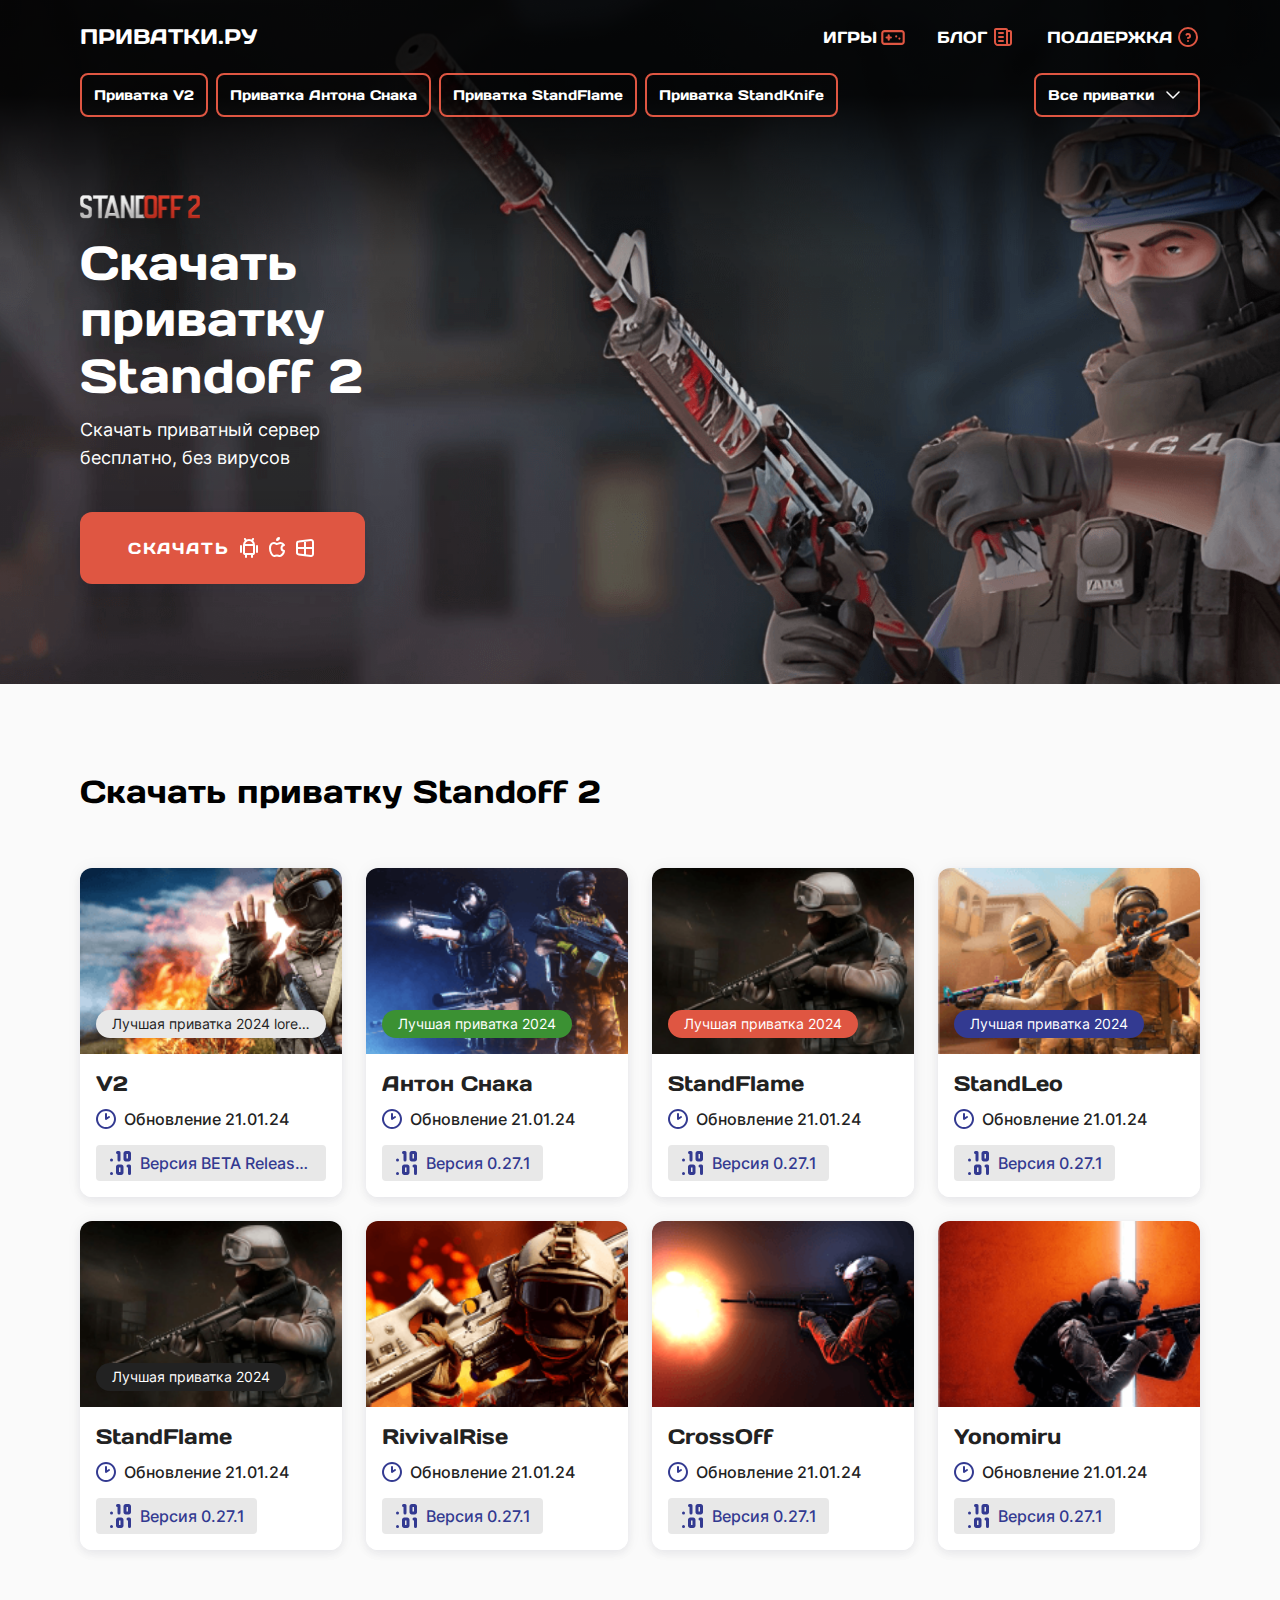
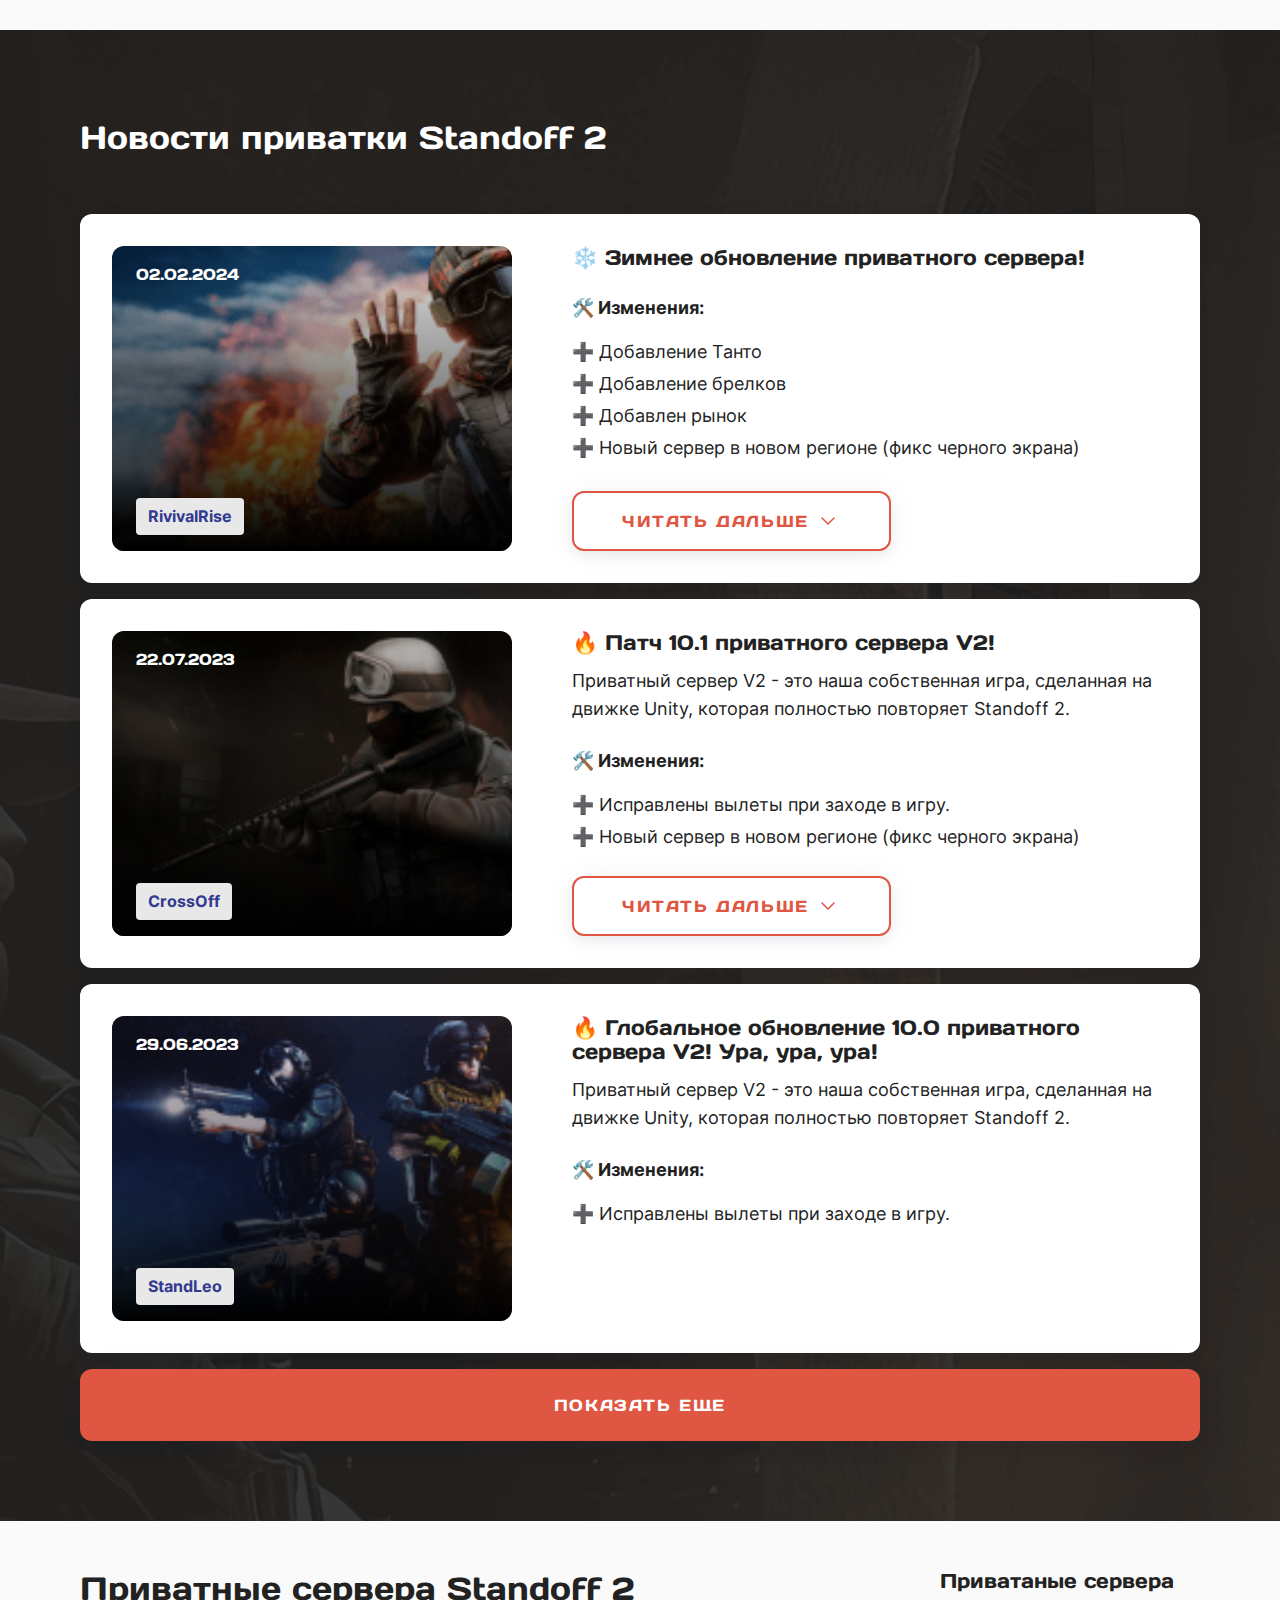
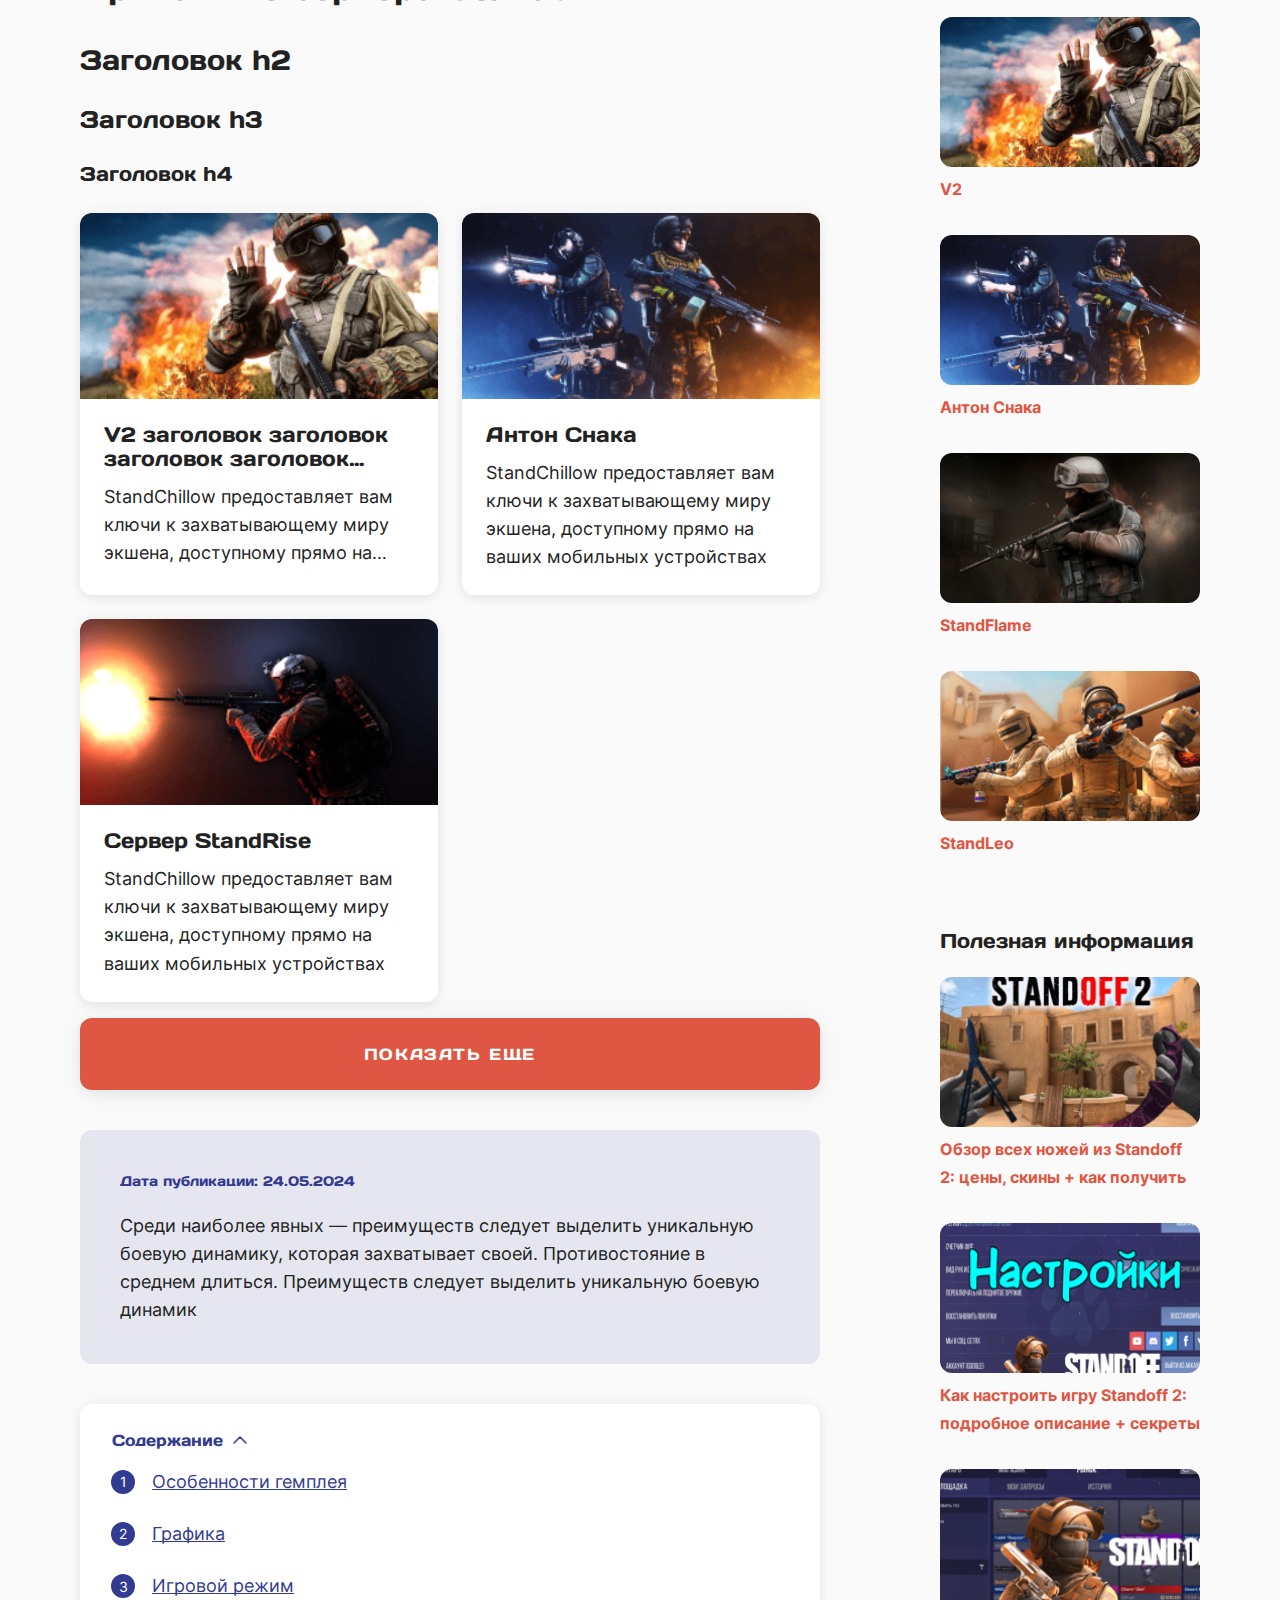
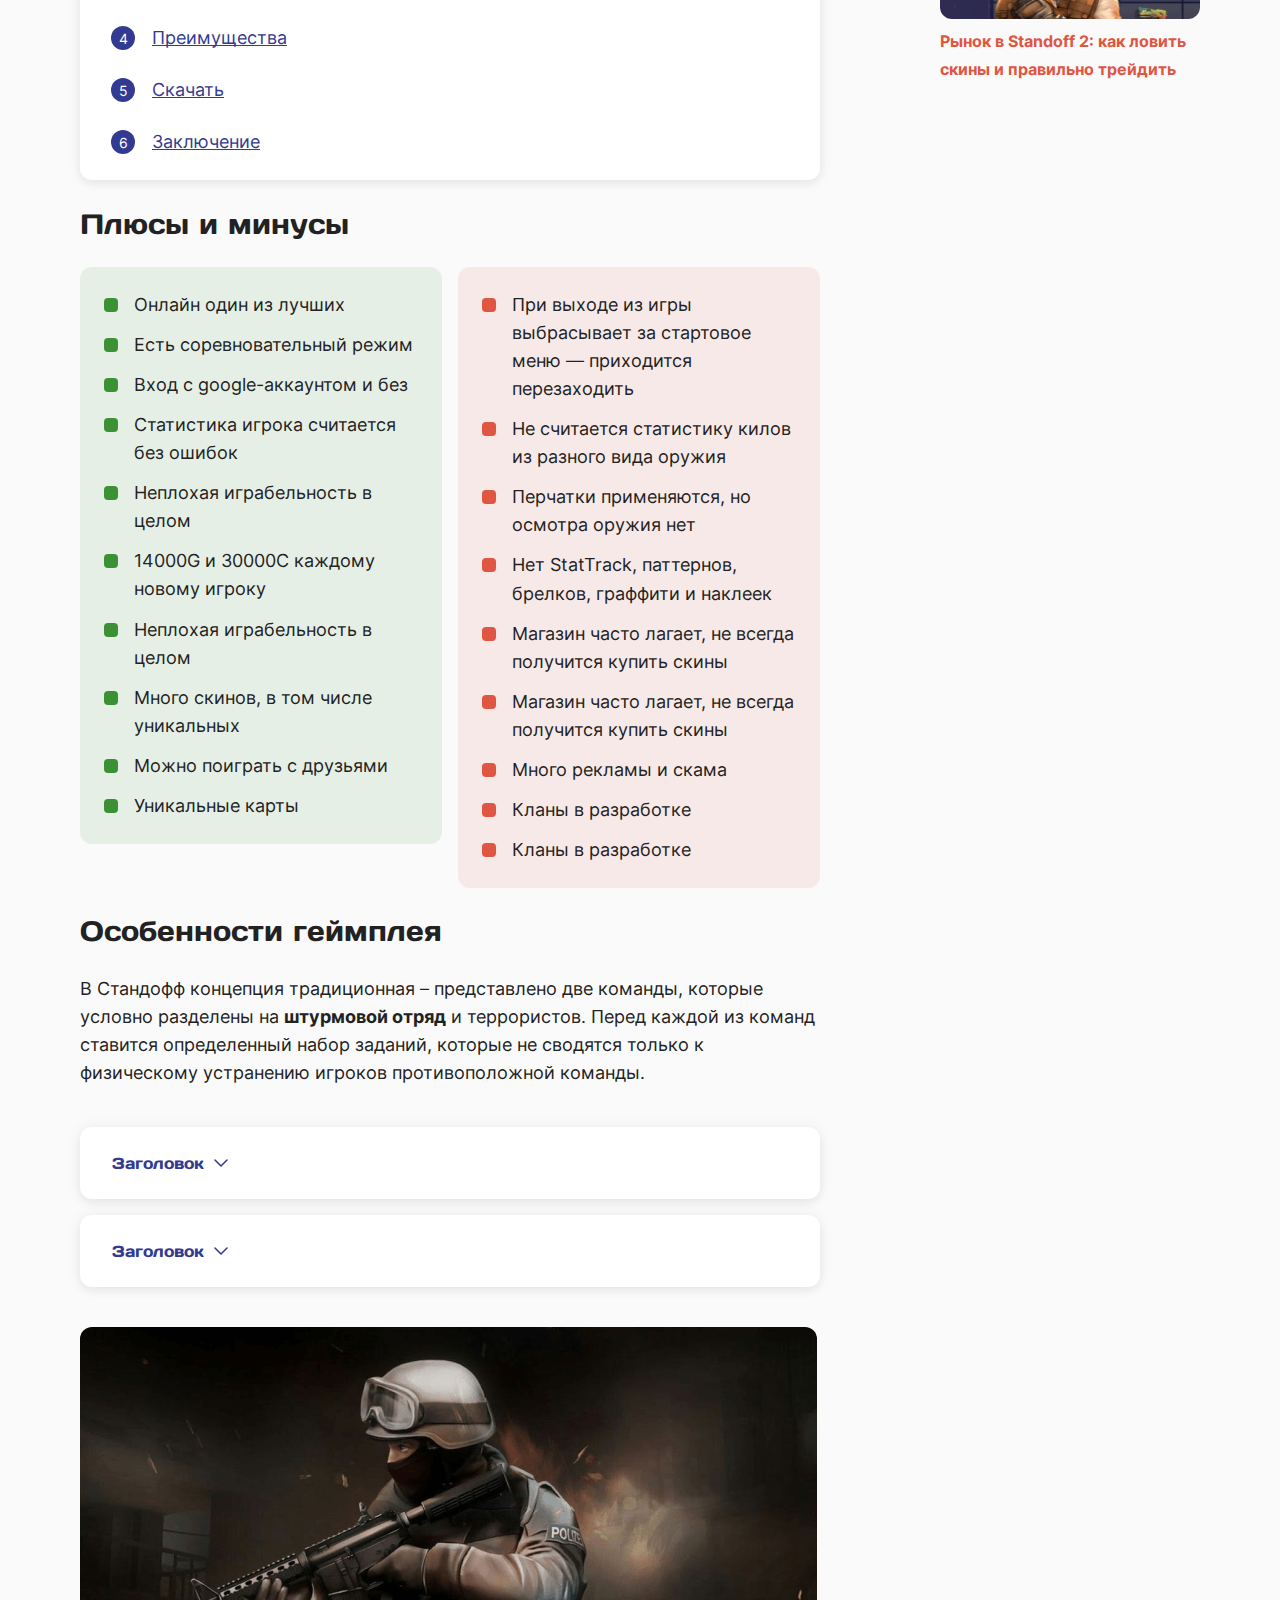
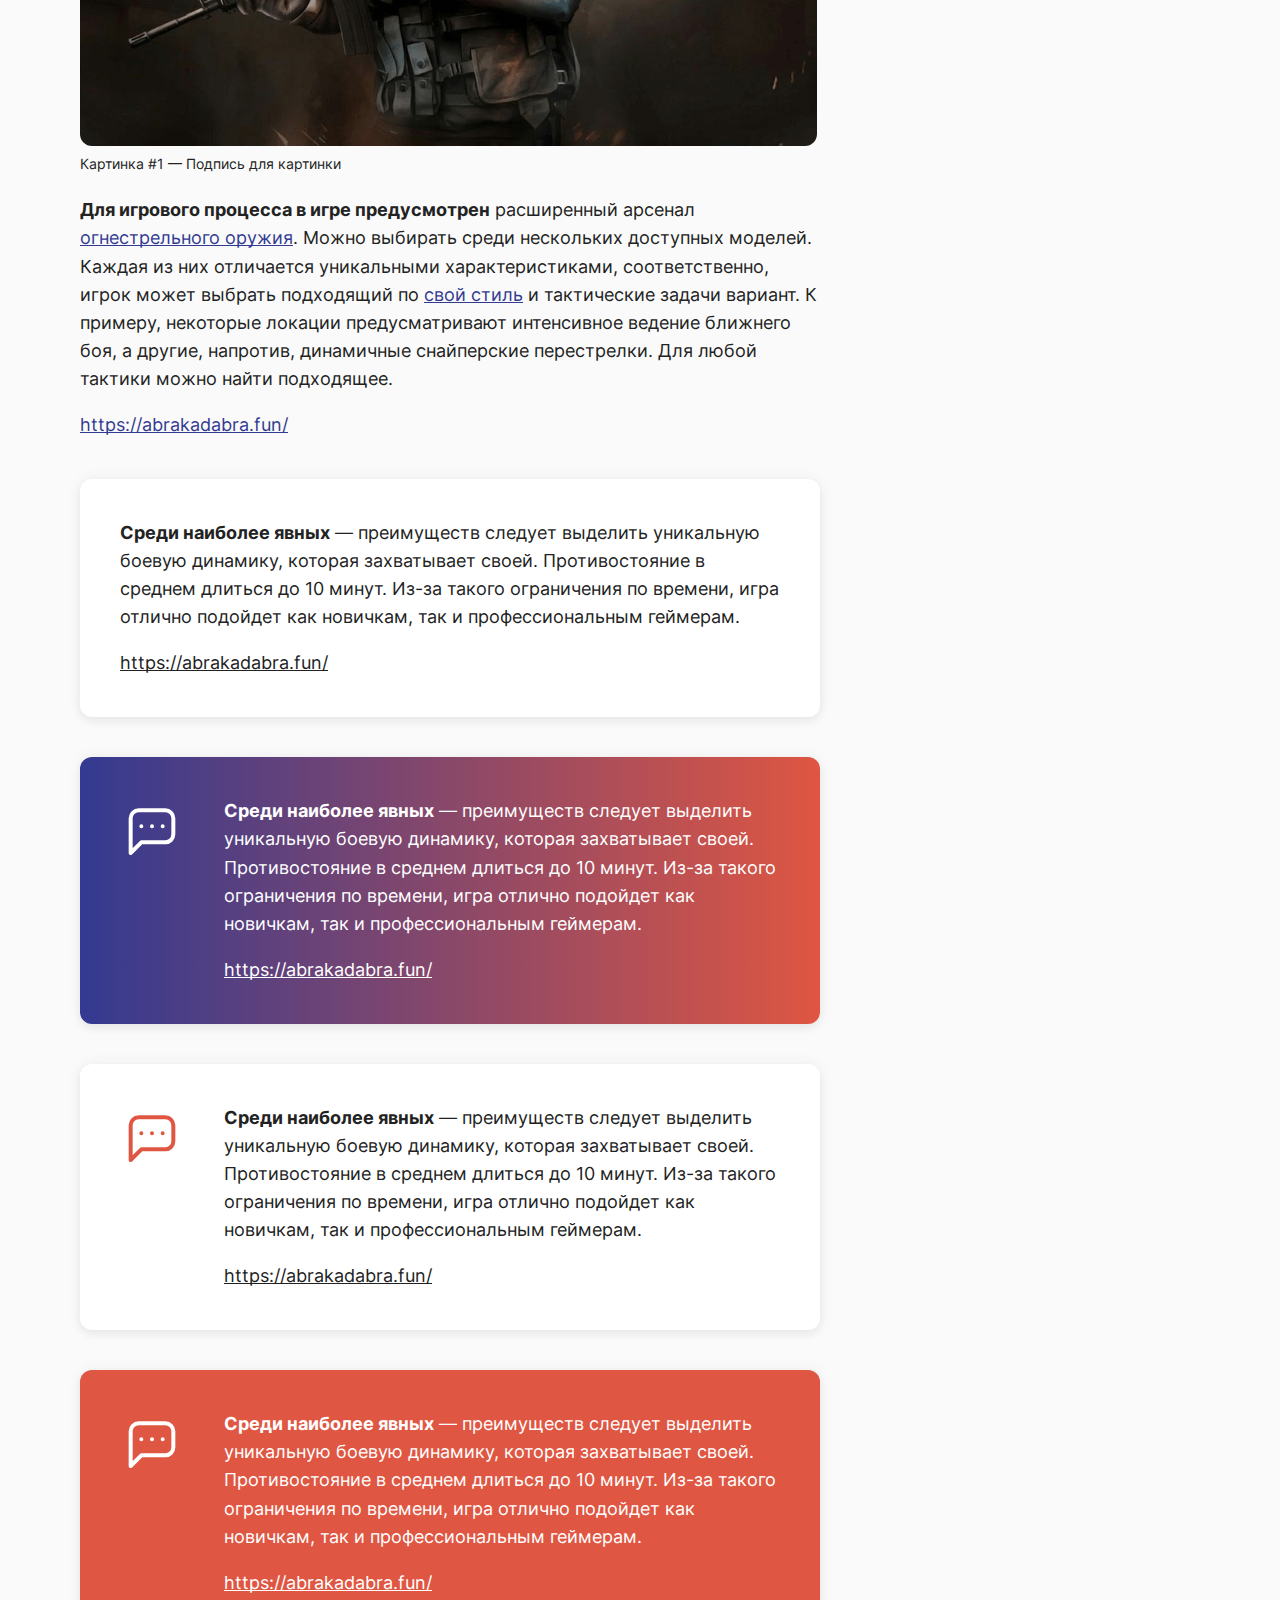
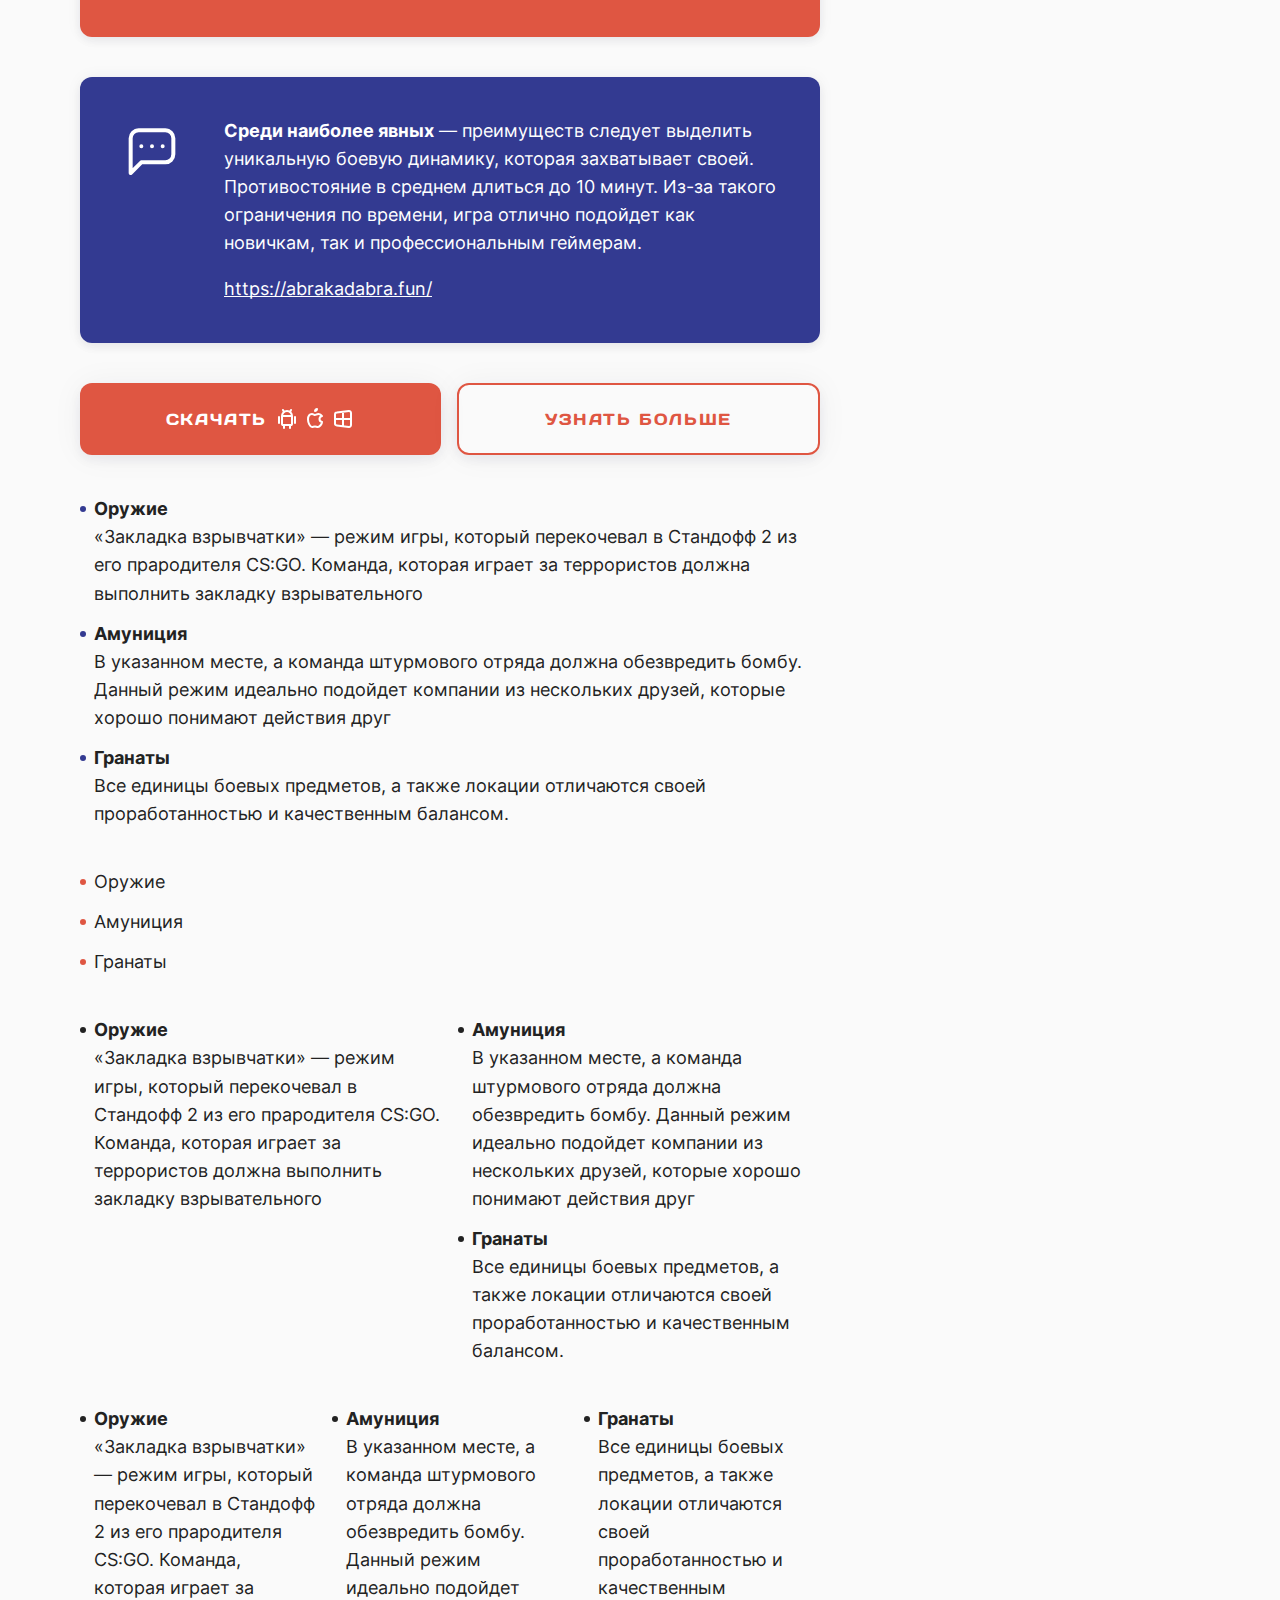
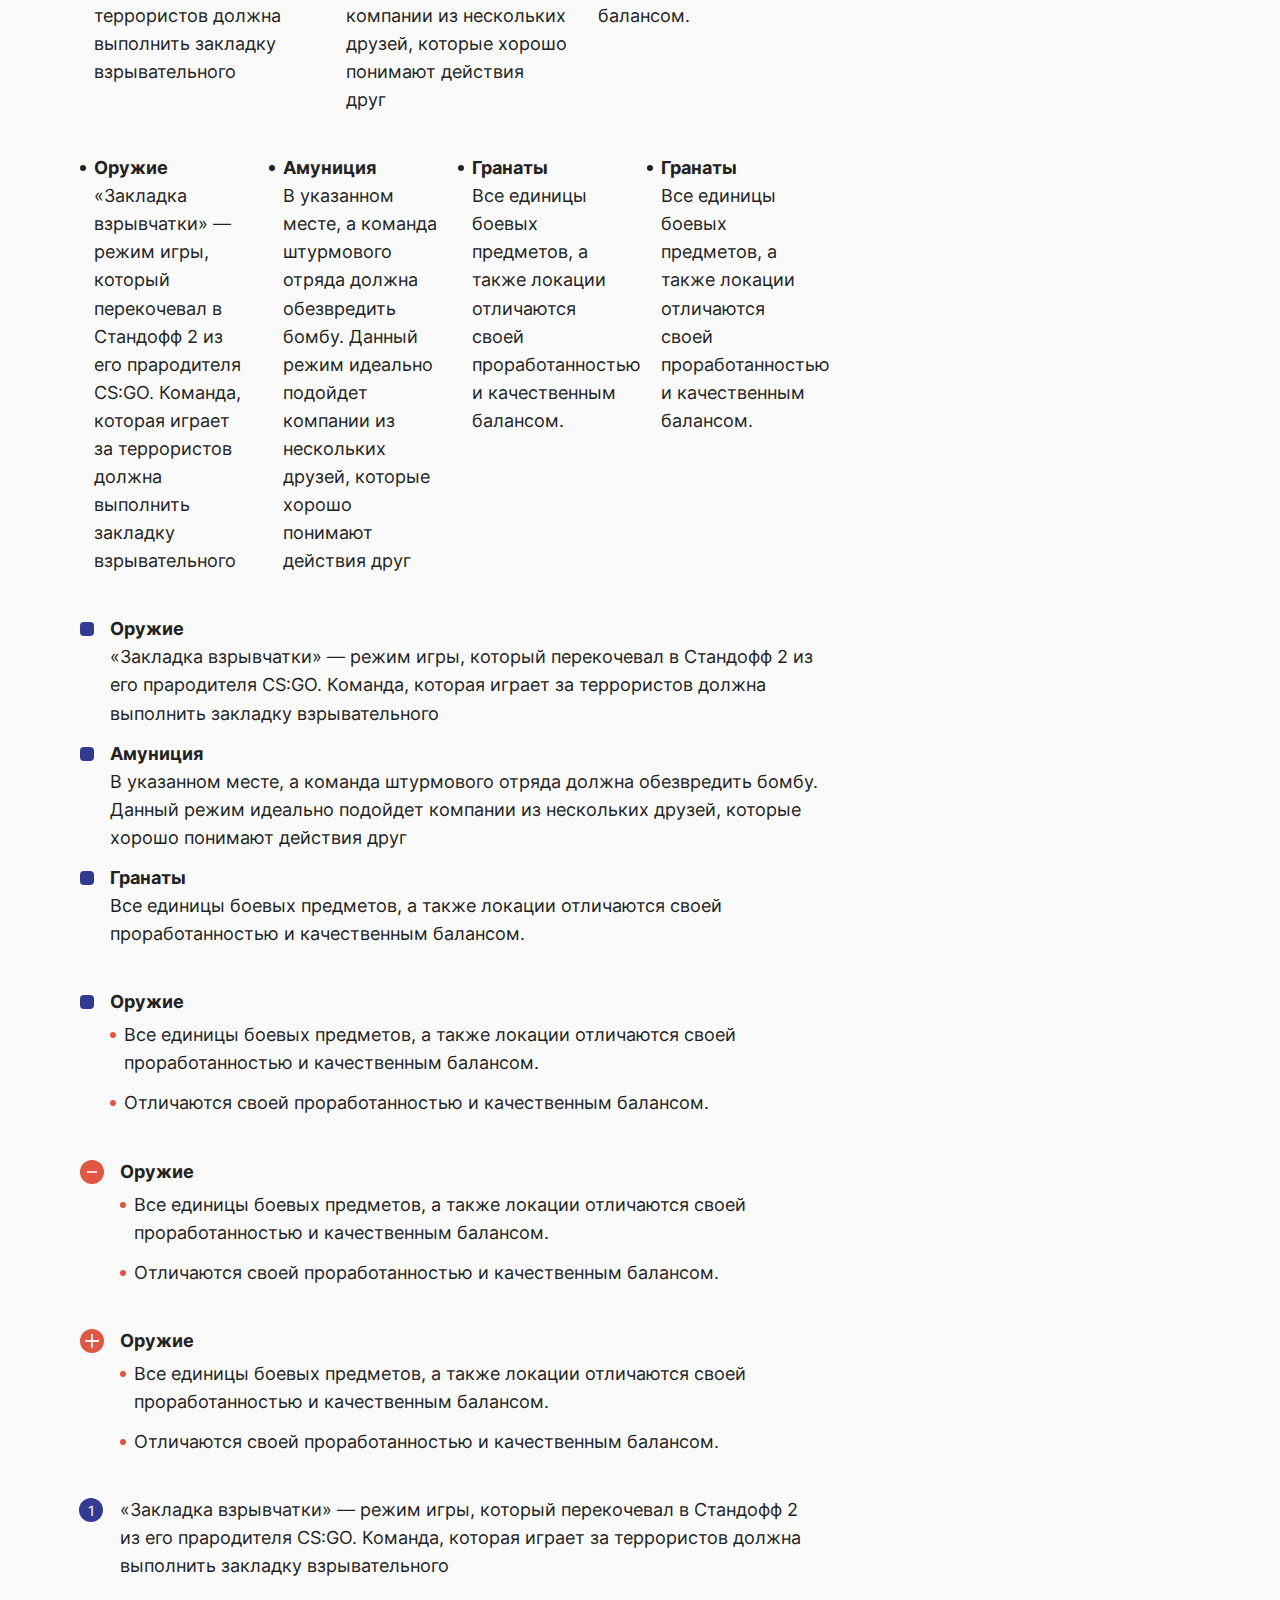
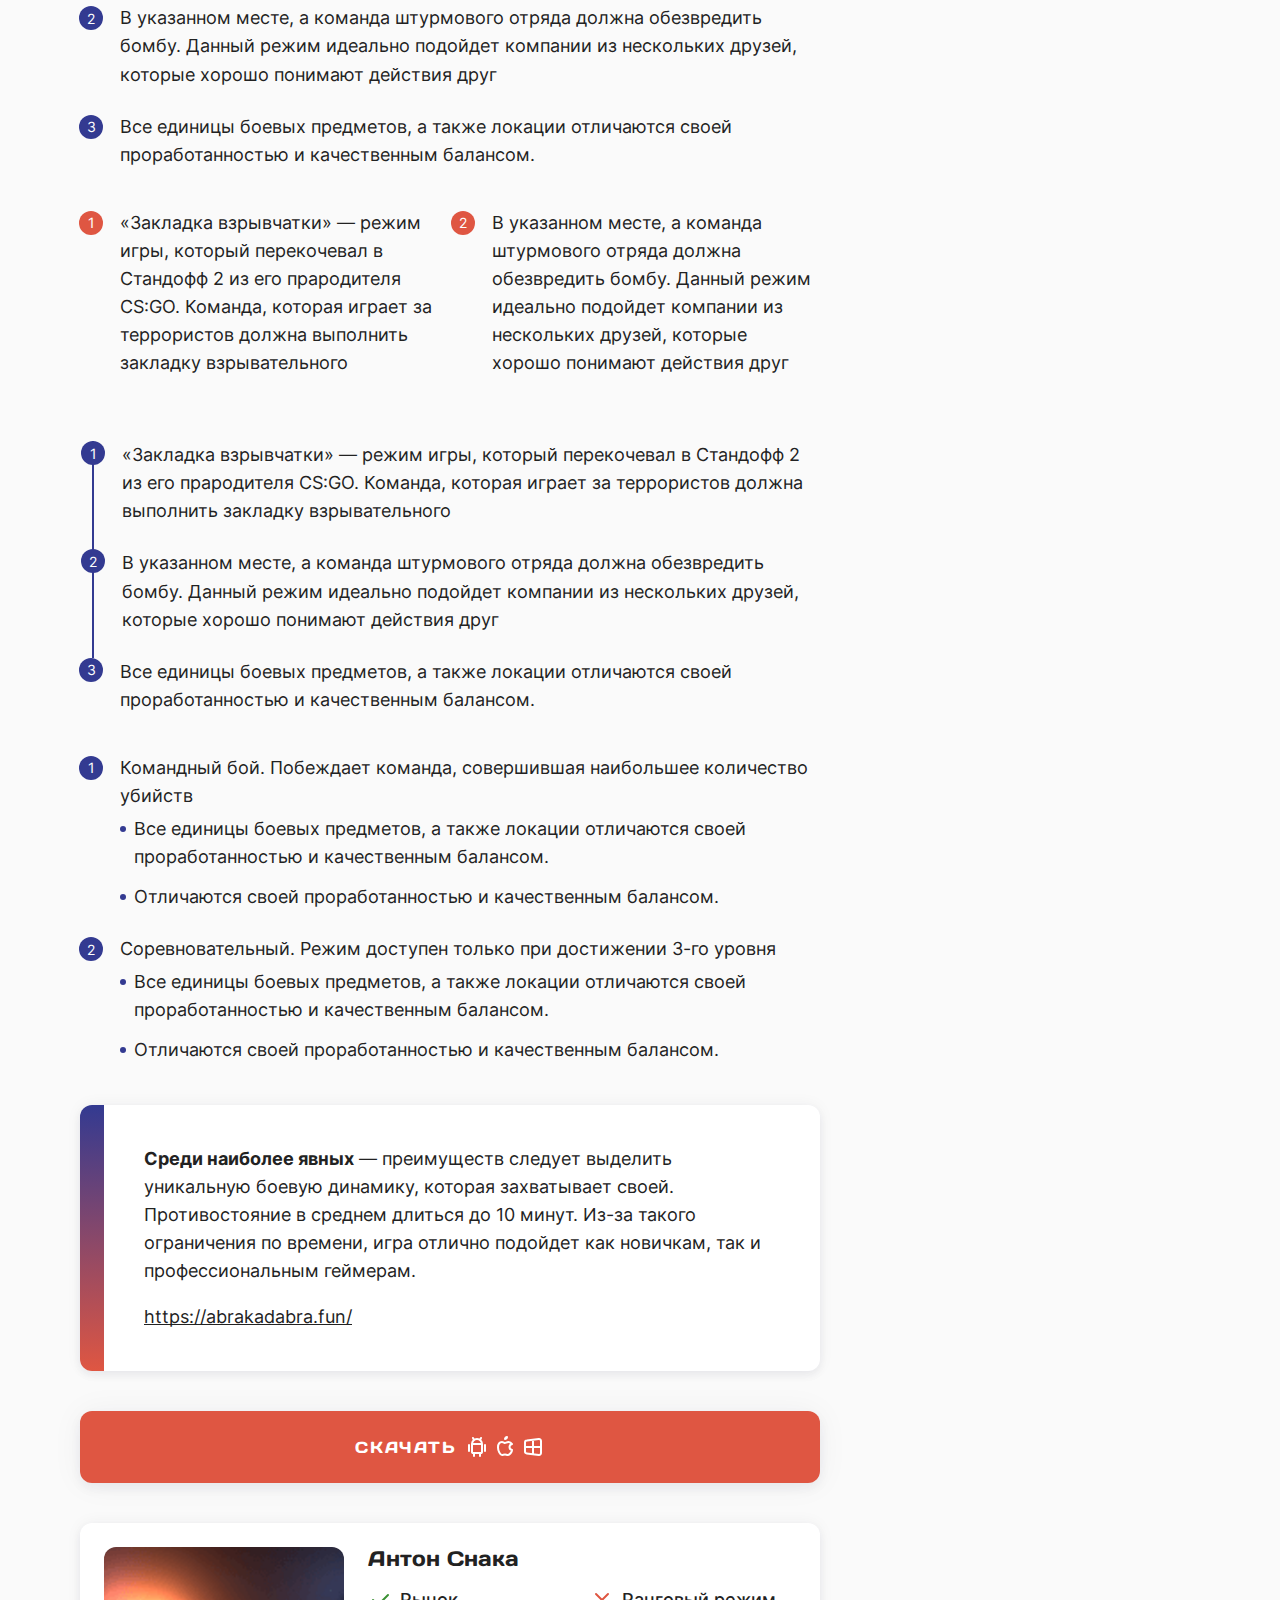
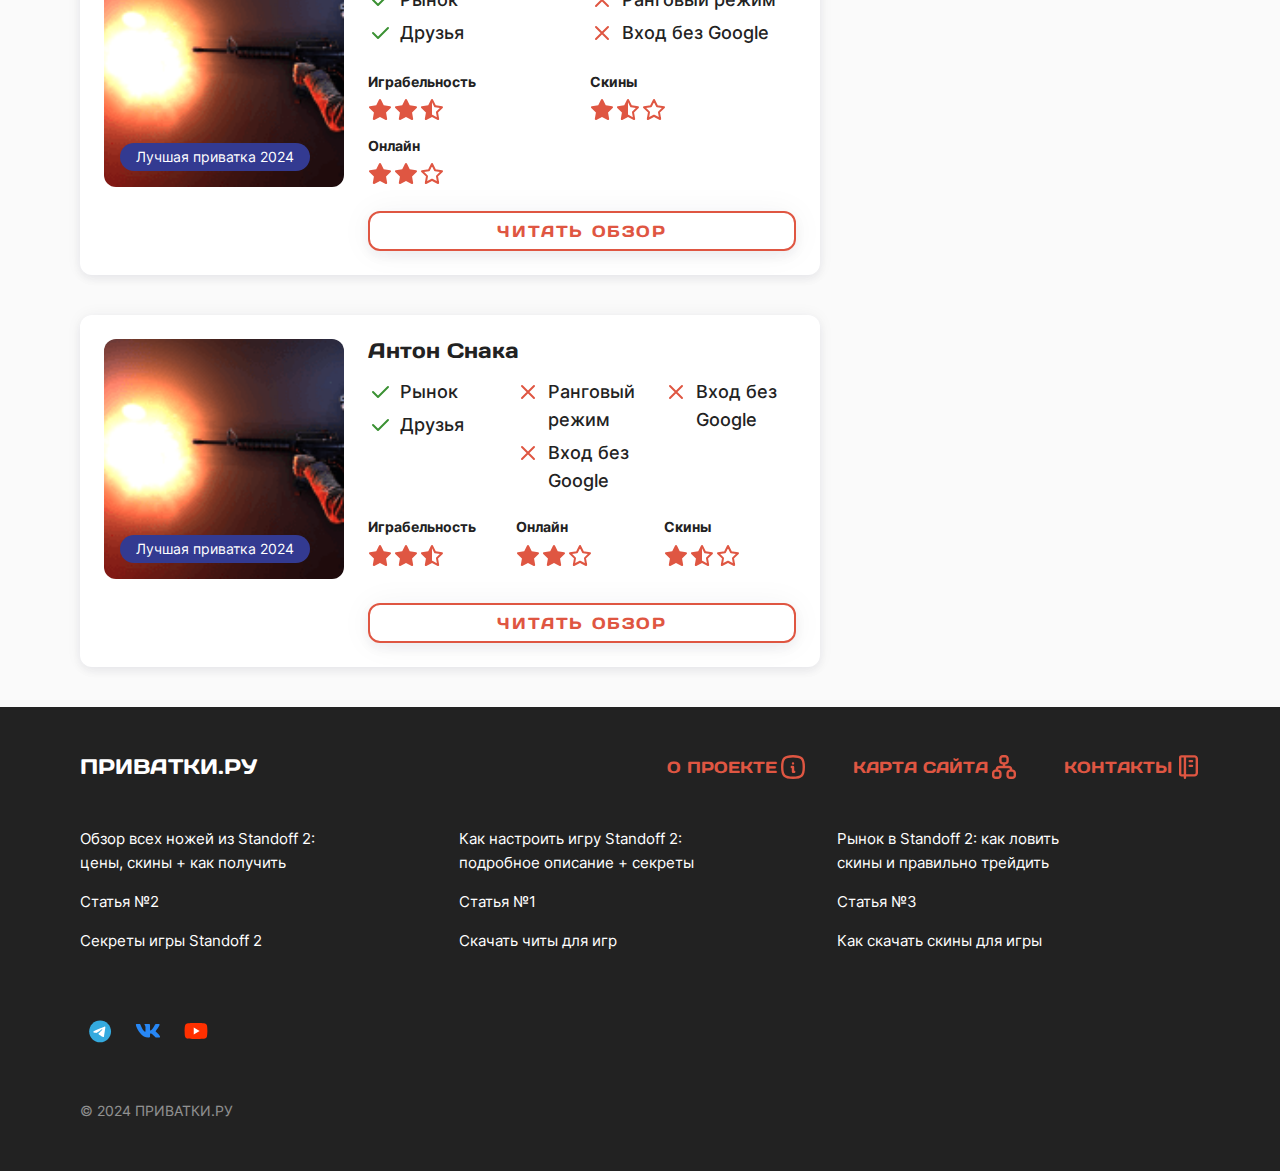
==== index.html @ 07a784c6 "fixed & private-review-cards" ====
<!DOCTYPE html>
<html lang="en">

<head>
  <meta charset="UTF-8">
  <meta name="viewport" content="width=device-width, initial-scale=1.0">
  <title>ПРИВАТКИ.РУ</title>

  <link rel="stylesheet" href="./styles/styles.css">
</head>

<body>
  <header class="header header_absolute">
    <div class="menu__row">
      <a class="logo" href="/">ПРИВАТКИ.РУ</a>
      <ul class="menu__links">
        <li class="menu__link menu-link-icon icon-games"><a href="/">Игры</a></li>
        <li class="menu__link menu-link-icon icon-blog"><a href="/">Блог</a></li>
        <li class="menu__link menu-link-icon icon-help"><a href="/">Поддержка</a></li>
      </ul>
      <div class="burger__icon"></div>
    </div>
    <div class="menu__row">
      <ul class="menu__links-privates">
        <li class="menu__link-private"><a href="/">Приватка V2</a></li>
        <li class="menu__link-private"><a href="/">Приватка Антона Снака</a></li>
        <li class="menu__link-private"><a href="/">Приватка StandFlame</a></li>
        <li class="menu__link-private"><a href="/">Приватка StandKnife</a></li>
      </ul>
      <div class="overlay overlay_private"></div>
      <div class="menu__dropdown-private-button menu__link-private">
        Все приватки
        <div class="menu__dropdown-private">
          <a class="menu__dropdown-item" href="/">
            <img class="menu__dropdown-image" src="./img/v2.png" alt="v2">
            <span>V2</span>
          </a>
          <a class="menu__dropdown-item" href="/">
            <img class="menu__dropdown-image" src="./img/Антон Снака.png" alt="Антон Снака">
            <span>Антон Снака</span>
          </a>
          <a class="menu__dropdown-item" href="/">
            <img class="menu__dropdown-image" src="./img/StandFlame.png" alt="StandFlame">
            <span>StandFlame</span>
          </a>
          <a class="menu__dropdown-item" href="/">
            <img class="menu__dropdown-image" src="./img/StandLeo.png" alt="StandLeo">
            <span>StandLeo</span>
          </a>
          <a class="menu__dropdown-item" href="/">
            <img class="menu__dropdown-image" src="./img/StandFlame-2.png" alt="StandFlame">
            <span>StandFlame</span>
          </a>
          <a class="menu__dropdown-item" href="/">
            <img class="menu__dropdown-image" src="./img/RivivalRise.png" alt="RivivalRise">
            <span>RivivalRise</span>
          </a>
          <a class="menu__dropdown-item" href="/">
            <img class="menu__dropdown-image" src="./img/CrossOff.png" alt="CrossOff">
            <span>CrossOff</span>
          </a>
          <a class="menu__dropdown-item" href="/">
            <img class="menu__dropdown-image" src="./img/Yonomiru.png" alt="Yonomiru">
            <span>Yonomiru</span>
          </a>
        </div>
      </div>
    </div>
  </header>
  <main>
    <section class="stb" id="stb">
      <div class="stb__container">
        <img class="stb__game-icon" src="./img/game-icon.png" alt="Standoff">
        <h1>Скачать приватку Standoff 2</h1>
        <div class="stb__text">
          <span>Скачать приватный сервер бесплатно, без вирусов</span>
        </div>
        <a class="red-button download-button stb__button" href="#">Скачать <span class="os-icons"></span></a>
      </div>
    </section>
    <section class="privates-cards" id="privates-cards">
      <div class="privates-cards__container">
        <div class="title-container">
          <h2>Скачать приватку Standoff 2</h2>
        </div>
        <div class="privates-cards__content-container">
          <a class="private-card" href="/">
            <div class="private-card__image-container">
              <div class="private-card__badge">Лучшая приватка 2024 lorem ispum</div>
              <img class="private-card__image" src="./img/v2.png" alt="v2">
            </div>
            <div class="private-card__text-container">
              <div class="private-card__name">
                <span>V2</span>
              </div>
              <div class="private-card__time-container">
                <div class="private-card__time"></div>
                <div class="private-card__time-text">
                  <span>Обновление 21.01.24</span>
                </div>
              </div>
              <div class="private-card__version-container">
                <div class="private-card__version"></div>
                <div class="private-card__version-text">
                  <span>Версия BETA Release 0.15.0</span>
                </div>
              </div>
            </div>
          </a>
          <a class="private-card" href="/">
            <div class="private-card__image-container">
              <div class="private-card__badge green">Лучшая приватка 2024</div>
              <img class="private-card__image" src="./img/Антон Снака.png" alt="Антон Снака">
            </div>
            <div class="private-card__text-container">
              <div class="private-card__name">
                <span>Антон Снака</span>
              </div>
              <div class="private-card__time-container">
                <div class="private-card__time"></div>
                <div class="private-card__time-text">
                  <span>Обновление 21.01.24</span>
                </div>
              </div>
              <div class="private-card__version-container">
                <div class="private-card__version"></div>
                <div class="private-card__version-text">
                  <span>Версия 0.27.1</span>
                </div>
              </div>
            </div>
          </a>
          <a class="private-card" href="/">
            <div class="private-card__image-container">
              <div class="private-card__badge red">Лучшая приватка 2024</div>
              <img class="private-card__image" src="./img/StandFlame.png" alt="StandFlame">
            </div>
            <div class="private-card__text-container">
              <div class="private-card__name">
                <span>StandFlame</span>
              </div>
              <div class="private-card__time-container">
                <div class="private-card__time"></div>
                <div class="private-card__time-text">
                  <span>Обновление 21.01.24</span>
                </div>
              </div>
              <div class="private-card__version-container">
                <div class="private-card__version"></div>
                <div class="private-card__version-text">
                  <span>Версия 0.27.1</span>
                </div>
              </div>
            </div>
          </a>
          <a class="private-card" href="/">
            <div class="private-card__image-container">
              <div class="private-card__badge purple">Лучшая приватка 2024</div>
              <img class="private-card__image" src="./img/StandLeo.png" alt="StandLeo">
            </div>
            <div class="private-card__text-container">
              <div class="private-card__name">
                <span>StandLeo</span>
              </div>
              <div class="private-card__time-container">
                <div class="private-card__time"></div>
                <div class="private-card__time-text">
                  <span>Обновление 21.01.24</span>
                </div>
              </div>
              <div class="private-card__version-container">
                <div class="private-card__version"></div>
                <div class="private-card__version-text">
                  <span>Версия 0.27.1</span>
                </div>
              </div>
            </div>
          </a>
          <a class="private-card" href="/">
            <div class="private-card__image-container">
              <div class="private-card__badge black">Лучшая приватка 2024</div>
              <img class="private-card__image" src="./img/StandFlame.png" alt="StandFlame">
            </div>
            <div class="private-card__text-container">
              <div class="private-card__name">
                <span>StandFlame</span>
              </div>
              <div class="private-card__time-container">
                <div class="private-card__time"></div>
                <div class="private-card__time-text">
                  <span>Обновление 21.01.24</span>
                </div>
              </div>
              <div class="private-card__version-container">
                <div class="private-card__version"></div>
                <div class="private-card__version-text">
                  <span>Версия 0.27.1</span>
                </div>
              </div>
            </div>
          </a>
          <a class="private-card" href="/">
            <div class="private-card__image-container">
              <img class="private-card__image" src="./img/RivivalRise.png" alt="RivivalRise">
            </div>
            <div class="private-card__text-container">
              <div class="private-card__name">
                <span>RivivalRise</span>
              </div>
              <div class="private-card__time-container">
                <div class="private-card__time"></div>
                <div class="private-card__time-text">
                  <span>Обновление 21.01.24</span>
                </div>
              </div>
              <div class="private-card__version-container">
                <div class="private-card__version"></div>
                <div class="private-card__version-text">
                  <span>Версия 0.27.1</span>
                </div>
              </div>
            </div>
          </a>
          <a class="private-card" href="/">
            <div class="private-card__image-container">
              <img class="private-card__image" src="./img/CrossOff.png" alt="CrossOff">
            </div>
            <div class="private-card__text-container">
              <div class="private-card__name">
                <span>CrossOff</span>
              </div>
              <div class="private-card__time-container">
                <div class="private-card__time"></div>
                <div class="private-card__time-text">
                  <span>Обновление 21.01.24</span>
                </div>
              </div>
              <div class="private-card__version-container">
                <div class="private-card__version"></div>
                <div class="private-card__version-text">
                  <span>Версия 0.27.1</span>
                </div>
              </div>
            </div>
          </a>
          <a class="private-card" href="/">
            <div class="private-card__image-container">
              <img class="private-card__image" src="./img/Yonomiru.png" alt="Yonomiru">
            </div>
            <div class="private-card__text-container">
              <div class="private-card__name">
                <span>Yonomiru</span>
              </div>
              <div class="private-card__time-container">
                <div class="private-card__time"></div>
                <div class="private-card__time-text">
                  <span>Обновление 21.01.24</span>
                </div>
              </div>
              <div class="private-card__version-container">
                <div class="private-card__version"></div>
                <div class="private-card__version-text">
                  <span>Версия 0.27.1</span>
                </div>
              </div>
            </div>
          </a>
        </div>
      </div>
    </section>
    <section class="news-cards" id="news-cards">
      <div class="news-cards__container">
        <div class="title-container title-container_white">
          <h2>Новости приватки Standoff 2</h2>
        </div>
        <div class="news-cards__content-container">
          <div class="news-card">
            <div class="news-card__image-container">
              <div class="news-card__date">
                <span>02.02.2024</span>
              </div>
              <div class="news-card__name">RivivalRise</div>
              <img class="news-card__image" src="./img/v2.png" alt="RivivalRise">
            </div>
            <div class="news-card__text-container more-content-container">
              <div class="more-content">
                <h4>❄️ Зимнее обновление приватного сервера!</h4>
                <div class="news-card__list-container">
                  <div class="news-card__list-text">
                    <span>🛠️ Изменения:</span>
                  </div>
                  <ul class="news-card__list">
                    <li>➕ Добавление Танто</li>
                    <li>➕ Добавление брелков</li>
                    <li>➕ Добавлен рынок</li>
                    <li>➕ Новый сервер в новом регионе (фикс черного экрана)</li>
                    <!-- После more-content-crop контент скрывается  -->
                    <div class="more-content-crop"></div>
                    <li>➕ Новый сервер в новом регионе (фикс черного экрана)</li>
                    <li>➕ Добавление Танто</li>
                  </ul>
                </div>
              </div>
              <button class="red-contour-button news-card__button more-content-button" href="#">Читать дальше</button>
            </div>
          </div>
          <div class="news-card">
            <div class="news-card__image-container">
              <div class="news-card__date">
                <span>22.07.2023</span>
              </div>
              <div class="news-card__name">CrossOff</div>
              <img class="news-card__image" src="./img/StandFlame.png" alt="CrossOff">
            </div>
            <div class="news-card__text-container more-content-container">
              <div class="more-content">
                <h4>🔥 Патч 10.1 приватного сервера V2!</h4>
                <p>Приватный сервер V2 - это наша собственная игра, сделанная на движке Unity, которая полностью
                  повторяет
                  Standoff 2.</p>
                <div class="news-card__list-container">
                  <div class="news-card__list-text">
                    <span>🛠️ Изменения:</span>
                  </div>
                  <ul class="news-card__list">
                    <li>➕ Исправлены вылеты при заходе в игру.</li>
                    <li>➕ Новый сервер в новом регионе (фикс черного экрана)</li>
                  </ul>
                </div>
                <!-- После more-content-crop контент скрывается  -->
                <div class="more-content-crop"></div>
                <p>Приватный сервер V2 - это наша собственная игра, сделанная на движке Unity, которая полностью
                  повторяет
                  Standoff 2.</p>
              </div>
              <button class="red-contour-button news-card__button more-content-button" href="#">Читать дальше</button>
            </div>
          </div>
          <div class="news-card">
            <div class="news-card__image-container">
              <div class="news-card__date">
                <span>29.06.2023</span>
              </div>
              <div class="news-card__name">StandLeo</div>
              <img class="news-card__image" src="./img/Антон Снака.png" alt="StandLeo">
            </div>
            <div class="news-card__text-container more-content-container">
              <div class="more-content">
                <h4>🔥 Глобальное обновление 10.0 приватного сервера V2! Ура, ура, ура!</h4>
                <p>Приватный сервер V2 - это наша собственная игра, сделанная на движке Unity, которая полностью
                  повторяет
                  Standoff 2.</p>
                <div class="news-card__list-container">
                  <div class="news-card__list-text">
                    <span>🛠️ Изменения:</span>
                  </div>
                  <ul class="news-card__list">
                    <li>➕ Исправлены вылеты при заходе в игру.</li>
                  </ul>
                </div>
              </div>
            </div>
          </div>
          <a class="red-button news-cards__button" href="#">Показать еще</a>
        </div>
      </div>
    </section>
    <section class="blog">
      <div class="blog__container">
        <div class="blog__content-container">
          <h1>Приватные сервера Standoff 2</h1>
          <h2>Заголовок h2</h2>
          <h3>Заголовок h3</h3>
          <h4>Заголовок h4</h4>
          <div class="private-servers">
            <div class="private-servers__content-container">
              <a class="private-servers__card" href="/">
                <div class="private-servers__card-image-container">
                  <img class="private-servers__card-image" src="./img/v2.png" alt="v2">
                </div>
                <div class="private-servers__card-text-container">
                  <!-- data-rows="", чтобы обрезался текст -->
                  <div class="private-servers__card-name" data-rows="2">
                    V2 заголовок заголовок заголовок заголовок заголовок
                  </div>
                  <p data-rows="3">StandChillow предоставляет вам ключи к захватывающему миру
                    экшена, доступному прямо на ваших
                    мобильных устройствах</p>
                </div>
              </a>
              <a class="private-servers__card" href="/">
                <div class="private-servers__card-image-container">
                  <img class="private-servers__card-image" src="./img/Антон Снака.png" alt="Антон Снака">
                </div>
                <div class="private-servers__card-text-container">
                  <div class="private-servers__card-name">
                    Антон Снака
                  </div>
                  <p>StandChillow предоставляет вам ключи к захватывающему миру экшена, доступному прямо на ваших
                    мобильных устройствах</p>
                </div>
              </a>
              <a class="private-servers__card" href="/">
                <div class="private-servers__card-image-container">
                  <img class="private-servers__card-image" src="./img/CrossOff.png" alt="Cервер StandRise">
                </div>
                <div class="private-servers__card-text-container">
                  <div class="private-servers__card-name">
                    Cервер StandRise
                  </div>
                  <p>StandChillow предоставляет вам ключи к захватывающему миру экшена, доступному прямо на ваших
                    мобильных устройствах</p>
                </div>
              </a>
            </div>
            <a class="red-button private-servers__button" href="#">Показать еще</a>
          </div>
          <div class="card blue blog__mt-top">
            <div class="card__date">
              <span>Дата публикации: 24.05.2024</span>
            </div>
            <p>Среди наиболее явных — преимуществ следует выделить уникальную боевую динамику, которая захватывает
              своей. Противостояние в среднем длиться. Преимуществ следует выделить уникальную боевую динамик</p>
          </div>
          <div class="accordion-item accordion-item_active blog__mt-top">
            <div class="accordion-head">
              <div class="accordion-head-text">
                <span>Содержание</span>
              </div>
            </div>
            <div class="accordion-body">
              <div class="accordion-body-container">
                <ol class="purple">
                  <li><a href="#">Особенности гемплея</a></li>
                  <li><a href="#">Графика</a></li>
                  <li><a href="#">Игровой режим</a></li>
                  <li><a href="#">Преимущества</a></li>
                  <li><a href="#">Скачать</a></li>
                  <li><a href="#">Заключение</a></li>
                </ol>
              </div>
            </div>
          </div>
          <div class="comparison">
            <h2>Плюсы и минусы</h2>
            <div class="comparison__cards-container">
              <div class="comparison__card comparison__card_green protect-margin">
                <ul class="square green">
                  <li>Онлайн один из лучших</li>
                  <li>Есть соревновательный режим</li>
                  <li>Вход с google-аккаунтом и без</li>
                  <li>Статистика игрока считается без ошибок</li>
                  <li>Неплохая играбельность в целом</li>
                  <li>14000G и 30000С каждому новому игроку</li>
                  <li>Неплохая играбельность в целом</li>
                  <li>Много скинов, в том числе уникальных</li>
                  <li>Можно поиграть с друзьями</li>
                  <li>Уникальные карты</li>
                </ul>
              </div>
              <div class="comparison__card comparison__card_red protect-margin">
                <ul class="square red">
                  <li>При выходе из игры выбрасывает за стартовое меню — приходится перезаходить</li>
                  <li>Не считается статистику килов из разного вида оружия</li>
                  <li>Перчатки применяются, но осмотра оружия нет</li>
                  <li>Нет StatTrack, паттернов, брелков, граффити и наклеек</li>
                  <li>Магазин часто лагает, не всегда получится купить скины</li>
                  <li>Магазин часто лагает, не всегда получится купить скины</li>
                  <li>Много рекламы и скама</li>
                  <li>Кланы в разработке</li>
                  <li>Кланы в разработке</li>
                </ul>
              </div>
            </div>
          </div>
          <h2>Особенности геймплея</h2>
          <p>В Стандофф концепция традиционная – представлено две команды, которые условно разделены на
            <strong>штурмовой
              отряд</strong> и террористов. Перед каждой из команд ставится определенный набор заданий, которые не
            сводятся
            только к физическому устранению игроков противоположной команды.
          </p>
          <div class="accordion-item blog__mt-top">
            <div class="accordion-head">
              <div class="accordion-head-text">
                <span>Заголовок</span>
              </div>
            </div>
            <div class="accordion-body">
              <div class="accordion-body-container protect-margin">
                <p>В Стандофф концепция традиционная – представлено две команды, которые условно разделены на
                  <strong>штурмовой
                    отряд</strong> и террористов. Перед каждой из команд ставится определенный набор заданий, которые
                  не
                  сводятся
                  только к физическому устранению игроков противоположной команды.
                </p>
              </div>
            </div>
          </div>
          <div class="accordion-item">
            <div class="accordion-head">
              <div class="accordion-head-text">
                <span>Заголовок</span>
              </div>
            </div>
            <div class="accordion-body">
              <div class="accordion-body-container protect-margin">
                <p>В Стандофф концепция традиционная – представлено две команды, которые условно разделены на
                  <strong>штурмовой
                    отряд</strong> и террористов. Перед каждой из команд ставится определенный набор заданий, которые
                  не
                  сводятся
                  только к физическому устранению игроков противоположной команды.
                </p>
              </div>
            </div>
          </div>
          <figure>
            <img src="./img/blog-img.png" alt="">
            <figcaption>Картинка #1 — Подпись для картинки</figcaption>
          </figure>
          <p>
            <strong>Для игрового процесса в игре предусмотрен</strong> расширенный арсенал <a
              href="https://privatki.ru/privatki-s-rynkom/">огнестрельного оружия</a>.
            Можно выбирать среди
            нескольких доступных моделей. Каждая из них отличается уникальными характеристиками, соответственно, игрок
            может выбрать подходящий по <a href="https://privatki.ru/privatki-s-rynkom/">свой стиль</a> и тактические
            задачи вариант. К примеру, некоторые локации
            предусматривают интенсивное ведение ближнего боя, а другие, напротив, динамичные снайперские перестрелки.
            Для любой тактики можно найти подходящее.
          </p>
          <p>
            <a href="https://abrakadabra.fun/" target="_blank" rel="noreferrer">https://abrakadabra.fun/</a>
          </p>
          <blockquote class="blog__mt-top">
            <p>
              <strong>Среди наиболее явных</strong> — преимуществ следует выделить уникальную боевую динамику,
              которая
              захватывает
              своей. Противостояние в среднем длиться до 10 минут. Из-за такого ограничения по времени, игра отлично
              подойдет как новичкам, так и профессиональным геймерам.
            </p>
            <p>
              <a href="https://abrakadabra.fun/" target="_blank" rel="noreferrer">https://abrakadabra.fun/</a>
            </p>
          </blockquote>
          <blockquote class="gradient icon blog__mt-top">
            <p>
              <strong>Среди наиболее явных</strong> — преимуществ следует выделить уникальную боевую динамику,
              которая
              захватывает
              своей. Противостояние в среднем длиться до 10 минут. Из-за такого ограничения по времени, игра отлично
              подойдет как новичкам, так и профессиональным геймерам.
            </p>
            <p>
              <a href="https://abrakadabra.fun/" target="_blank" rel="noreferrer">https://abrakadabra.fun/</a>
            </p>
          </blockquote>
          <blockquote class="white icon blog__mt-top">
            <p>
              <strong>Среди наиболее явных</strong> — преимуществ следует выделить уникальную боевую динамику,
              которая
              захватывает
              своей. Противостояние в среднем длиться до 10 минут. Из-за такого ограничения по времени, игра отлично
              подойдет как новичкам, так и профессиональным геймерам.
            </p>
            <p>
              <a href="https://abrakadabra.fun/" target="_blank" rel="noreferrer">https://abrakadabra.fun/</a>
            </p>
          </blockquote>
          <blockquote class="red icon blog__mt-top">
            <p>
              <strong>Среди наиболее явных</strong> — преимуществ следует выделить уникальную боевую динамику,
              которая
              захватывает
              своей. Противостояние в среднем длиться до 10 минут. Из-за такого ограничения по времени, игра отлично
              подойдет как новичкам, так и профессиональным геймерам.
            </p>
            <p>
              <a href="https://abrakadabra.fun/" target="_blank" rel="noreferrer">https://abrakadabra.fun/</a>
            </p>
          </blockquote>
          <blockquote class="purple icon blog__mt-top">
            <p>
              <strong>Среди наиболее явных</strong> — преимуществ следует выделить уникальную боевую динамику,
              которая
              захватывает
              своей. Противостояние в среднем длиться до 10 минут. Из-за такого ограничения по времени, игра отлично
              подойдет как новичкам, так и профессиональным геймерам.
            </p>
            <p>
              <a href="https://abrakadabra.fun/" target="_blank" rel="noreferrer">https://abrakadabra.fun/</a>
            </p>
          </blockquote>
          <div class="buttons-container blog__mt-top">
            <a class="red-button download-button" href="#">Скачать <span class="os-icons"></span></a>
            <a class="red-contour-button" href="#">Узнать больше</a>
          </div>
          <!-- В две строки -->
          <ul class="purple">
            <li>
              <div><strong>Оружие</strong></div>
              «Закладка взрывчатки» — режим игры, который перекочевал в Стандофф 2 из его прародителя CS:GO. Команда,
              которая играет за террористов должна выполнить закладку взрывательного
            </li>
            <li>
              <div><strong>Амуниция</strong></div>
              В указанном месте, а команда штурмового отряда должна обезвредить бомбу. Данный режим идеально подойдет
              компании из нескольких друзей, которые хорошо понимают действия друг
            </li>
            <li>
              <div><strong>Гранаты</strong></div>
              Все единицы боевых предметов, а также локации отличаются своей проработанностью и качественным
              балансом.
            </li>
          </ul>
          <ul class="red">
            <li>
              Оружие
            </li>
            <li>
              Амуниция
            </li>
            <li>
              Гранаты
            </li>
          </ul>
          <!-- 2 колонки с дефолтным цветом -->
          <ul class="list-two-columns">
            <li>
              <div><strong>Оружие</strong></div>
              «Закладка взрывчатки» — режим игры, который перекочевал в Стандофф 2 из его прародителя CS:GO. Команда,
              которая играет за террористов должна выполнить закладку взрывательного
            </li>
            <li>
              <div><strong>Амуниция</strong></div>
              В указанном месте, а команда штурмового отряда должна обезвредить бомбу. Данный режим идеально подойдет
              компании из нескольких друзей, которые хорошо понимают действия друг
            </li>
            <li>
              <div><strong>Гранаты</strong></div>
              Все единицы боевых предметов, а также локации отличаются своей проработанностью и качественным
              балансом.
            </li>
          </ul>
          <!-- 3 колонки с дефолтным цветом -->
          <ul class="list-three-columns">
            <li>
              <div><strong>Оружие</strong></div>
              «Закладка взрывчатки» — режим игры, который перекочевал в Стандофф 2 из его прародителя CS:GO. Команда,
              которая играет за террористов должна выполнить закладку взрывательного
            </li>
            <li>
              <div><strong>Амуниция</strong></div>
              В указанном месте, а команда штурмового отряда должна обезвредить бомбу. Данный режим идеально подойдет
              компании из нескольких друзей, которые хорошо понимают действия друг
            </li>
            <li>
              <div><strong>Гранаты</strong></div>
              Все единицы боевых предметов, а также локации отличаются своей проработанностью и качественным
              балансом.
            </li>
          </ul>
          <!-- 4 колонки с дефолтным цветом -->
          <ul class="list-four-columns">
            <li>
              <div><strong>Оружие</strong></div>
              «Закладка взрывчатки» — режим игры, который перекочевал в Стандофф 2 из его прародителя CS:GO. Команда,
              которая играет за террористов должна выполнить закладку взрывательного
            </li>
            <li>
              <div><strong>Амуниция</strong></div>
              В указанном месте, а команда штурмового отряда должна обезвредить бомбу. Данный режим идеально подойдет
              компании из нескольких друзей, которые хорошо понимают действия друг
            </li>
            <li>
              <div><strong>Гранаты</strong></div>
              Все единицы боевых предметов, а также локации отличаются своей проработанностью и качественным
              балансом.
            </li>
            <li>
              <div><strong>Гранаты</strong></div>
              Все единицы боевых предметов, а также локации отличаются своей проработанностью и качественным
              балансом.
            </li>
          </ul>
          <ul class="square purple">
            <li>
              <div><strong>Оружие</strong></div>
              «Закладка взрывчатки» — режим игры, который перекочевал в Стандофф 2 из его прародителя CS:GO. Команда,
              которая играет за террористов должна выполнить закладку взрывательного
            </li>
            <li>
              <div><strong>Амуниция</strong></div>
              В указанном месте, а команда штурмового отряда должна обезвредить бомбу. Данный режим идеально подойдет
              компании из нескольких друзей, которые хорошо понимают действия друг
            </li>
            <li>
              <div><strong>Гранаты</strong></div>
              Все единицы боевых предметов, а также локации отличаются своей проработанностью и качественным
              балансом.
            </li>
          </ul>
          <!-- Список в списке -->
          <ul class="square list-in-list purple">
            <li>
              <div><strong>Оружие</strong></div>
              <ul class="red">
                <li>Все единицы боевых предметов, а также локации отличаются своей проработанностью и качественным
                  балансом.</li>
                <li>Отличаются своей проработанностью и качественным балансом.</li>
              </ul>
            </li>
          </ul>
          <!-- Список в списке минусы -->
          <ul class="minus list-in-list red">
            <li>
              <div><strong>Оружие</strong></div>
              <ul class="red">
                <li>Все единицы боевых предметов, а также локации отличаются своей проработанностью и качественным
                  балансом.</li>
                <li>Отличаются своей проработанностью и качественным балансом.</li>
              </ul>
            </li>
          </ul>
          <!-- Список в списке плюсы -->
          <ul class="plus list-in-list red">
            <li>
              <div><strong>Оружие</strong></div>
              <ul class="red">
                <li>Все единицы боевых предметов, а также локации отличаются своей проработанностью и качественным
                  балансом.</li>
                <li>Отличаются своей проработанностью и качественным балансом.</li>
              </ul>
            </li>
          </ul>
          <!-- Номерной -->
          <ol class="purple">
            <li>
              «Закладка взрывчатки» — режим игры, который перекочевал в Стандофф 2 из его прародителя CS:GO. Команда,
              которая играет за террористов должна выполнить закладку взрывательного
            </li>
            <li>
              В указанном месте, а команда штурмового отряда должна обезвредить бомбу. Данный режим идеально подойдет
              компании из нескольких друзей, которые хорошо понимают действия друг
            </li>
            <li>
              Все единицы боевых предметов, а также локации отличаются своей проработанностью и качественным
              балансом.
            </li>
          </ol>
          <!-- Номерной две колонки -->
          <ol class="red list-two-columns">
            <li>
              «Закладка взрывчатки» — режим игры, который перекочевал в Стандофф 2 из его прародителя CS:GO. Команда,
              которая играет за террористов должна выполнить закладку взрывательного
            </li>
            <li>
              В указанном месте, а команда штурмового отряда должна обезвредить бомбу. Данный режим идеально подойдет
              компании из нескольких друзей, которые хорошо понимают действия друг
            </li>
          </ol>
          <!-- Линия -->
          <ol class="purple list-line">
            <li>
              «Закладка взрывчатки» — режим игры, который перекочевал в Стандофф 2 из его прародителя CS:GO. Команда,
              которая играет за террористов должна выполнить закладку взрывательного
            </li>
            <li>
              В указанном месте, а команда штурмового отряда должна обезвредить бомбу. Данный режим идеально подойдет
              компании из нескольких друзей, которые хорошо понимают действия друг
            </li>
            <li>
              Все единицы боевых предметов, а также локации отличаются своей проработанностью и качественным
              балансом.
            </li>
          </ol>
          <ol class="purple">
            <li> Командный бой. Побеждает команда, совершившая наибольшее количество убийств
              <ul class="purple">
                <li>Все единицы боевых предметов, а также локации отличаются своей проработанностью и качественным
                  балансом.</li>
                <li>Отличаются своей проработанностью и качественным балансом.</li>
              </ul>
            </li>
            <li>
              Соревновательный. Режим доступен только при достижении 3-го уровня
              <ul class="purple">
                <li>Все единицы боевых предметов, а также локации отличаются своей проработанностью и качественным
                  балансом.</li>
                <li>Отличаются своей проработанностью и качественным балансом.</li>
              </ul>
            </li>
          </ol>
          <blockquote class="line line-gradient white blog__mt-top">
            <p>
              <strong>Среди наиболее явных</strong> — преимуществ следует выделить уникальную боевую динамику,
              которая
              захватывает
              своей. Противостояние в среднем длиться до 10 минут. Из-за такого ограничения по времени, игра отлично
              подойдет как новичкам, так и профессиональным геймерам.
            </p>
            <p>
              <a href="https://abrakadabra.fun/" target="_blank" rel="noreferrer">https://abrakadabra.fun/</a>
            </p>
          </blockquote>
          <a class="red-button download-button blog__mt-top" href="#">Скачать <span class="os-icons"></span></a>
          <div class="private-review__card blog__mt-top">
            <div class="private-review__card-image-container">
              <div class="private-card__badge purple">Лучшая приватка 2024</div>
              <img class="private-review__card-image" src="./img/CrossOff.png" alt="">
            </div>
            <div class="private-review__card-text-container">
              <div class="private-review__card-name">
                Антон Снака
              </div>
              <ul class="private-review__card-options list-two-columns">
                <li class="private-review__icon check">Рынок</li>
                <li class="private-review__icon check">Друзья</li>
                <li class="private-review__icon cross">Ранговый режим</li>
                <li class="private-review__icon cross">Вход без Google</li>
              </ul>
              <div class="private-review__card-rating list-two-columns">
                <div>
                  <div class="private-review__card-rating-name">Играбельность</div>
                  <div class="private-review__card-stars two-with-half"></div>
                </div>
                <div>
                  <div class="private-review__card-rating-name">Онлайн</div>
                  <div class="private-review__card-stars two"></div>
                </div>
                <div>
                  <div class="private-review__card-rating-name">Скины</div>
                  <div class="private-review__card-stars one-with-half"></div>
                </div>
              </div>
              <a class="red-contour-button" href="">Читать обзор</a>
            </div>
          </div>
          <div class="private-review__card blog__mt-top">
            <div class="private-review__card-image-container">
              <div class="private-card__badge purple">Лучшая приватка 2024</div>
              <img class="private-review__card-image" src="./img/CrossOff.png" alt="">
            </div>
            <div class="private-review__card-text-container">
              <div class="private-review__card-name">
                Антон Снака
              </div>
              <ul class="private-review__card-options list-three-columns">
                <li class="private-review__icon check">Рынок</li>
                <li class="private-review__icon check">Друзья</li>
                <li class="private-review__icon cross">Ранговый режим</li>
                <li class="private-review__icon cross">Вход без Google</li>
                <li class="private-review__icon cross">Вход без Google</li>
              </ul>
              <div class="private-review__card-rating list-three-columns">
                <div>
                  <div class="private-review__card-rating-name">Играбельность</div>
                  <div class="private-review__card-stars two-with-half"></div>
                </div>
                <div>
                  <div class="private-review__card-rating-name">Онлайн</div>
                  <div class="private-review__card-stars two"></div>
                </div>
                <div>
                  <div class="private-review__card-rating-name">Скины</div>
                  <div class="private-review__card-stars one-with-half"></div>
                </div>
              </div>
              <a class="red-contour-button" href="">Читать обзор</a>
            </div>
          </div>
          <!--
          <div class="private-review__card blog__mt-top">
            <div class="private-review__card-image-container">
              <div class="private-card__badge purple">Лучшая приватка 2024</div>
              <img class="private-review__card-image" src="./img/CrossOff.png" alt="">
            </div>
            <div class="private-review__card-text-container">
              <div class="private-review__card-name">
                Антон Снака
              </div>
              <ul class="private-review__card-options list-four-columns">
                <li class="private-review__icon check">Рынок</li>
                <li class="private-review__icon check">Друзья</li>
                <li class="private-review__icon cross">Ранговый режим</li>
                <li class="private-review__icon cross">Вход без Google</li>
              </ul>
              <div class="private-review__card-rating list-four-columns">
                <div>
                  <div class="private-review__card-rating-name">Играбельность</div>
                  <div class="private-review__card-stars two-with-half"></div>
                </div>
                <div>
                  <div class="private-review__card-rating-name">Онлайн</div>
                  <div class="private-review__card-stars two"></div>
                </div>
                <div>
                  <div class="private-review__card-rating-name">Скины</div>
                  <div class="private-review__card-stars one-with-half"></div>
                </div>
              </div>
              <a class="red-contour-button" href="">Читать обзор</a>
            </div>
          </div>
          -->
          <!-- Предел для сайдбара -->
          <div class="sidebar-footer"></div>
        </div>
        <div class="sidebar">
          <div class="sidebar__inner">
            <div class="sidebar__links-list sidebar-item">
              <h4>Приватаные сервера</h4>
              <a class="sidebar__link" href="/">
                <div class="sidebar__link-image-container">
                  <img class="sidebar__link-image" src="./img/v2.png" alt="V2">
                </div>
                <div class="sidebar__link-text">
                  <span>V2</span>
                </div>
              </a>
              <a class="sidebar__link" href="/">
                <div class="sidebar__link-image-container">
                  <img class="sidebar__link-image" src="./img/Антон Снака.png" alt="Антон Снака">
                </div>
                <div class="sidebar__link-text">
                  <span>Антон Снака</span>
                </div>
              </a>
              <a class="sidebar__link" href="/">
                <div class="sidebar__link-image-container">
                  <img class="sidebar__link-image" src="./img/StandFlame.png" alt="StandFlame">
                </div>
                <div class="sidebar__link-text">
                  <span>StandFlame</span>
                </div>
              </a>
              <a class="sidebar__link" href="/">
                <div class="sidebar__link-image-container">
                  <img class="sidebar__link-image" src="./img/StandLeo.png" alt="StandLeo">
                </div>
                <div class="sidebar__link-text">
                  <span>StandLeo</span>
                </div>
              </a>
            </div>
            <div class="sidebar__links-list sidebar-item">
              <h4>Полезная информация</h4>
              <a class="sidebar__link" href="/">
                <div class="sidebar__link-image-container">
                  <img class="sidebar__link-image" src="./img/knifes.png" alt="V2">
                </div>
                <div class="sidebar__link-text">
                  <span>Обзор всех ножей из Standoff 2: цены, скины + как получить</span>
                </div>
              </a>
              <a class="sidebar__link" href="/">
                <div class="sidebar__link-image-container">
                  <img class="sidebar__link-image" src="./img/options.png"
                    alt="Как настроить игру Standoff 2: подробное описание + секреты">
                </div>
                <div class="sidebar__link-text">
                  <span>Как настроить игру Standoff 2: подробное описание + секреты</span>
                </div>
              </a>
              <a class="sidebar__link" href="/">
                <div class="sidebar__link-image-container">
                  <img class="sidebar__link-image" src="./img/skins.png"
                    alt="Рынок в Standoff 2: как ловить скины и правильно трейдить">
                </div>
                <div class="sidebar__link-text">
                  <span>Рынок в Standoff 2: как ловить скины и правильно трейдить</span>
                </div>
              </a>
            </div>
          </div>
        </div>
      </div>
    </section>
  </main>
  <footer class="footer">
    <div class="footer__container">
      <div class="footer__row">
        <a class="logo" href="/">ПРИВАТКИ.РУ</a>
        <ul class="footer__links">
          <li class="footer__link menu-link-icon icon-about"><a href="/">О проекте</a></li>
          <li class="footer__link menu-link-icon icon-map"><a href="/">Карта сайта</a></li>
          <li class="footer__link menu-link-icon icon-contact"><a href="/">Контакты</a></li>
        </ul>
      </div>
      <div class="footer__row footer__row_links">
        <ul class="footer__list">
          <li class="footer__list-link">
            <a href="/">Обзор всех ножей из Standoff 2: цены, скины + как получить</a>
          </li>
          <li class="footer__list-link">
            <a href="/">Статья №2</a>
          </li>
          <li class="footer__list-link">
            <a href="/">Секреты игры Standoff 2</a>
          </li>
          <li class="footer__list-link">
            <a href="/">Как настроить игру Standoff 2: подробное описание + секреты</a>
          </li>
          <li class="footer__list-link">
            <a href="/">Статья №1</a>
          </li>
          <li class="footer__list-link">
            <a href="/">Скачать читы для игр</a>
          </li>
          <li class="footer__list-link">
            <a href="/">Рынок в Standoff 2: как ловить скины и правильно трейдить</a>
          </li>
          <li class="footer__list-link">
            <a href="/">Статья №3</a>
          </li>
          <li class="footer__list-link">
            <a href="/">Как скачать скины для игры </a>
          </li>
        </ul>
      </div>
      <div class="footer__social-container">
        <a class="footer__social" href="/" target="_blank" rel="nofollow noreferrer">
          <img class="footer__social-image" src="./img/tg.svg" alt="Телеграм">
        </a>
        <a class="footer__social" href="/" target="_blank" rel="nofollow noreferrer">
          <img class="footer__social-image" src="./img/vk.svg" alt="ВКонтакте">
        </a>
        <a class="footer__social" href="/" target="_blank" rel="nofollow noreferrer">
          <img class="footer__social-image" src="./img/yt.svg" alt="YouTube">
        </a>
      </div>
      <div class="footer__copyright">
        <span>© 2024 ПРИВАТКИ.РУ</span>
      </div>
    </div>
  </footer>

  <div class="burger">
    <div class="burger__row">
      <a class="logo" href="/">ПРИВАТКИ.РУ</a>
      <div class="burger__close"></div>
    </div>
    <ul class="menu__links">
      <li class="menu__link menu-link-icon icon-games"><a href="/">Игры</a></li>
      <li class="menu__link menu-link-icon icon-blog"><a href="/">Блог</a></li>
      <li class="menu__link menu-link-icon icon-help"><a href="/">Поддержка</a></li>
    </ul>
    <ul class="menu__links-privates">
      <li class="menu__link-private"><a href="/">Приватка V2</a></li>
      <li class="menu__link-private"><a href="/">Приватка Антона Снака</a></li>
      <li class="menu__link-private"><a href="/">Приватка StandFlame</a></li>
      <li class="menu__link-private"><a href="/">Приватка StandKnife</a></li>
    </ul>
  </div>

  <div class="mobile-menu">
    <div class="mobile-menu-button">
      <div class="burger-icon">
        <span></span>
      </div>
    </div>
  </div>
  <div class="swipe-menu">
    <div class="swipe-menu__scroll-item">
      <div class="swipe-menu__scroll-dot"></div>
    </div>
    <div class="swipe-menu__container">
      <!--
      <ul class="menu__links">
        <li class="menu__link"><a href="/">Игры <img class="menu__link-image" src="./img/games.svg" alt="Игры"></a></li>
        <li class="menu__link"><a class="menu__link" href="/">Блог <img class="menu__link-image" src="./img/blog.svg"
              alt="Блог"></a></li>
        <li class="menu__link"><a class="menu__link" href="/">Поддержка <img class="menu__link-image"
              src="./img/help.svg" alt="Поддержка"></a></li>
      </ul>
      <ul class="menu__links-privates">
        <li class="menu__link-private"><a href="/">Приватка V2</a></li>
        <li class="menu__link-private"><a href="/">Приватка Антона Снака</a></li>
        <li class="menu__link-private"><a href="/">Приватка StandFlame</a></li>
        <li class="menu__link-private"><a href="/">Приватка StandKnife</a></li>
      </ul>
      -->
    </div>
  </div>

  <div class="overlay overlay_swipe-menu"></div>



  <script src="./js/dropdown.js"></script>
  <script src="./js/burger.js"></script>
  <script src="./js/sidebar.js"></script>
  <script src="./js/accordions.js"></script>
  <script src="./js/lightbox.js"></script>
  <script src="./js/scroll.js"></script>
  <script src="./js/cropped-text.js"></script>
  <script src="./js/more-content.js"></script>
  <script src="./js/swipe-menu.js"></script>
</body>

</html>
---- styles/styles.css ----
/* imports */

@import url(./fonts.css);
@import url(./normalize.css);

@import url(./ui.css);
@import url(./header.css);
@import url(./main-page.css);
@import url(./blog.css);
@import url(./footer.css);
@import url(./swipe-menu.css);

@import url(./gallery.css);
@import url(./icons.css);

body {
  background-color: var(--background-fa);
  --container-width: 1120px;
  --blog-paddings: 40px 0;
  --colors-white: #fff;
  --colors-black: #222;
  --colors-purple: #333a91;
  --colors-red: #df5642;
  --colors-red-active: #9a1d1e;
  --colors-line: #e8e8e8;
  --background-fa: #fafafa;
  --colors-green: #3b9133;
}
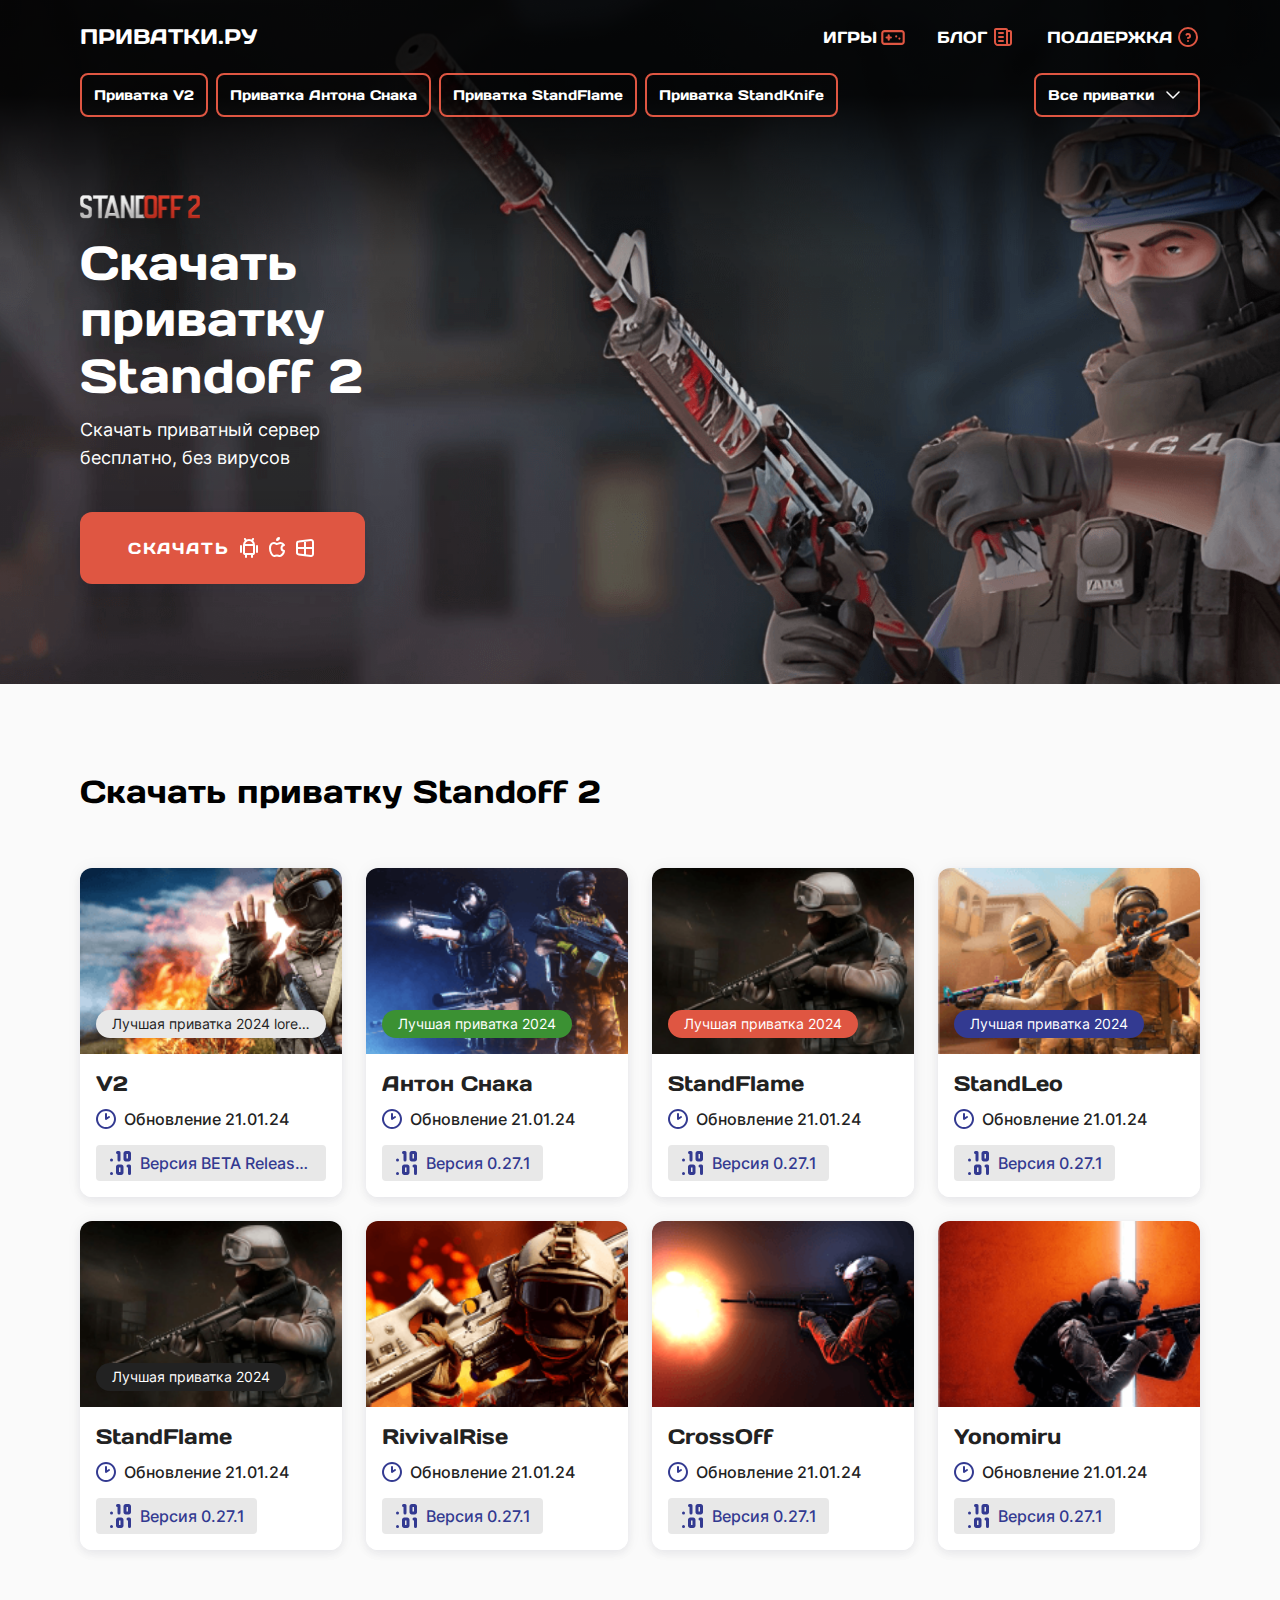
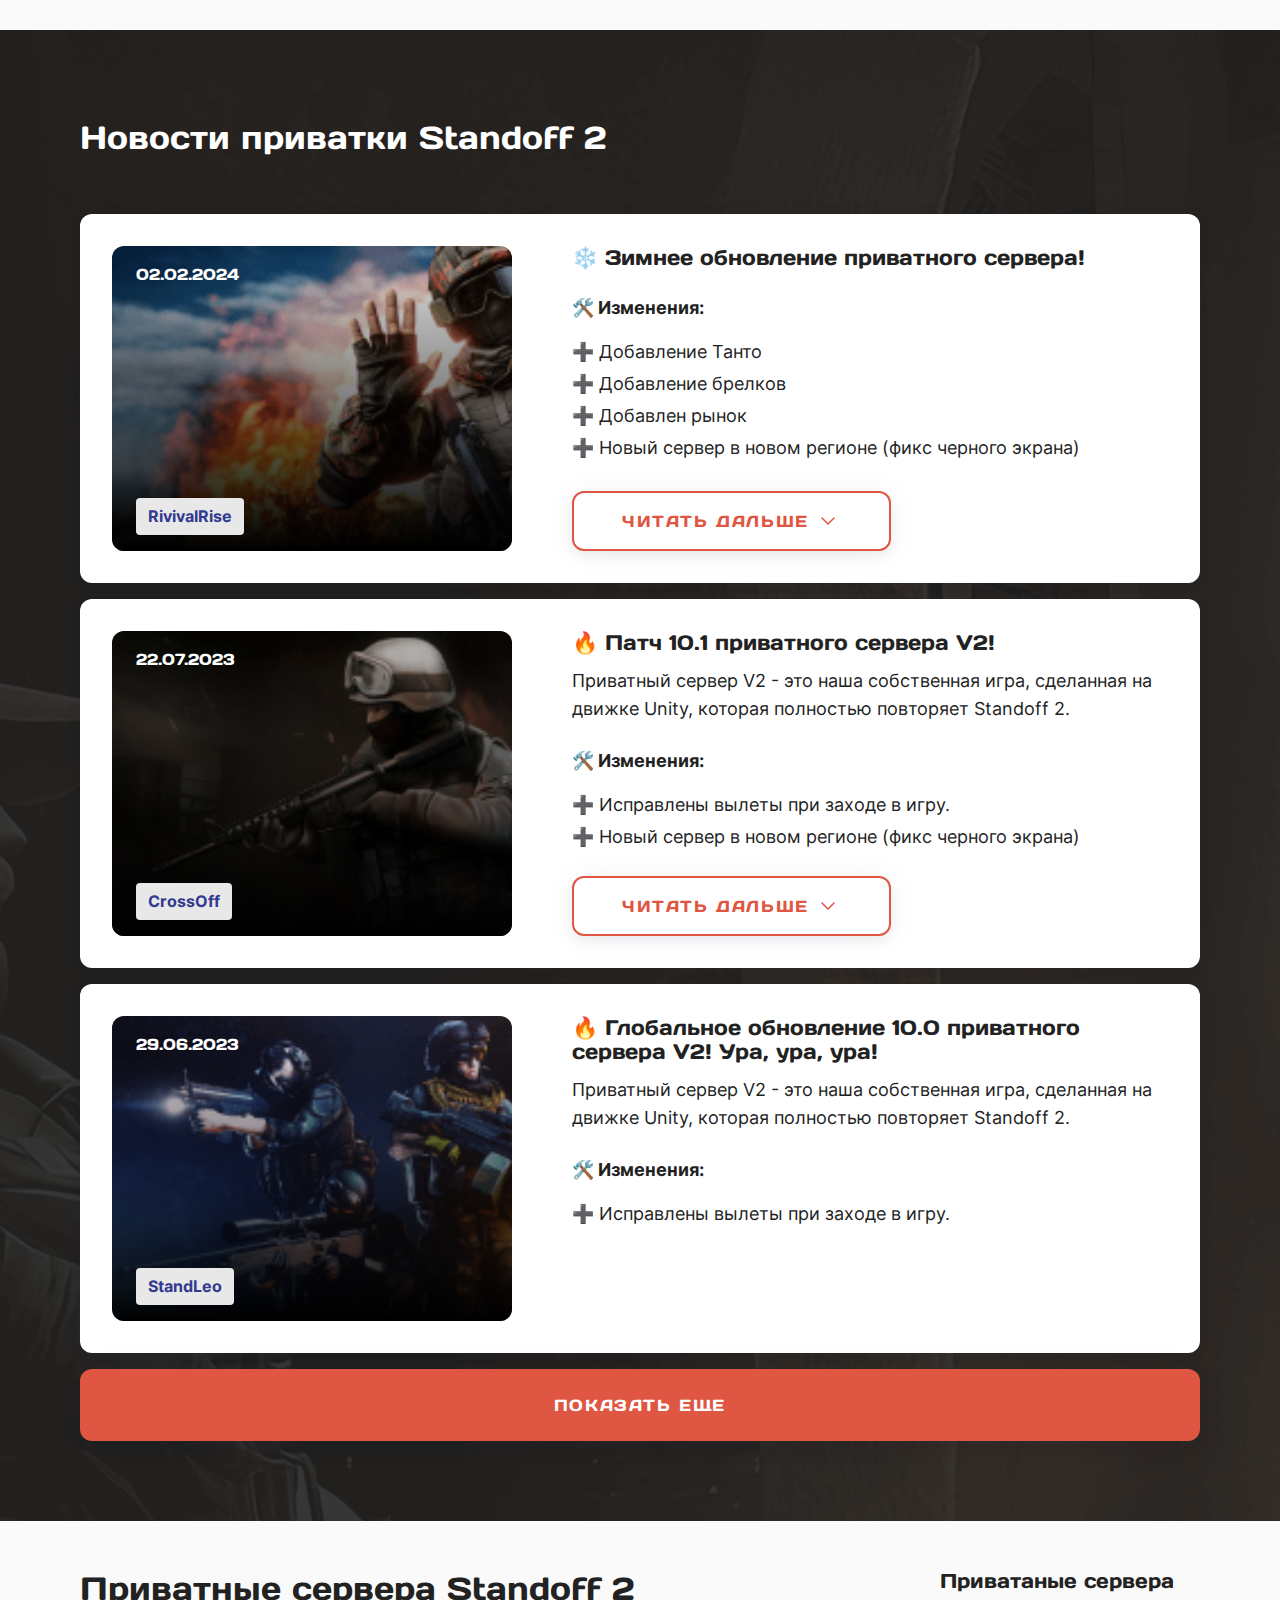
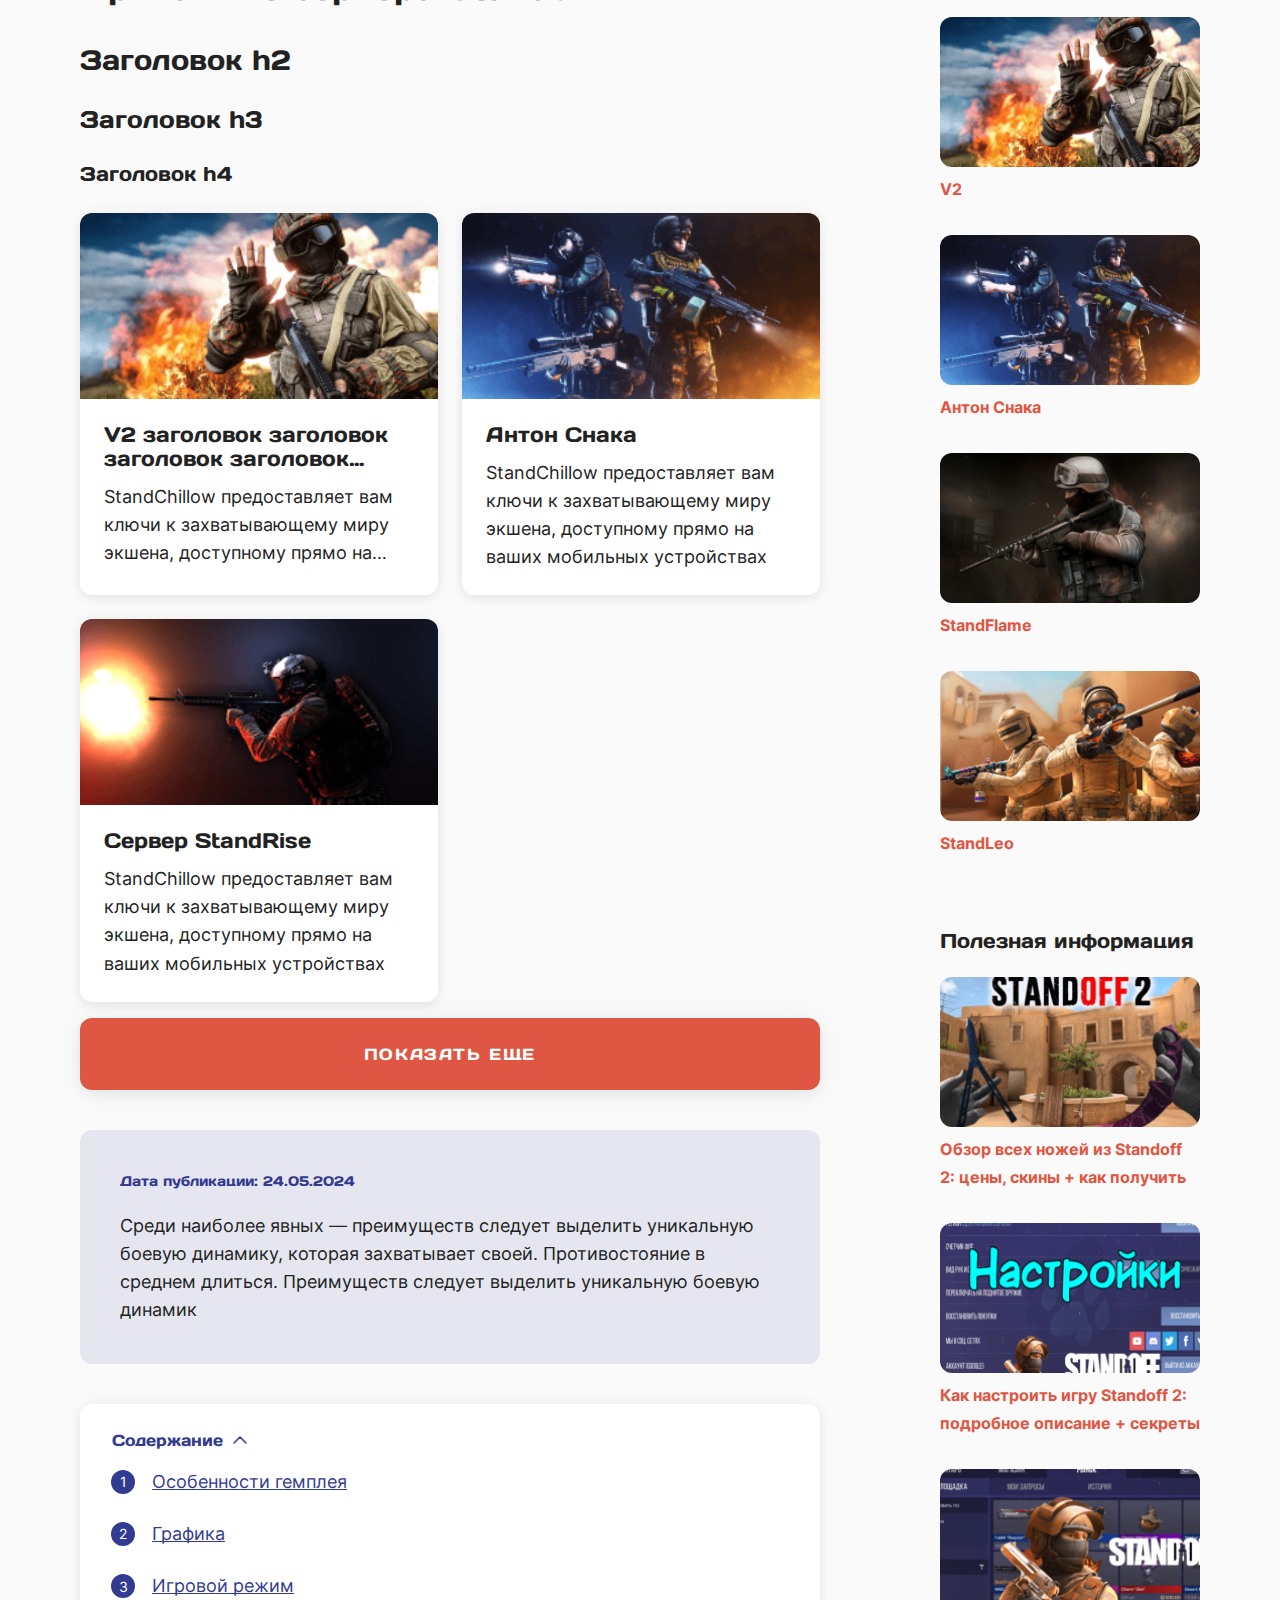
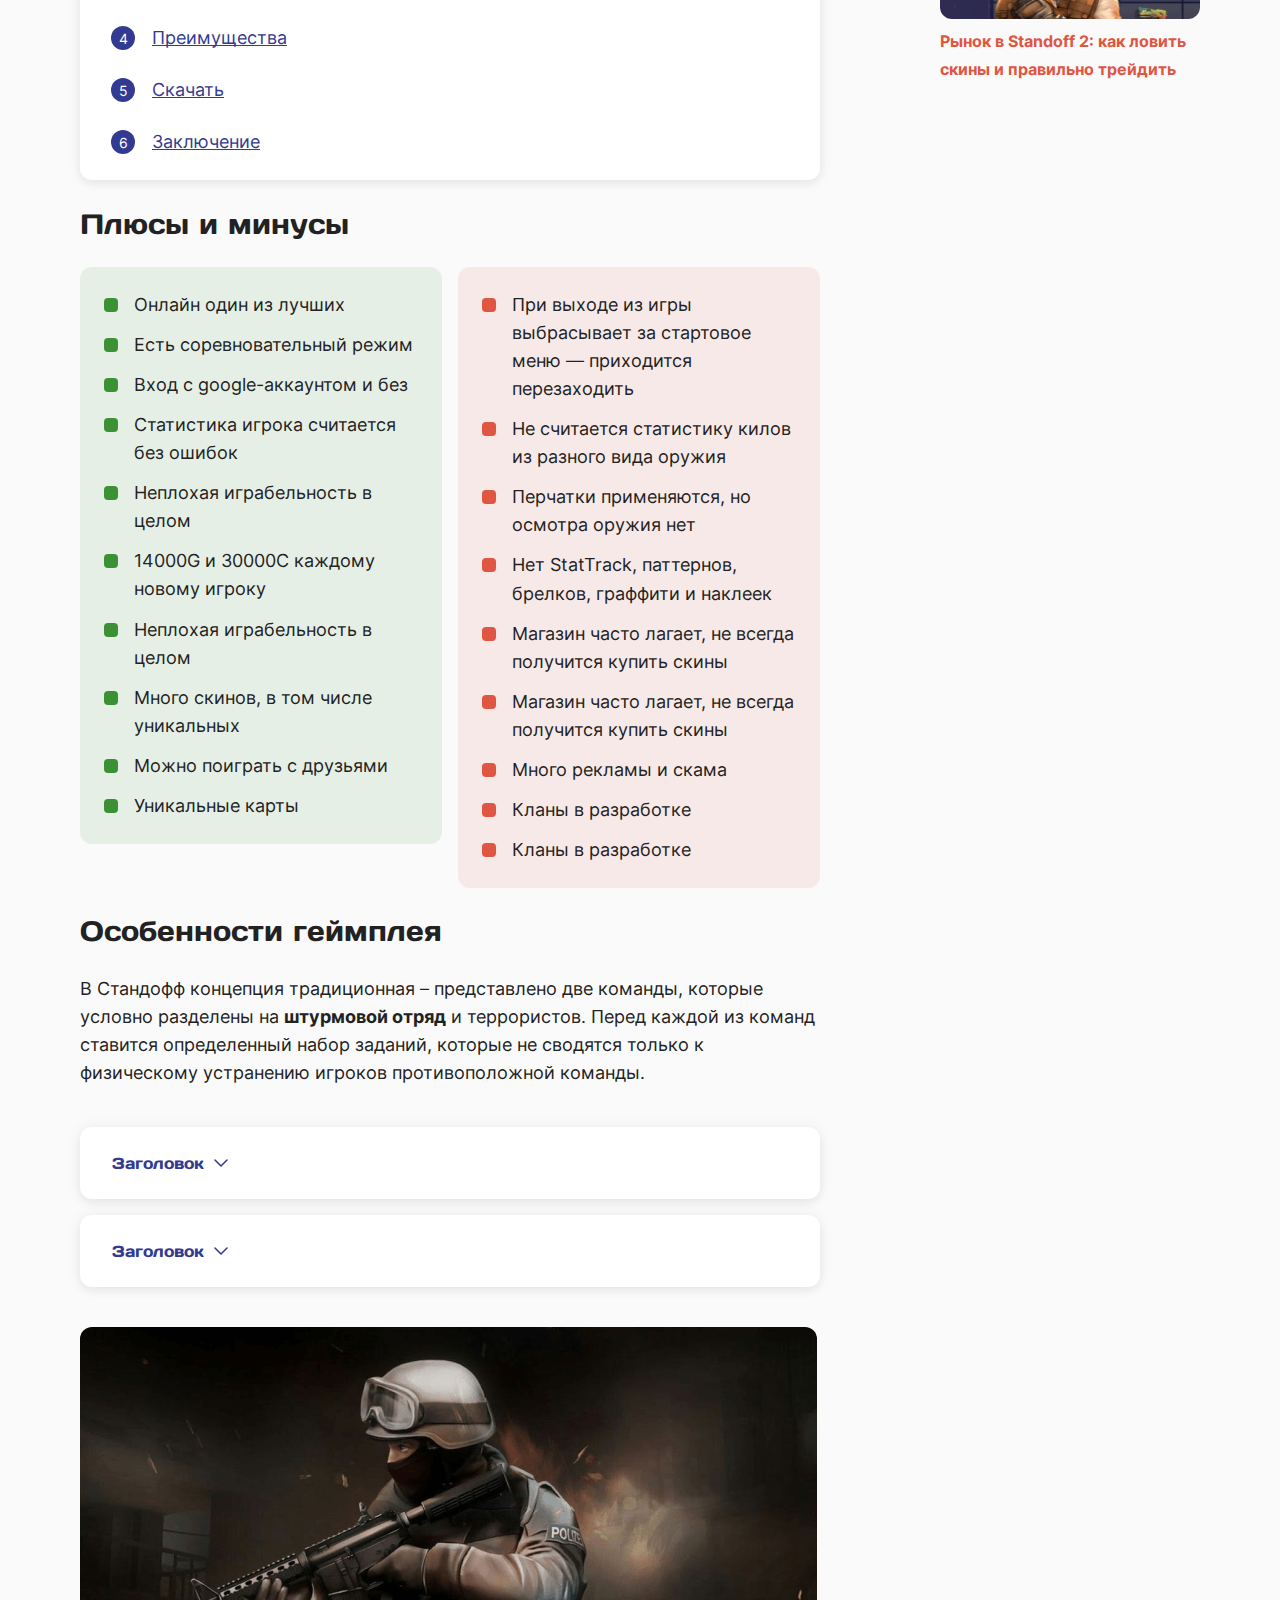
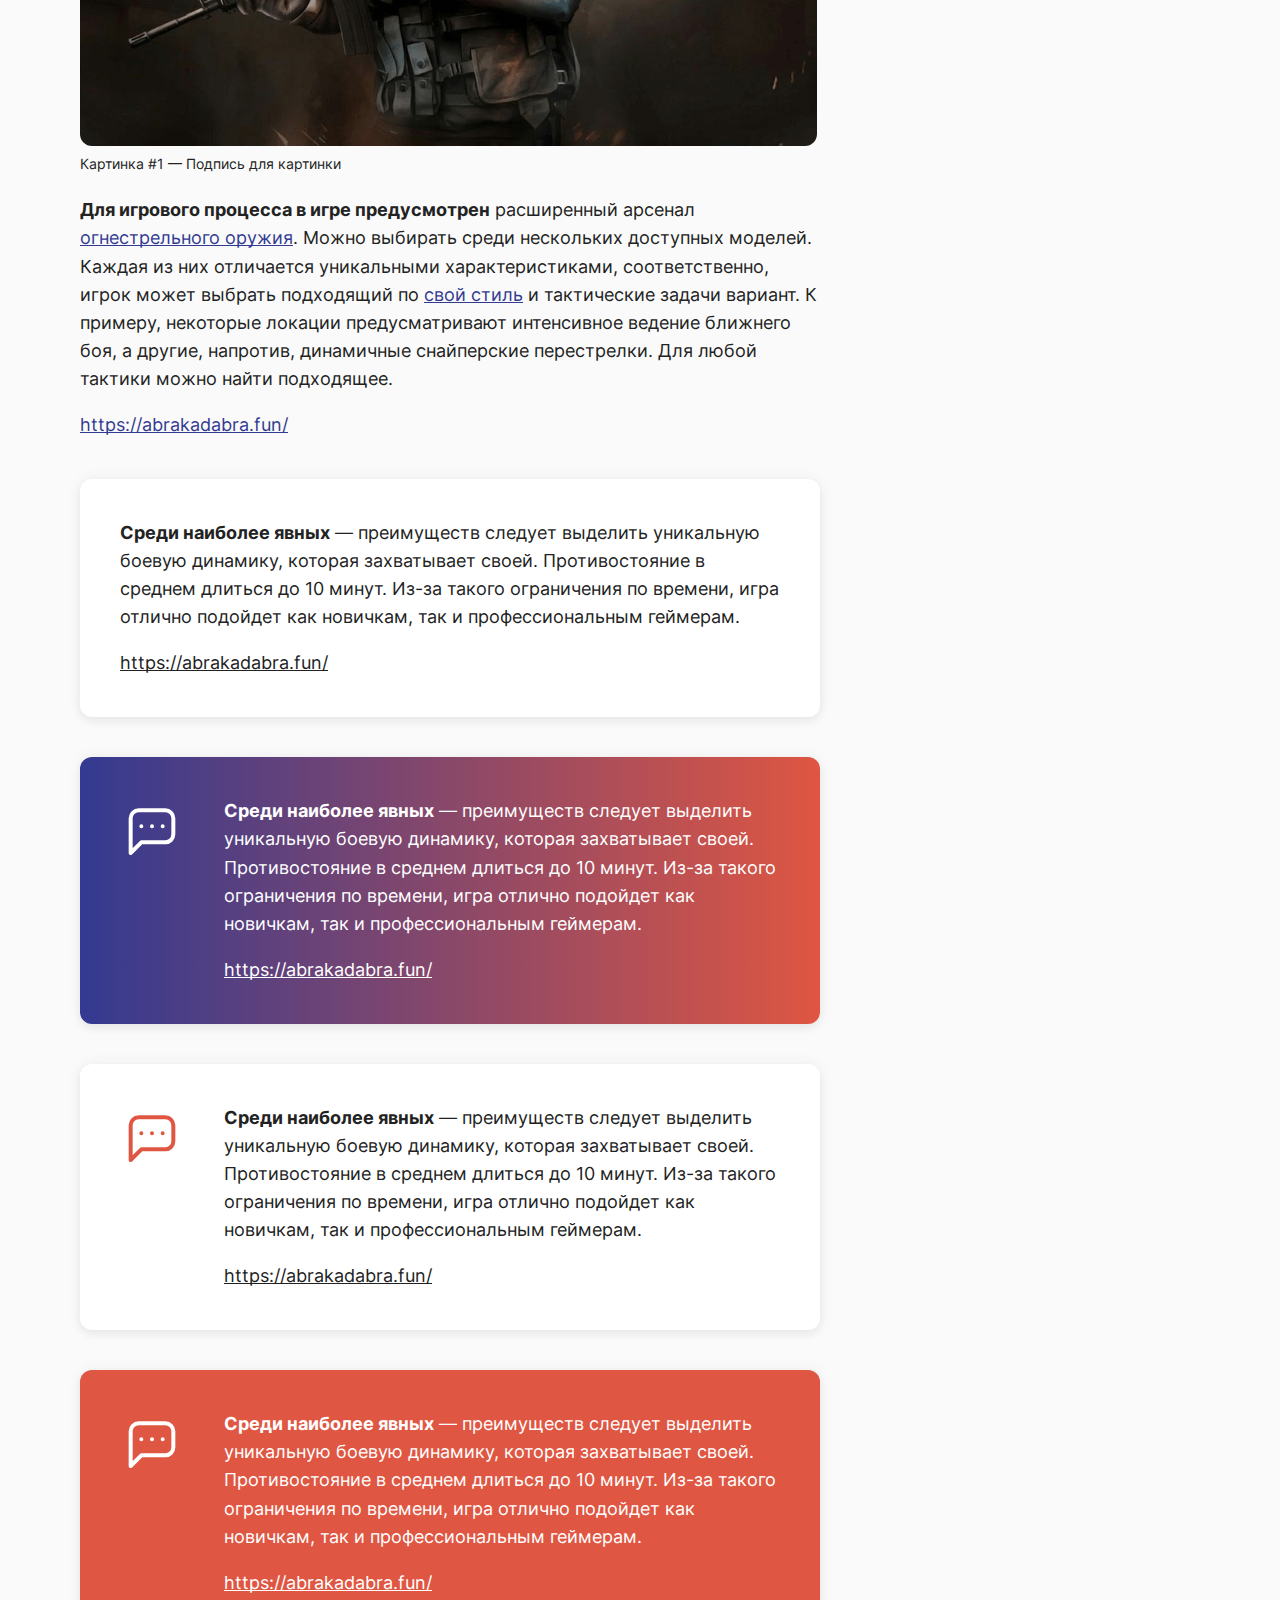
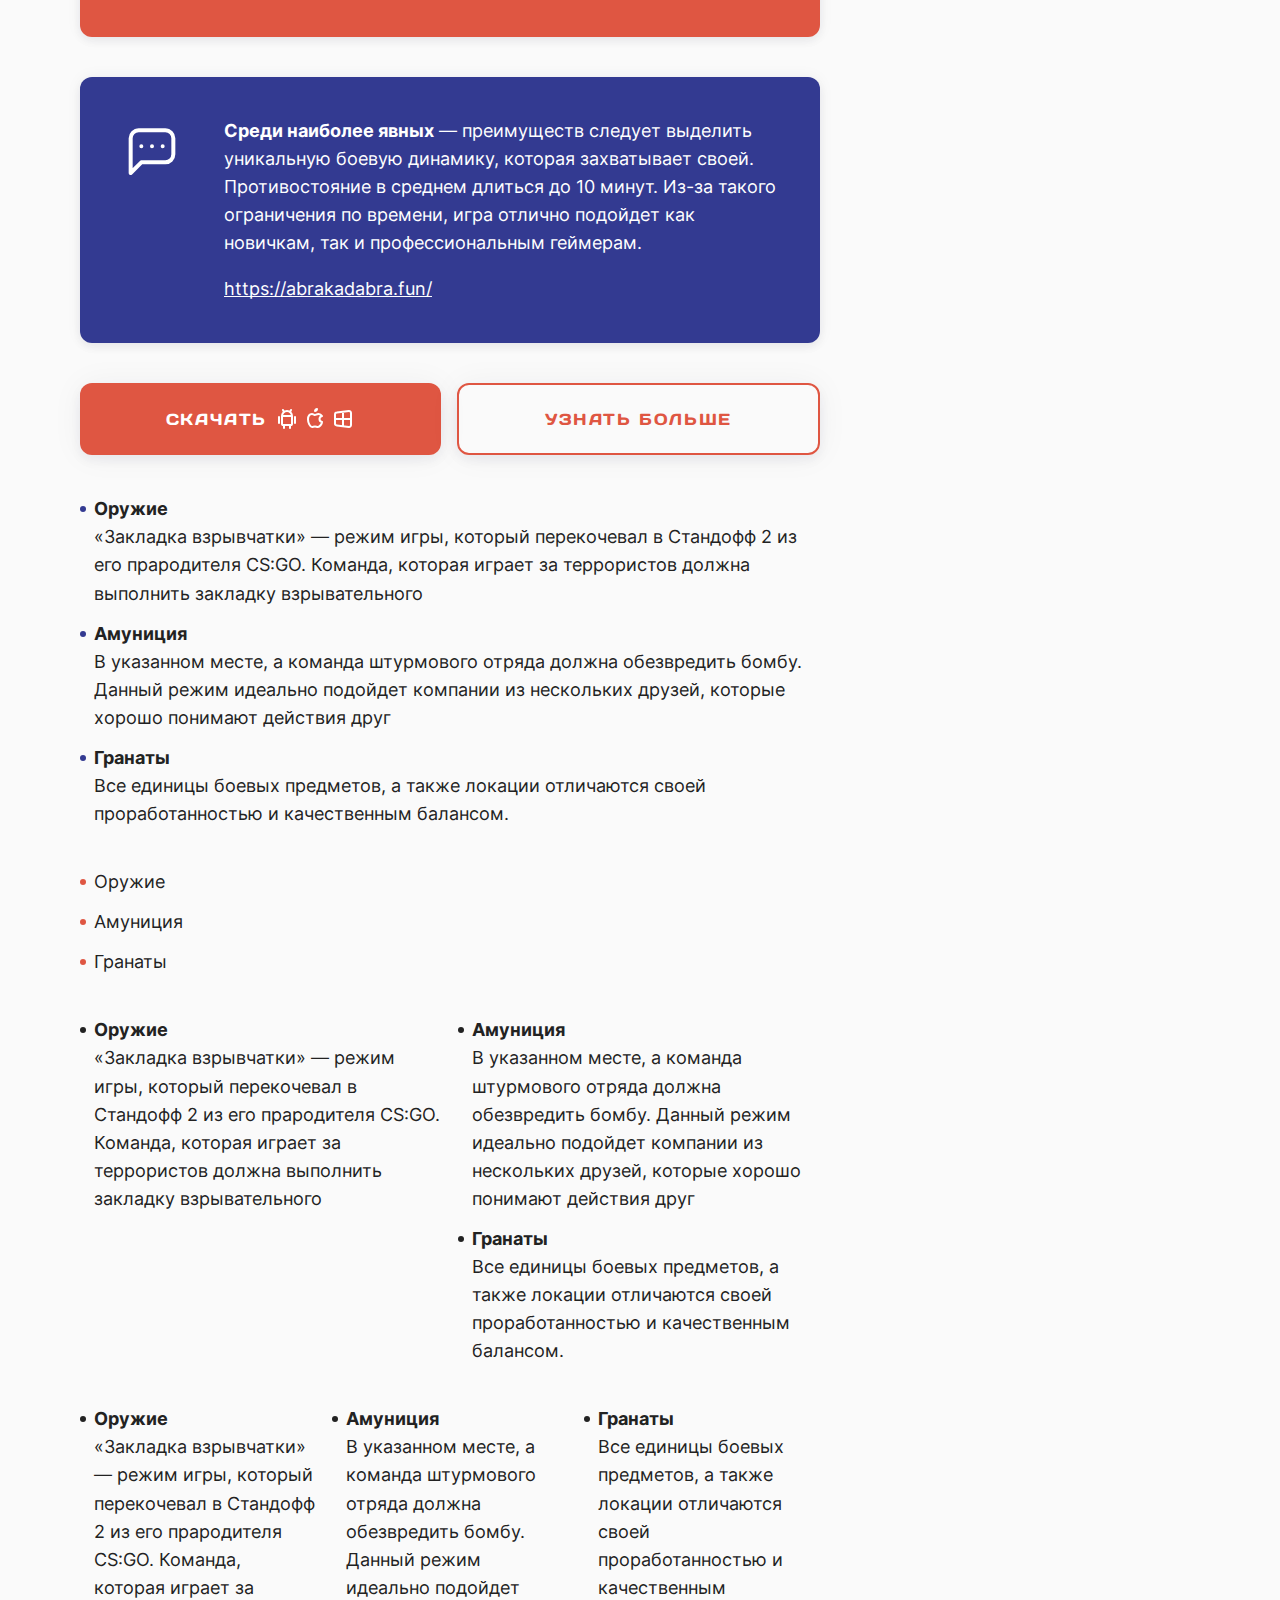
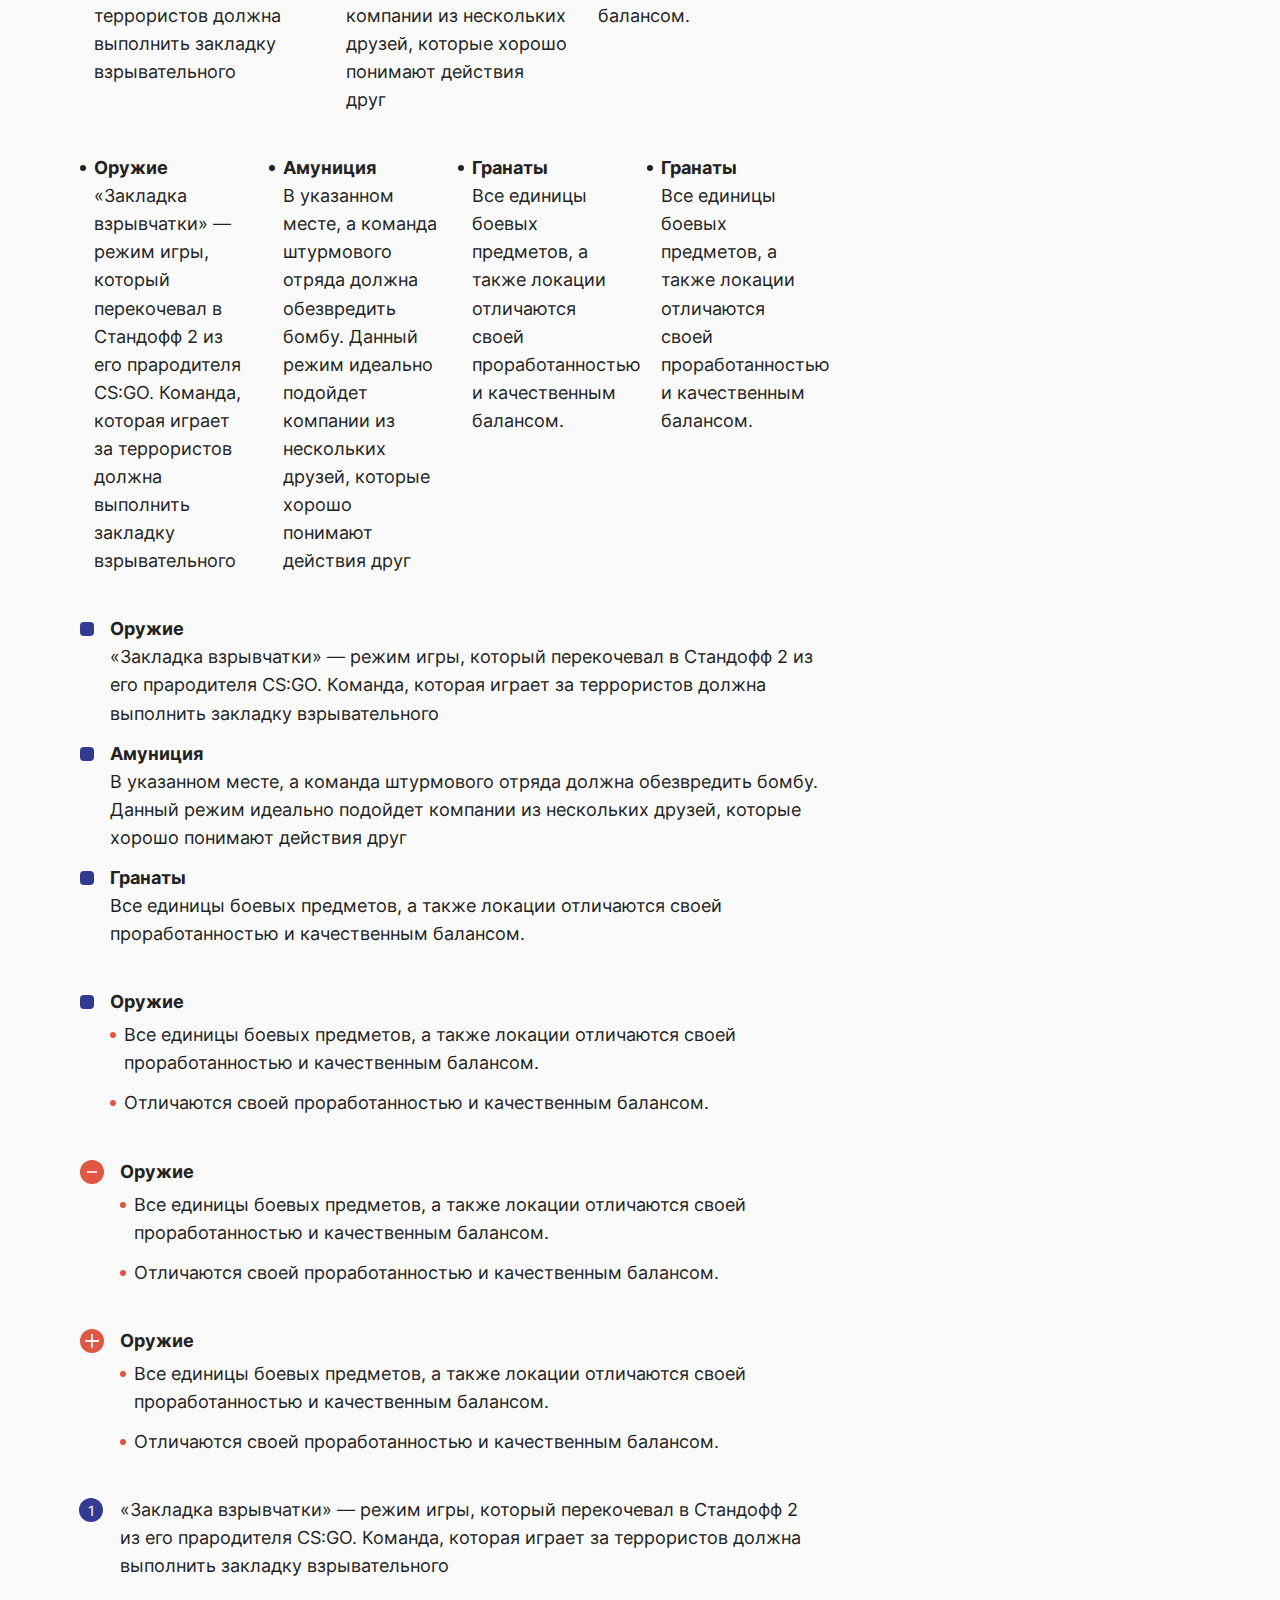
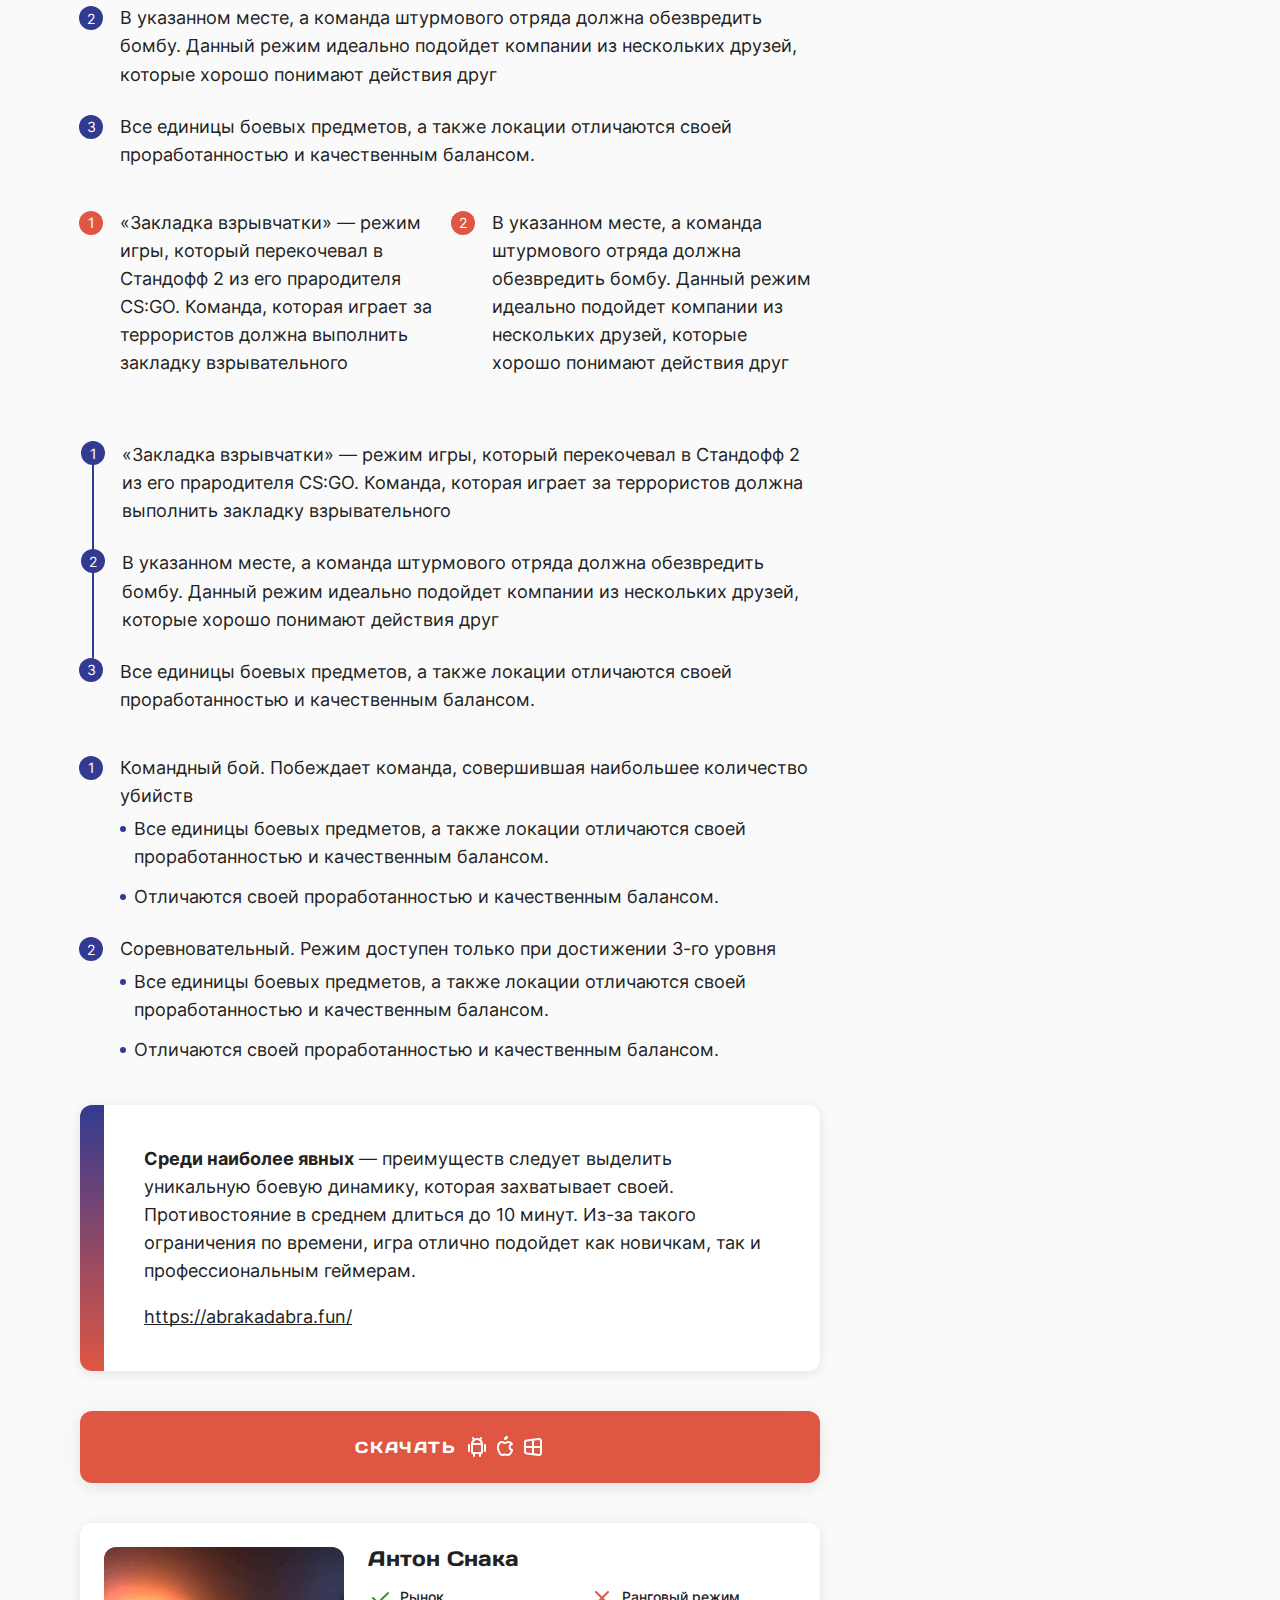
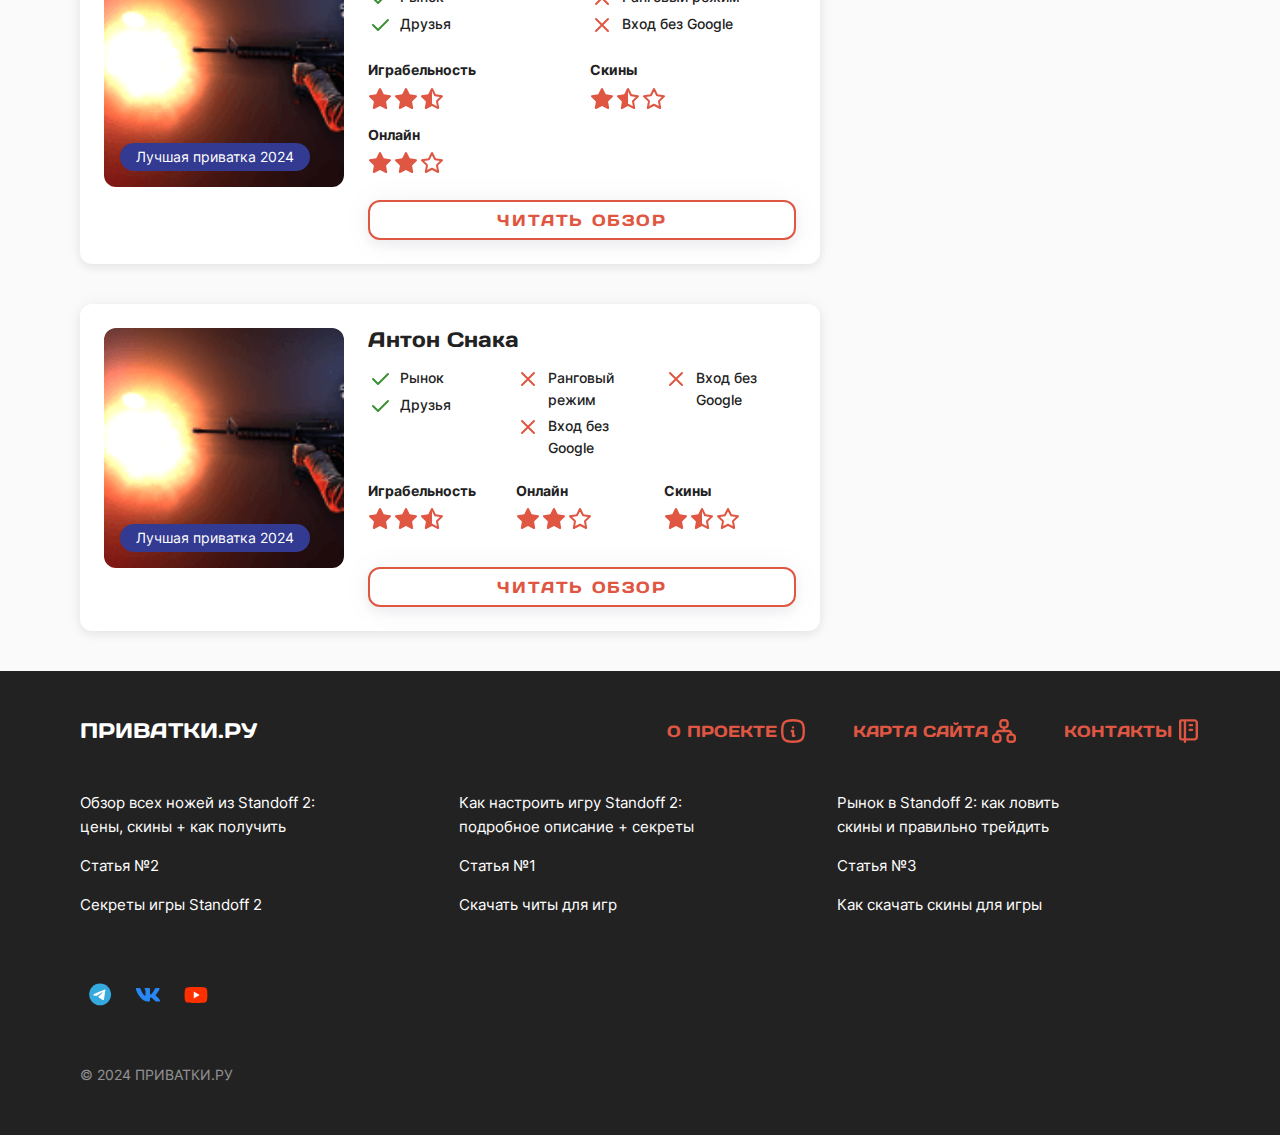
==== commit 89bdb216: "mobile menu" ====
--- a/index.html
+++ b/index.html
@@ -1056,32 +1056,105 @@
   </div>
 
   <div class="mobile-menu">
-    <div class="mobile-menu-button">
+    <a class="mobile-menu-button icon-download mobile-menu-item" href="/">Скачать</a>
+    <div class="mobile-menu-main-button mobile-menu-item" data-menu="#mob-menu-1">
       <div class="burger-icon">
         <span></span>
       </div>
     </div>
+    <div class="mobile-menu-button icon-box mobile-menu-item" data-menu="#mob-menu-2">Скины</div>
   </div>
   <div class="swipe-menu">
     <div class="swipe-menu__scroll-item">
       <div class="swipe-menu__scroll-dot"></div>
     </div>
     <div class="swipe-menu__container">
-      <!--
-      <ul class="menu__links">
-        <li class="menu__link"><a href="/">Игры <img class="menu__link-image" src="./img/games.svg" alt="Игры"></a></li>
-        <li class="menu__link"><a class="menu__link" href="/">Блог <img class="menu__link-image" src="./img/blog.svg"
-              alt="Блог"></a></li>
-        <li class="menu__link"><a class="menu__link" href="/">Поддержка <img class="menu__link-image"
-              src="./img/help.svg" alt="Поддержка"></a></li>
-      </ul>
-      <ul class="menu__links-privates">
-        <li class="menu__link-private"><a href="/">Приватка V2</a></li>
-        <li class="menu__link-private"><a href="/">Приватка Антона Снака</a></li>
-        <li class="menu__link-private"><a href="/">Приватка StandFlame</a></li>
-        <li class="menu__link-private"><a href="/">Приватка StandKnife</a></li>
-      </ul>
-      -->
+      <div class="swipe-menu__section-container active" id="mob-menu-1">
+        <div class="menu__dropdown-private">
+          <a class="menu__dropdown-item" href="/">
+            <img class="menu__dropdown-image" src="./img/v2.png" alt="v2">
+            <span>V2</span>
+          </a>
+          <a class="menu__dropdown-item" href="/">
+            <img class="menu__dropdown-image" src="./img/Антон Снака.png" alt="Антон Снака">
+            <span>Антон Снака</span>
+          </a>
+          <a class="menu__dropdown-item" href="/">
+            <img class="menu__dropdown-image" src="./img/StandFlame.png" alt="StandFlame">
+            <span>StandFlame</span>
+          </a>
+          <a class="menu__dropdown-item" href="/">
+            <img class="menu__dropdown-image" src="./img/StandLeo.png" alt="StandLeo">
+            <span>StandLeo</span>
+          </a>
+          <a class="menu__dropdown-item" href="/">
+            <img class="menu__dropdown-image" src="./img/StandFlame-2.png" alt="StandFlame">
+            <span>StandFlame</span>
+          </a>
+          <a class="menu__dropdown-item" href="/">
+            <img class="menu__dropdown-image" src="./img/RivivalRise.png" alt="RivivalRise">
+            <span>RivivalRise</span>
+          </a>
+          <a class="menu__dropdown-item" href="/">
+            <img class="menu__dropdown-image" src="./img/CrossOff.png" alt="CrossOff">
+            <span>CrossOff</span>
+          </a>
+          <a class="menu__dropdown-item" href="/">
+            <img class="menu__dropdown-image" src="./img/Yonomiru.png" alt="Yonomiru">
+            <span>Yonomiru</span>
+          </a>
+        </div>
+      </div>
+      <div class="swipe-menu__section-container active" id="mob-menu-2">
+        <div class="accordion-item">
+          <div class="accordion-head">
+            <div class="accordion-head-text">
+              <span>Приватки с ножом</span>
+            </div>
+          </div>
+          <div class="accordion-body">
+            <div class="accordion-body-container">
+              <ul class="swipe-menu__links">
+                <li class="swipe-menu__link"><a href="/">Приватки с ножом танго</a></li>
+                <li class="swipe-menu__link"> <a href="/">Приватки с фенгом</a></li>
+                <li class="swipe-menu__link"><a href="/">Приватки со всеми ножами</a></li>
+              </ul>
+            </div>
+          </div>
+        </div>
+        <div class="accordion-item">
+          <div class="accordion-head">
+            <div class="accordion-head-text">
+              <span>Приватки с ножом</span>
+            </div>
+          </div>
+          <div class="accordion-body">
+            <div class="accordion-body-container">
+              <ul class="swipe-menu__links">
+                <li class="swipe-menu__link"><a href="/">Приватки с ножом танго</a></li>
+                <li class="swipe-menu__link"> <a href="/">Приватки с фенгом</a></li>
+                <li class="swipe-menu__link"><a href="/">Приватки со всеми ножами</a></li>
+              </ul>
+            </div>
+          </div>
+        </div>
+        <div class="accordion-item">
+          <div class="accordion-head">
+            <div class="accordion-head-text">
+              <span>Приватки с ножом</span>
+            </div>
+          </div>
+          <div class="accordion-body">
+            <div class="accordion-body-container">
+              <ul class="swipe-menu__links">
+                <li class="swipe-menu__link"><a href="/">Приватки с ножом танго</a></li>
+                <li class="swipe-menu__link"> <a href="/">Приватки с фенгом</a></li>
+                <li class="swipe-menu__link"><a href="/">Приватки со всеми ножами</a></li>
+              </ul>
+            </div>
+          </div>
+        </div>
+      </div>
     </div>
   </div>
 
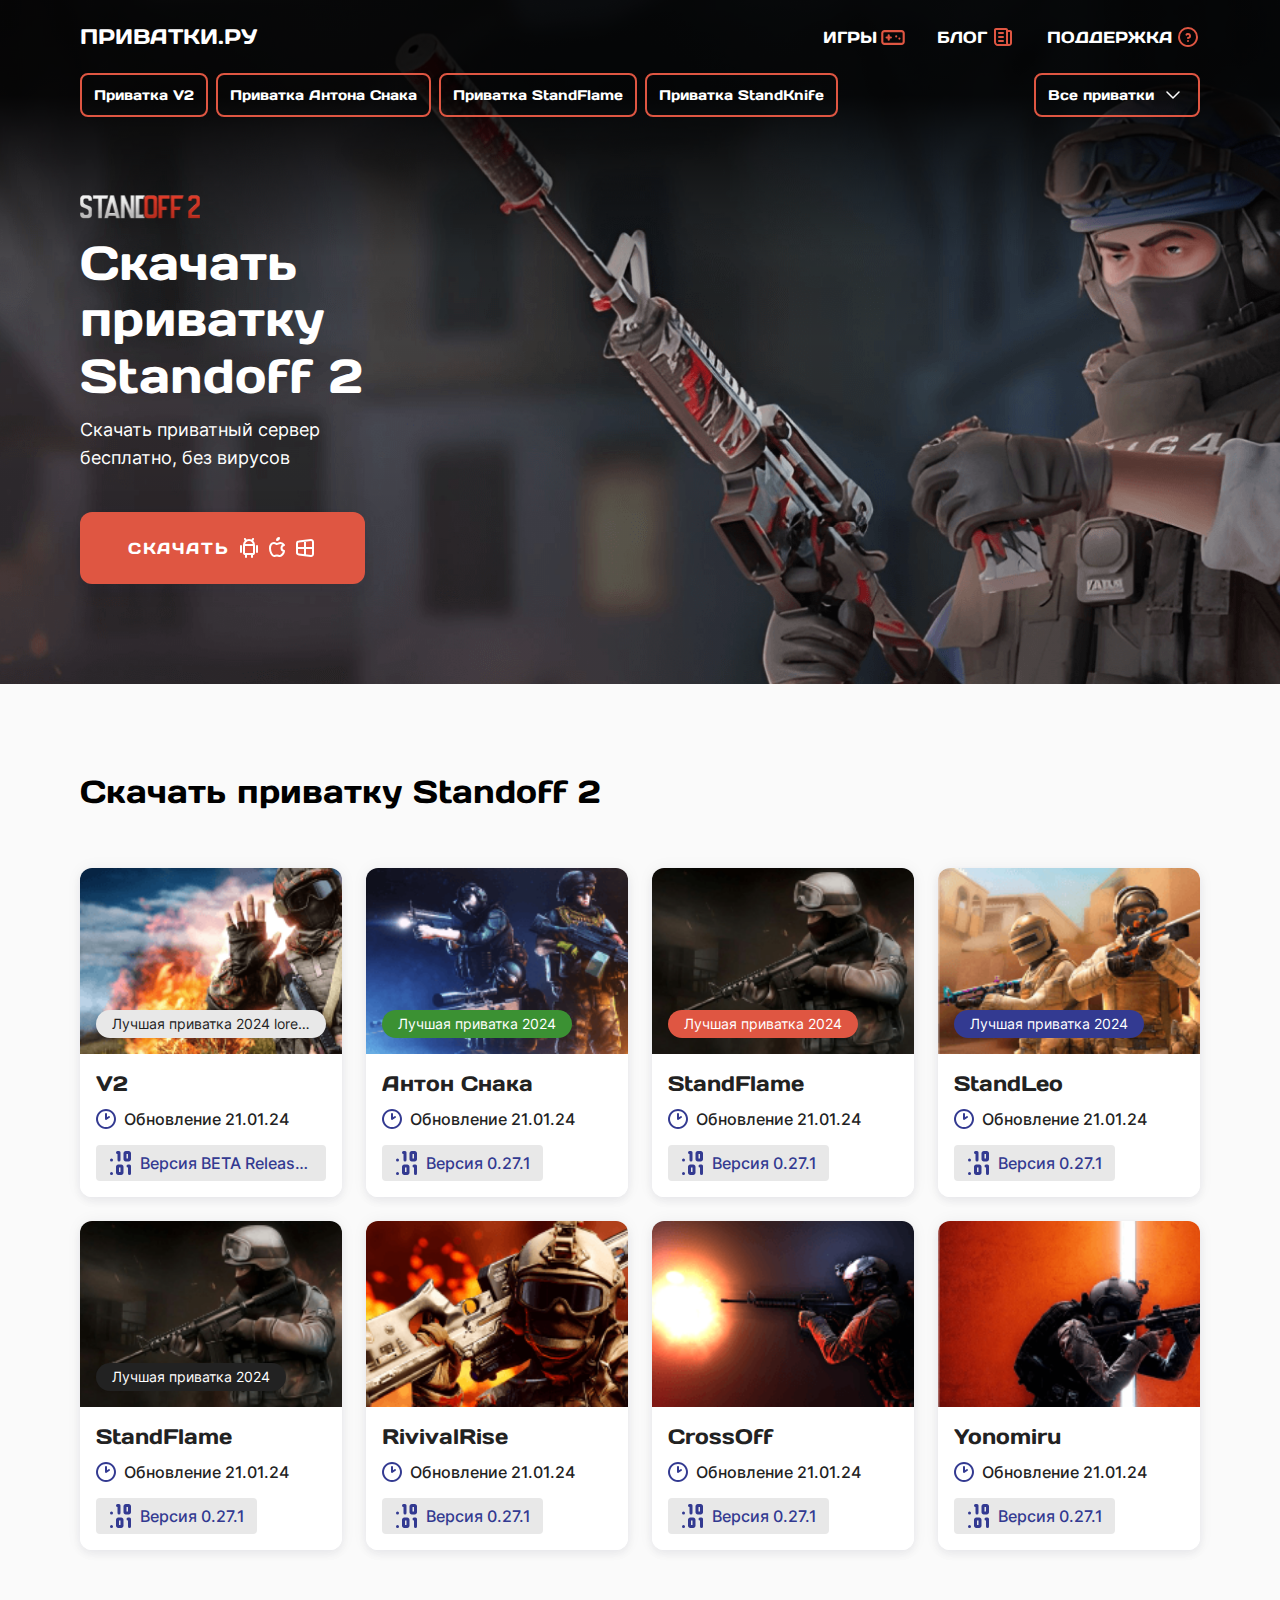
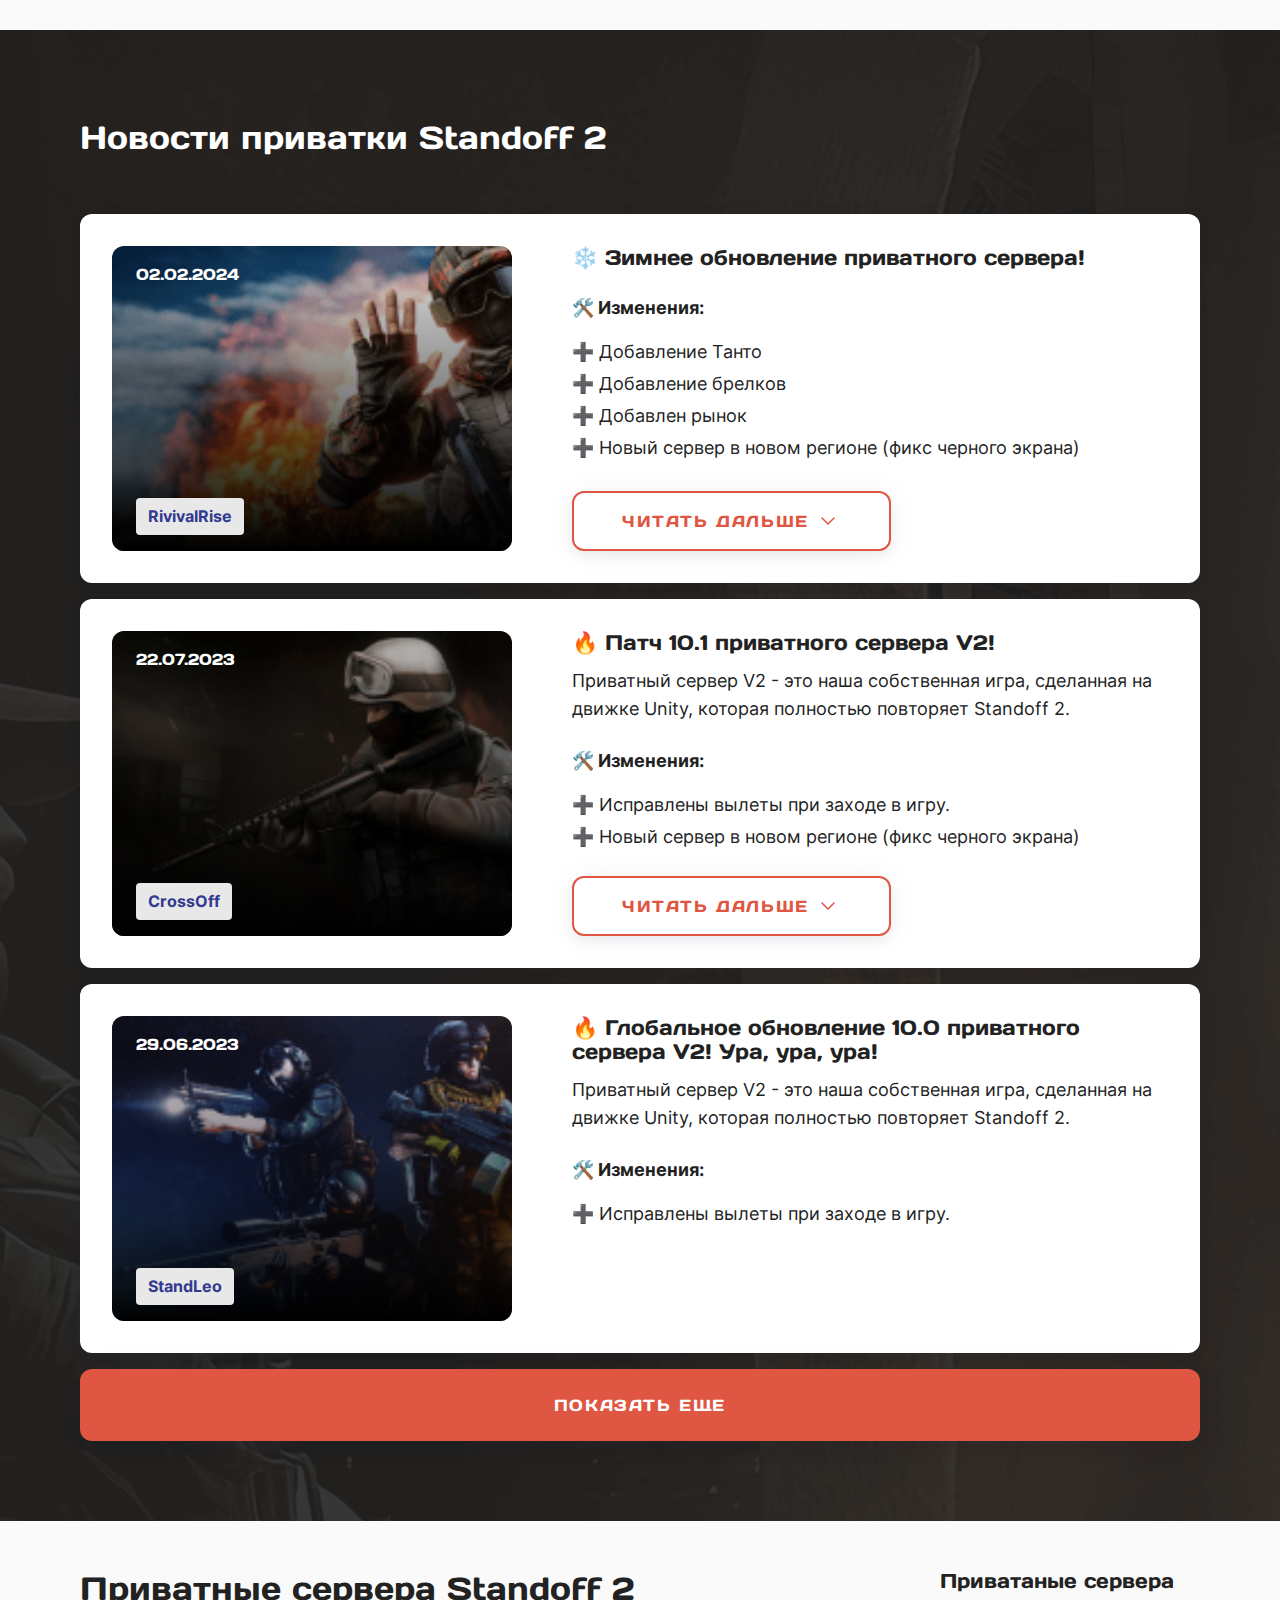
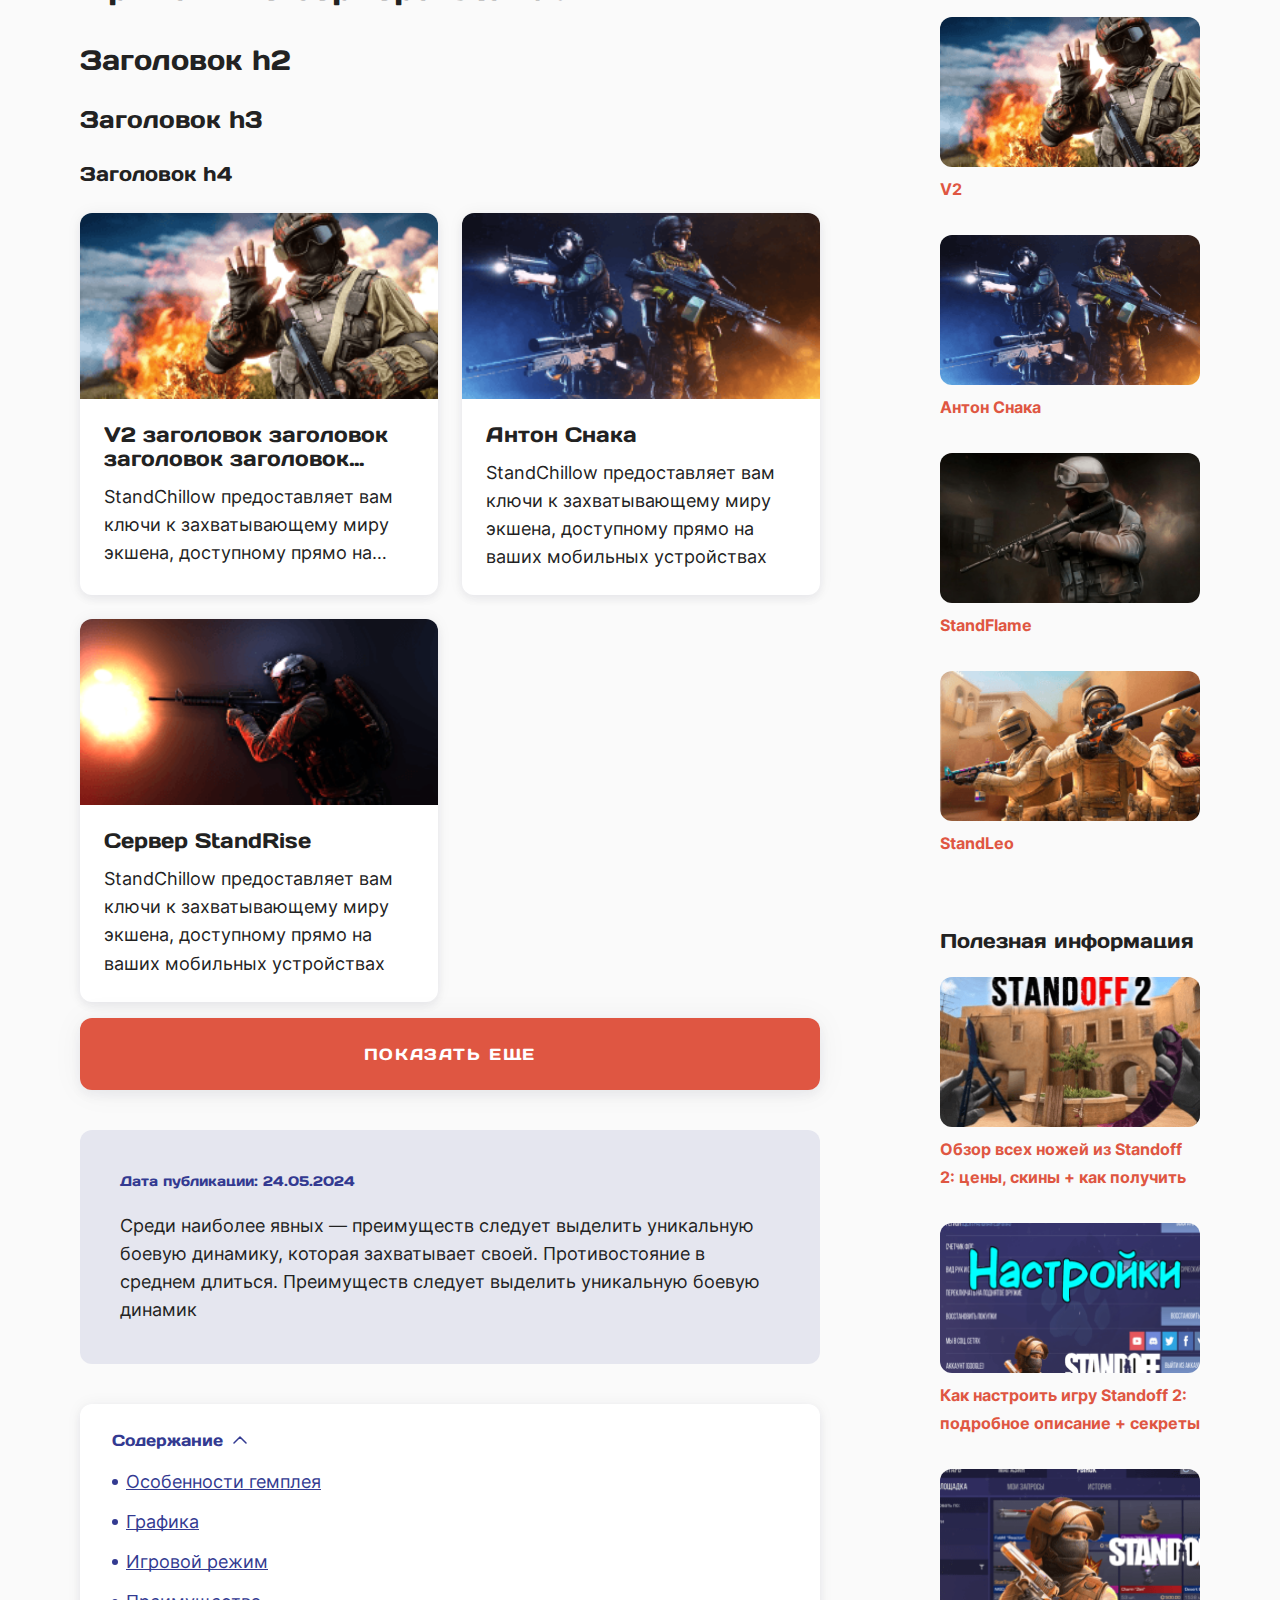
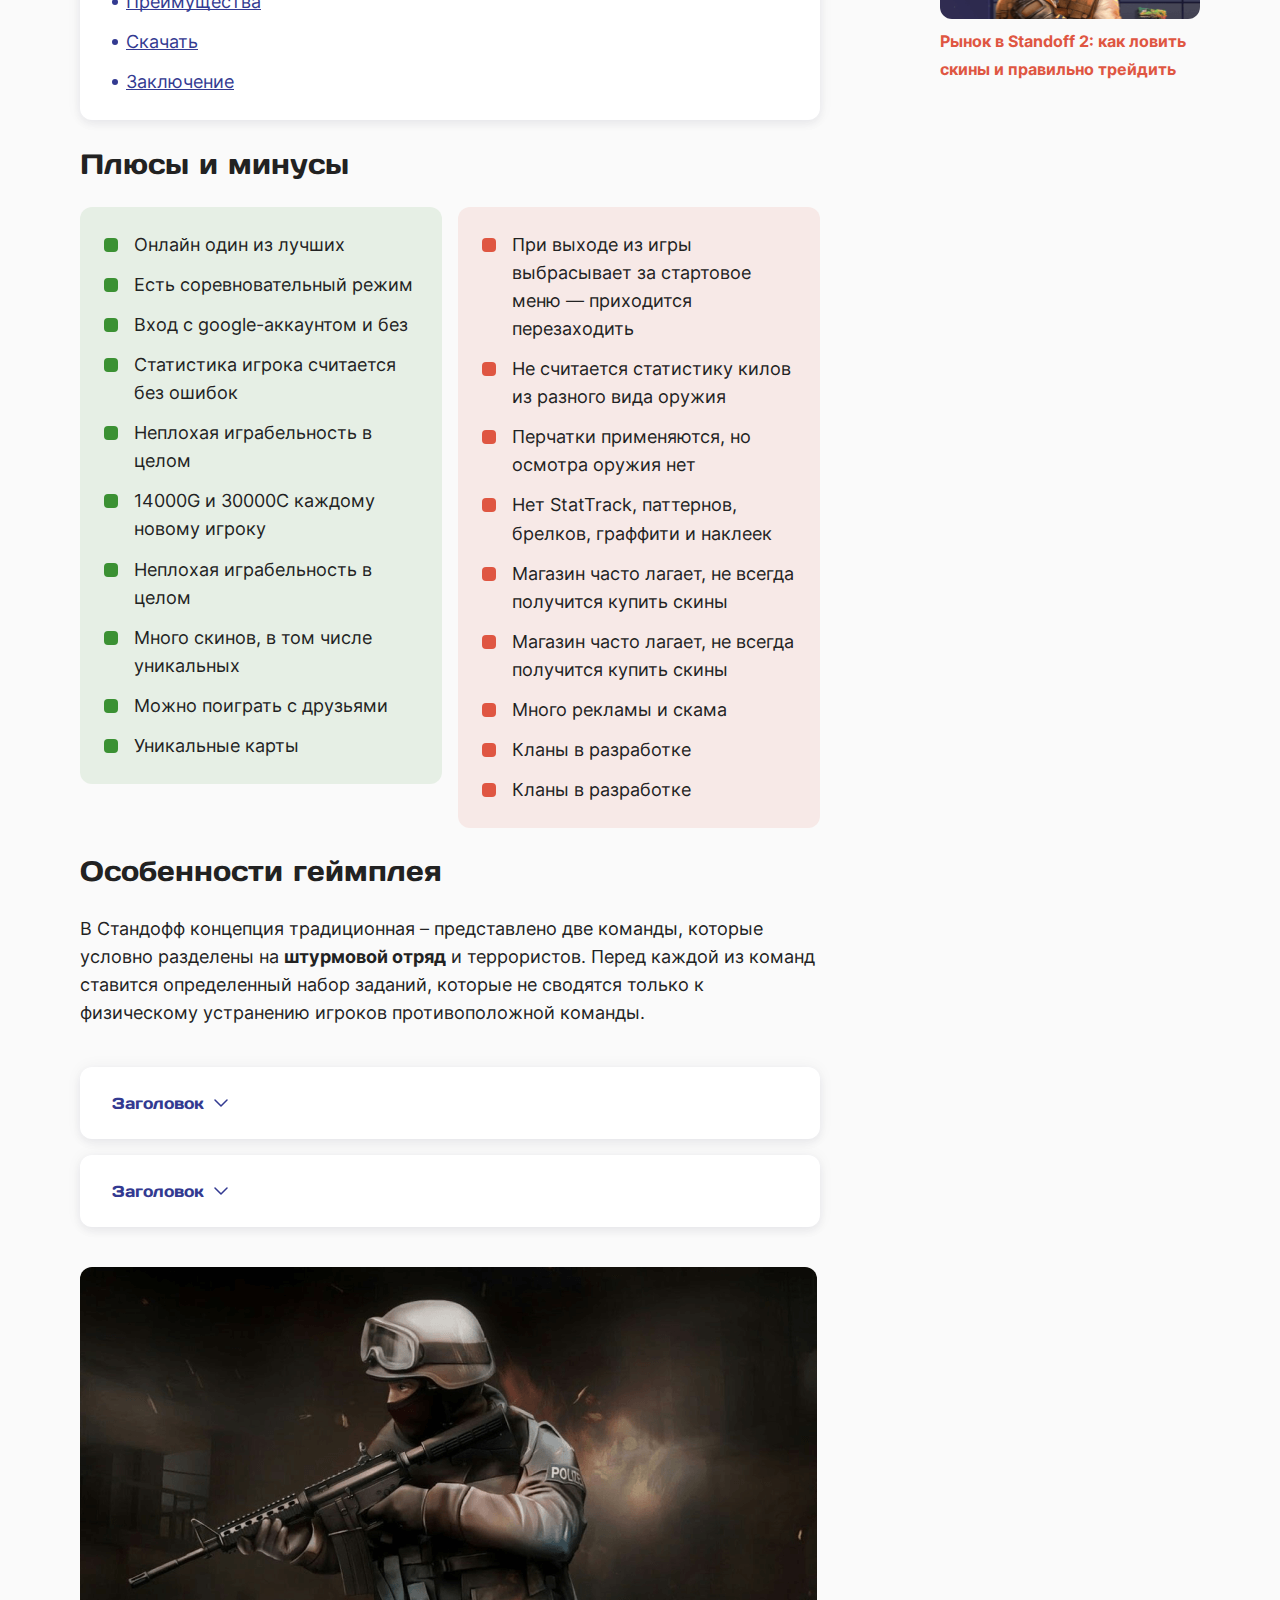
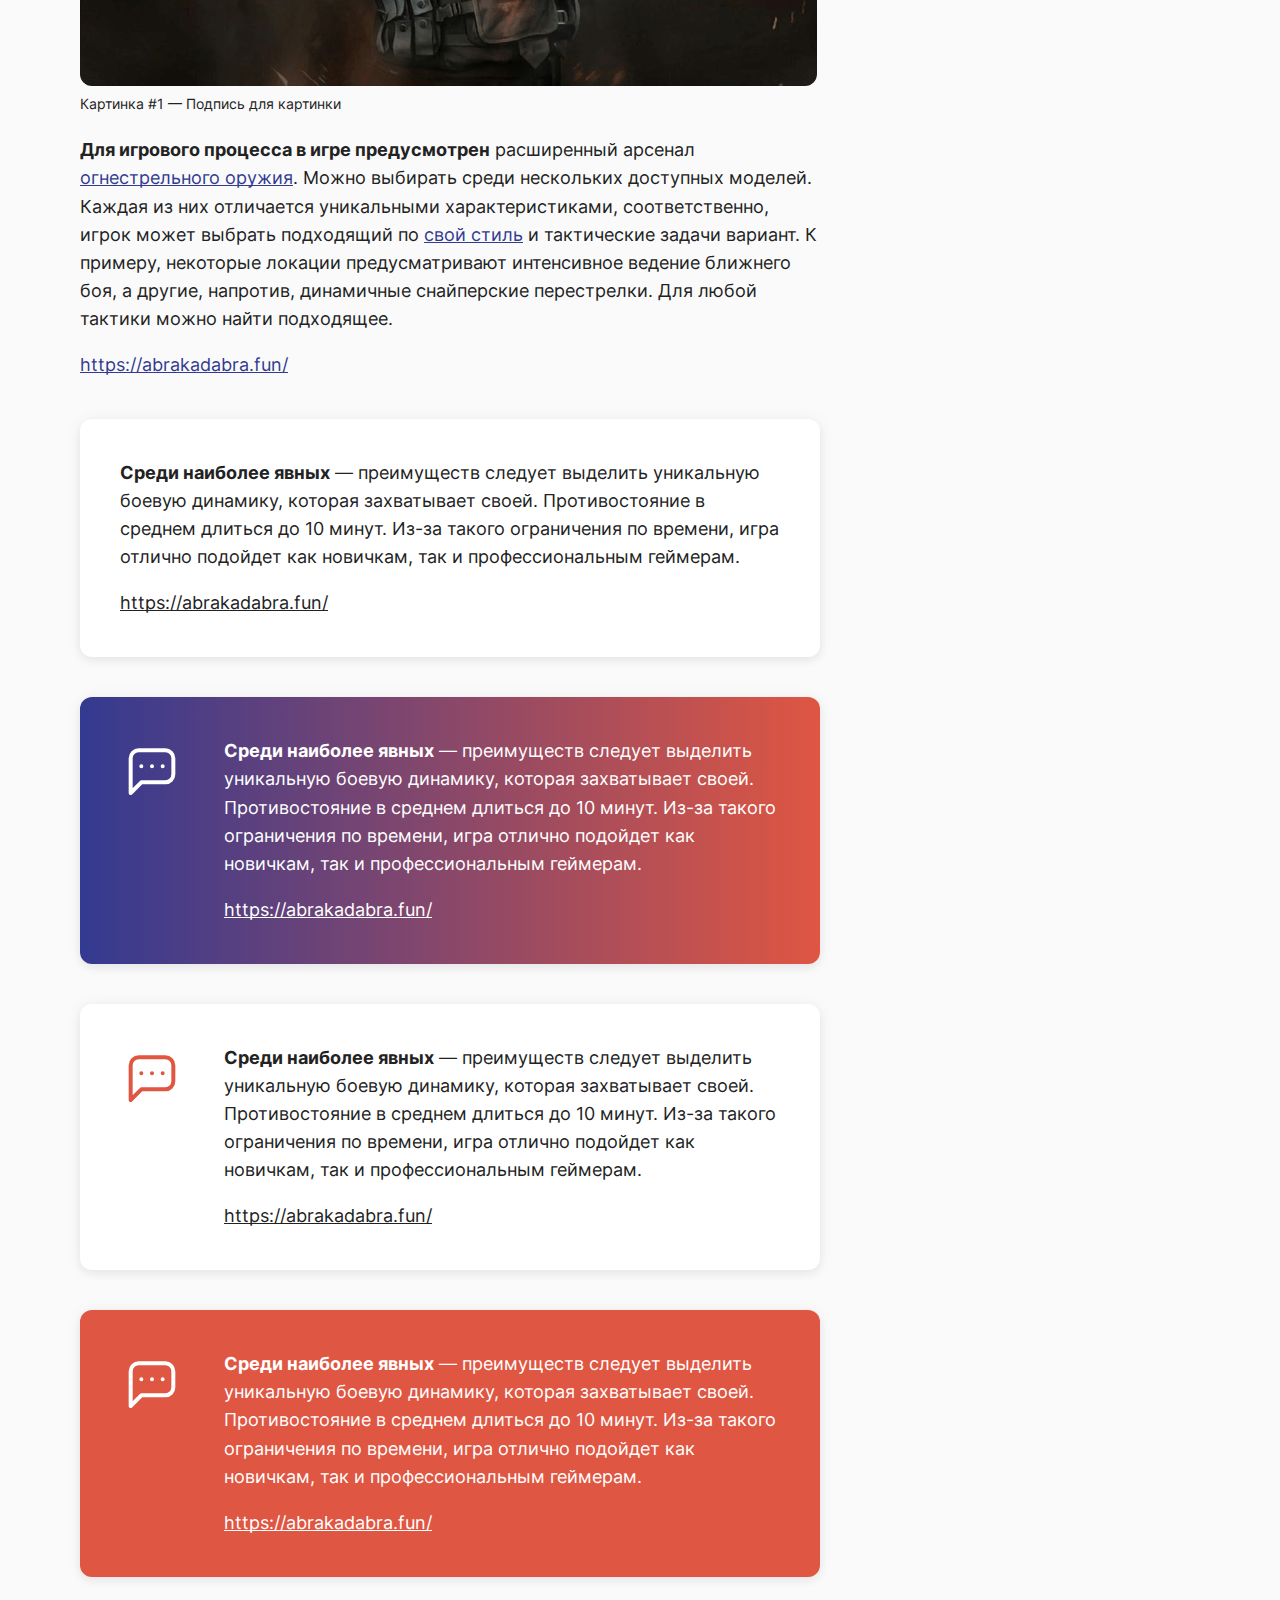
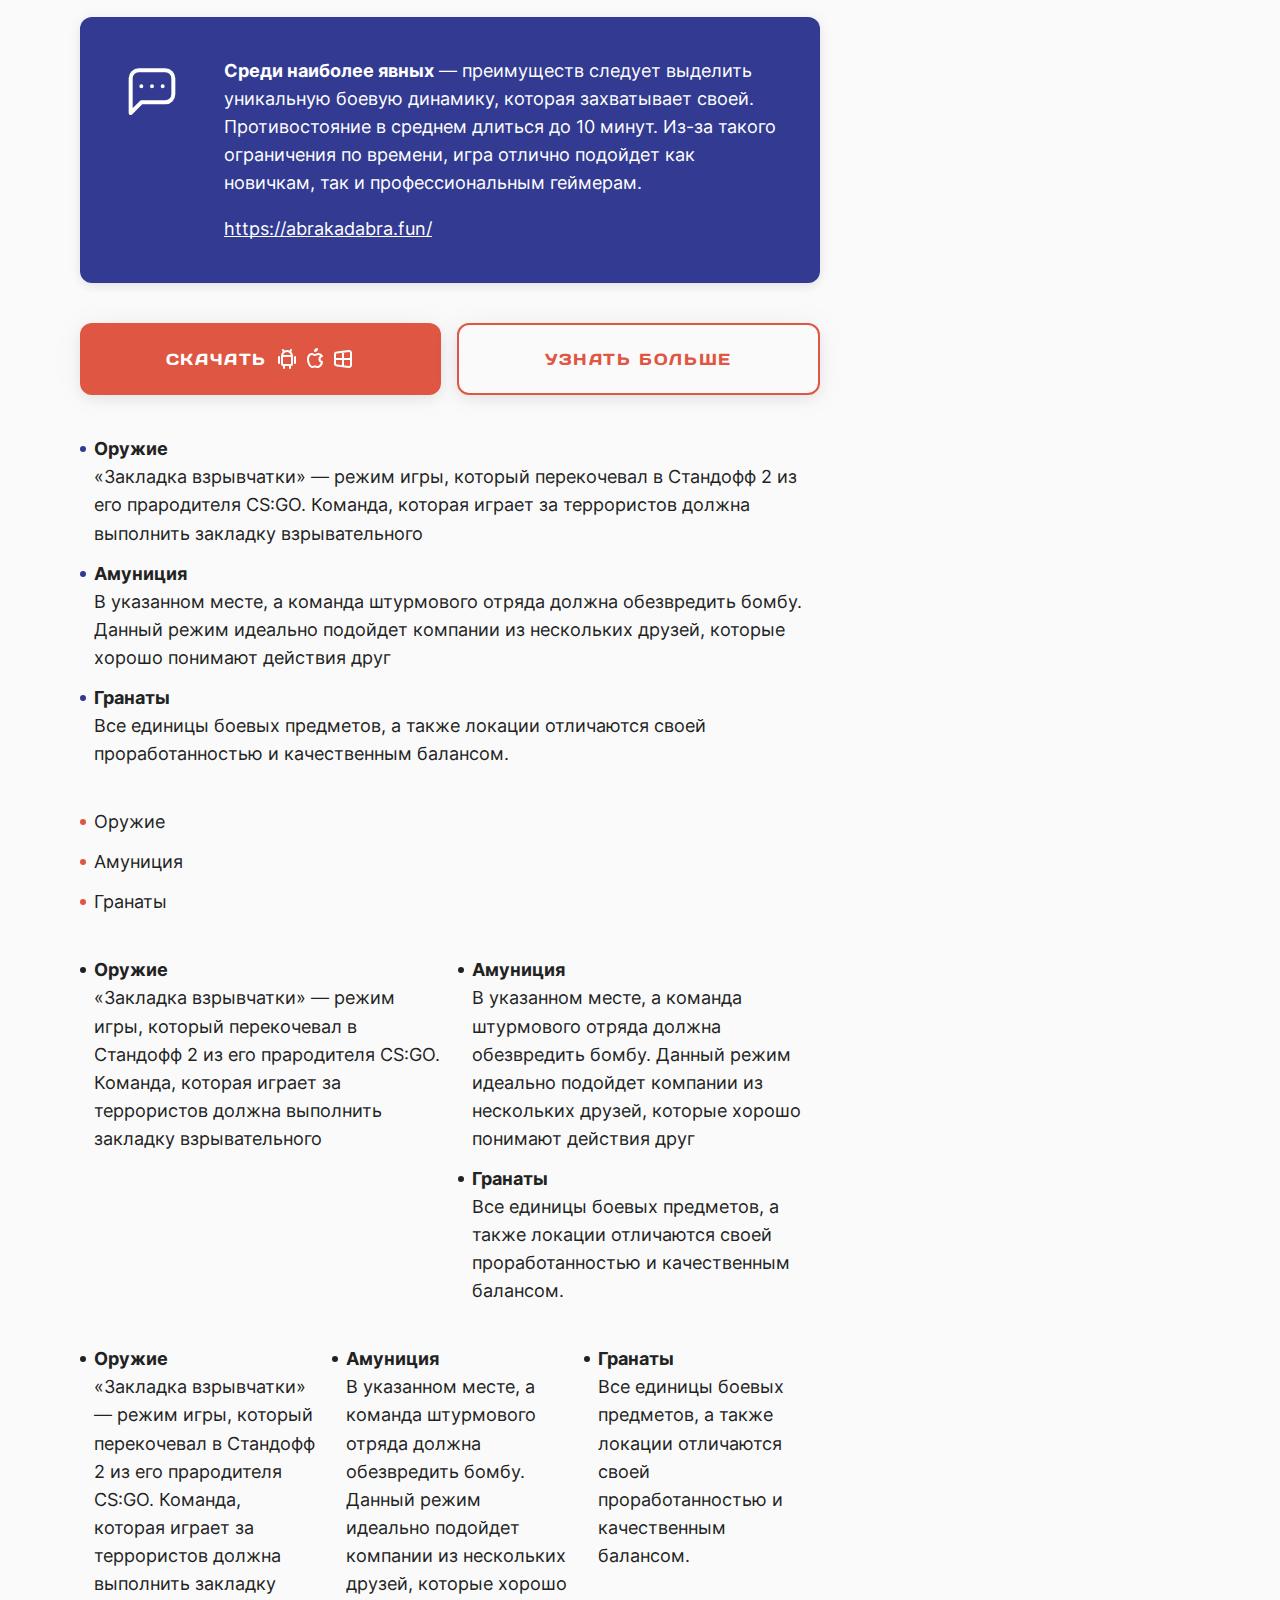
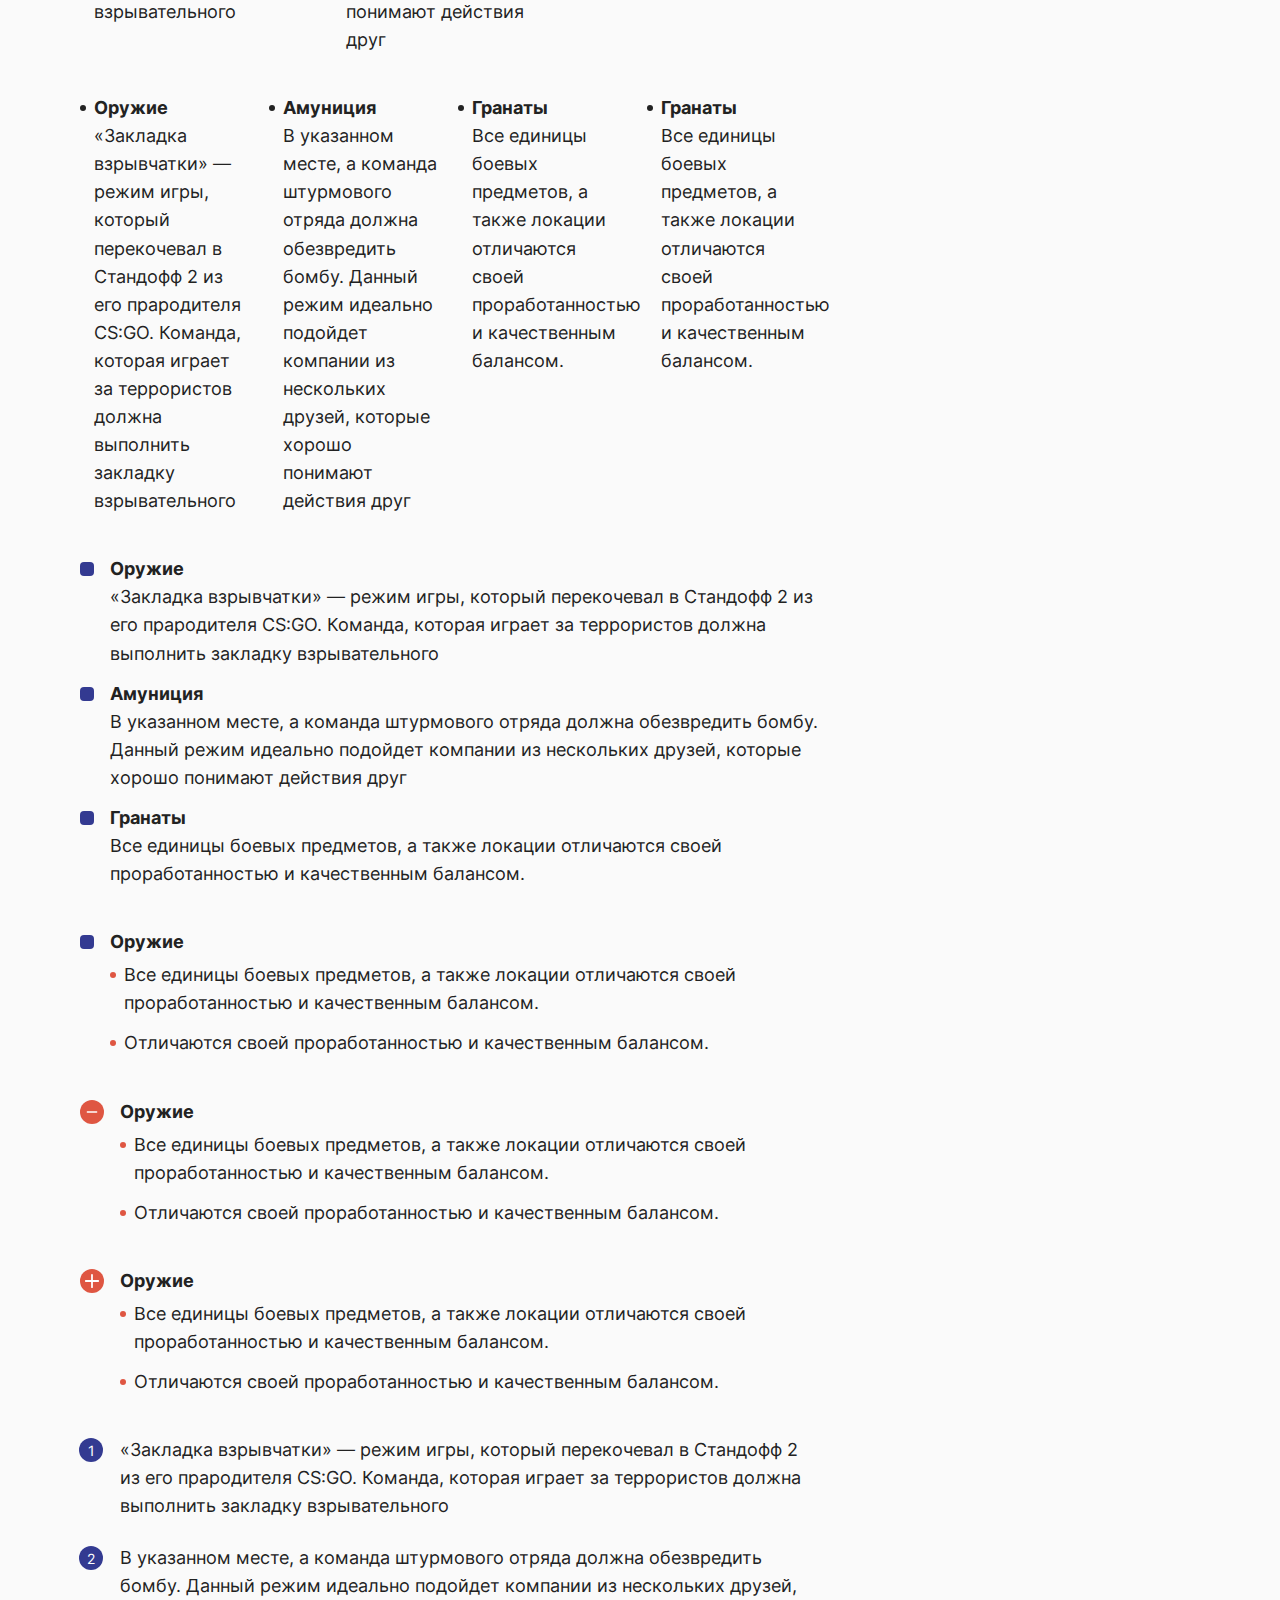
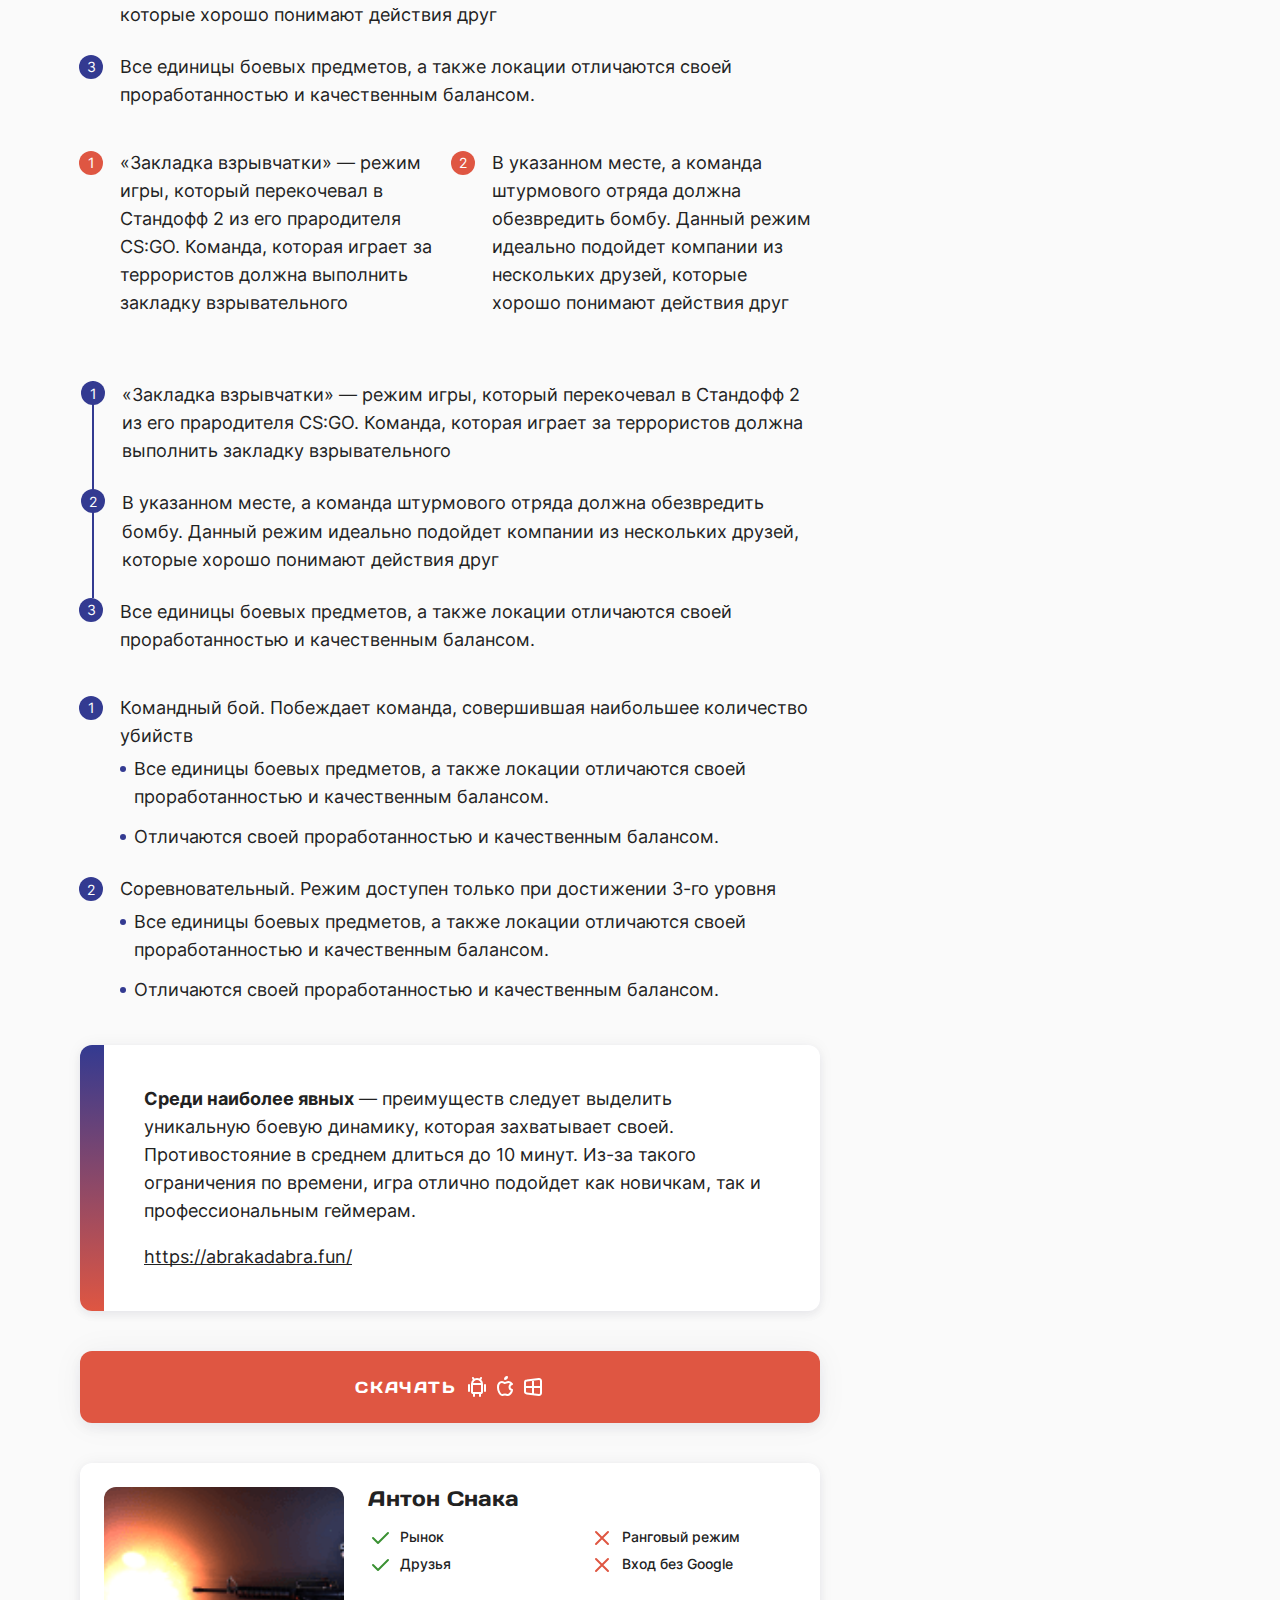
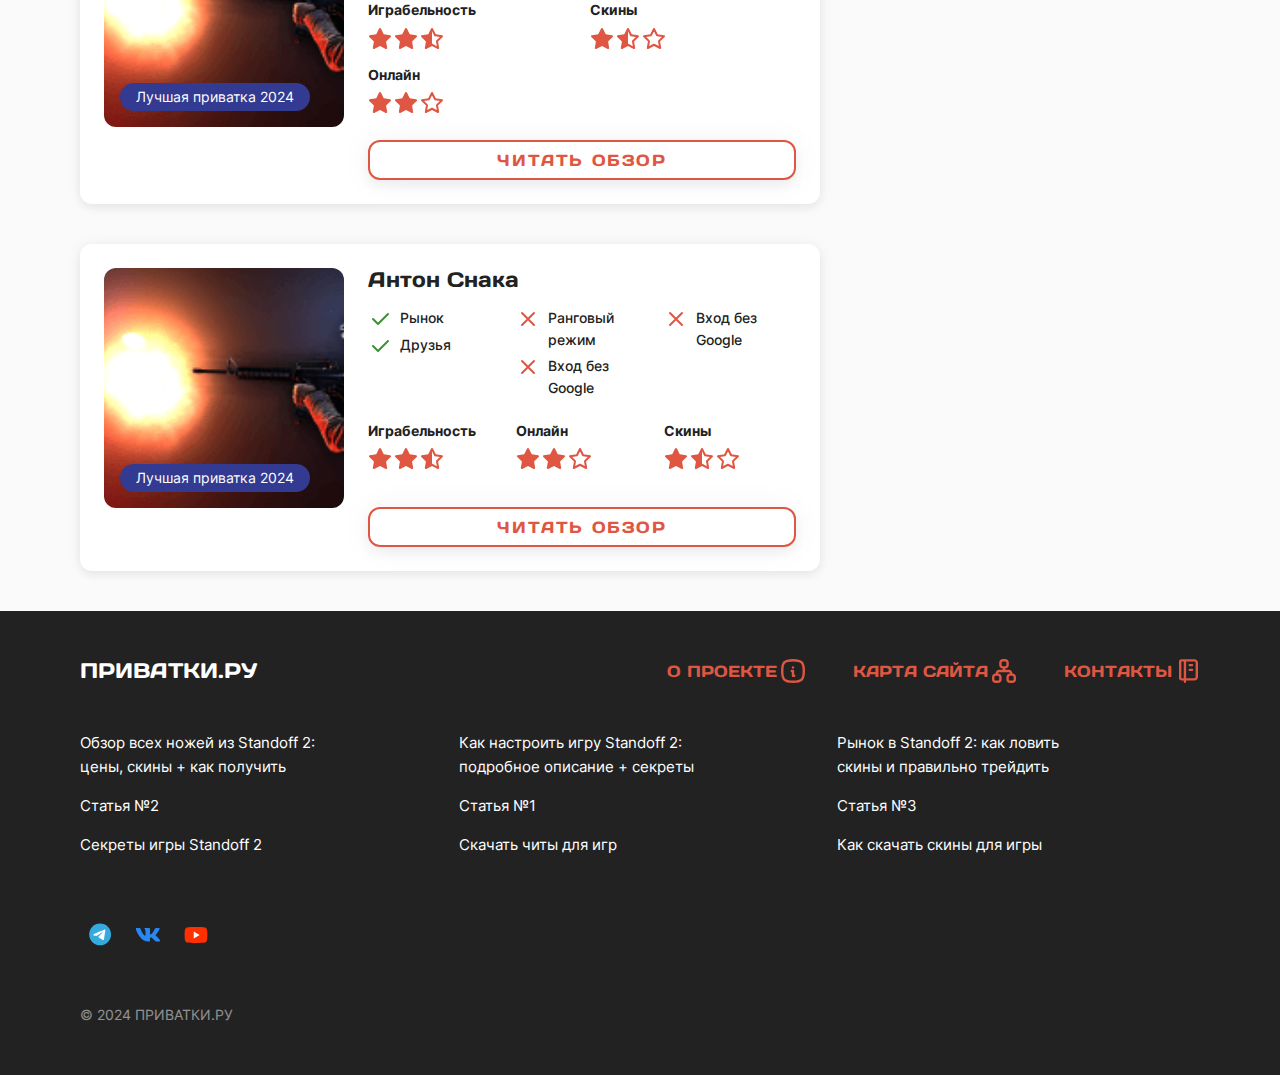
==== commit 81cd5ef4: "content-accordion fixes" ====
--- a/index.html
+++ b/index.html
@@ -430,14 +430,14 @@
             </div>
             <div class="accordion-body">
               <div class="accordion-body-container">
-                <ol class="purple">
+                <ul class="purple">
                   <li><a href="#">Особенности гемплея</a></li>
                   <li><a href="#">Графика</a></li>
                   <li><a href="#">Игровой режим</a></li>
                   <li><a href="#">Преимущества</a></li>
                   <li><a href="#">Скачать</a></li>
                   <li><a href="#">Заключение</a></li>
-                </ol>
+                </ul>
               </div>
             </div>
           </div>
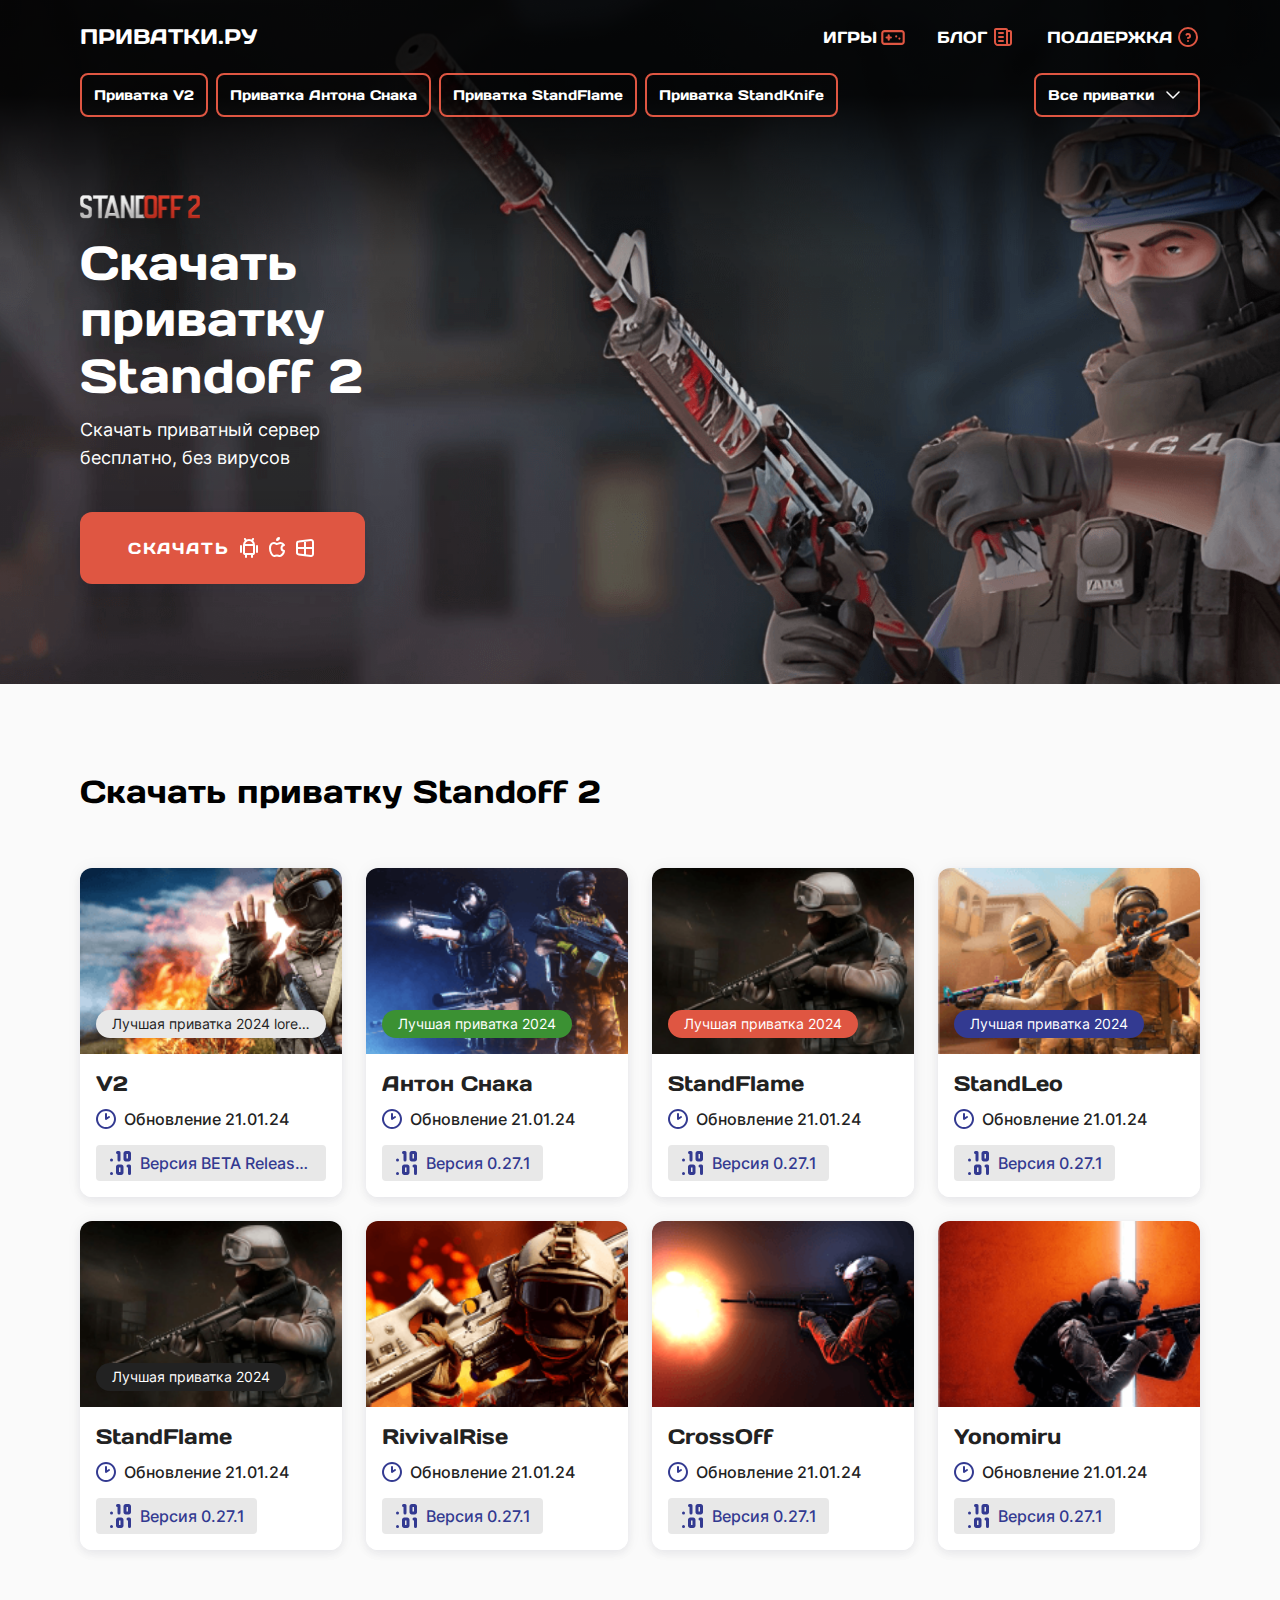
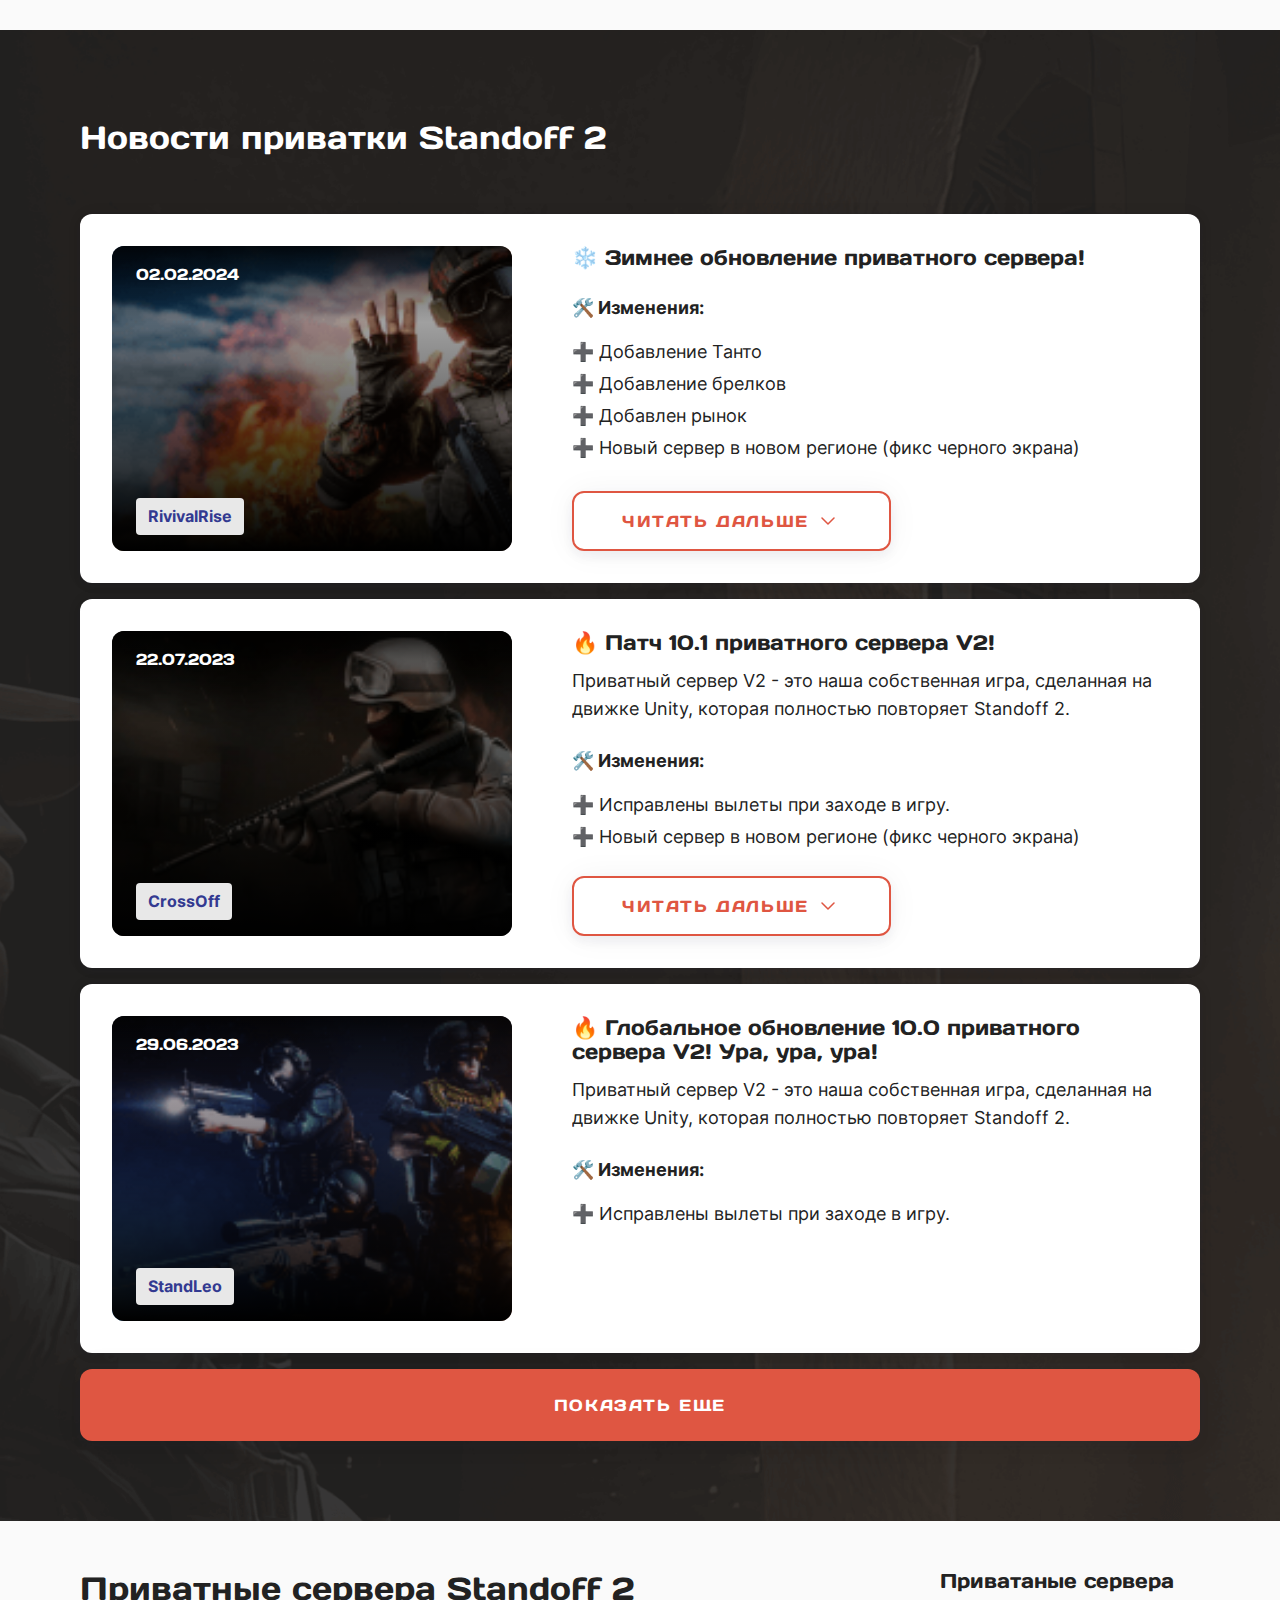
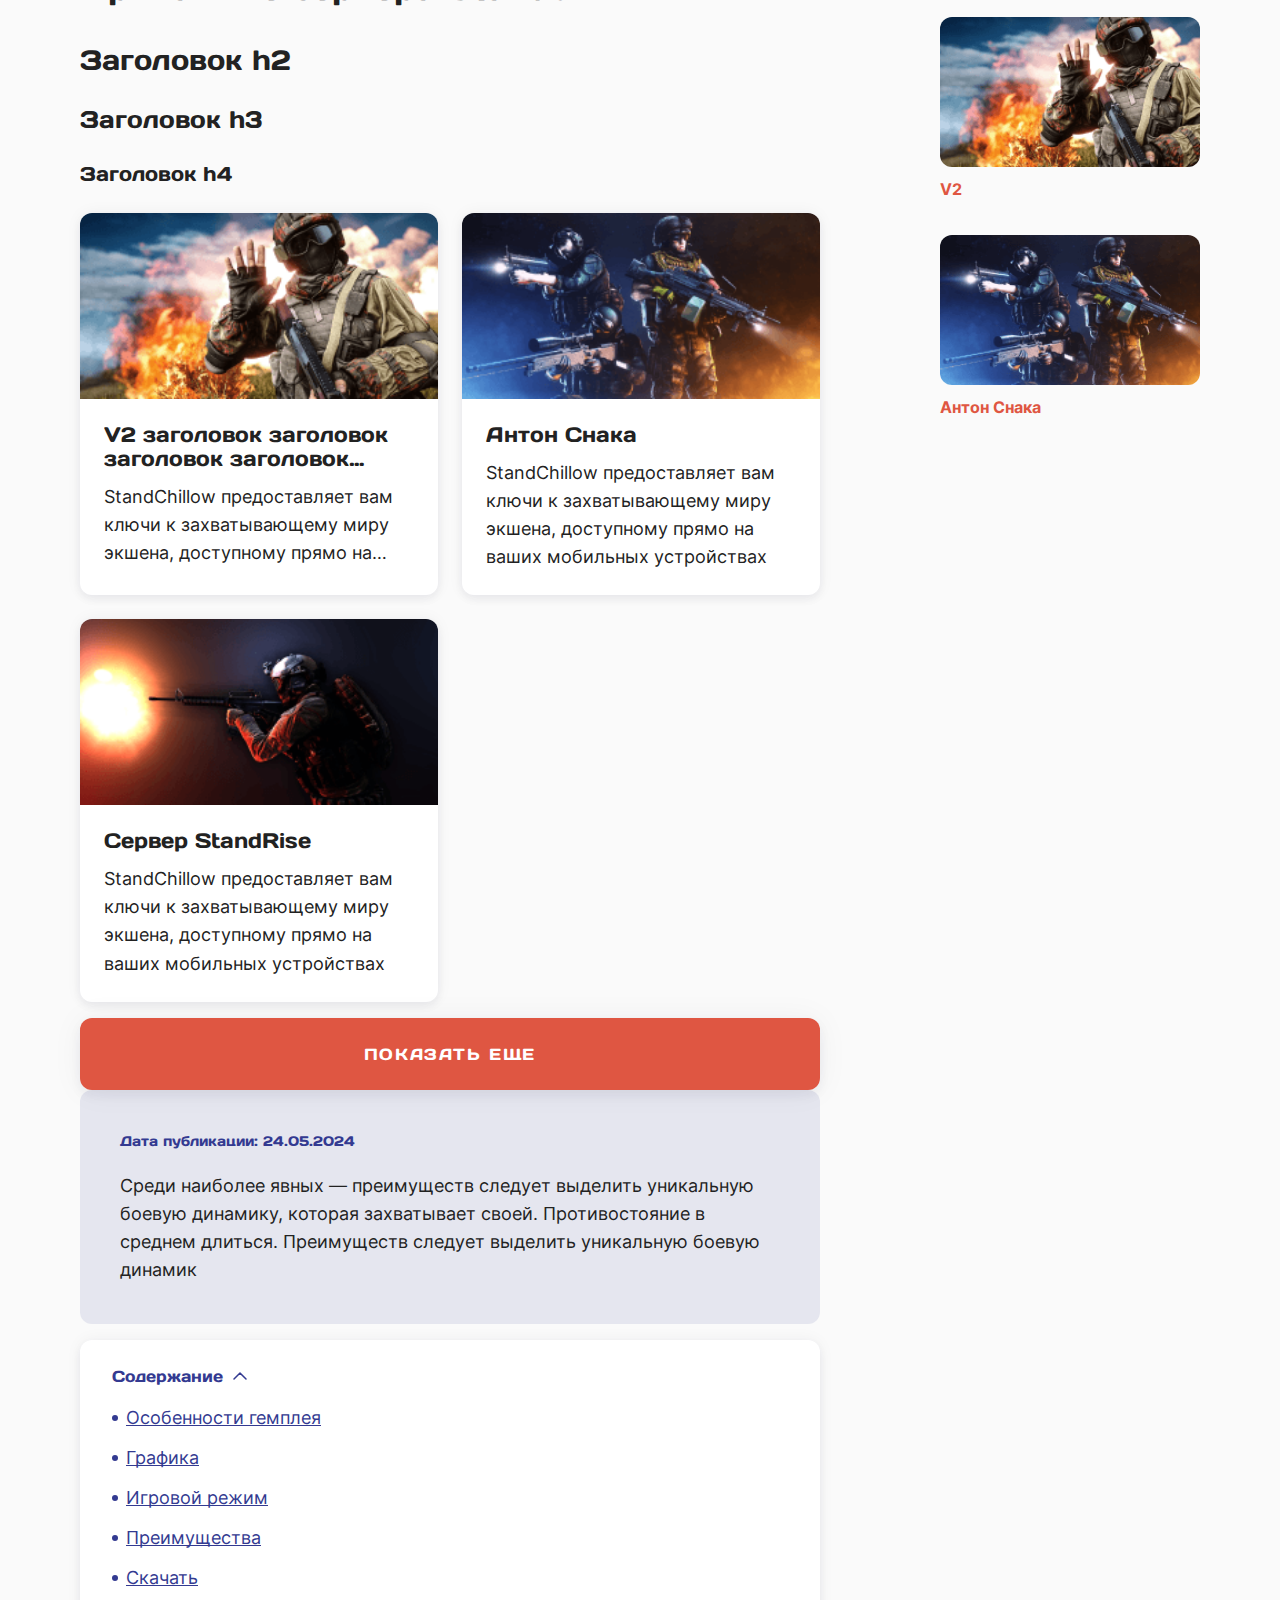
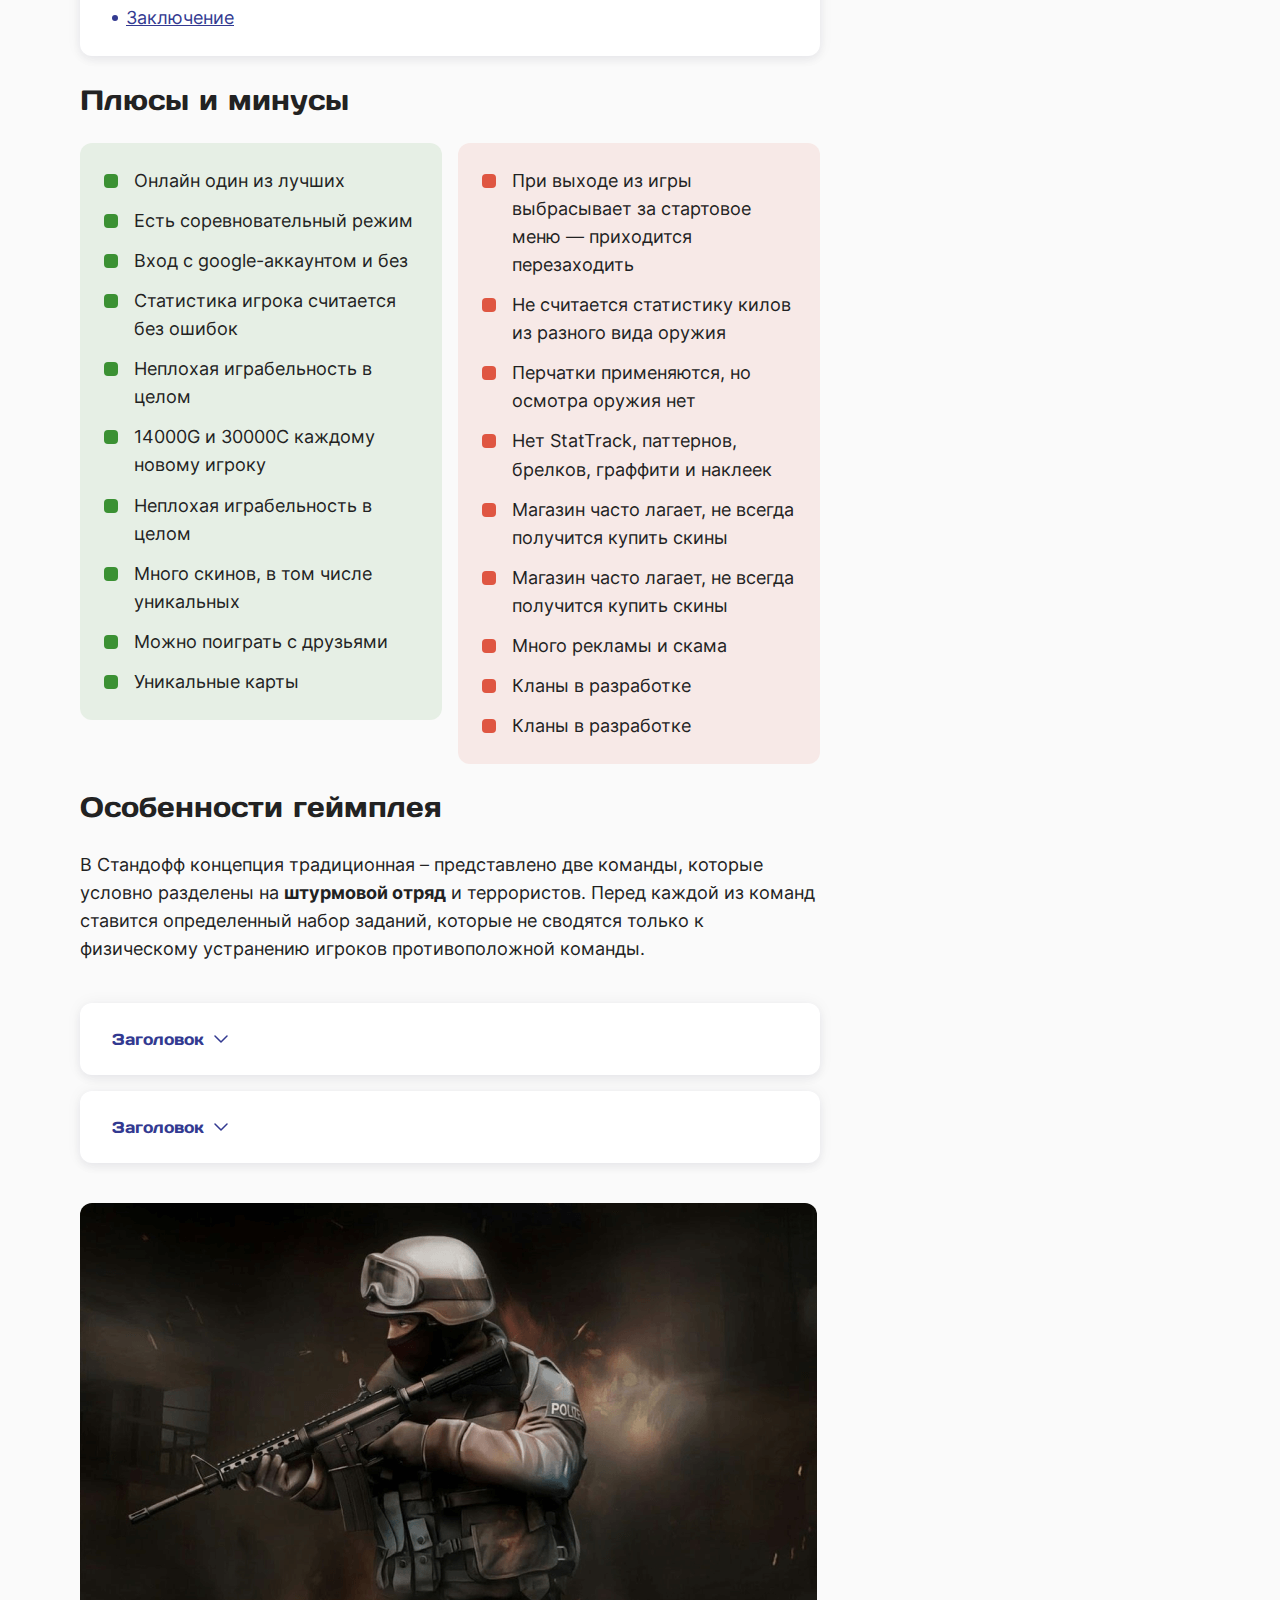
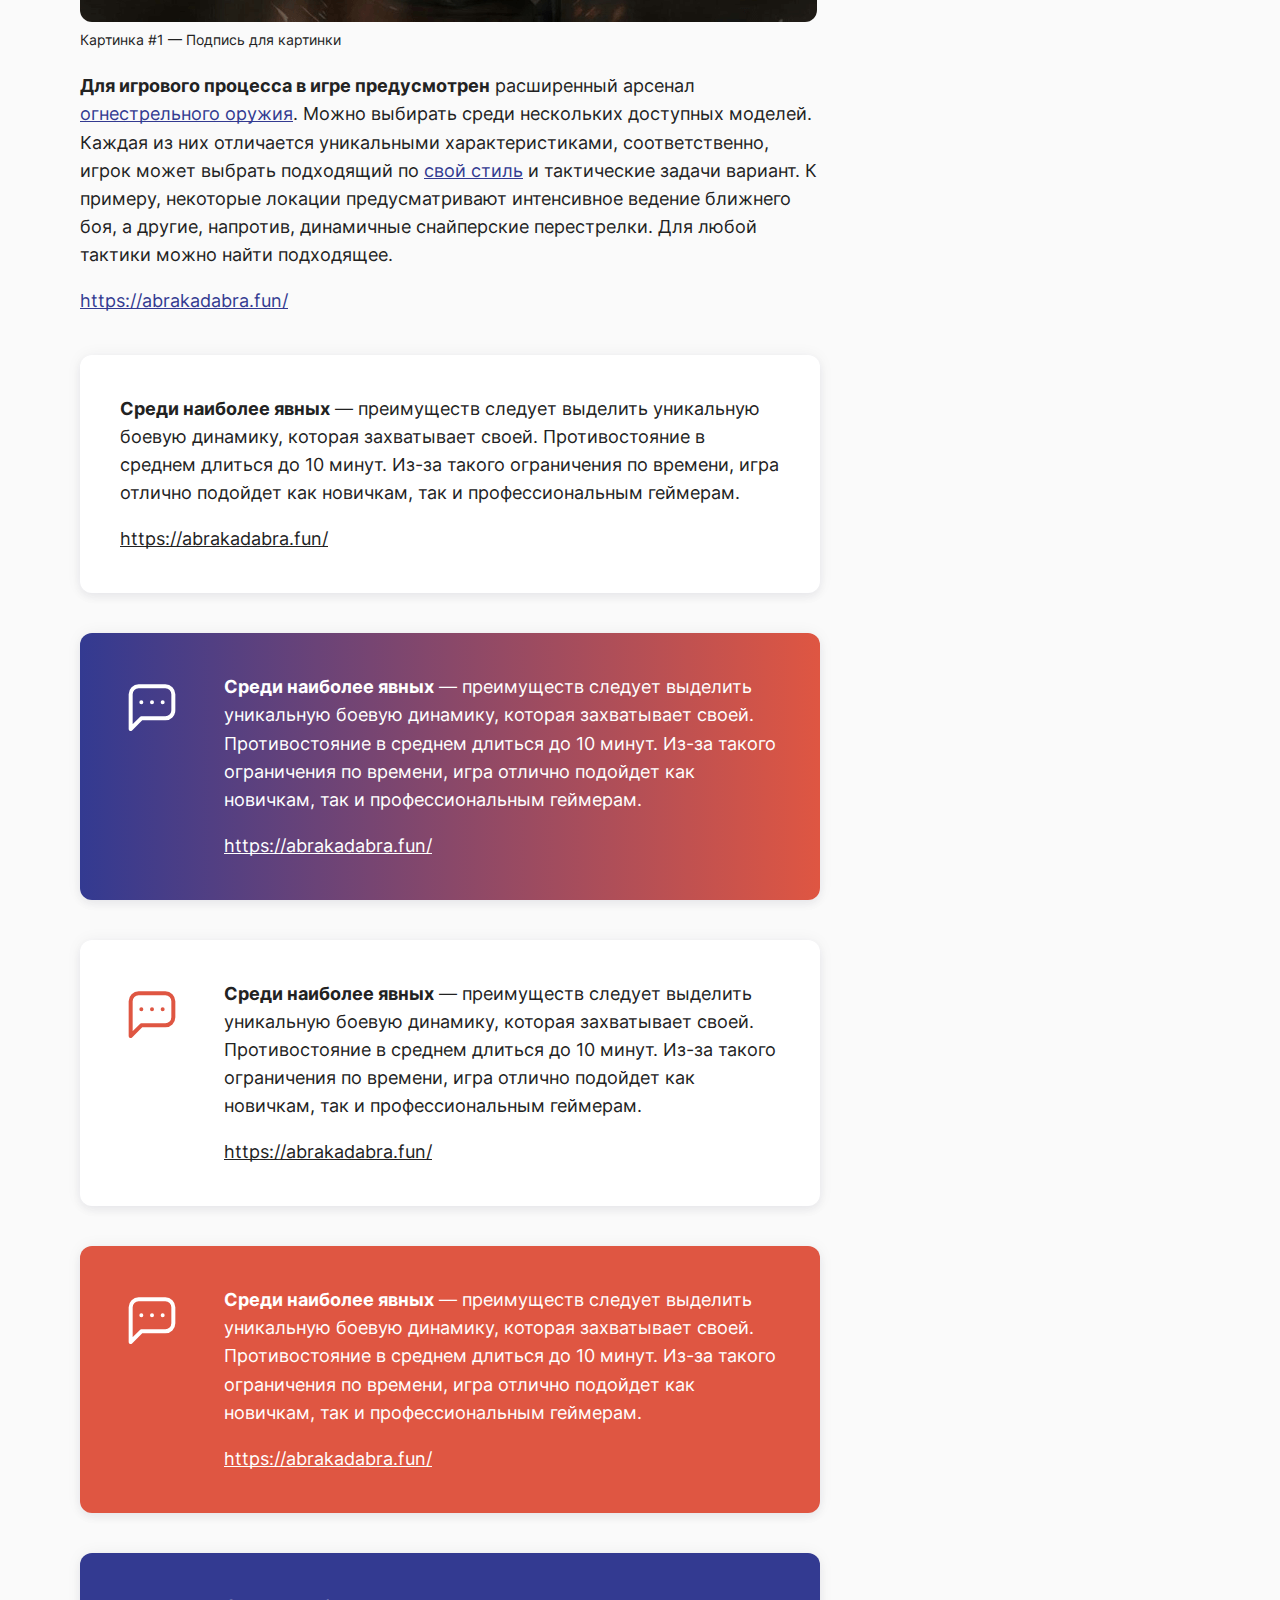
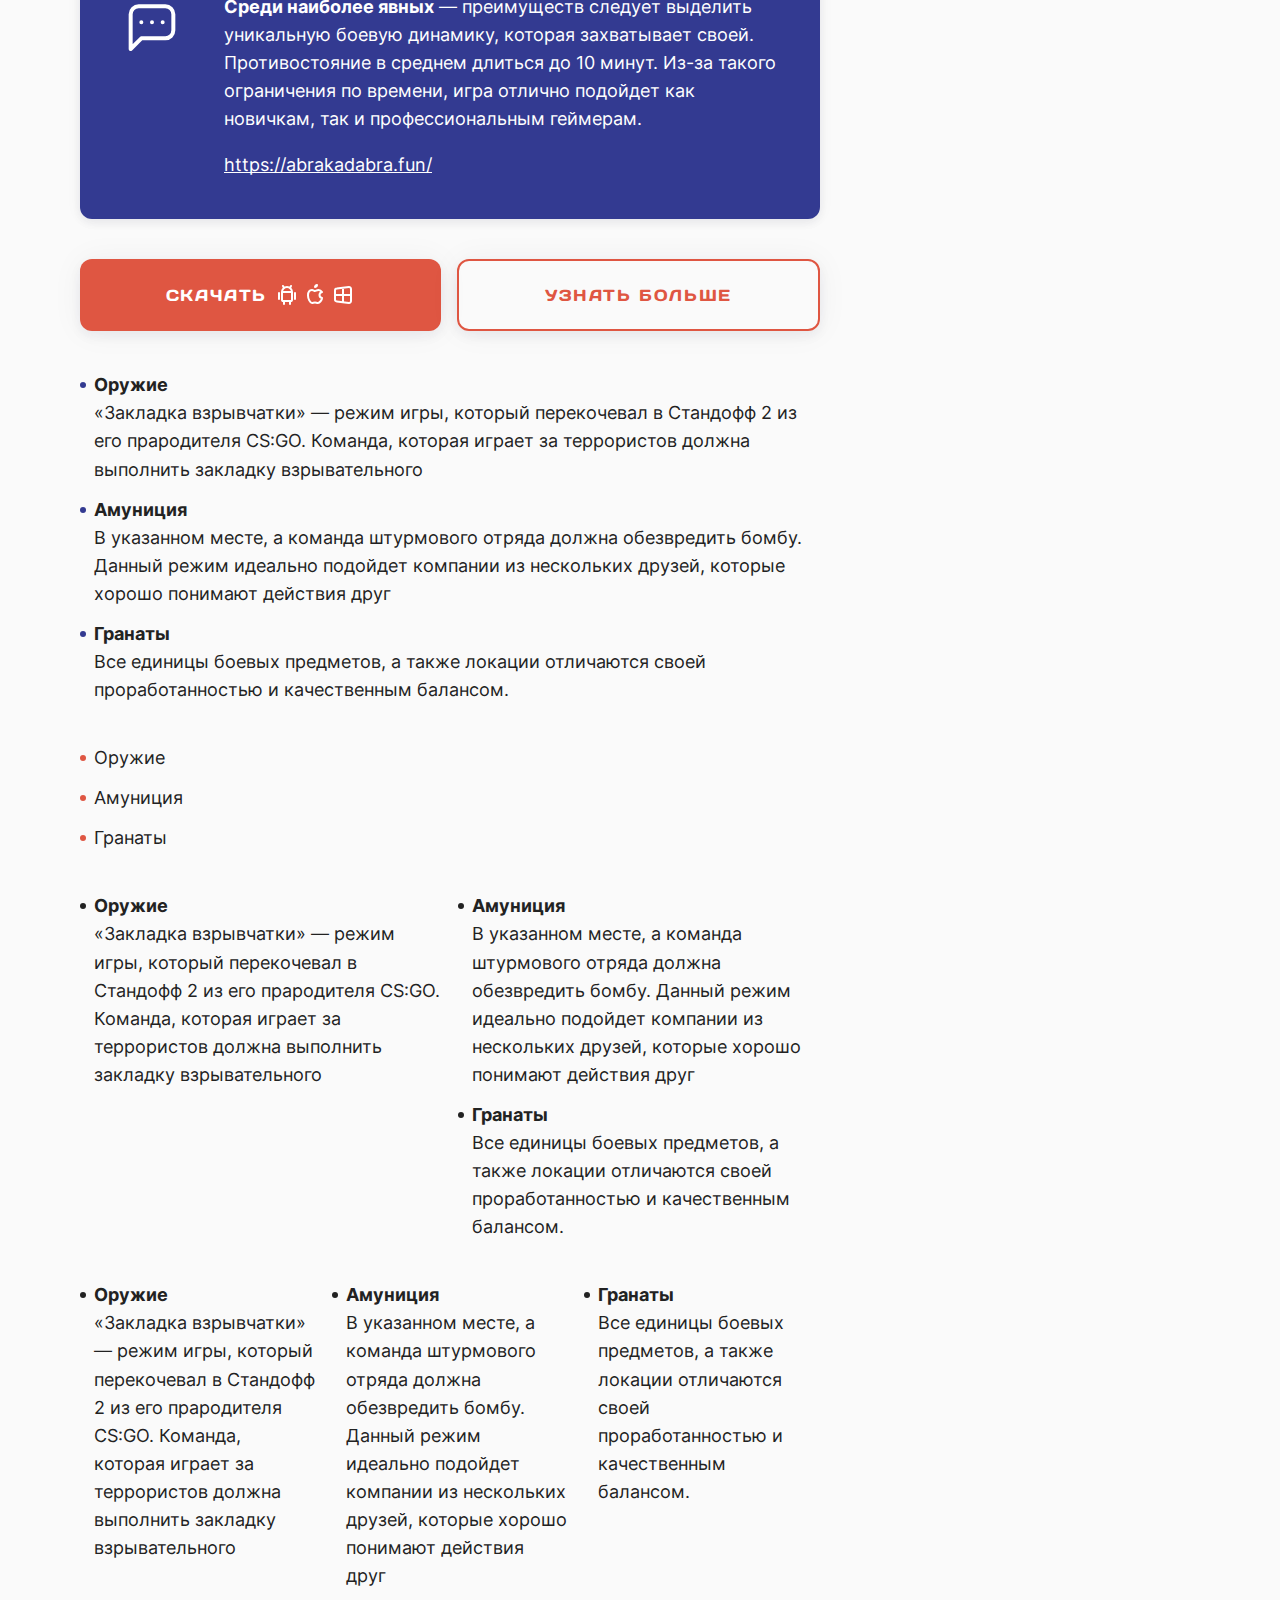
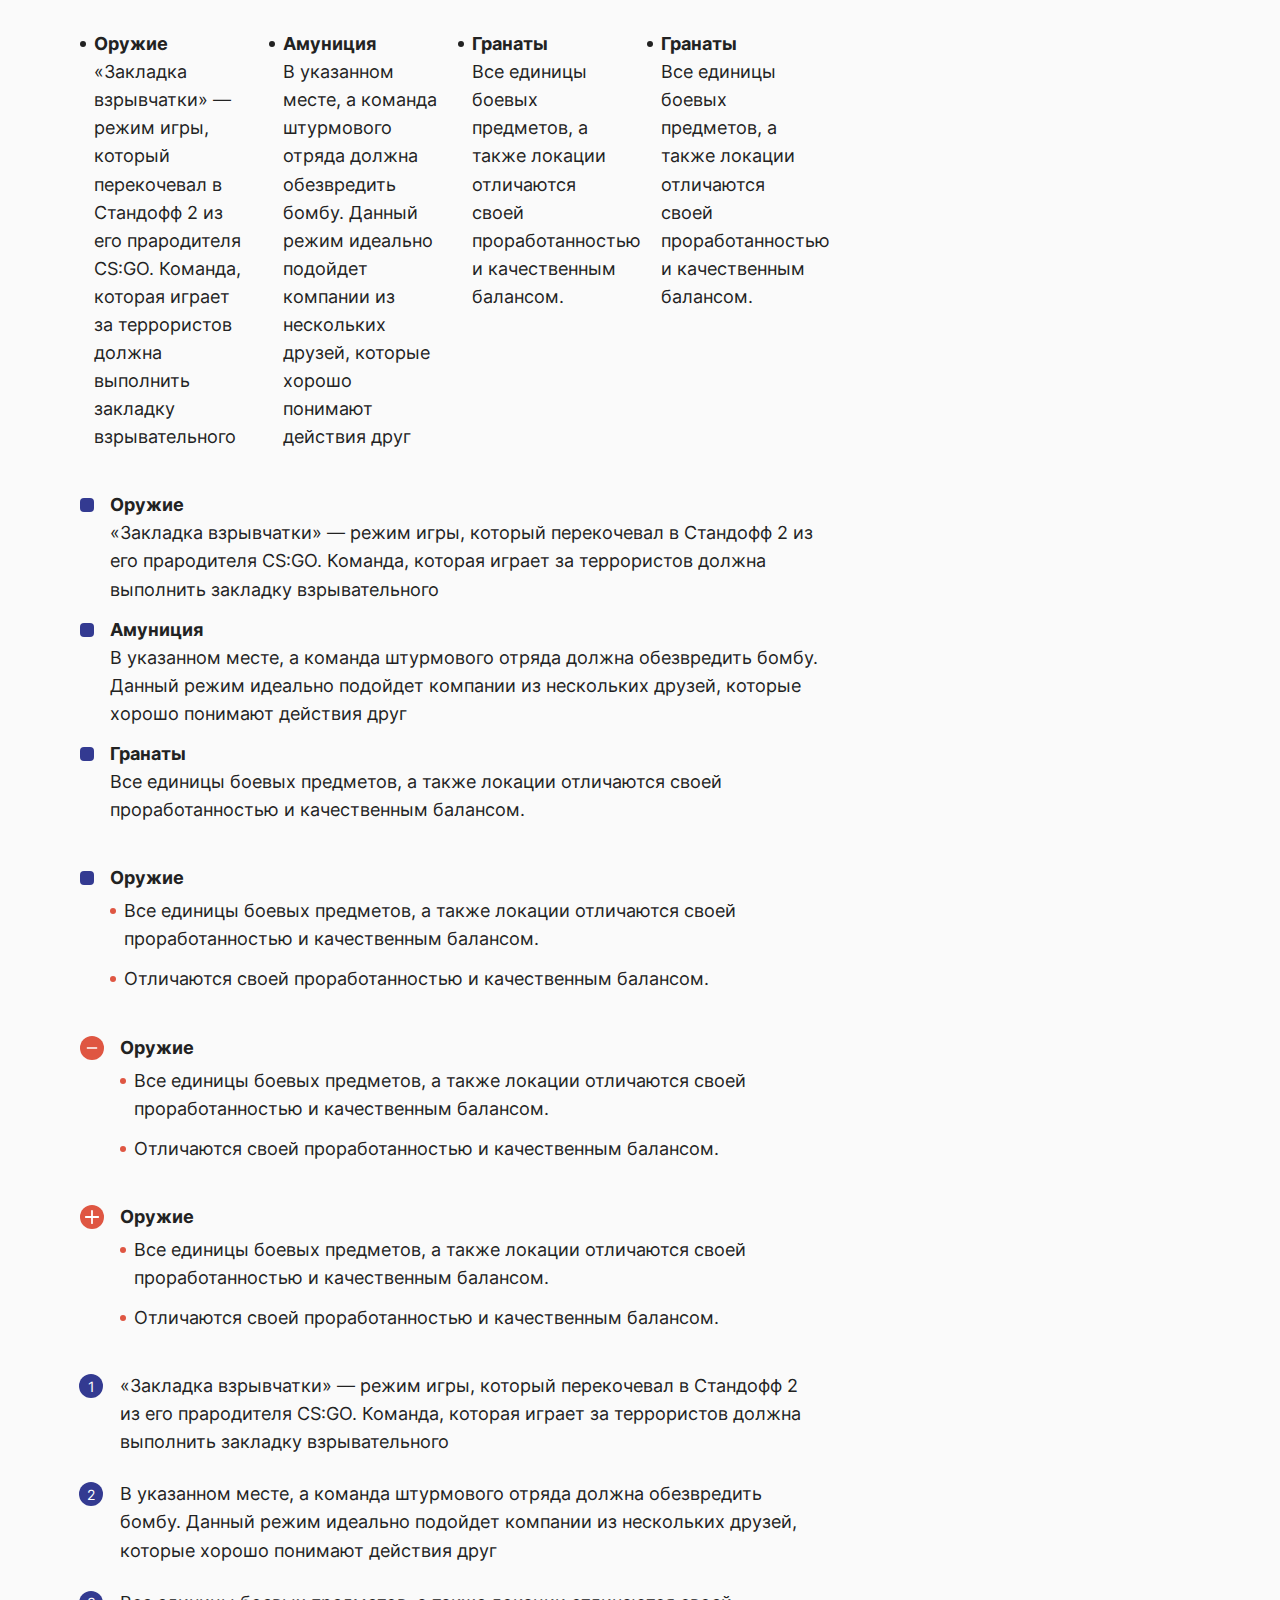
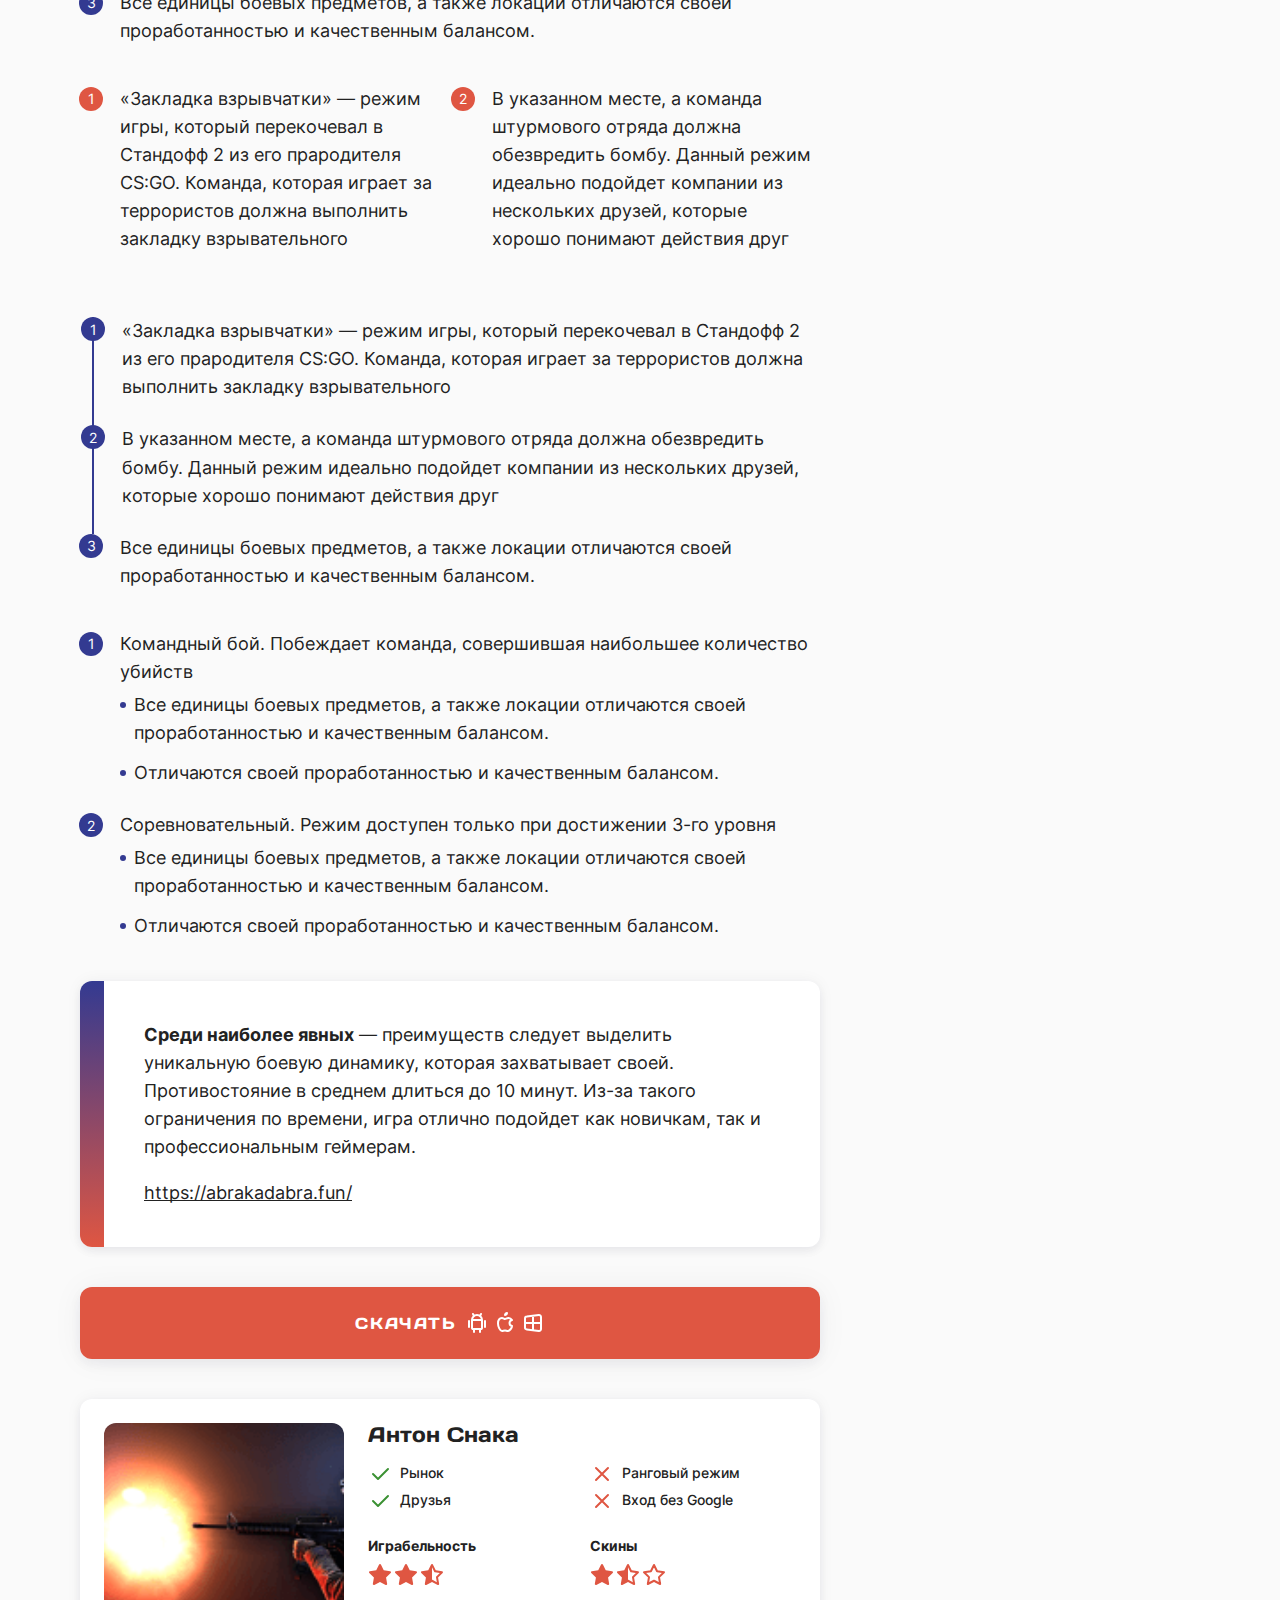
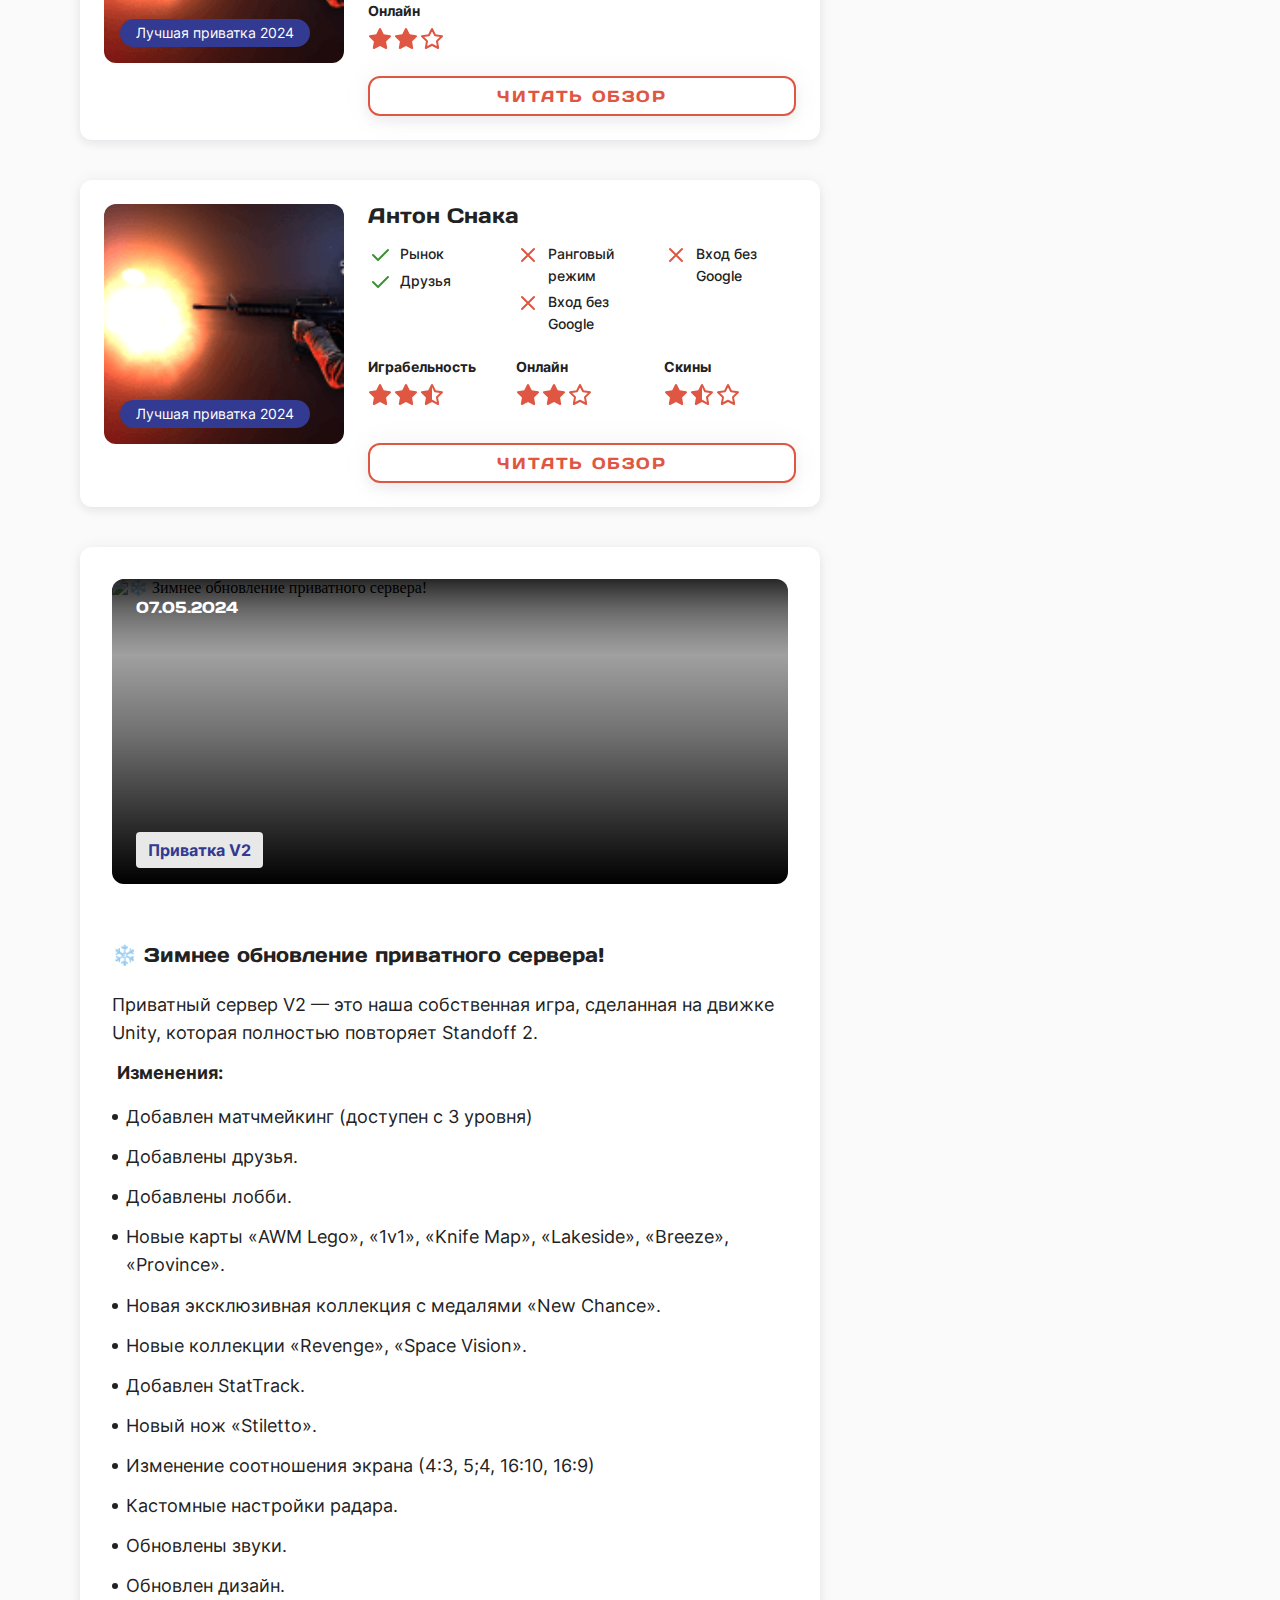
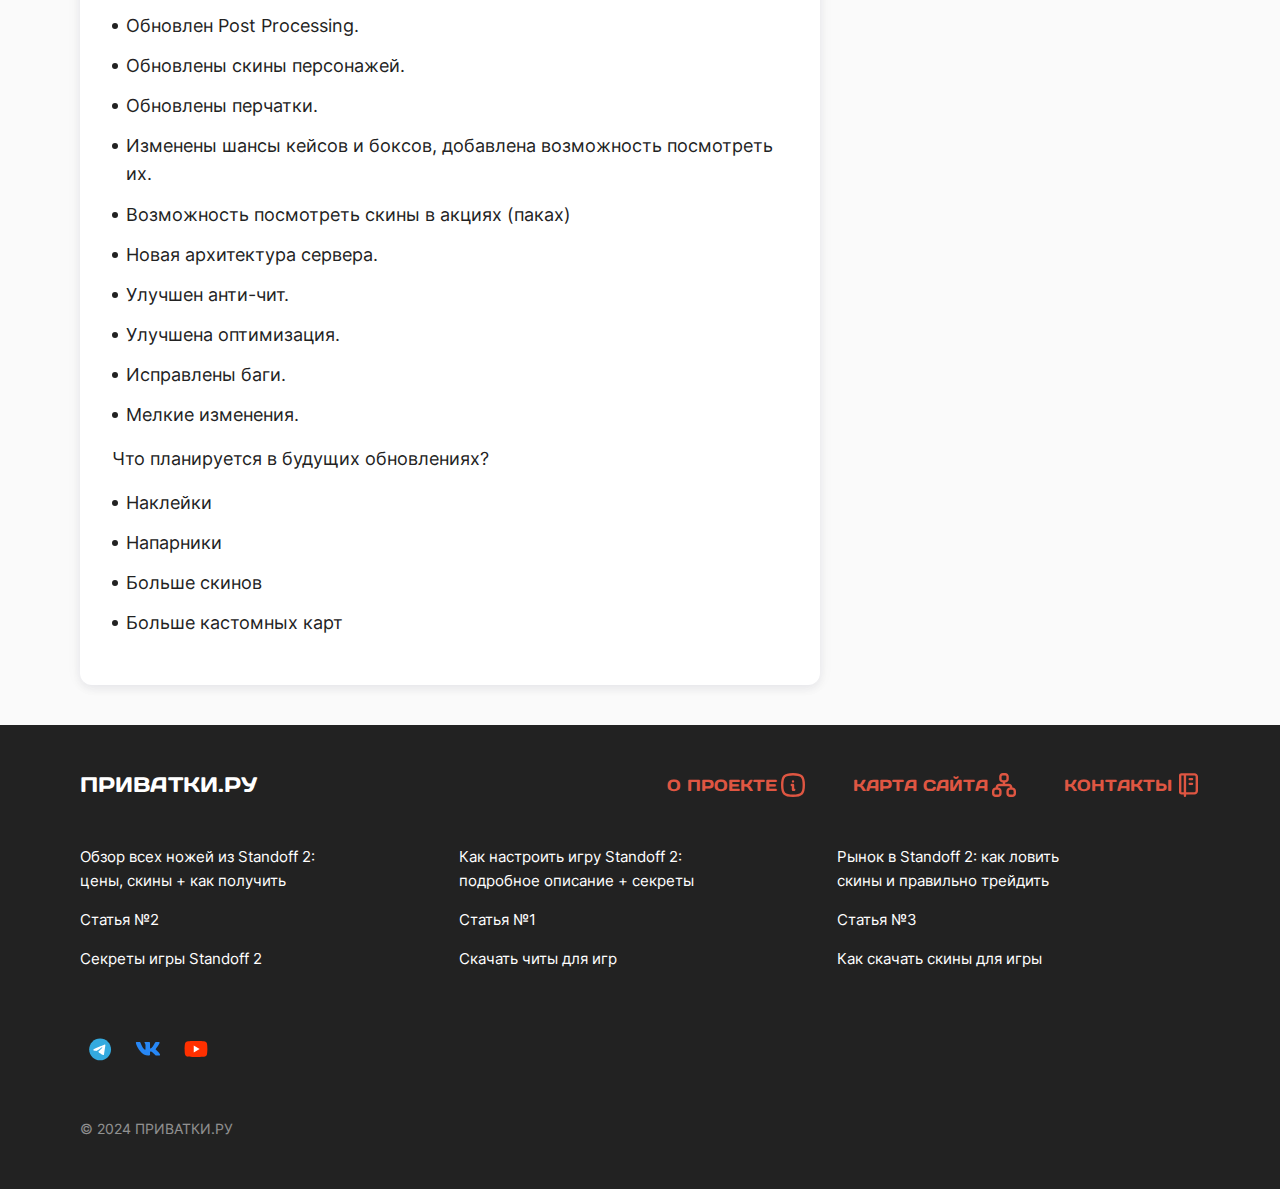
==== commit d98c9683: "blog fixes" ====
--- a/index.html
+++ b/index.html
@@ -415,14 +415,14 @@
             </div>
             <a class="red-button private-servers__button" href="#">Показать еще</a>
           </div>
-          <div class="card blue blog__mt-top">
+          <div class="card blue">
             <div class="card__date">
               <span>Дата публикации: 24.05.2024</span>
             </div>
             <p>Среди наиболее явных — преимуществ следует выделить уникальную боевую динамику, которая захватывает
               своей. Противостояние в среднем длиться. Преимуществ следует выделить уникальную боевую динамик</p>
           </div>
-          <div class="accordion-item accordion-item_active blog__mt-top">
+          <div class="accordion-item accordion-item_active">
             <div class="accordion-head">
               <div class="accordion-head-text">
                 <span>Содержание</span>
@@ -533,7 +533,7 @@
           <p>
             <a href="https://abrakadabra.fun/" target="_blank" rel="noreferrer">https://abrakadabra.fun/</a>
           </p>
-          <blockquote class="blog__mt-top">
+          <blockquote>
             <p>
               <strong>Среди наиболее явных</strong> — преимуществ следует выделить уникальную боевую динамику,
               которая
@@ -545,7 +545,7 @@
               <a href="https://abrakadabra.fun/" target="_blank" rel="noreferrer">https://abrakadabra.fun/</a>
             </p>
           </blockquote>
-          <blockquote class="gradient icon blog__mt-top">
+          <blockquote class="gradient icon">
             <p>
               <strong>Среди наиболее явных</strong> — преимуществ следует выделить уникальную боевую динамику,
               которая
@@ -557,7 +557,7 @@
               <a href="https://abrakadabra.fun/" target="_blank" rel="noreferrer">https://abrakadabra.fun/</a>
             </p>
           </blockquote>
-          <blockquote class="white icon blog__mt-top">
+          <blockquote class="white icon">
             <p>
               <strong>Среди наиболее явных</strong> — преимуществ следует выделить уникальную боевую динамику,
               которая
@@ -569,7 +569,7 @@
               <a href="https://abrakadabra.fun/" target="_blank" rel="noreferrer">https://abrakadabra.fun/</a>
             </p>
           </blockquote>
-          <blockquote class="red icon blog__mt-top">
+          <blockquote class="red icon">
             <p>
               <strong>Среди наиболее явных</strong> — преимуществ следует выделить уникальную боевую динамику,
               которая
@@ -581,7 +581,7 @@
               <a href="https://abrakadabra.fun/" target="_blank" rel="noreferrer">https://abrakadabra.fun/</a>
             </p>
           </blockquote>
-          <blockquote class="purple icon blog__mt-top">
+          <blockquote class="purple icon">
             <p>
               <strong>Среди наиболее явных</strong> — преимуществ следует выделить уникальную боевую динамику,
               которая
@@ -793,7 +793,7 @@
               </ul>
             </li>
           </ol>
-          <blockquote class="line line-gradient white blog__mt-top">
+          <blockquote class="line line-gradient white">
             <p>
               <strong>Среди наиболее явных</strong> — преимуществ следует выделить уникальную боевую динамику,
               которая
@@ -871,6 +871,59 @@
               <a class="red-contour-button" href="">Читать обзор</a>
             </div>
           </div>
+          <div class="news-card blog__mt-top">
+            <div class="news-card__image-container">
+              <div class="news-card__date">
+                <span>07.05.2024</span>
+              </div>
+              <a href="https://privatki.ru/privatka/v2" class="news-card__name">Приватка V2</a>
+              <img class="news-card__image" src="https://privatki.ru/wp-content/uploads/2024/05/1-768x384.jpg"
+                alt="❄️ Зимнее обновление приватного сервера!">
+            </div>
+            <div class="news-card__text-container more-content-container">
+              <div class="more-content" style="max-height: none;">
+                <h4>❄️ Зимнее обновление приватного сервера!</h4>
+                <div class="news-card__list-container">
+                  <p>Приватный сервер V2 — это наша собственная игра, сделанная на движке Unity, которая полностью
+                    повторяет Standoff 2.</p>
+                  <p>&nbsp;<strong>Изменения:</strong></p>
+                  <ul>
+                    <li>Добавлен матчмейкинг (доступен с 3 уровня)</li>
+                    <li>Добавлены друзья.</li>
+                    <li>Добавлены лобби.</li>
+                    <li>Новые карты «AWM Lego», «1v1», «Knife Map», «Lakeside», «Breeze», «Province».</li>
+                    <li>Новая эксклюзивная коллекция с медалями «New Chance».</li>
+                    <li>Новые коллекции «Revenge», «Space Vision».</li>
+                    <li>Добавлен StatTrack.</li>
+                    <li>Новый нож «Stiletto».</li>
+                    <li>Изменение соотношения экрана (4:3, 5;4, 16:10, 16:9)</li>
+                    <li>Кастомные настройки радара.</li>
+                    <li>Обновлены звуки.</li>
+                    <li>Обновлен дизайн.</li>
+                    <li>Обновлен Post Processing.</li>
+                    <li>Обновлены скины персонажей.</li>
+                    <li>Обновлены перчатки.</li>
+                    <li>Изменены шансы кейсов и боксов, добавлена возможность посмотреть их.</li>
+                    <li>Возможность посмотреть скины в акциях (паках)</li>
+                    <li>Новая архитектура сервера.</li>
+                    <li>Улучшен анти-чит.</li>
+                    <li>Улучшена оптимизация.</li>
+                    <li>Исправлены баги.</li>
+                    <li>Мелкие изменения.</li>
+                  </ul>
+                  <p>Что планируется в будущих обновлениях?</p>
+                  <ul>
+                    <li>Наклейки</li>
+                    <li>Напарники</li>
+                    <li>Больше скинов</li>
+                    <li>Больше кастомных карт</li>
+                  </ul>
+                </div>
+              </div>
+              <button class="red-contour-button news-card__button more-content-button" href="#"
+                style="display: none;">Читать дальше</button>
+            </div>
+          </div>
           <!--
           <div class="private-review__card blog__mt-top">
             <div class="private-review__card-image-container">
@@ -928,6 +981,7 @@
                   <span>Антон Снака</span>
                 </div>
               </a>
+              <!--
               <a class="sidebar__link" href="/">
                 <div class="sidebar__link-image-container">
                   <img class="sidebar__link-image" src="./img/StandFlame.png" alt="StandFlame">
@@ -944,7 +998,9 @@
                   <span>StandLeo</span>
                 </div>
               </a>
-            </div>
+              -->
+            </div>
+            <!--
             <div class="sidebar__links-list sidebar-item">
               <h4>Полезная информация</h4>
               <a class="sidebar__link" href="/">
@@ -974,6 +1030,7 @@
                 </div>
               </a>
             </div>
+            -->
           </div>
         </div>
       </div>
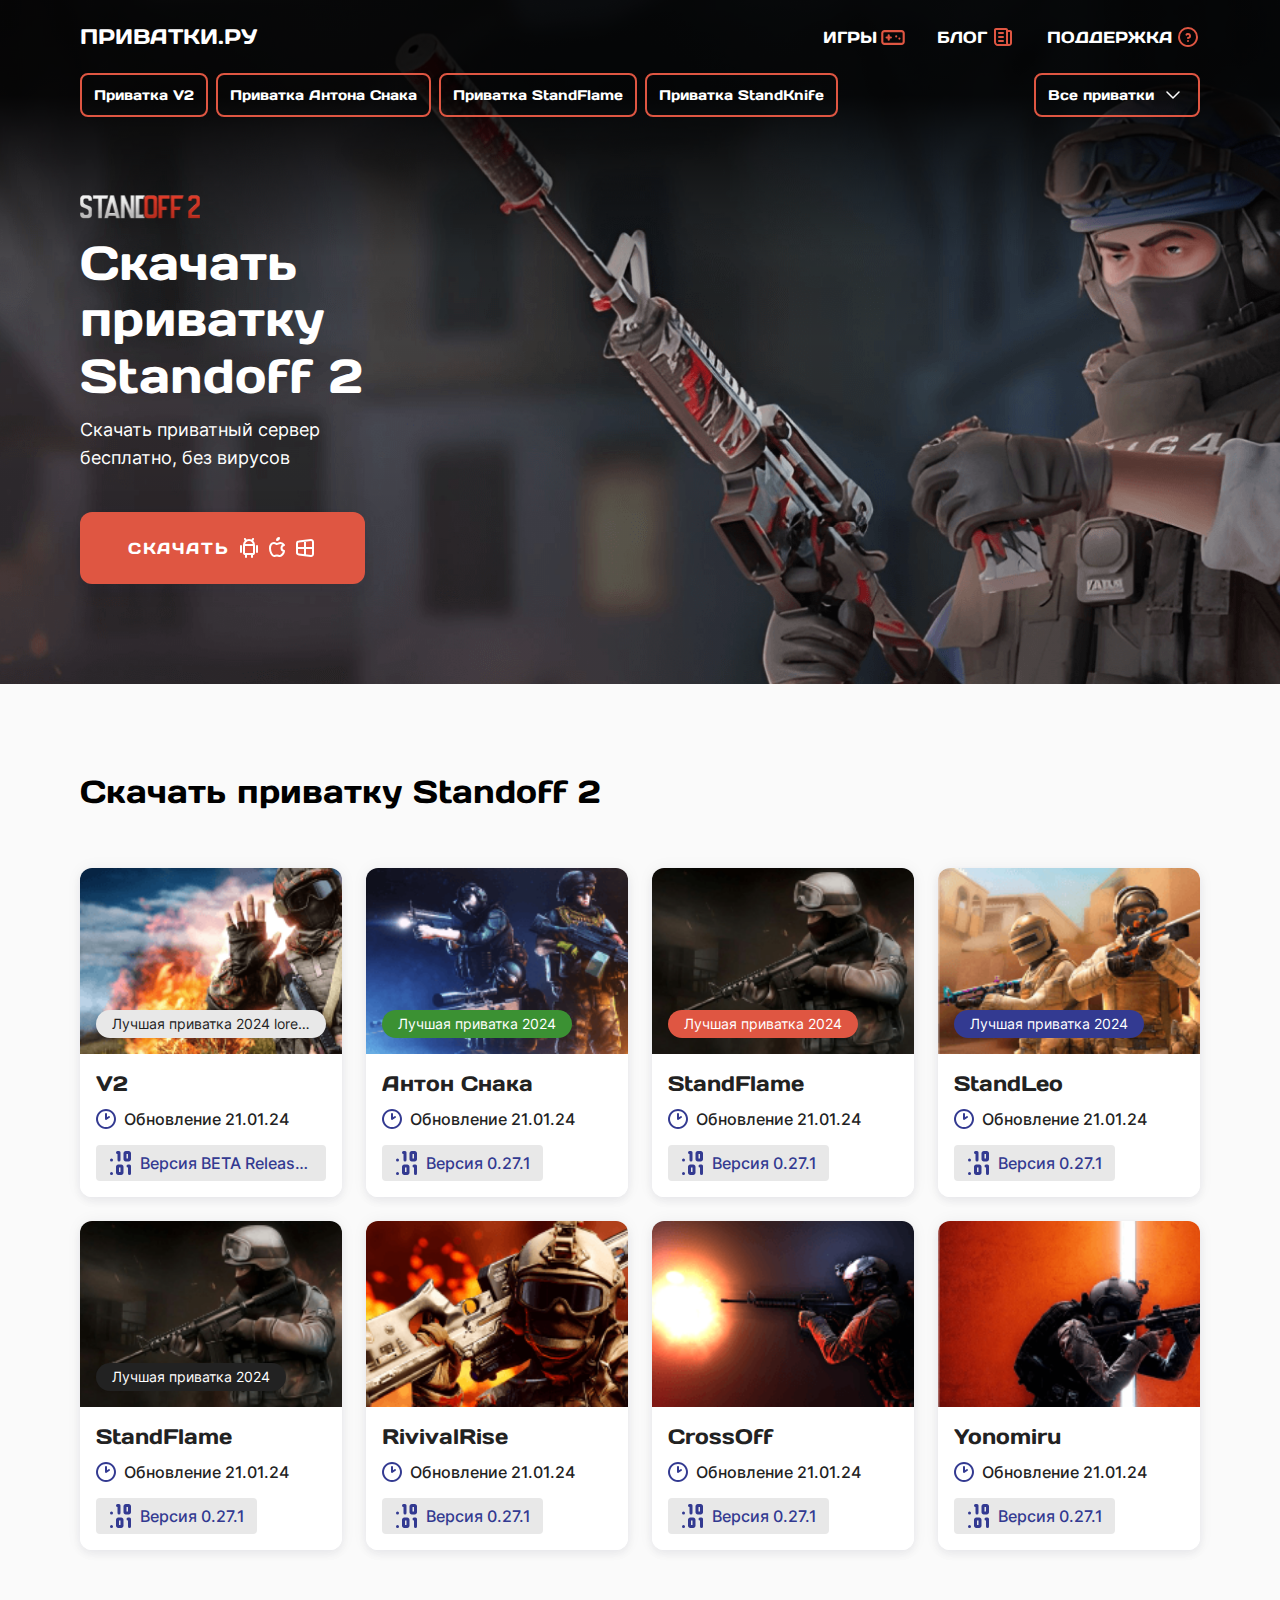
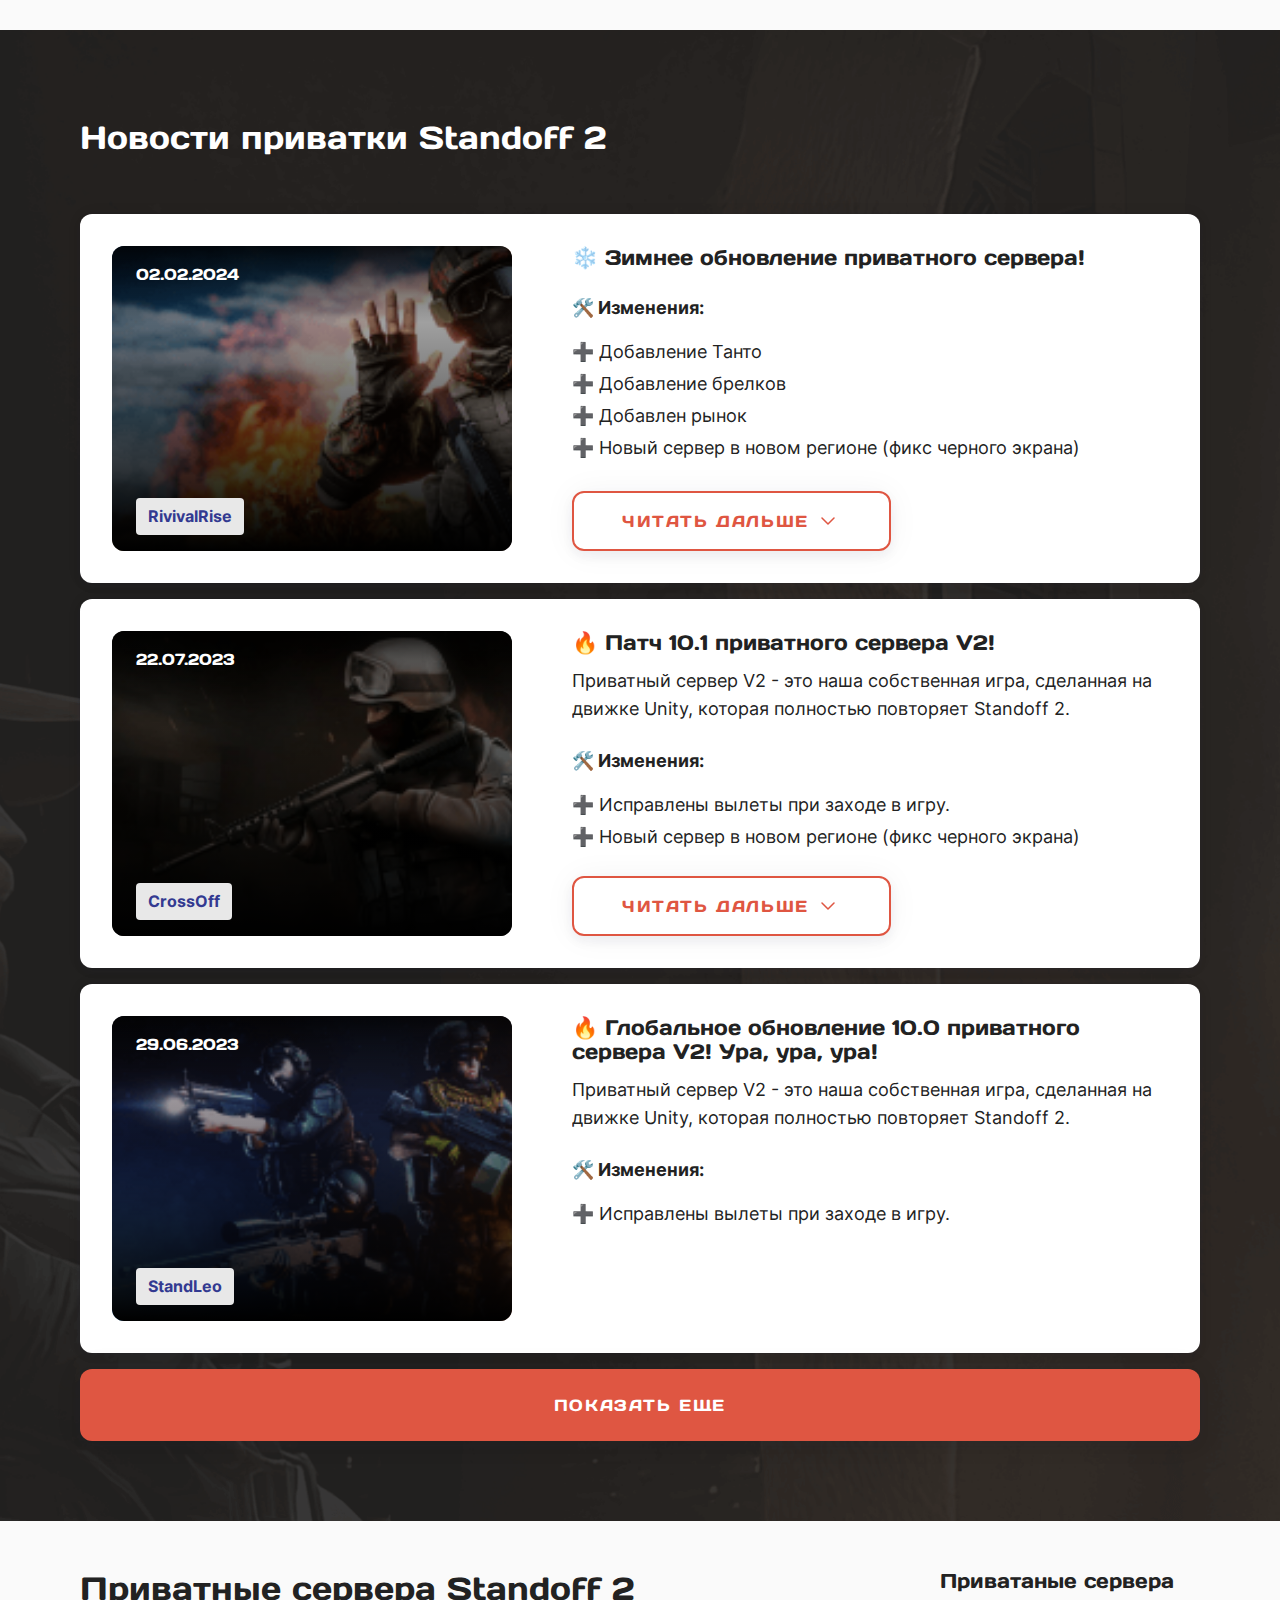
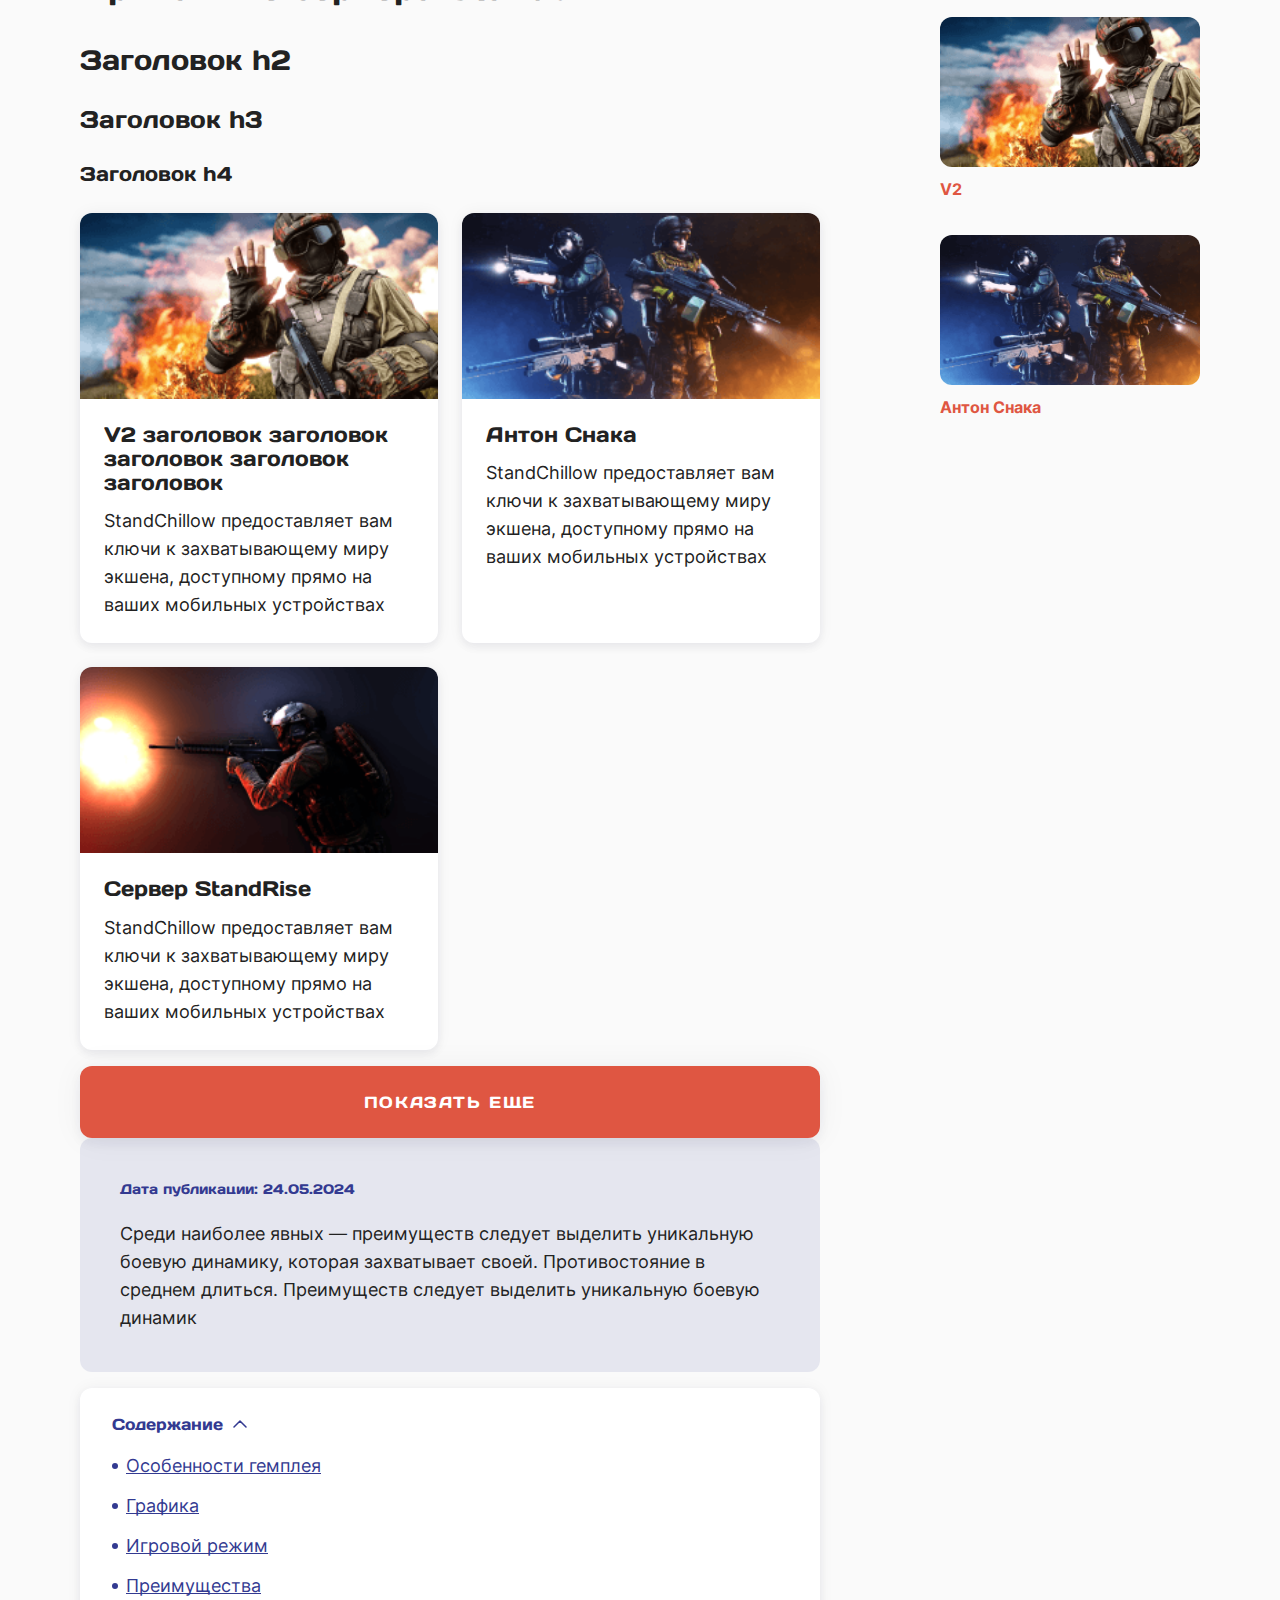
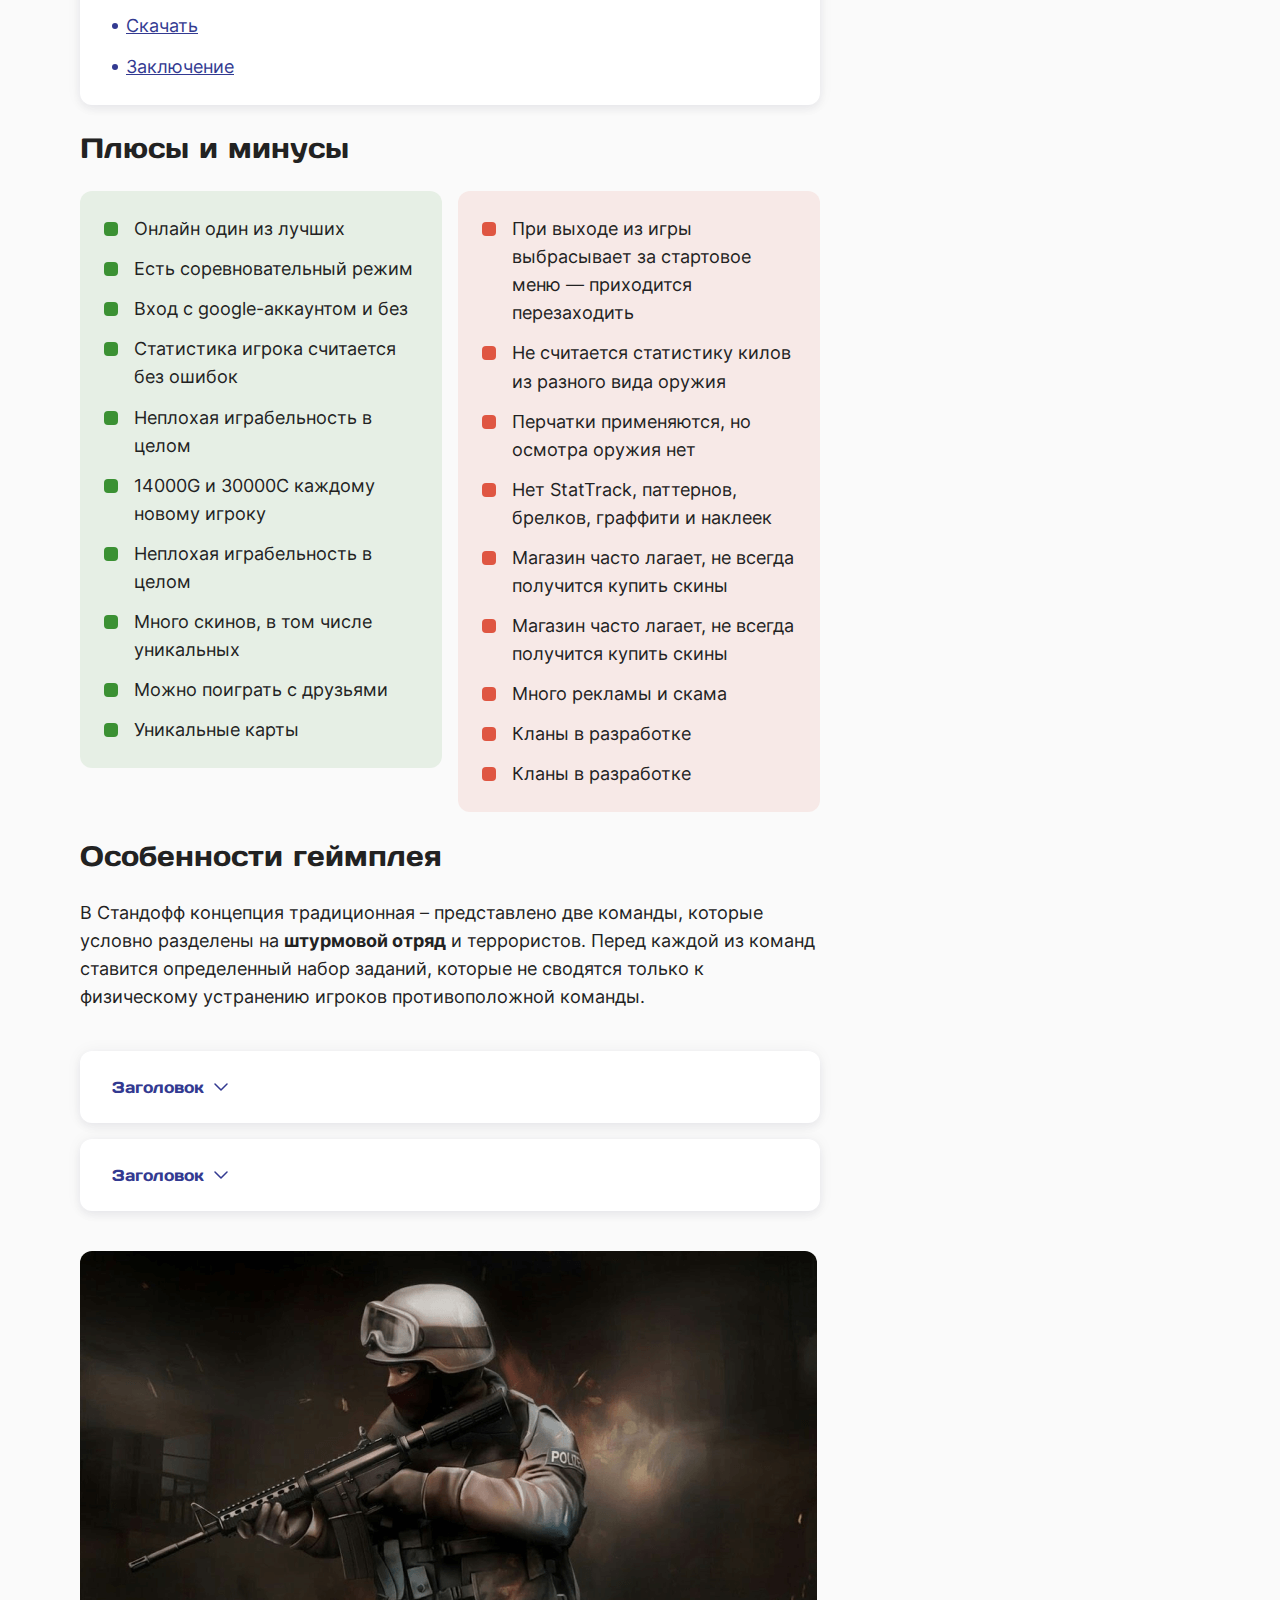
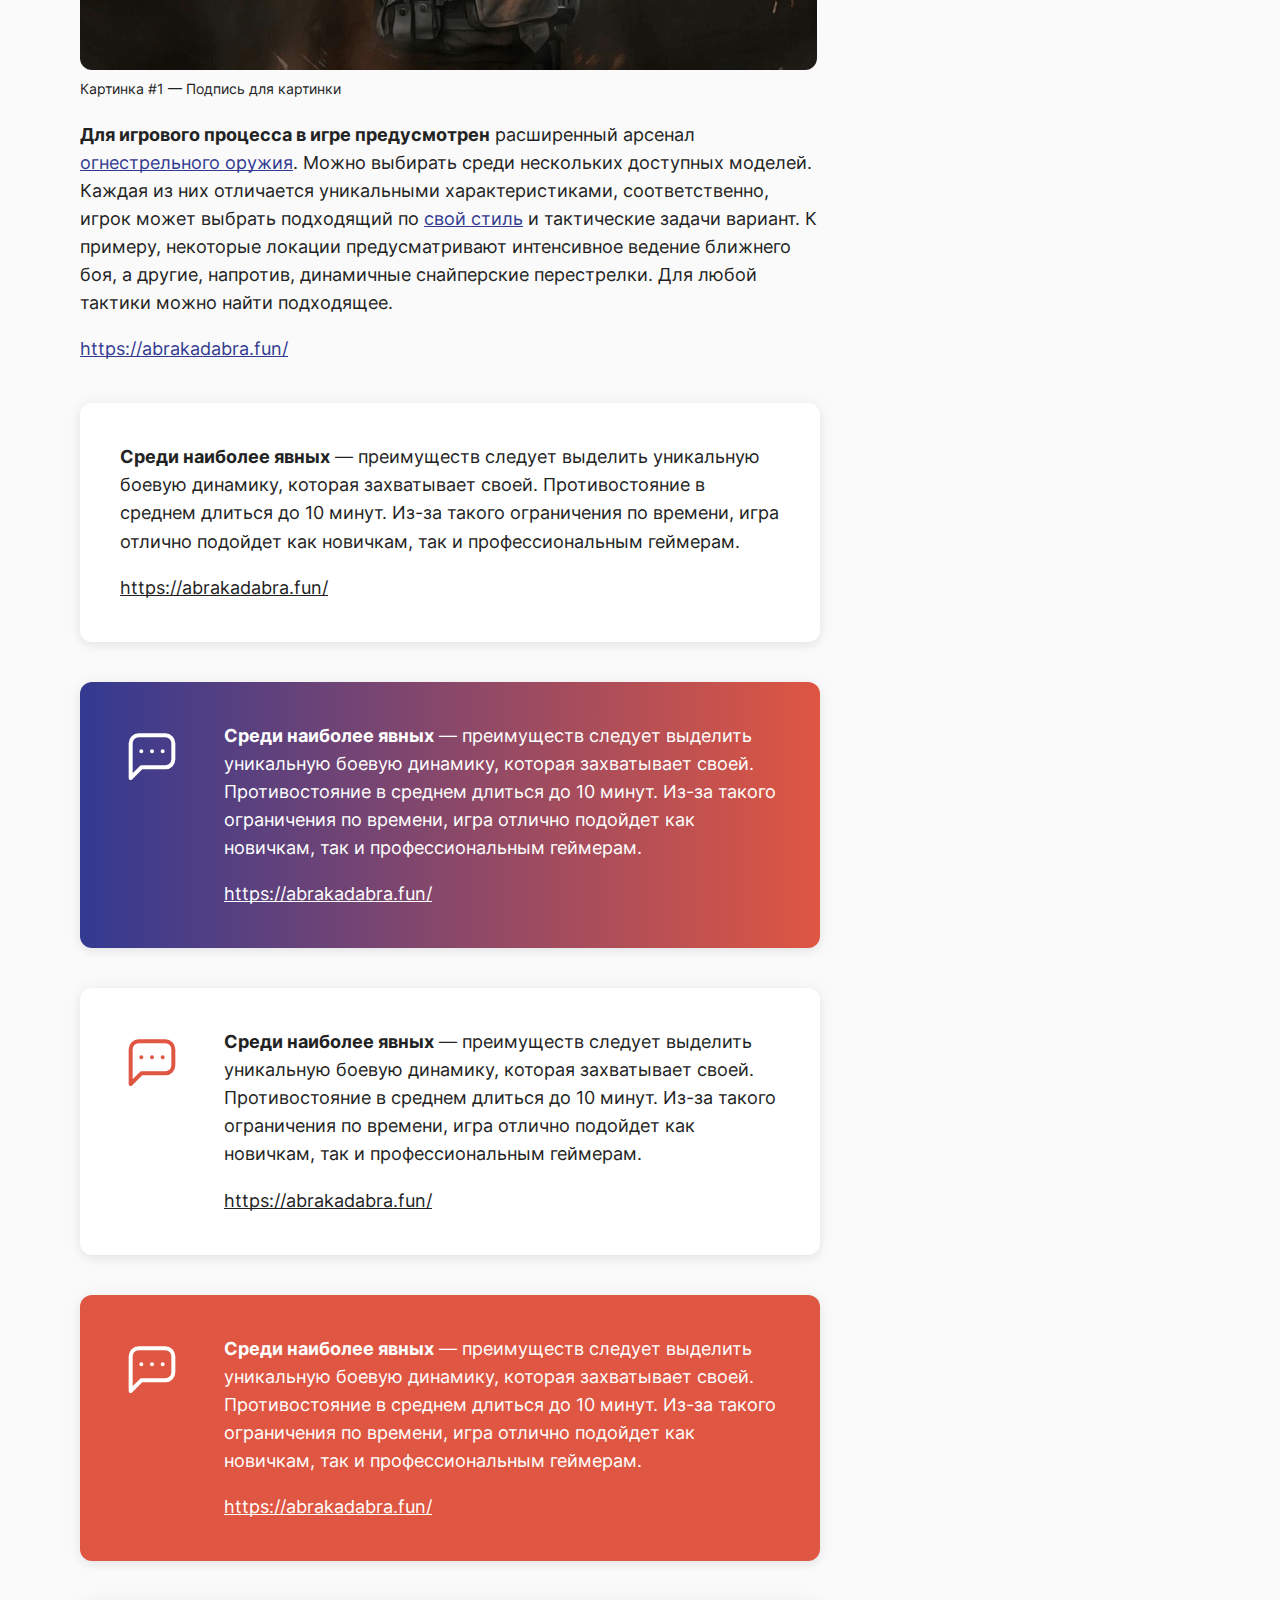
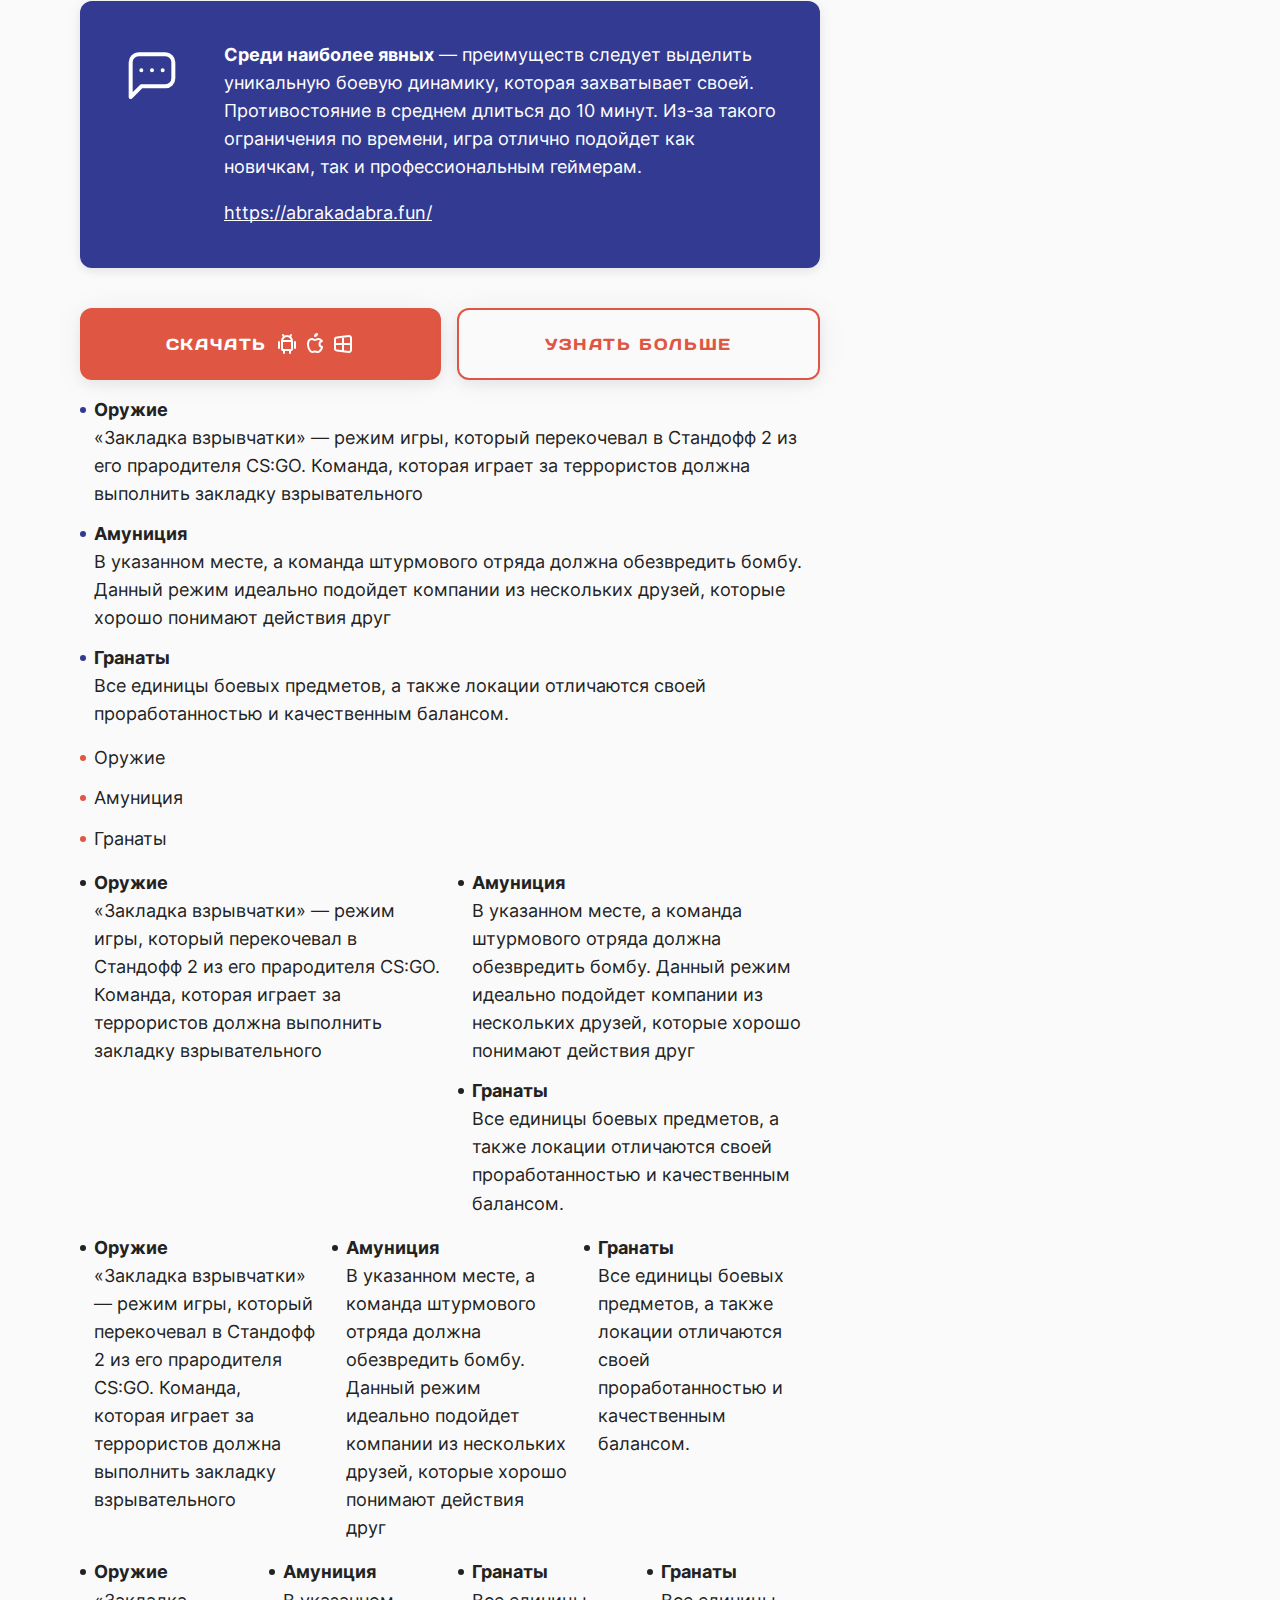
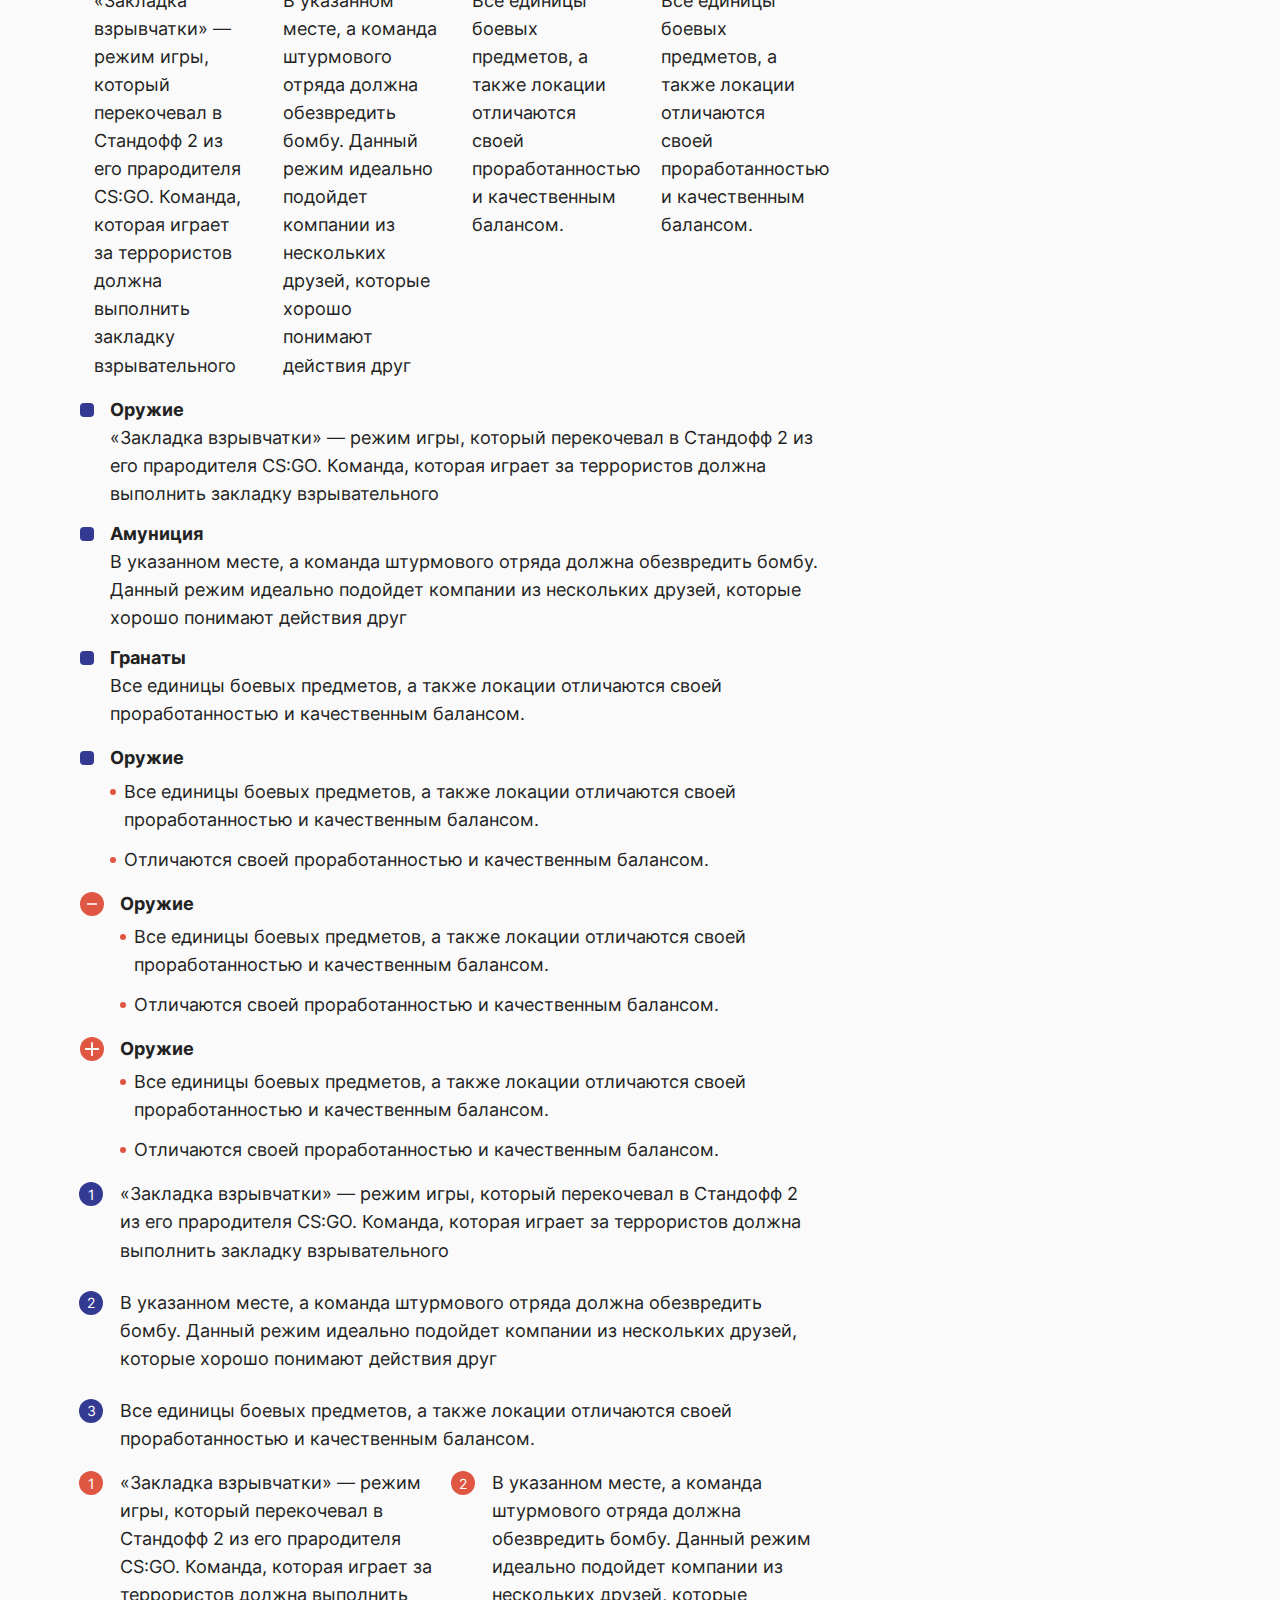
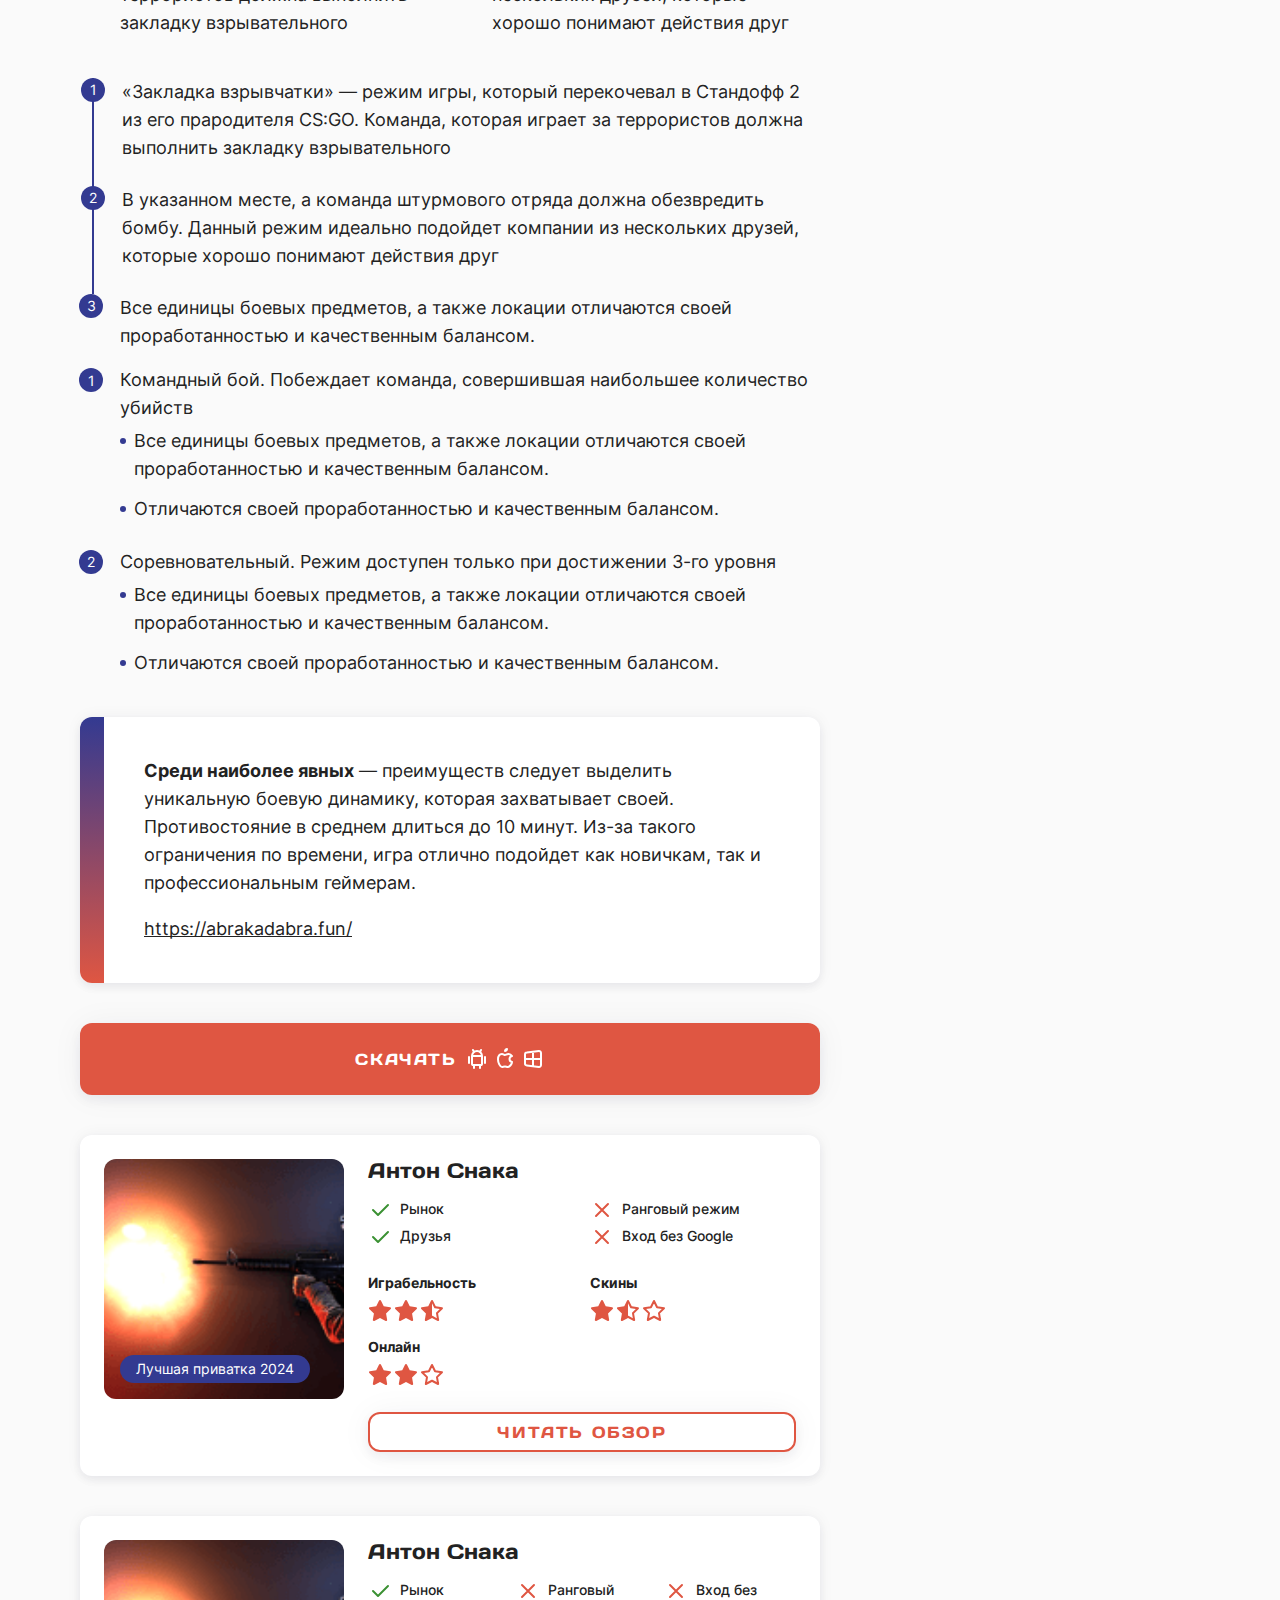
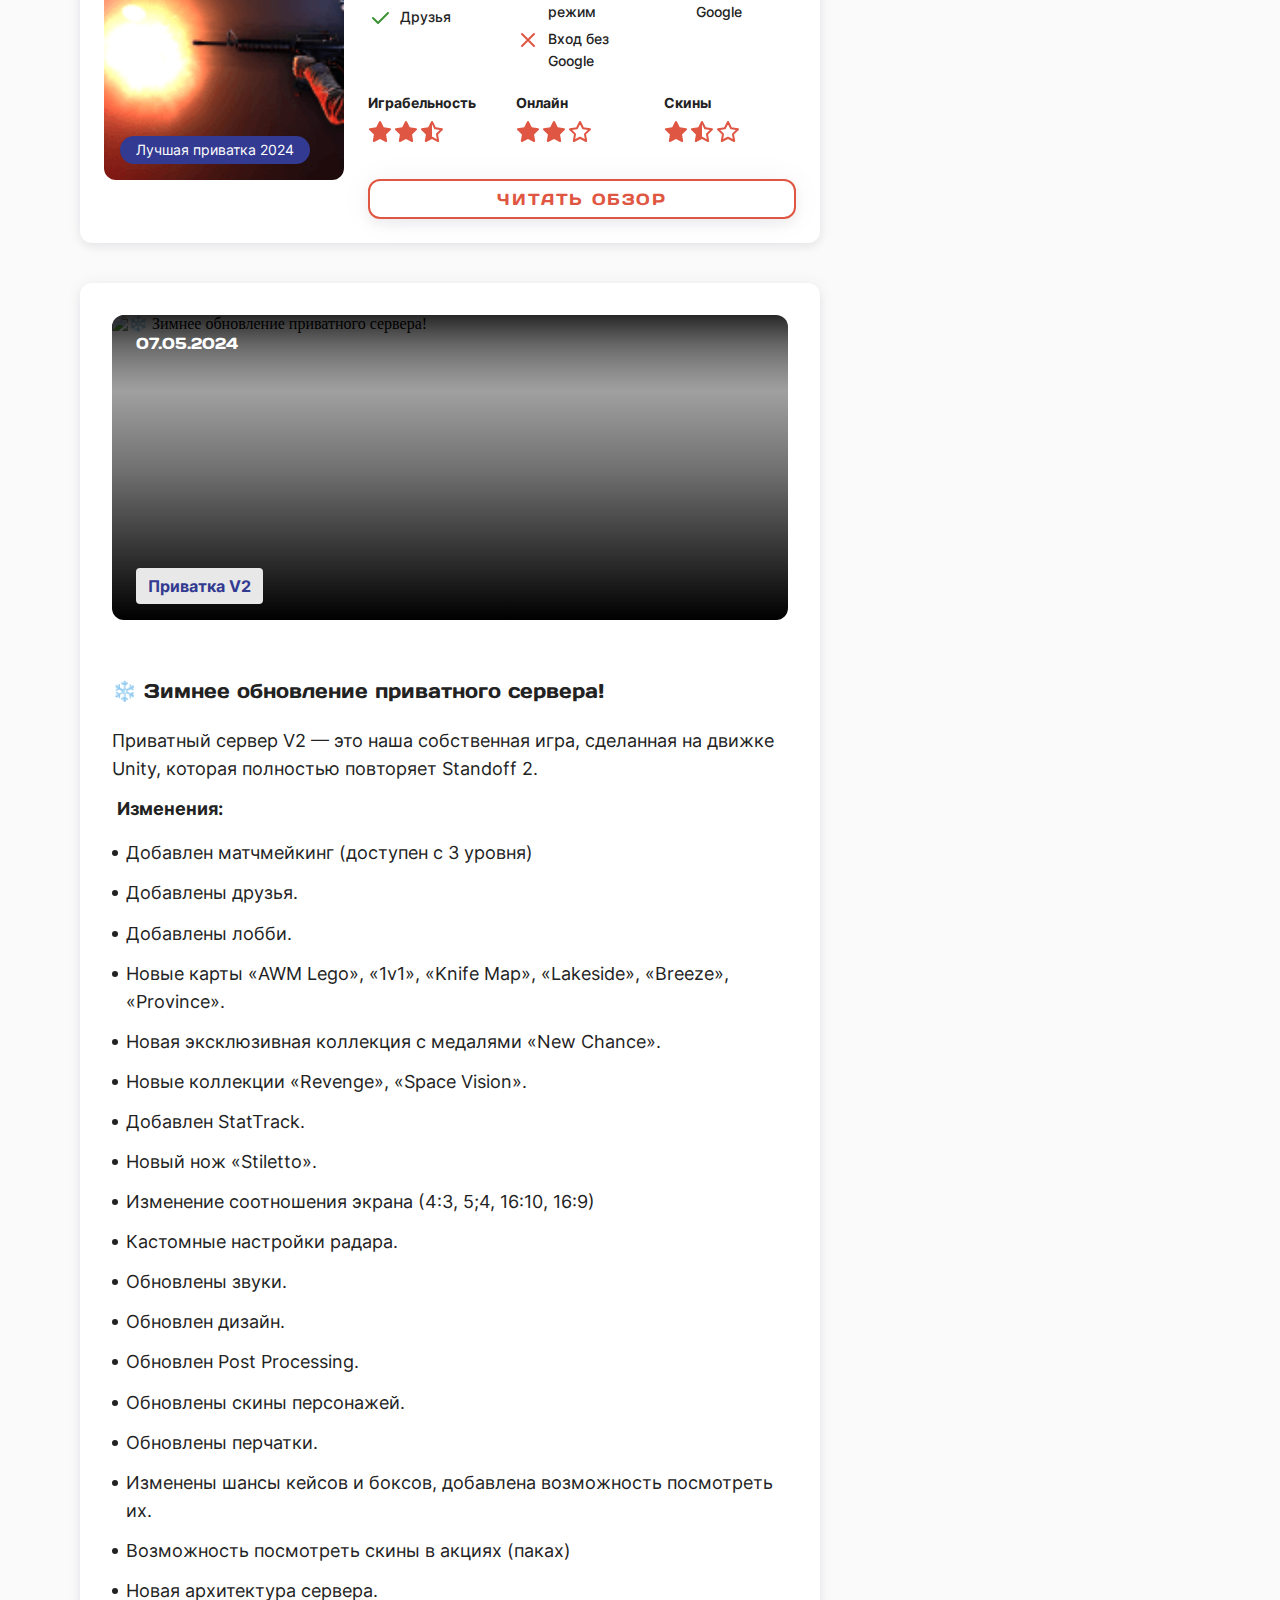
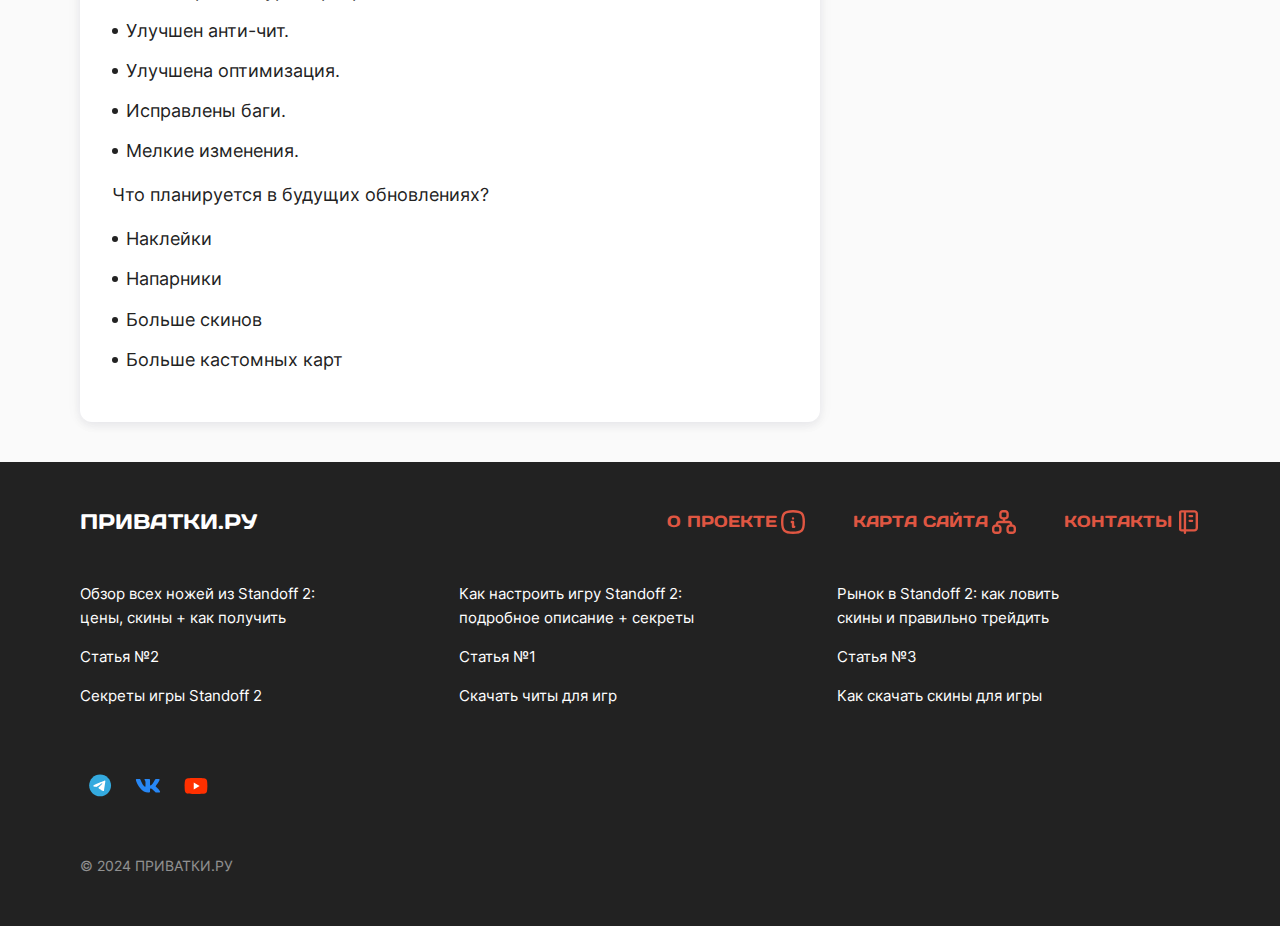
==== commit 7d73ff50: "remove cropped-text & new lists margins" ====
--- a/index.html
+++ b/index.html
@@ -1225,7 +1225,6 @@
   <script src="./js/accordions.js"></script>
   <script src="./js/lightbox.js"></script>
   <script src="./js/scroll.js"></script>
-  <script src="./js/cropped-text.js"></script>
   <script src="./js/more-content.js"></script>
   <script src="./js/swipe-menu.js"></script>
 </body>
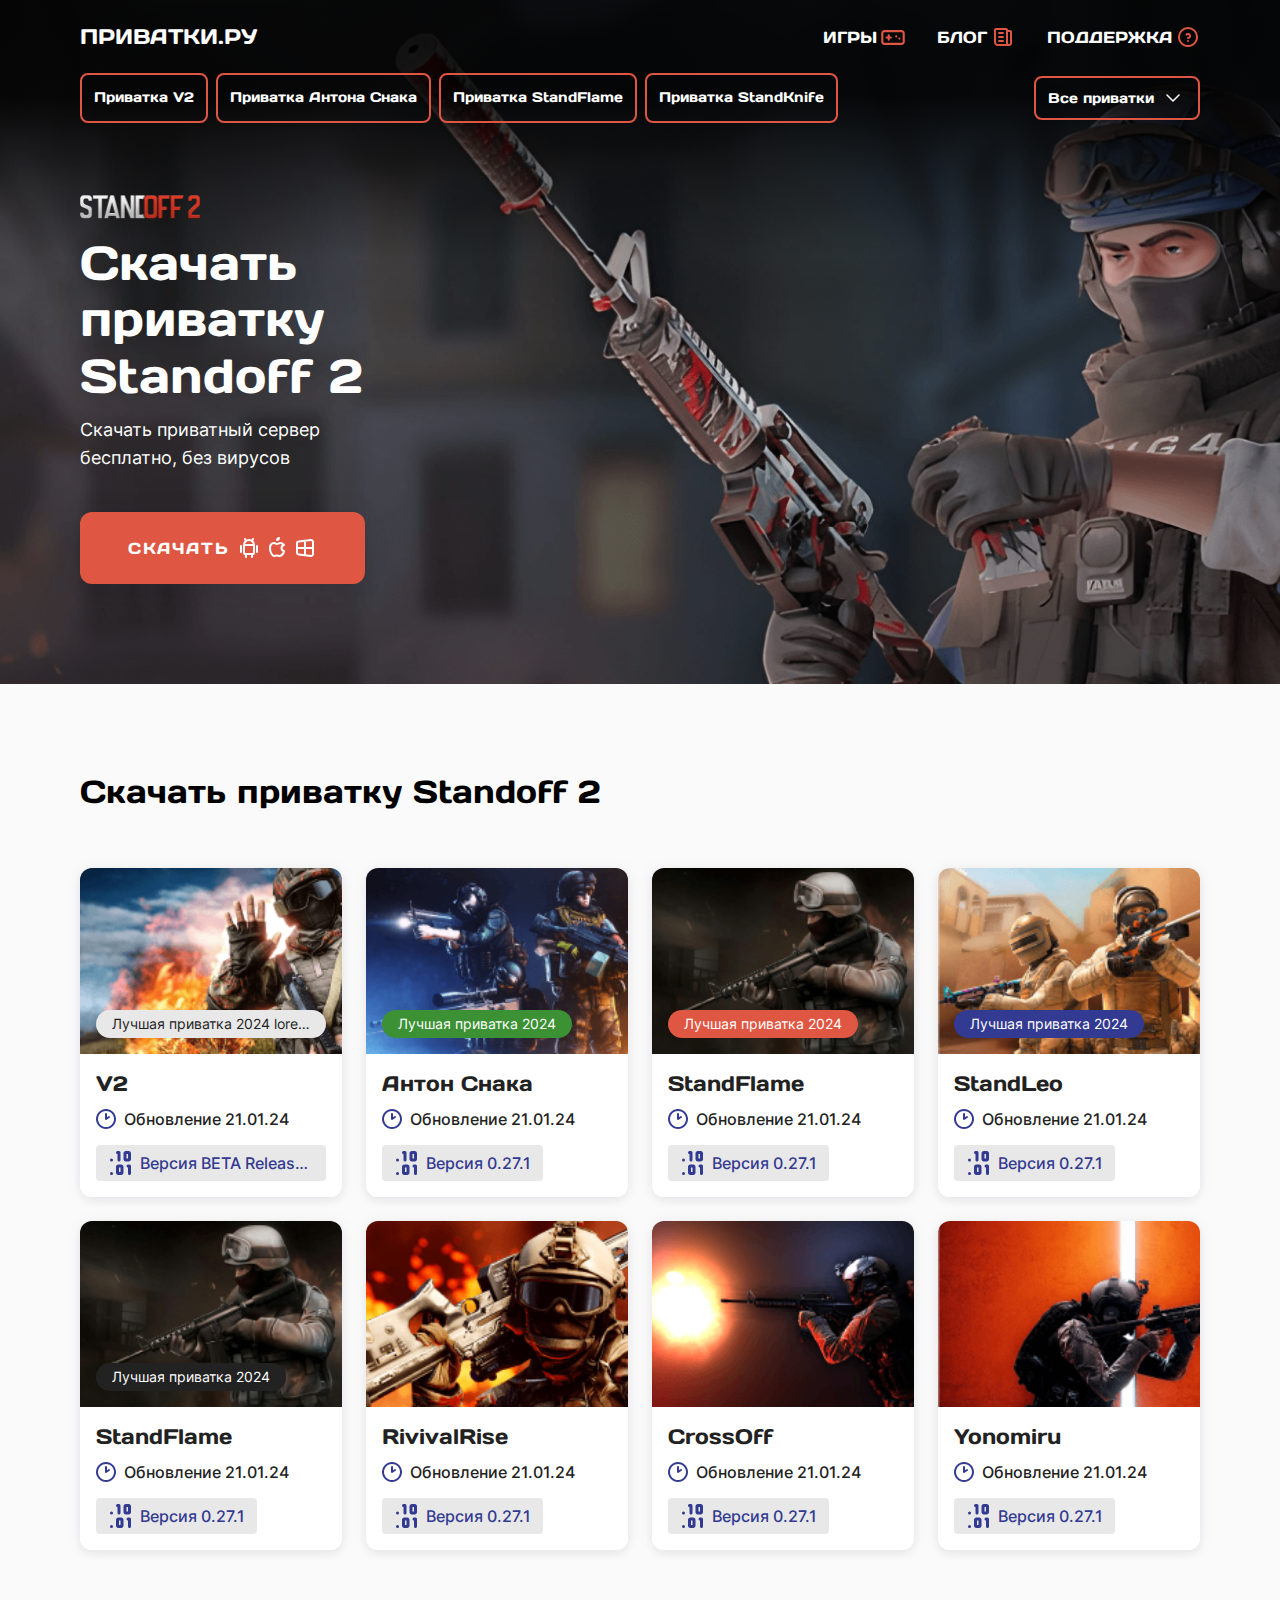
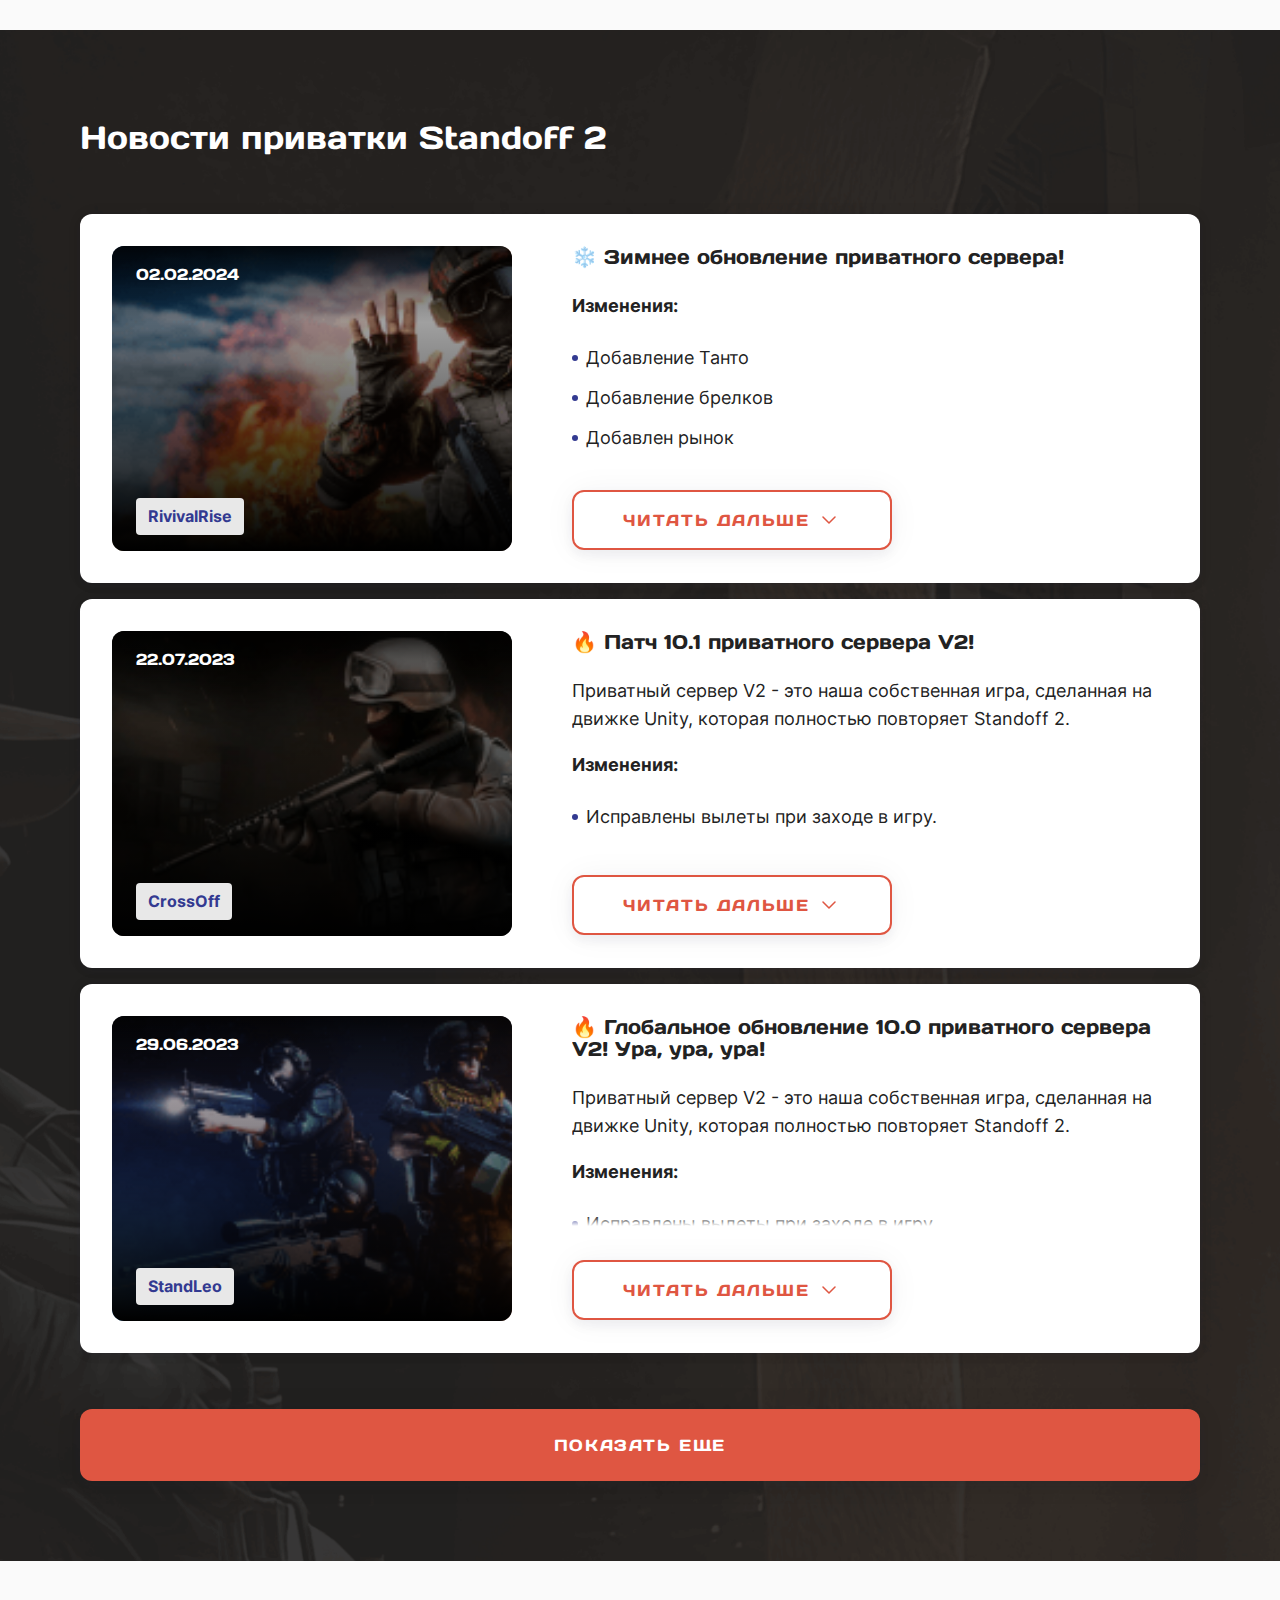
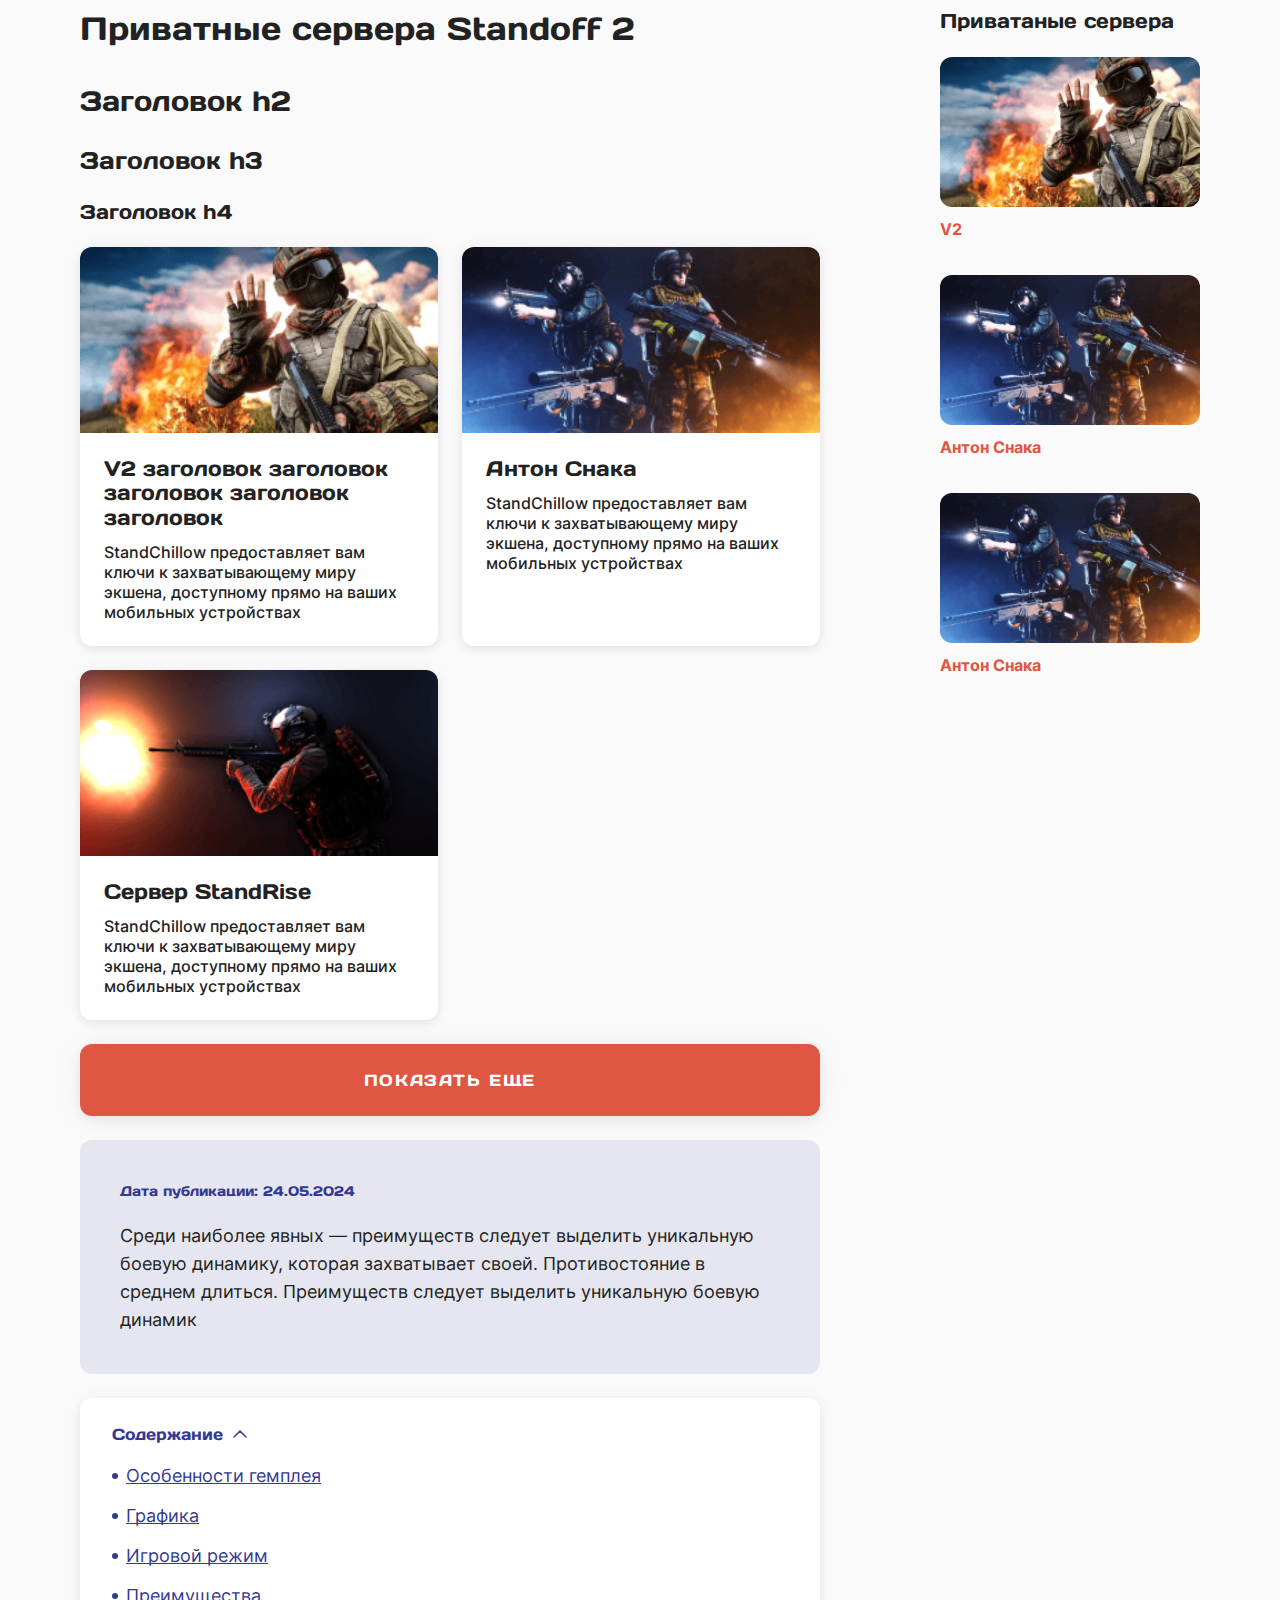
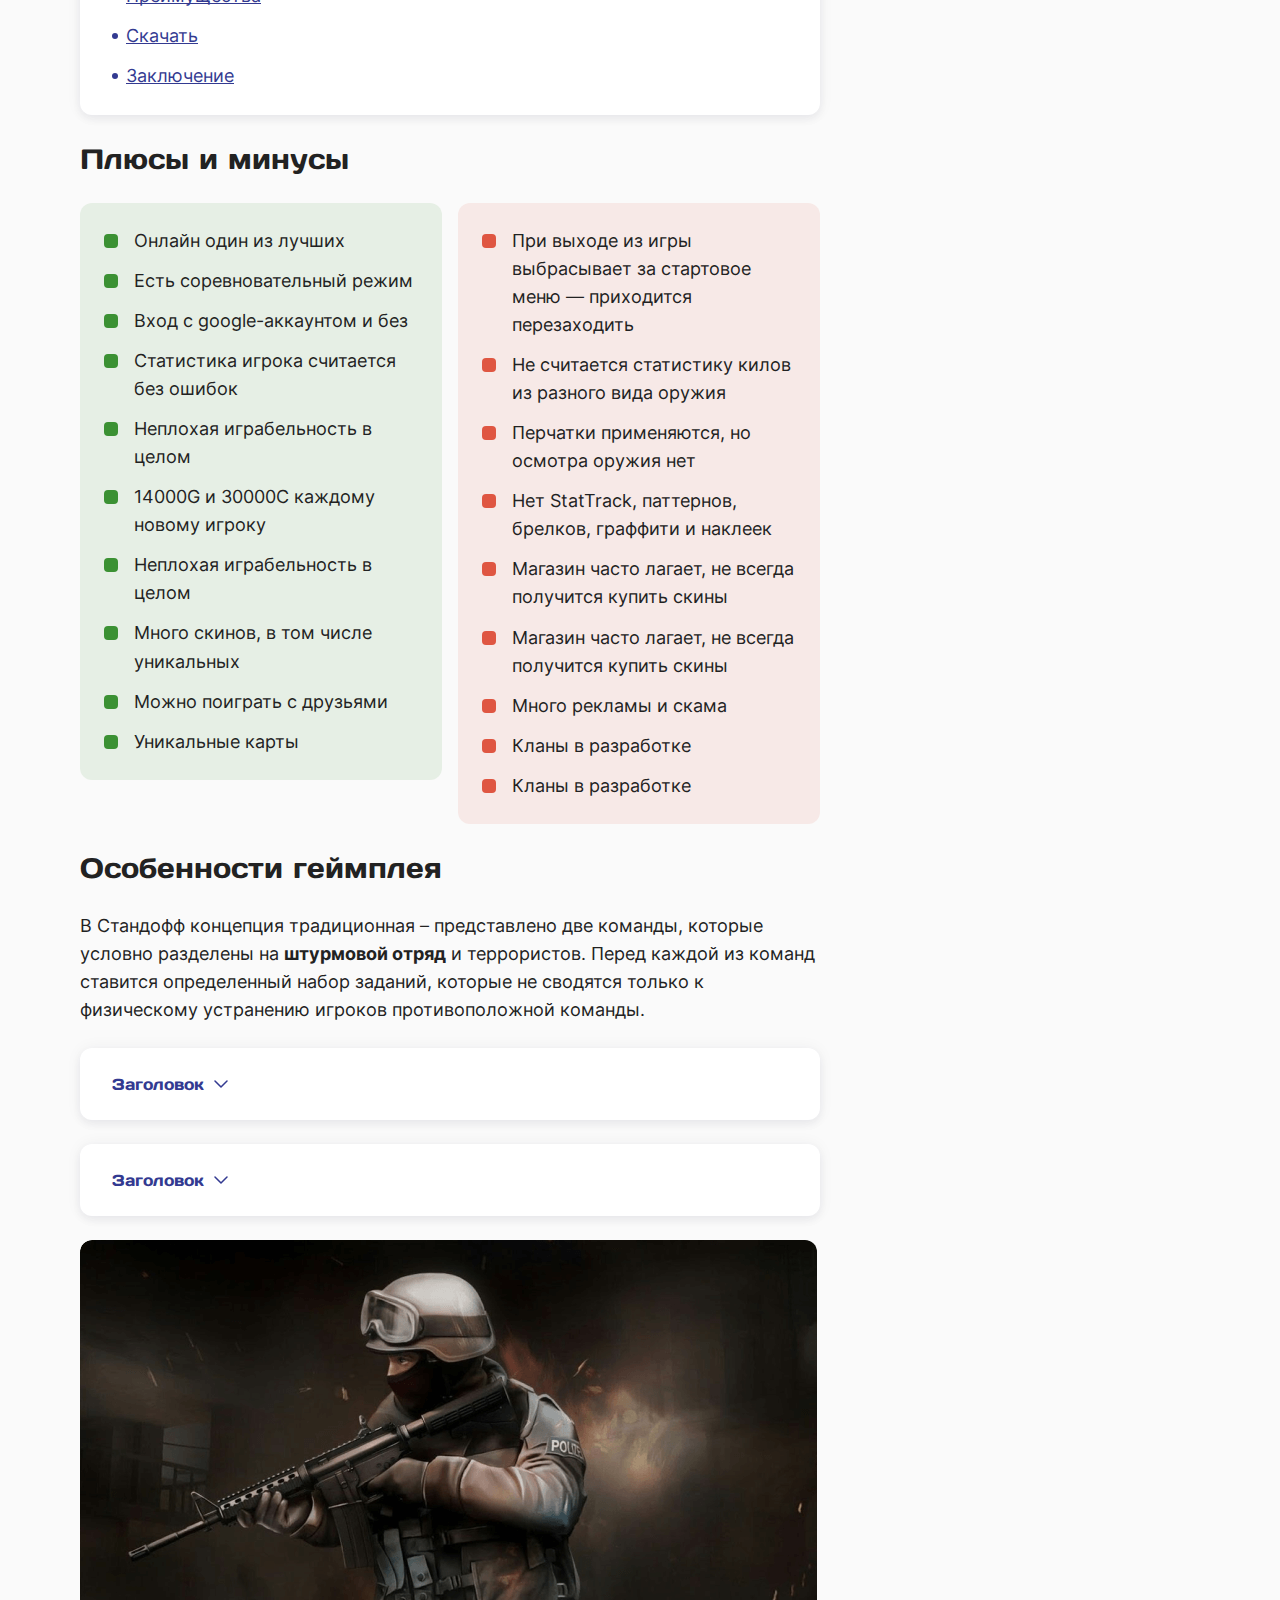
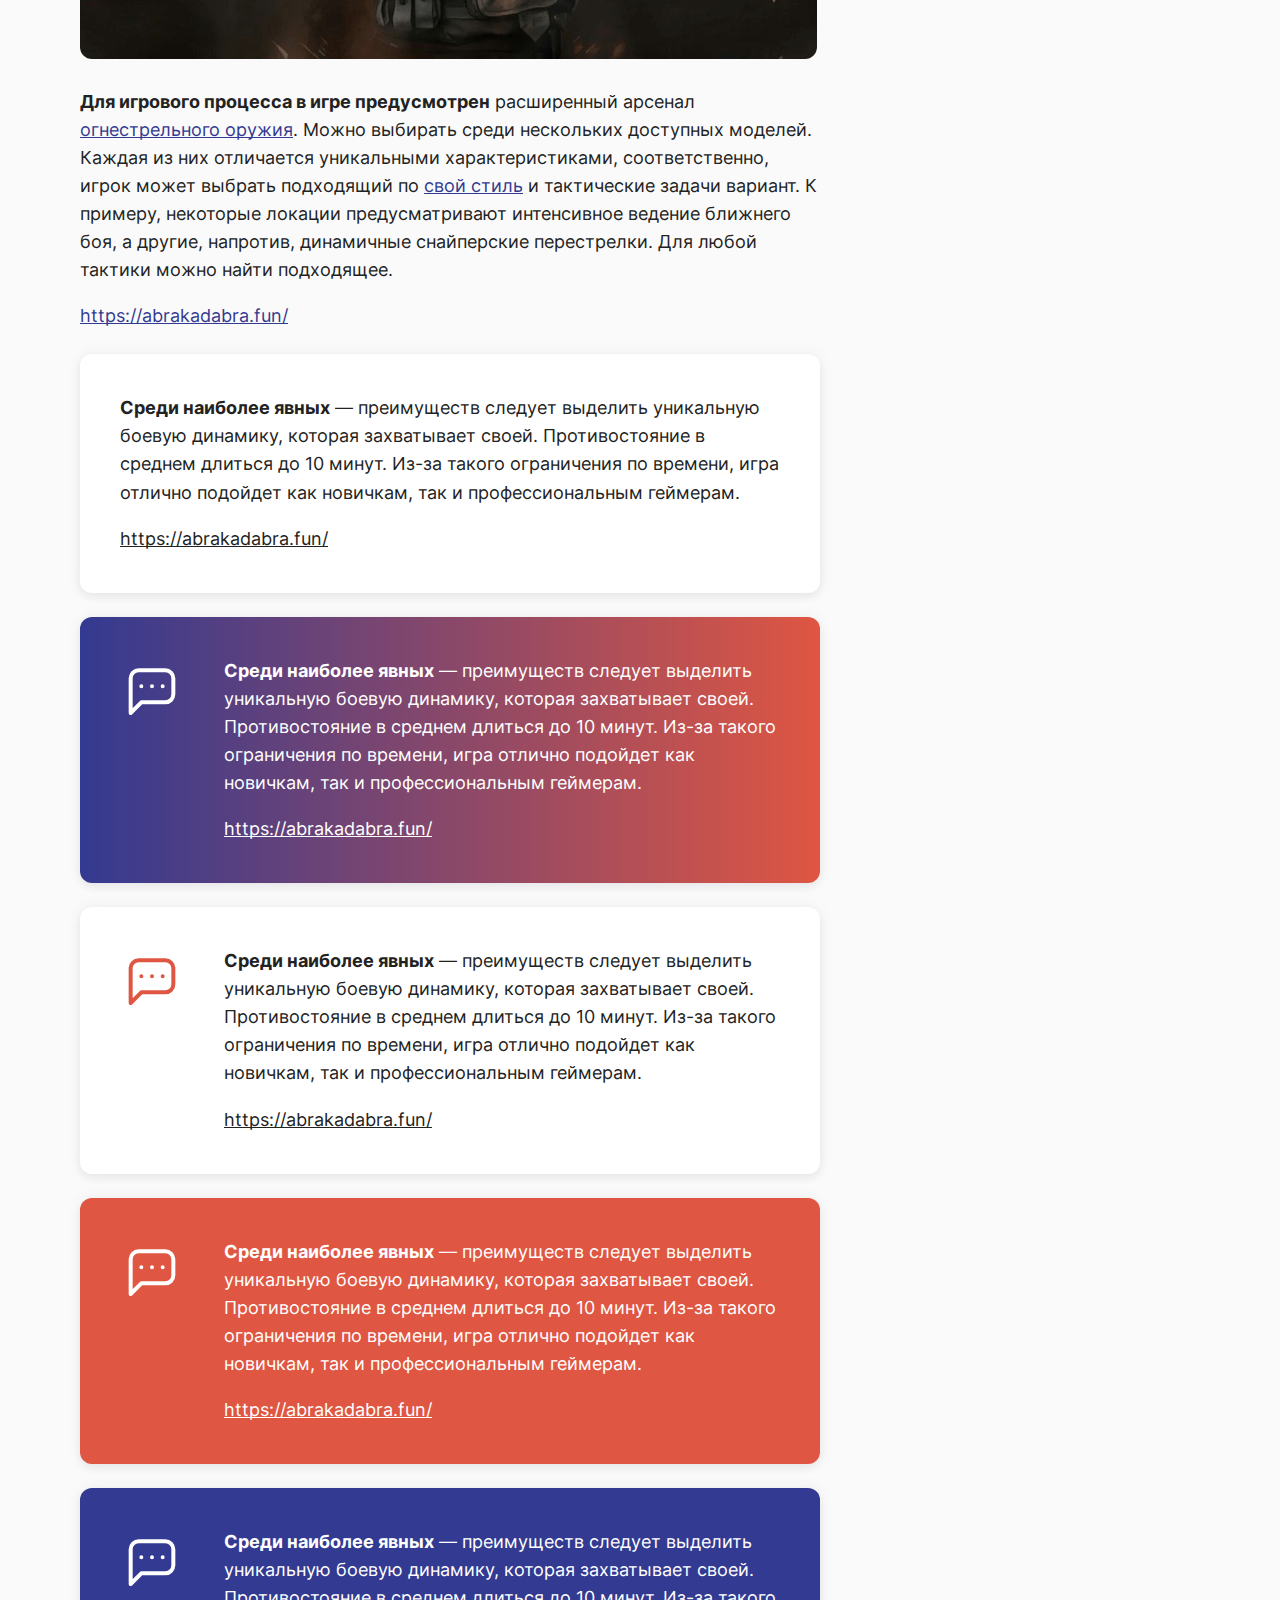
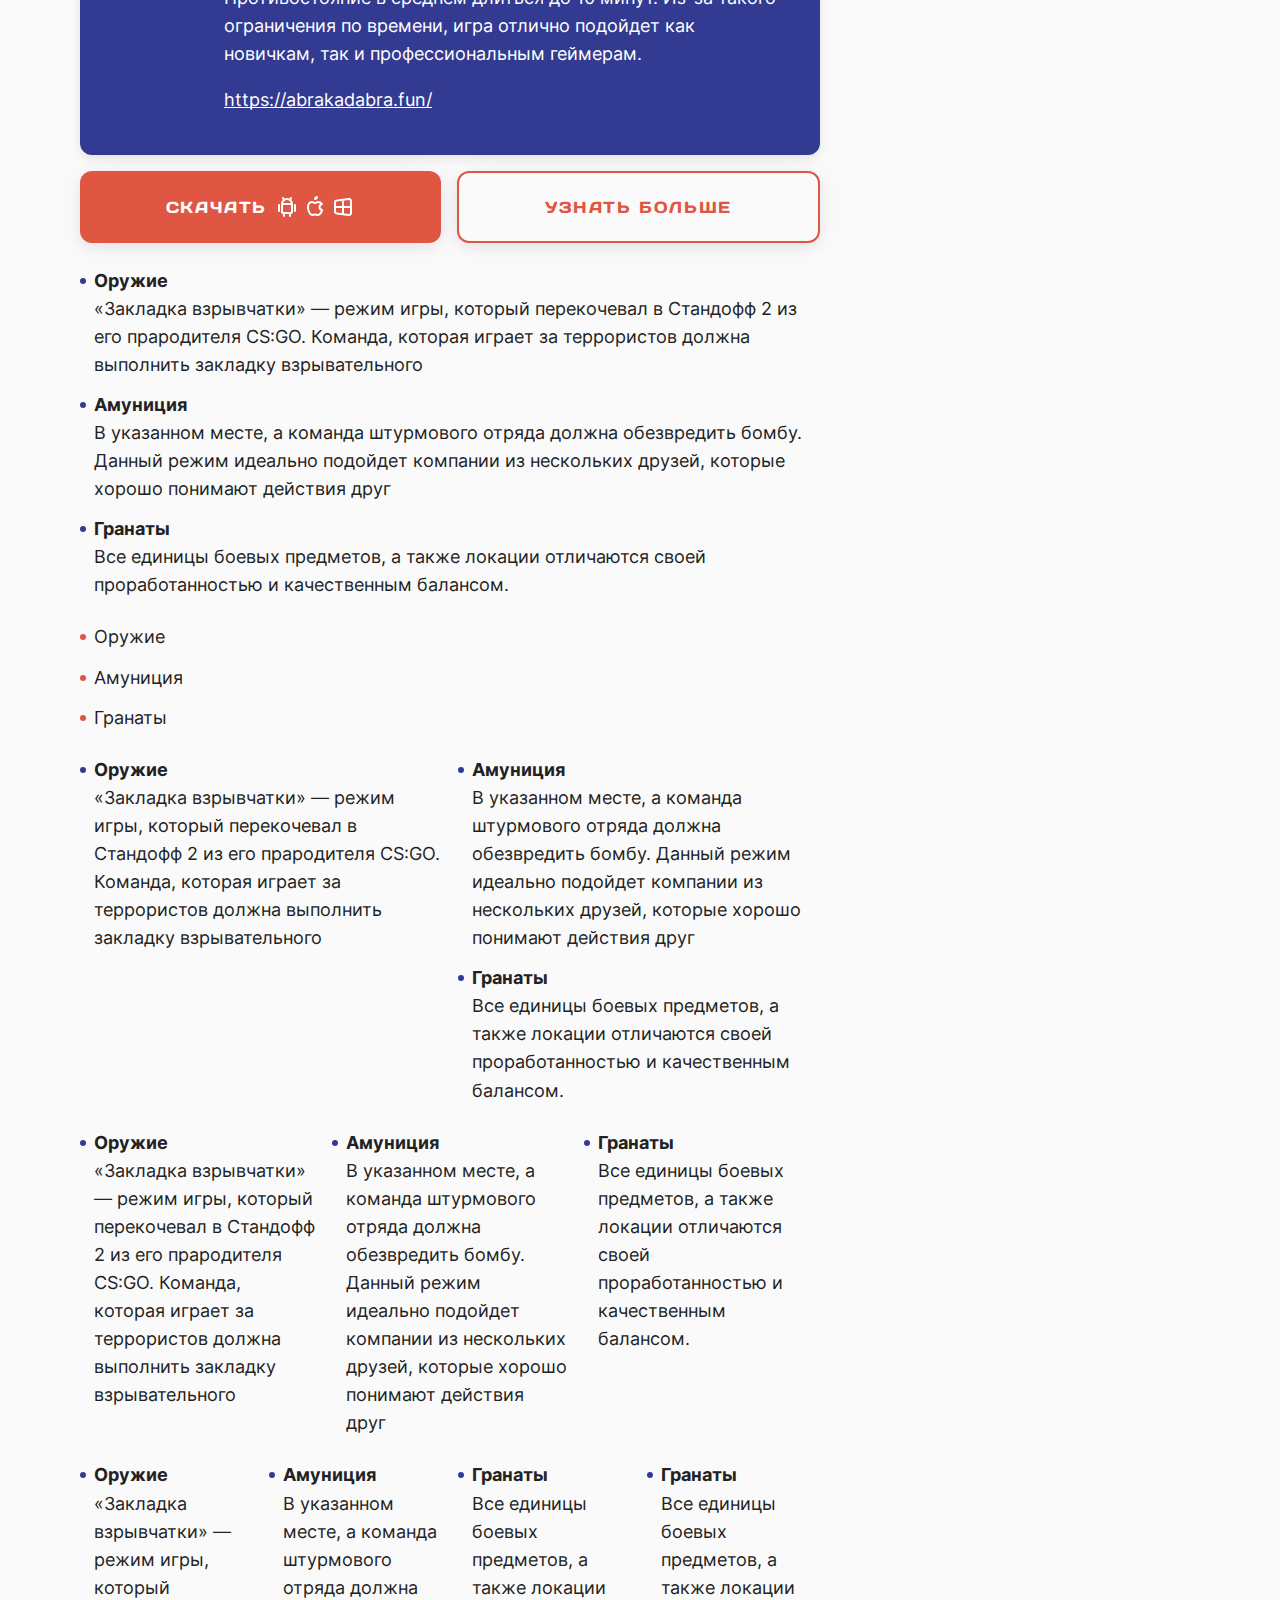
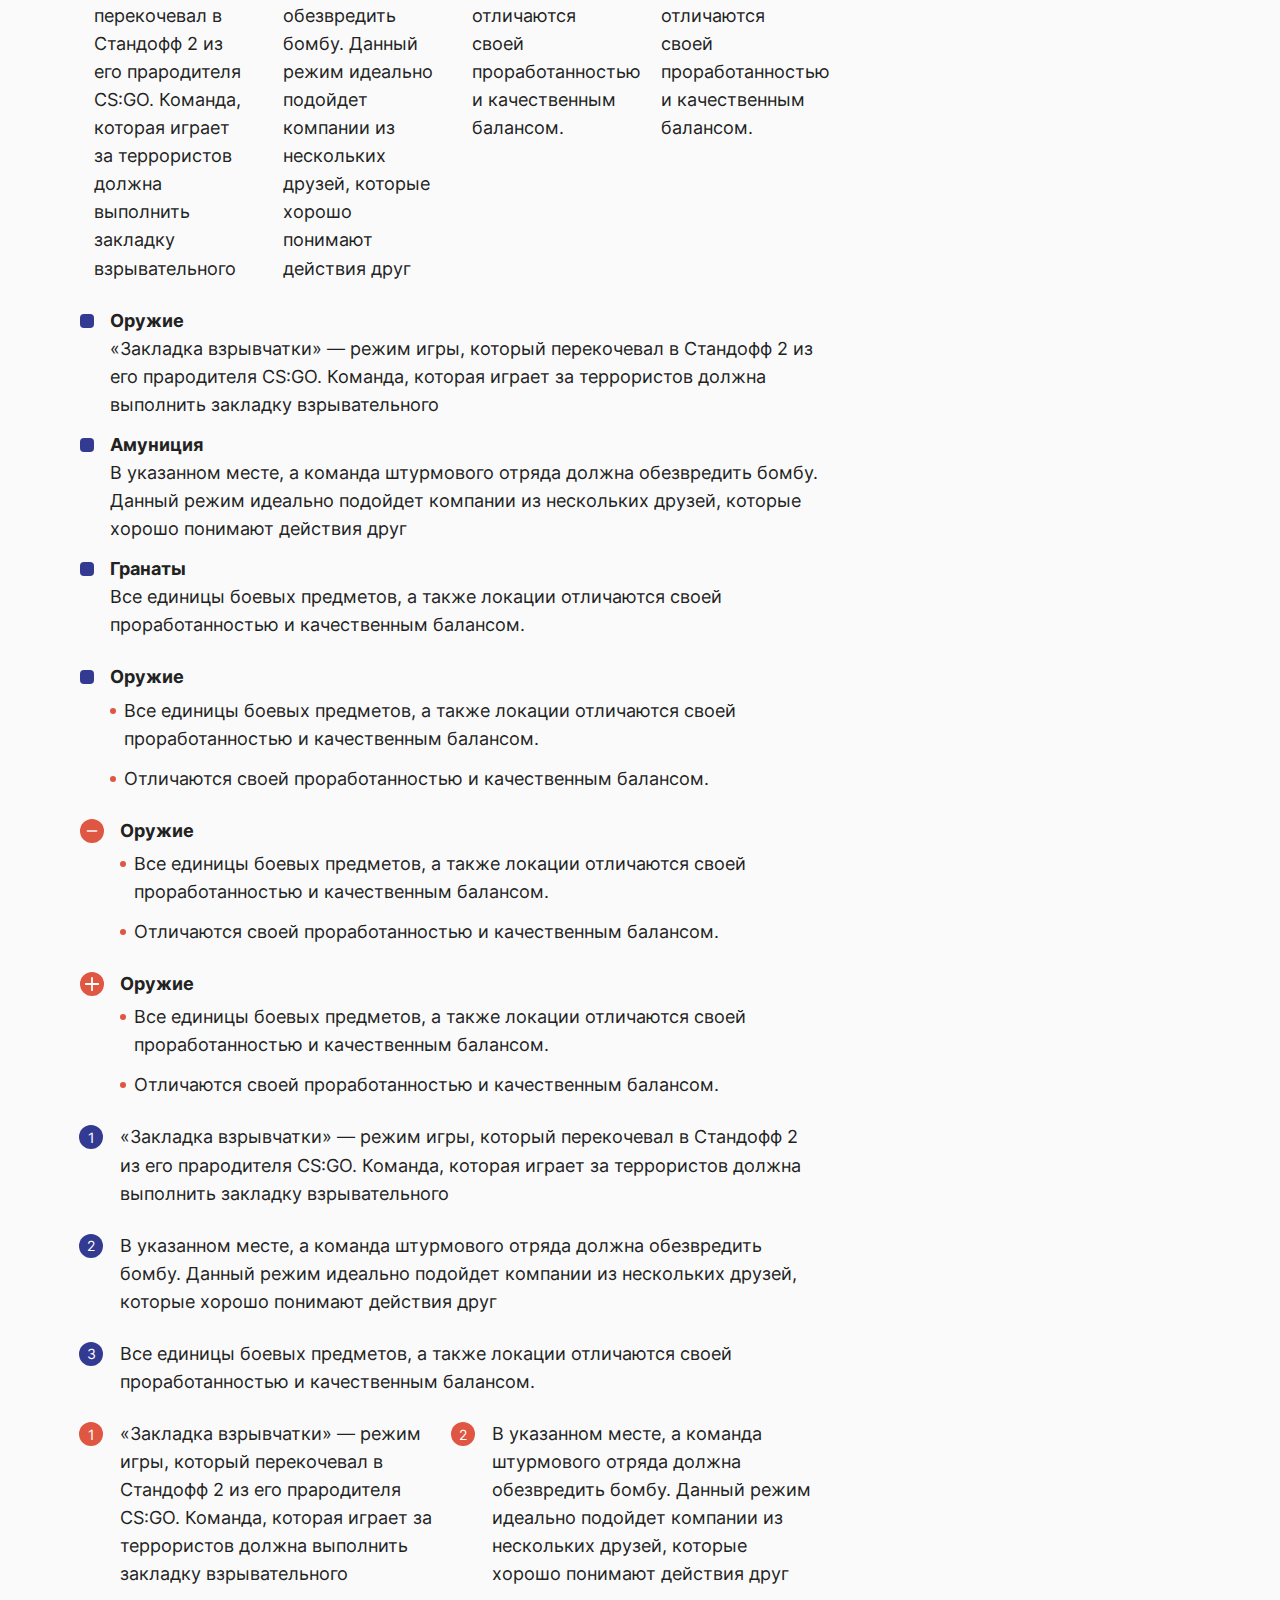
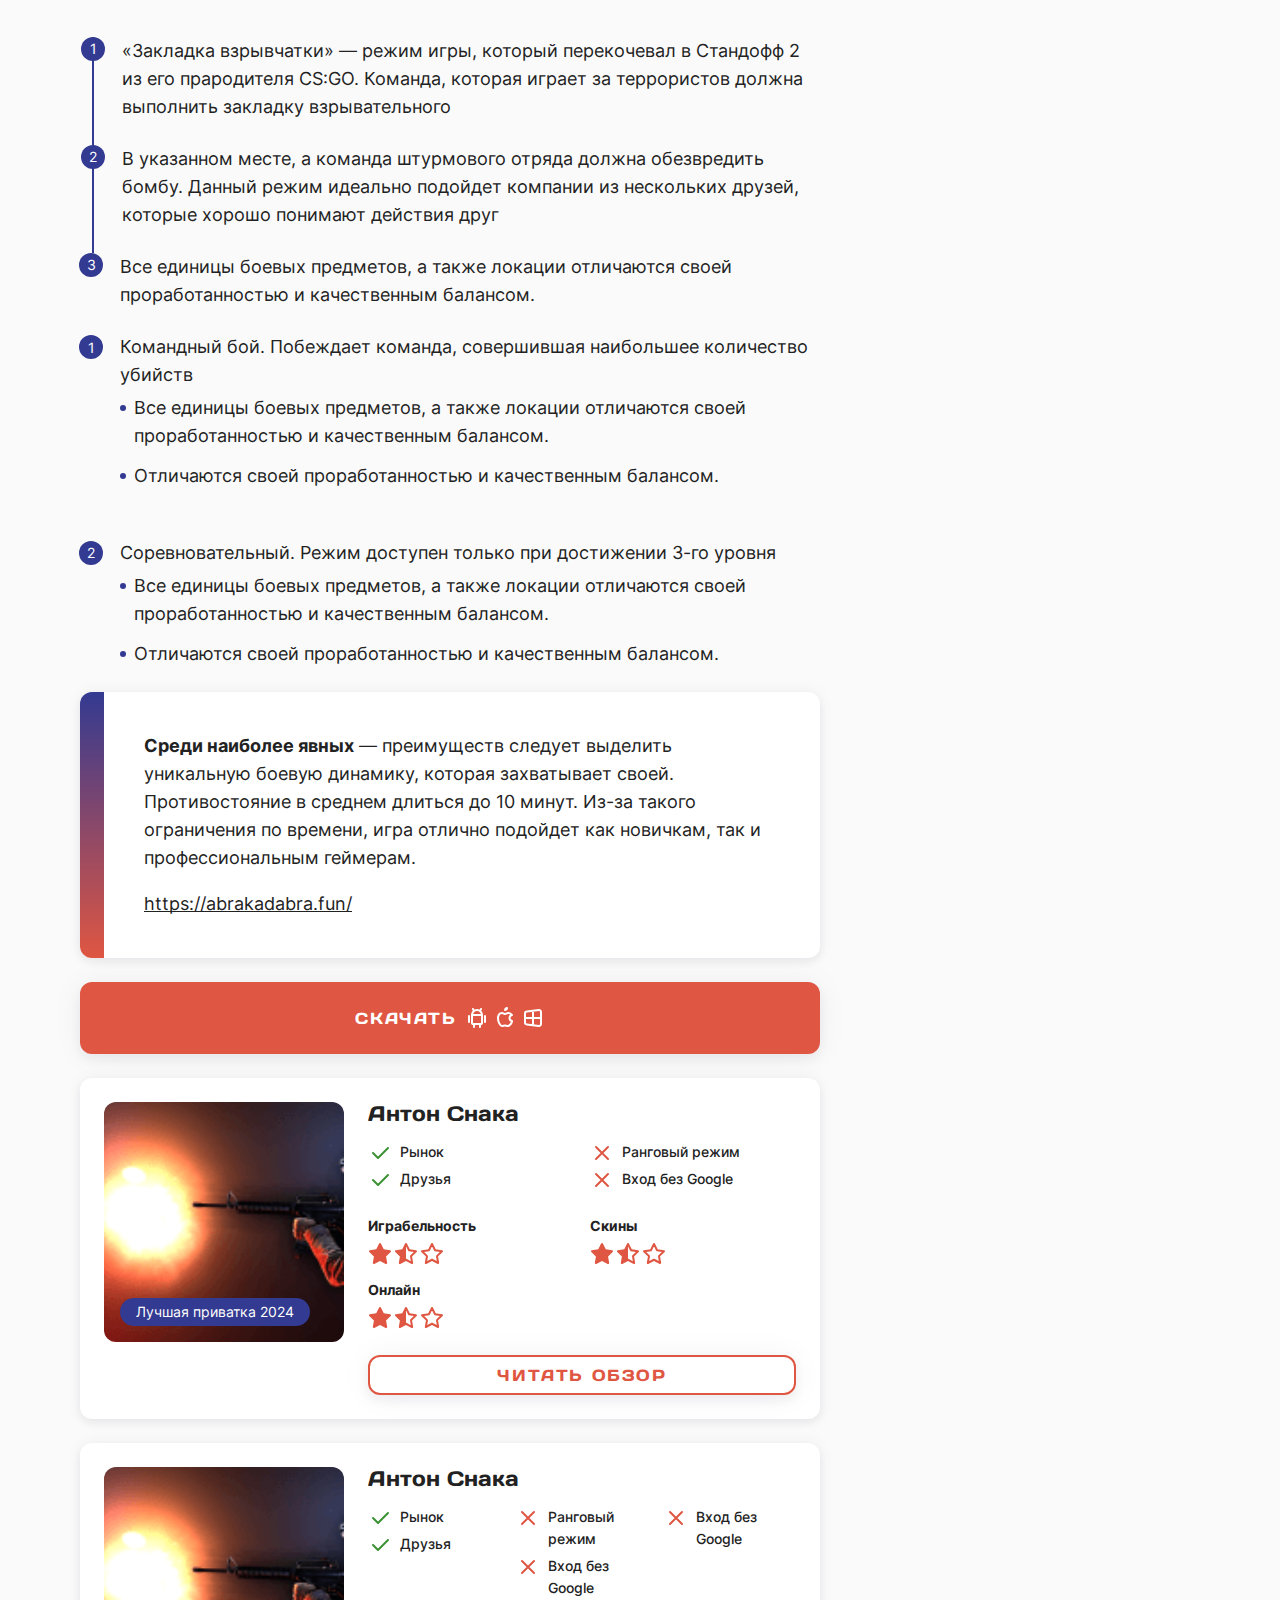
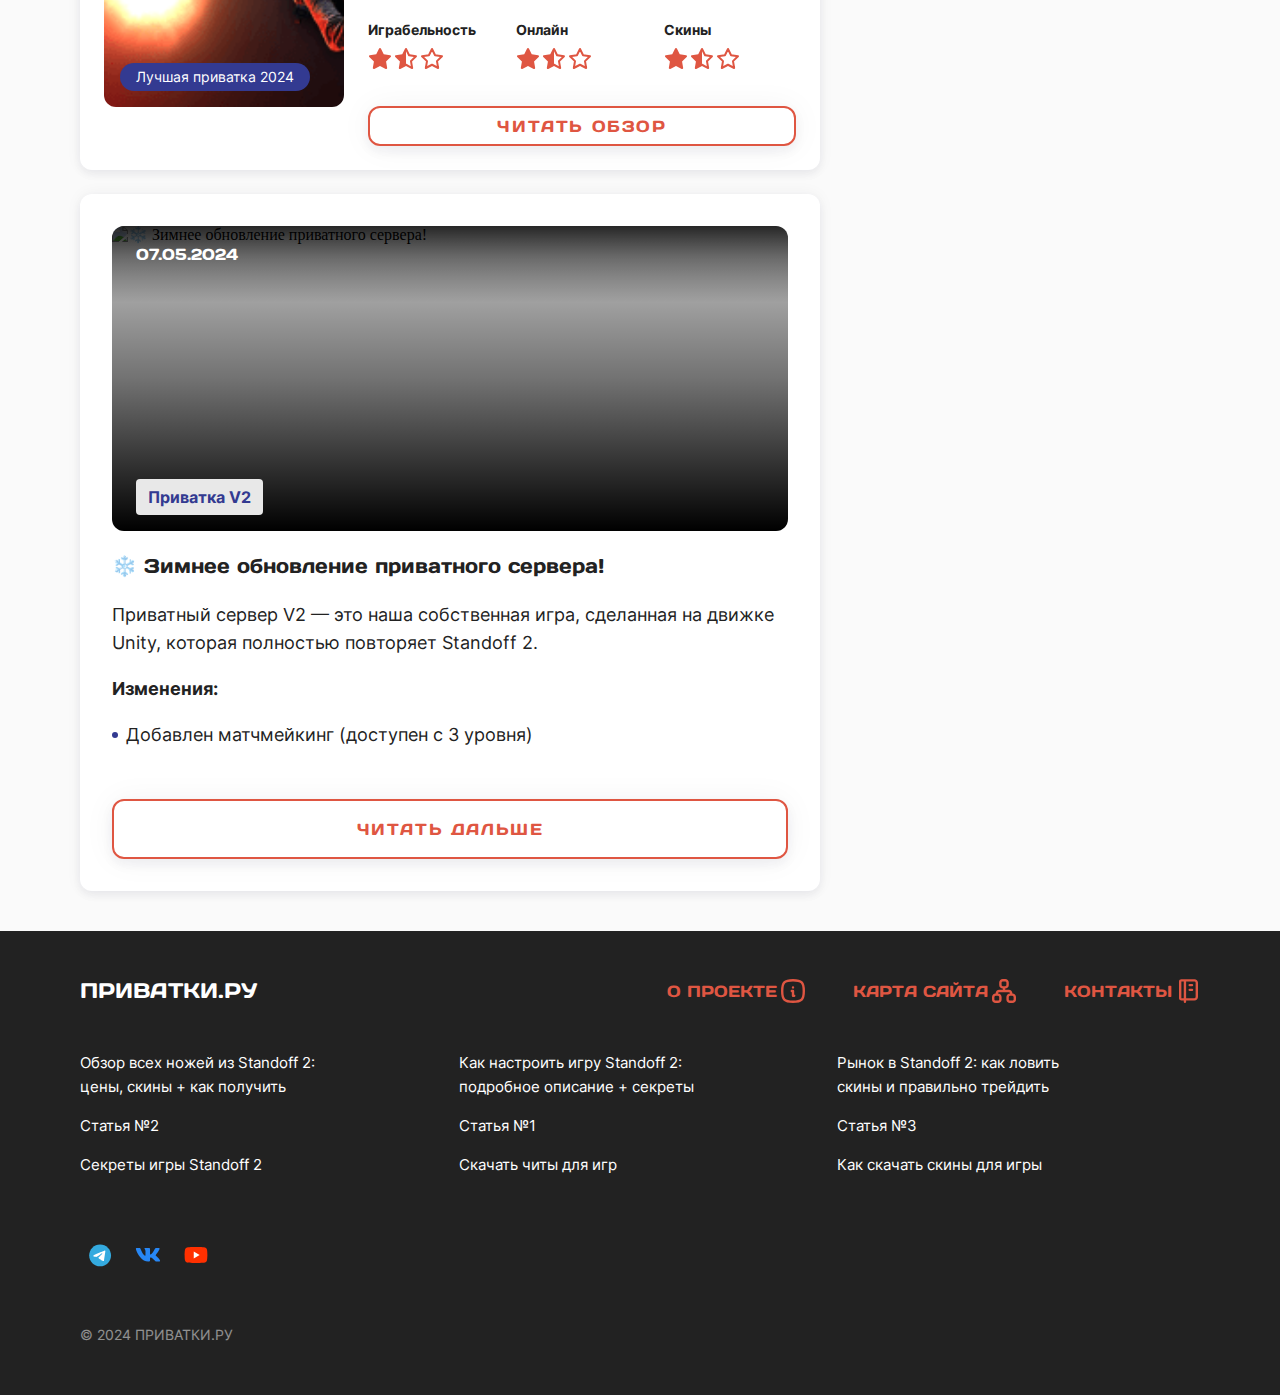
==== commit 3b2a8f6e: "fixes & new modals" ====
--- a/index.html
+++ b/index.html
@@ -7,6 +7,9 @@
   <title>ПРИВАТКИ.РУ</title>
 
   <link rel="stylesheet" href="./styles/styles.css">
+  <link rel="stylesheet" id="privatki-glightbox-style-css"
+    href="https://privatki.ru/wp-content/themes/privatki/assets/libraries/glightbox/glightbox.min.css?ver=2.1"
+    media="all">
 </head>
 
 <body>
@@ -75,7 +78,8 @@
         <div class="stb__text">
           <span>Скачать приватный сервер бесплатно, без вирусов</span>
         </div>
-        <a class="red-button download-button stb__button" href="#">Скачать <span class="os-icons"></span></a>
+        <a class="red-button download-button stb__button modal-glightbox" href="#download-private">Скачать <span
+            class="os-icons"></span></a>
       </div>
     </section>
     <section class="privates-cards" id="privates-cards">
@@ -282,26 +286,20 @@
               <div class="news-card__name">RivivalRise</div>
               <img class="news-card__image" src="./img/v2.png" alt="RivivalRise">
             </div>
-            <div class="news-card__text-container more-content-container">
-              <div class="more-content">
+            <div class="news-card__content-container">
+              <div class="news-card__text-container">
                 <h4>❄️ Зимнее обновление приватного сервера!</h4>
-                <div class="news-card__list-container">
-                  <div class="news-card__list-text">
-                    <span>🛠️ Изменения:</span>
-                  </div>
-                  <ul class="news-card__list">
-                    <li>➕ Добавление Танто</li>
-                    <li>➕ Добавление брелков</li>
-                    <li>➕ Добавлен рынок</li>
-                    <li>➕ Новый сервер в новом регионе (фикс черного экрана)</li>
-                    <!-- После more-content-crop контент скрывается  -->
-                    <div class="more-content-crop"></div>
-                    <li>➕ Новый сервер в новом регионе (фикс черного экрана)</li>
-                    <li>➕ Добавление Танто</li>
-                  </ul>
-                </div>
-              </div>
-              <button class="red-contour-button news-card__button more-content-button" href="#">Читать дальше</button>
+                <p><strong>Изменения:</strong></p>
+                <ul>
+                  <li>Добавление Танто</li>
+                  <li>Добавление брелков</li>
+                  <li>Добавлен рынок</li>
+                  <li>Новый сервер в новом регионе (фикс черного экрана)</li>
+                  <li>Новый сервер в новом регионе (фикс черного экрана)</li>
+                  <li>Добавление Танто</li>
+                </ul>
+              </div>
+              <a class="red-contour-button news-card__button modal-glightbox" href="#news-modal-1">Читать дальше</a>
             </div>
           </div>
           <div class="news-card">
@@ -312,28 +310,22 @@
               <div class="news-card__name">CrossOff</div>
               <img class="news-card__image" src="./img/StandFlame.png" alt="CrossOff">
             </div>
-            <div class="news-card__text-container more-content-container">
-              <div class="more-content">
+            <div class="news-card__content-container">
+              <div class="news-card__text-container">
                 <h4>🔥 Патч 10.1 приватного сервера V2!</h4>
                 <p>Приватный сервер V2 - это наша собственная игра, сделанная на движке Unity, которая полностью
                   повторяет
                   Standoff 2.</p>
-                <div class="news-card__list-container">
-                  <div class="news-card__list-text">
-                    <span>🛠️ Изменения:</span>
-                  </div>
-                  <ul class="news-card__list">
-                    <li>➕ Исправлены вылеты при заходе в игру.</li>
-                    <li>➕ Новый сервер в новом регионе (фикс черного экрана)</li>
-                  </ul>
-                </div>
-                <!-- После more-content-crop контент скрывается  -->
-                <div class="more-content-crop"></div>
+                <p><strong>Изменения:</strong></p>
+                <ul class="news-card__list">
+                  <li>Исправлены вылеты при заходе в игру.</li>
+                  <li>Новый сервер в новом регионе (фикс черного экрана)</li>
+                </ul>
                 <p>Приватный сервер V2 - это наша собственная игра, сделанная на движке Unity, которая полностью
                   повторяет
                   Standoff 2.</p>
               </div>
-              <button class="red-contour-button news-card__button more-content-button" href="#">Читать дальше</button>
+              <a class="red-contour-button news-card__button modal-glightbox" href="#news-modal-2">Читать дальше</a>
             </div>
           </div>
           <div class="news-card">
@@ -344,25 +336,23 @@
               <div class="news-card__name">StandLeo</div>
               <img class="news-card__image" src="./img/Антон Снака.png" alt="StandLeo">
             </div>
-            <div class="news-card__text-container more-content-container">
-              <div class="more-content">
+            <div class="news-card__content-container">
+              <div class="news-card__text-container">
                 <h4>🔥 Глобальное обновление 10.0 приватного сервера V2! Ура, ура, ура!</h4>
                 <p>Приватный сервер V2 - это наша собственная игра, сделанная на движке Unity, которая полностью
                   повторяет
                   Standoff 2.</p>
-                <div class="news-card__list-container">
-                  <div class="news-card__list-text">
-                    <span>🛠️ Изменения:</span>
-                  </div>
-                  <ul class="news-card__list">
-                    <li>➕ Исправлены вылеты при заходе в игру.</li>
-                  </ul>
-                </div>
-              </div>
-            </div>
-          </div>
-          <a class="red-button news-cards__button" href="#">Показать еще</a>
+                <p><strong>Изменения:</strong></p>
+                <ul class="news-card__list">
+                  <li>Исправлены вылеты при заходе в игру.</li>
+                </ul>
+              </div>
+              <a class="red-contour-button news-card__button modal-glightbox" href="#news-modal-1">Читать дальше</a>
+            </div>
+          </div>
+          <a class="red-button news-cards__button modal-glightbox" href="#news-modal">Показать еще</a>
         </div>
+      </div>
       </div>
     </section>
     <section class="blog">
@@ -480,7 +470,7 @@
             сводятся
             только к физическому устранению игроков противоположной команды.
           </p>
-          <div class="accordion-item blog__mt-top">
+          <div class="accordion-item">
             <div class="accordion-head">
               <div class="accordion-head-text">
                 <span>Заголовок</span>
@@ -518,7 +508,7 @@
           </div>
           <figure>
             <img src="./img/blog-img.png" alt="">
-            <figcaption>Картинка #1 — Подпись для картинки</figcaption>
+            <!--<figcaption>Картинка #1 — Подпись для картинки</figcaption>-->
           </figure>
           <p>
             <strong>Для игрового процесса в игре предусмотрен</strong> расширенный арсенал <a
@@ -593,8 +583,9 @@
               <a href="https://abrakadabra.fun/" target="_blank" rel="noreferrer">https://abrakadabra.fun/</a>
             </p>
           </blockquote>
-          <div class="buttons-container blog__mt-top">
-            <a class="red-button download-button" href="#">Скачать <span class="os-icons"></span></a>
+          <div class="buttons-container">
+            <a class="red-button download-button modal-glightbox" href="#download-private">Скачать <span
+                class="os-icons"></span></a>
             <a class="red-contour-button" href="#">Узнать больше</a>
           </div>
           <!-- В две строки -->
@@ -805,8 +796,9 @@
               <a href="https://abrakadabra.fun/" target="_blank" rel="noreferrer">https://abrakadabra.fun/</a>
             </p>
           </blockquote>
-          <a class="red-button download-button blog__mt-top" href="#">Скачать <span class="os-icons"></span></a>
-          <div class="private-review__card blog__mt-top">
+          <a class="red-button download-button modal-glightbox" href="#download-private">Скачать <span
+              class="os-icons"></span></a>
+          <div class="private-review__card">
             <div class="private-review__card-image-container">
               <div class="private-card__badge purple">Лучшая приватка 2024</div>
               <img class="private-review__card-image" src="./img/CrossOff.png" alt="">
@@ -824,21 +816,33 @@
               <div class="private-review__card-rating list-two-columns">
                 <div>
                   <div class="private-review__card-rating-name">Играбельность</div>
-                  <div class="private-review__card-stars two-with-half"></div>
+                  <div class="private-review__card-stars">
+                    <span class="star filled"></span>
+                    <span class="star filled-half"></span>
+                    <span class="star empty"></span>
+                  </div>
                 </div>
                 <div>
                   <div class="private-review__card-rating-name">Онлайн</div>
-                  <div class="private-review__card-stars two"></div>
+                  <div class="private-review__card-stars">
+                    <span class="star filled"></span>
+                    <span class="star filled-half"></span>
+                    <span class="star empty"></span>
+                  </div>
                 </div>
                 <div>
                   <div class="private-review__card-rating-name">Скины</div>
-                  <div class="private-review__card-stars one-with-half"></div>
+                  <div class="private-review__card-stars">
+                    <span class="star filled"></span>
+                    <span class="star filled-half"></span>
+                    <span class="star empty"></span>
+                  </div>
                 </div>
               </div>
               <a class="red-contour-button" href="">Читать обзор</a>
             </div>
           </div>
-          <div class="private-review__card blog__mt-top">
+          <div class="private-review__card">
             <div class="private-review__card-image-container">
               <div class="private-card__badge purple">Лучшая приватка 2024</div>
               <img class="private-review__card-image" src="./img/CrossOff.png" alt="">
@@ -857,21 +861,33 @@
               <div class="private-review__card-rating list-three-columns">
                 <div>
                   <div class="private-review__card-rating-name">Играбельность</div>
-                  <div class="private-review__card-stars two-with-half"></div>
+                  <div class="private-review__card-stars">
+                    <span class="star filled"></span>
+                    <span class="star filled-half"></span>
+                    <span class="star empty"></span>
+                  </div>
                 </div>
                 <div>
                   <div class="private-review__card-rating-name">Онлайн</div>
-                  <div class="private-review__card-stars two"></div>
+                  <div class="private-review__card-stars">
+                    <span class="star filled"></span>
+                    <span class="star filled-half"></span>
+                    <span class="star empty"></span>
+                  </div>
                 </div>
                 <div>
                   <div class="private-review__card-rating-name">Скины</div>
-                  <div class="private-review__card-stars one-with-half"></div>
+                  <div class="private-review__card-stars">
+                    <span class="star filled"></span>
+                    <span class="star filled-half"></span>
+                    <span class="star empty"></span>
+                  </div>
                 </div>
               </div>
               <a class="red-contour-button" href="">Читать обзор</a>
             </div>
           </div>
-          <div class="news-card blog__mt-top">
+          <div class="news-card">
             <div class="news-card__image-container">
               <div class="news-card__date">
                 <span>07.05.2024</span>
@@ -880,52 +896,49 @@
               <img class="news-card__image" src="https://privatki.ru/wp-content/uploads/2024/05/1-768x384.jpg"
                 alt="❄️ Зимнее обновление приватного сервера!">
             </div>
-            <div class="news-card__text-container more-content-container">
-              <div class="more-content" style="max-height: none;">
+            <div class="news-card__content-container">
+              <div class="news-card__text-container">
                 <h4>❄️ Зимнее обновление приватного сервера!</h4>
-                <div class="news-card__list-container">
-                  <p>Приватный сервер V2 — это наша собственная игра, сделанная на движке Unity, которая полностью
-                    повторяет Standoff 2.</p>
-                  <p>&nbsp;<strong>Изменения:</strong></p>
-                  <ul>
-                    <li>Добавлен матчмейкинг (доступен с 3 уровня)</li>
-                    <li>Добавлены друзья.</li>
-                    <li>Добавлены лобби.</li>
-                    <li>Новые карты «AWM Lego», «1v1», «Knife Map», «Lakeside», «Breeze», «Province».</li>
-                    <li>Новая эксклюзивная коллекция с медалями «New Chance».</li>
-                    <li>Новые коллекции «Revenge», «Space Vision».</li>
-                    <li>Добавлен StatTrack.</li>
-                    <li>Новый нож «Stiletto».</li>
-                    <li>Изменение соотношения экрана (4:3, 5;4, 16:10, 16:9)</li>
-                    <li>Кастомные настройки радара.</li>
-                    <li>Обновлены звуки.</li>
-                    <li>Обновлен дизайн.</li>
-                    <li>Обновлен Post Processing.</li>
-                    <li>Обновлены скины персонажей.</li>
-                    <li>Обновлены перчатки.</li>
-                    <li>Изменены шансы кейсов и боксов, добавлена возможность посмотреть их.</li>
-                    <li>Возможность посмотреть скины в акциях (паках)</li>
-                    <li>Новая архитектура сервера.</li>
-                    <li>Улучшен анти-чит.</li>
-                    <li>Улучшена оптимизация.</li>
-                    <li>Исправлены баги.</li>
-                    <li>Мелкие изменения.</li>
-                  </ul>
-                  <p>Что планируется в будущих обновлениях?</p>
-                  <ul>
-                    <li>Наклейки</li>
-                    <li>Напарники</li>
-                    <li>Больше скинов</li>
-                    <li>Больше кастомных карт</li>
-                  </ul>
-                </div>
-              </div>
-              <button class="red-contour-button news-card__button more-content-button" href="#"
-                style="display: none;">Читать дальше</button>
+                <p>Приватный сервер V2 — это наша собственная игра, сделанная на движке Unity, которая полностью
+                  повторяет Standoff 2.</p>
+                <p><strong>Изменения:</strong></p>
+                <ul>
+                  <li>Добавлен матчмейкинг (доступен с 3 уровня)</li>
+                  <li>Добавлены друзья.</li>
+                  <li>Добавлены лобби.</li>
+                  <li>Новые карты «AWM Lego», «1v1», «Knife Map», «Lakeside», «Breeze», «Province».</li>
+                  <li>Новая эксклюзивная коллекция с медалями «New Chance».</li>
+                  <li>Новые коллекции «Revenge», «Space Vision».</li>
+                  <li>Добавлен StatTrack.</li>
+                  <li>Новый нож «Stiletto».</li>
+                  <li>Изменение соотношения экрана (4:3, 5;4, 16:10, 16:9)</li>
+                  <li>Кастомные настройки радара.</li>
+                  <li>Обновлены звуки.</li>
+                  <li>Обновлен дизайн.</li>
+                  <li>Обновлен Post Processing.</li>
+                  <li>Обновлены скины персонажей.</li>
+                  <li>Обновлены перчатки.</li>
+                  <li>Изменены шансы кейсов и боксов, добавлена возможность посмотреть их.</li>
+                  <li>Возможность посмотреть скины в акциях (паках)</li>
+                  <li>Новая архитектура сервера.</li>
+                  <li>Улучшен анти-чит.</li>
+                  <li>Улучшена оптимизация.</li>
+                  <li>Исправлены баги.</li>
+                  <li>Мелкие изменения.</li>
+                </ul>
+                <p>Что планируется в будущих обновлениях?</p>
+                <ul>
+                  <li>Наклейки</li>
+                  <li>Напарники</li>
+                  <li>Больше скинов</li>
+                  <li>Больше кастомных карт</li>
+                </ul>
+              </div>
+              <a class="red-contour-button news-card__button modal-glightbox" href="#news-modal-3">Читать дальше</a>
             </div>
           </div>
           <!--
-          <div class="private-review__card blog__mt-top">
+          <div class="private-review__card">
             <div class="private-review__card-image-container">
               <div class="private-card__badge purple">Лучшая приватка 2024</div>
               <img class="private-review__card-image" src="./img/CrossOff.png" alt="">
@@ -943,15 +956,27 @@
               <div class="private-review__card-rating list-four-columns">
                 <div>
                   <div class="private-review__card-rating-name">Играбельность</div>
-                  <div class="private-review__card-stars two-with-half"></div>
+                    <div class="private-review__card-stars">
+                      <span class="star filled"></span>
+                      <span class="star filled-half"></span>
+                      <span class="star empty"></span>
+                    </div>
                 </div>
                 <div>
                   <div class="private-review__card-rating-name">Онлайн</div>
-                  <div class="private-review__card-stars two"></div>
+                    <div class="private-review__card-stars">
+                      <span class="star filled"></span>
+                      <span class="star filled-half"></span>
+                      <span class="star empty"></span>
+                    </div>
                 </div>
                 <div>
                   <div class="private-review__card-rating-name">Скины</div>
-                  <div class="private-review__card-stars one-with-half"></div>
+                    <div class="private-review__card-stars">
+                      <span class="star filled"></span>
+                      <span class="star filled-half"></span>
+                      <span class="star empty"></span>
+                    </div>
                 </div>
               </div>
               <a class="red-contour-button" href="">Читать обзор</a>
@@ -971,6 +996,14 @@
                 </div>
                 <div class="sidebar__link-text">
                   <span>V2</span>
+                </div>
+              </a>
+              <a class="sidebar__link" href="/">
+                <div class="sidebar__link-image-container">
+                  <img class="sidebar__link-image" src="./img/Антон Снака.png" alt="Антон Снака">
+                </div>
+                <div class="sidebar__link-text">
+                  <span>Антон Снака</span>
                 </div>
               </a>
               <a class="sidebar__link" href="/">
@@ -1217,7 +1250,26 @@
 
   <div class="overlay overlay_swipe-menu"></div>
 
+  <div id="download-private" style="display: none;">
+    <div class="modal__container">
+      <h2>Заголовок</h2>
+      <p>Lorem ipsum dolor sit amet, consectetur adipiscing elit. Pellentesque eu purus erat. Proin faucibus lacinia
+        fringilla. Curabitur vitae tincidunt mauris. Donec venenatis congue metus sed tempor.</p>
+      <ul>
+        <li>Первый</li>
+        <li>Второй</li>
+      </ul>
+      <a class="red-button download-button">Скачать <span class="os-icons"></span></a>
+    </div>
+  </div>
 
+  <!--
+  <div id="news-modal" style="display: none;">
+    <div class="modal__container">
+
+    </div>
+  </div>
+  -->
 
   <script src="./js/dropdown.js"></script>
   <script src="./js/burger.js"></script>
@@ -1225,8 +1277,11 @@
   <script src="./js/accordions.js"></script>
   <script src="./js/lightbox.js"></script>
   <script src="./js/scroll.js"></script>
-  <script src="./js/more-content.js"></script>
+  <!--<script src="./js/more-content.js"></script>-->
   <script src="./js/swipe-menu.js"></script>
+  <script src="./js/news-card.js"></script>
+  <script src="https://privatki.ru/wp-content/themes/privatki/assets/libraries/glightbox/glightbox.min.js"
+    id="privatki-glightbox-js-js"></script>
 </body>
 
 </html>--- a/styles/styles.css
+++ b/styles/styles.css
@@ -9,6 +9,7 @@
 @import url(./blog.css);
 @import url(./footer.css);
 @import url(./swipe-menu.css);
+@import url(./modals.css);
 
 @import url(./gallery.css);
 @import url(./icons.css);
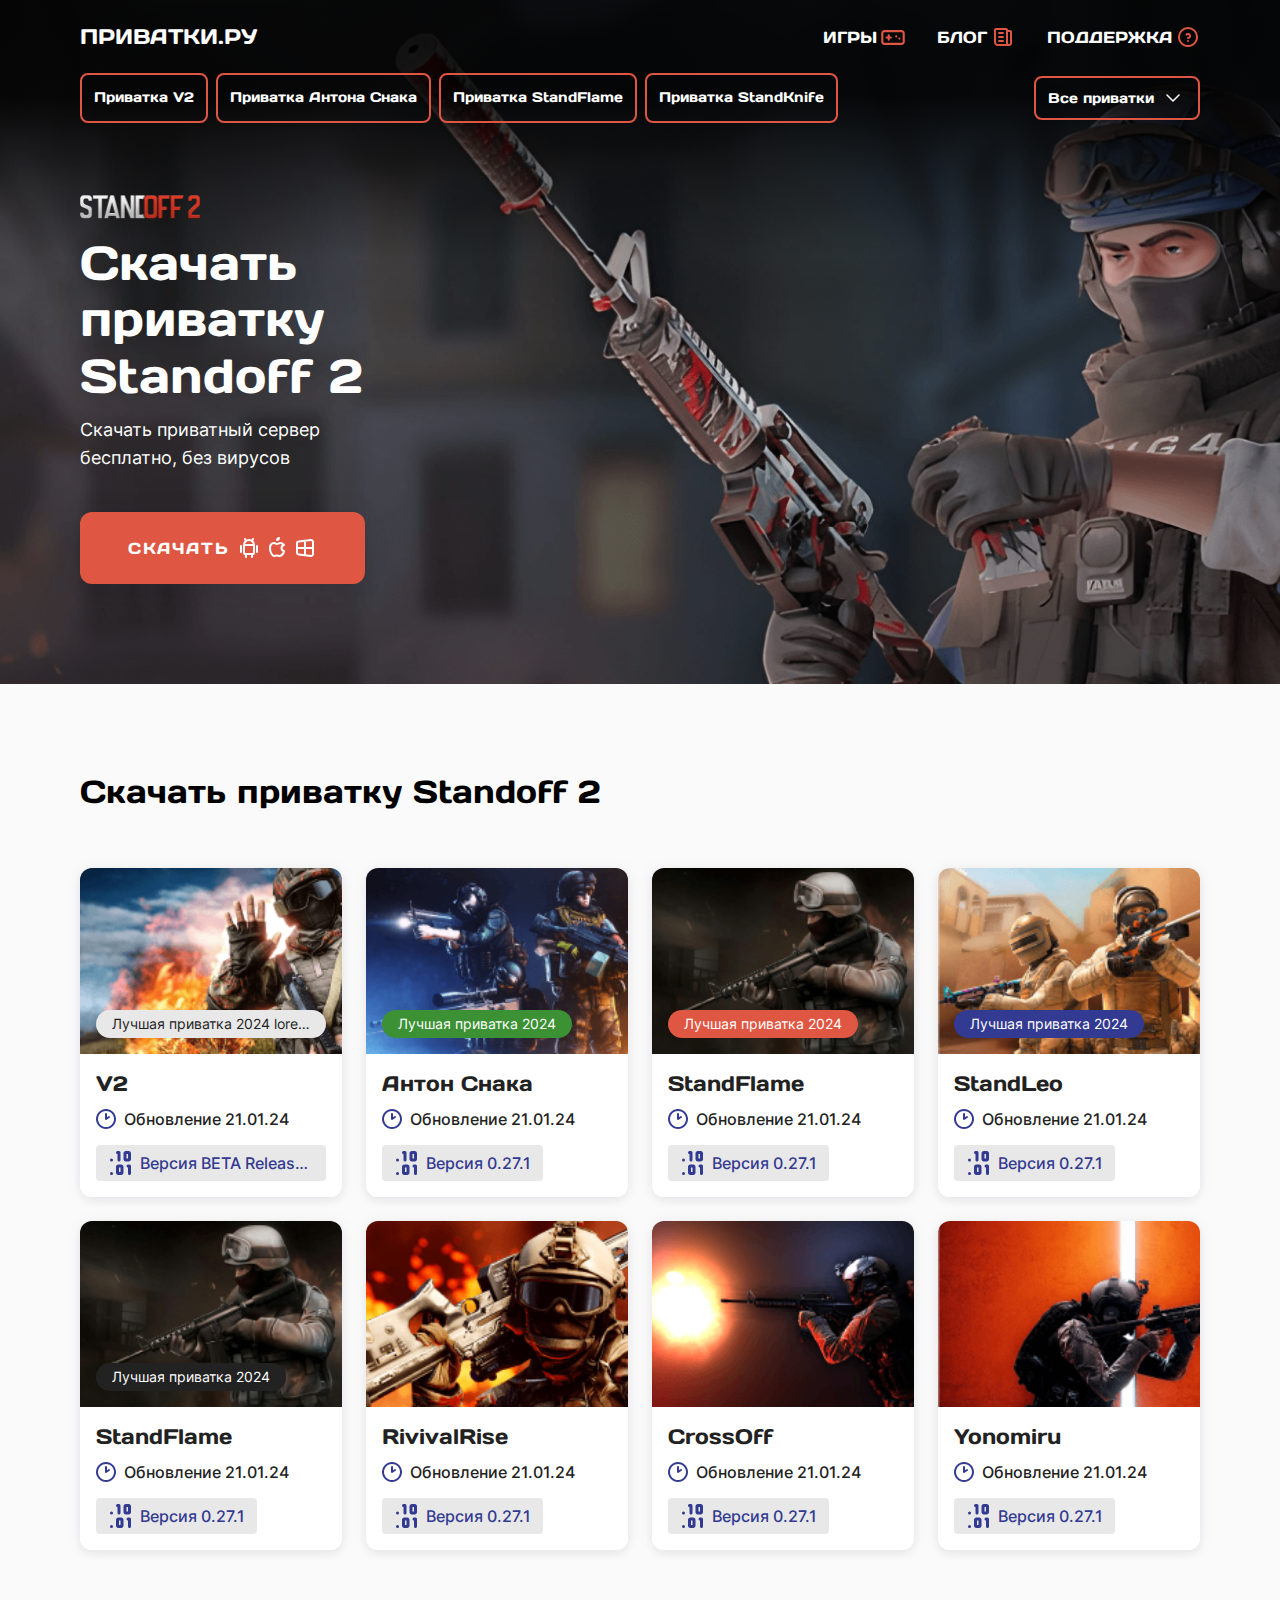
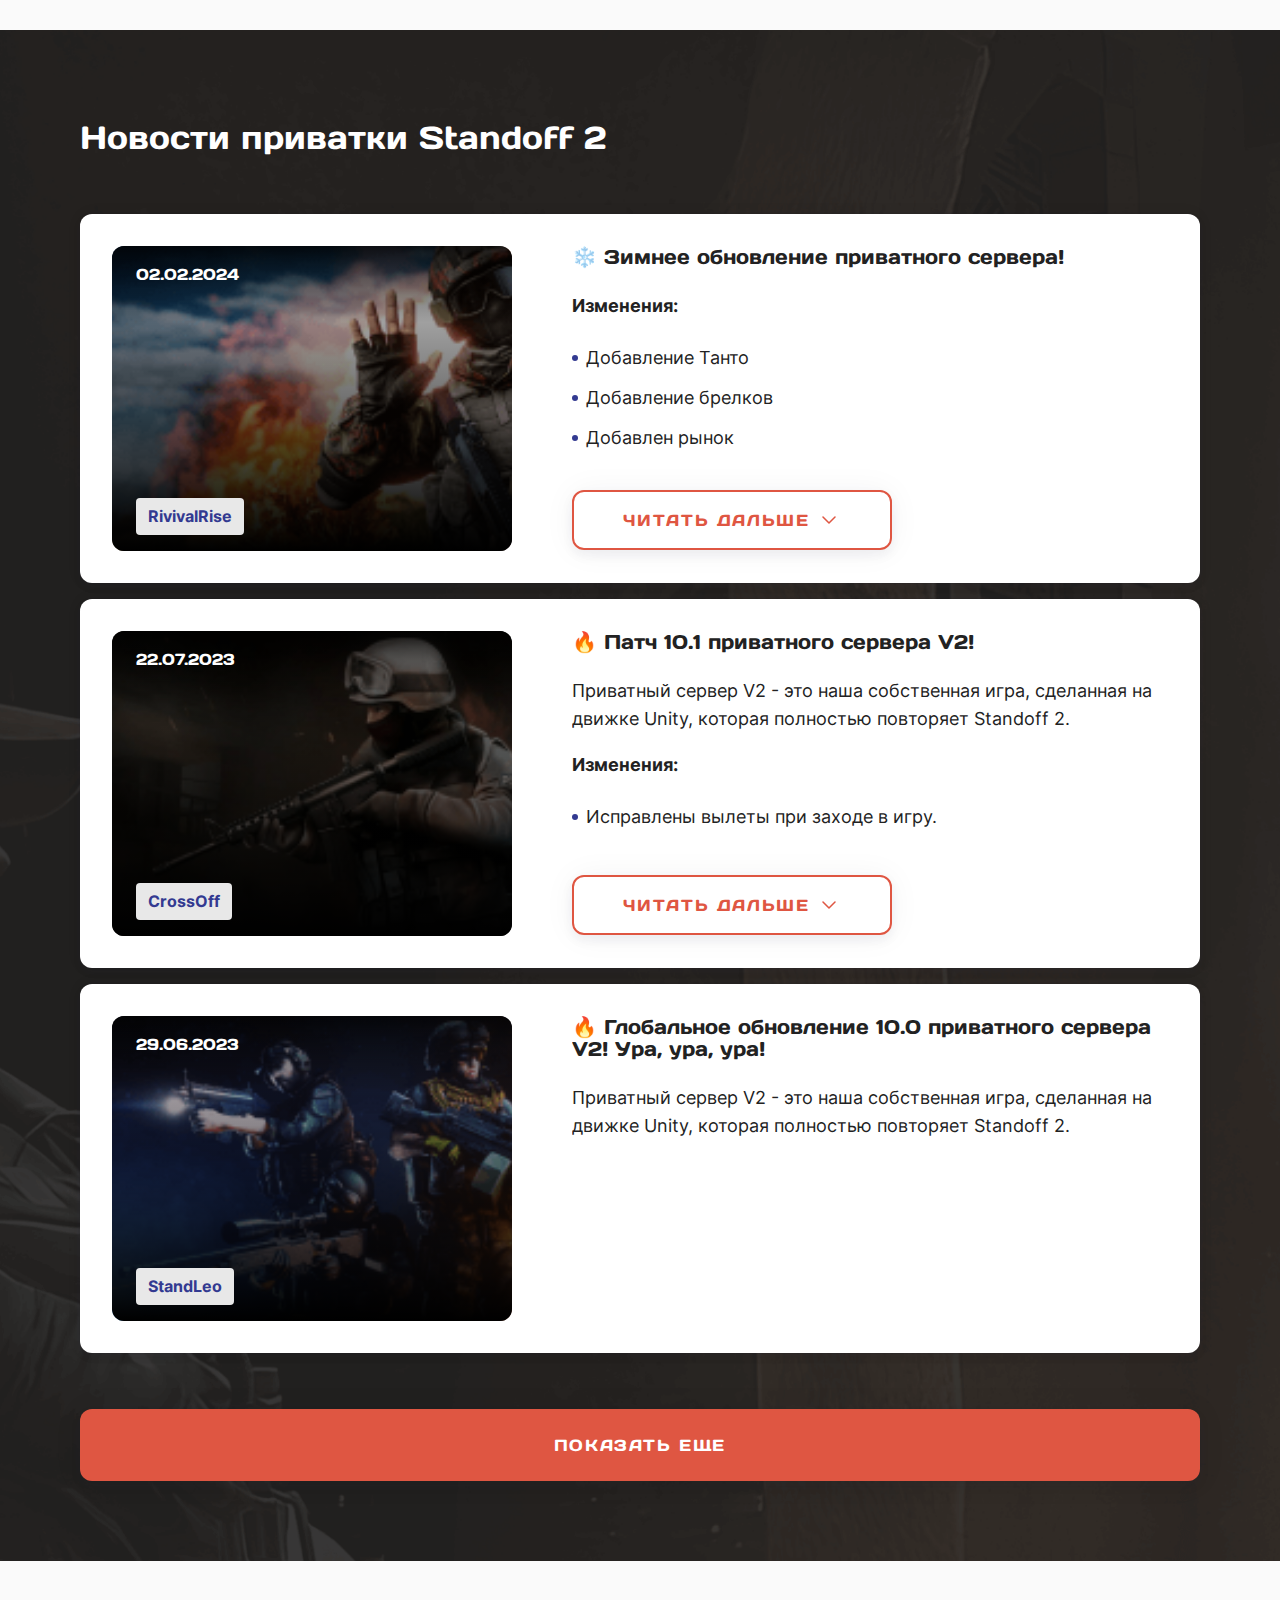
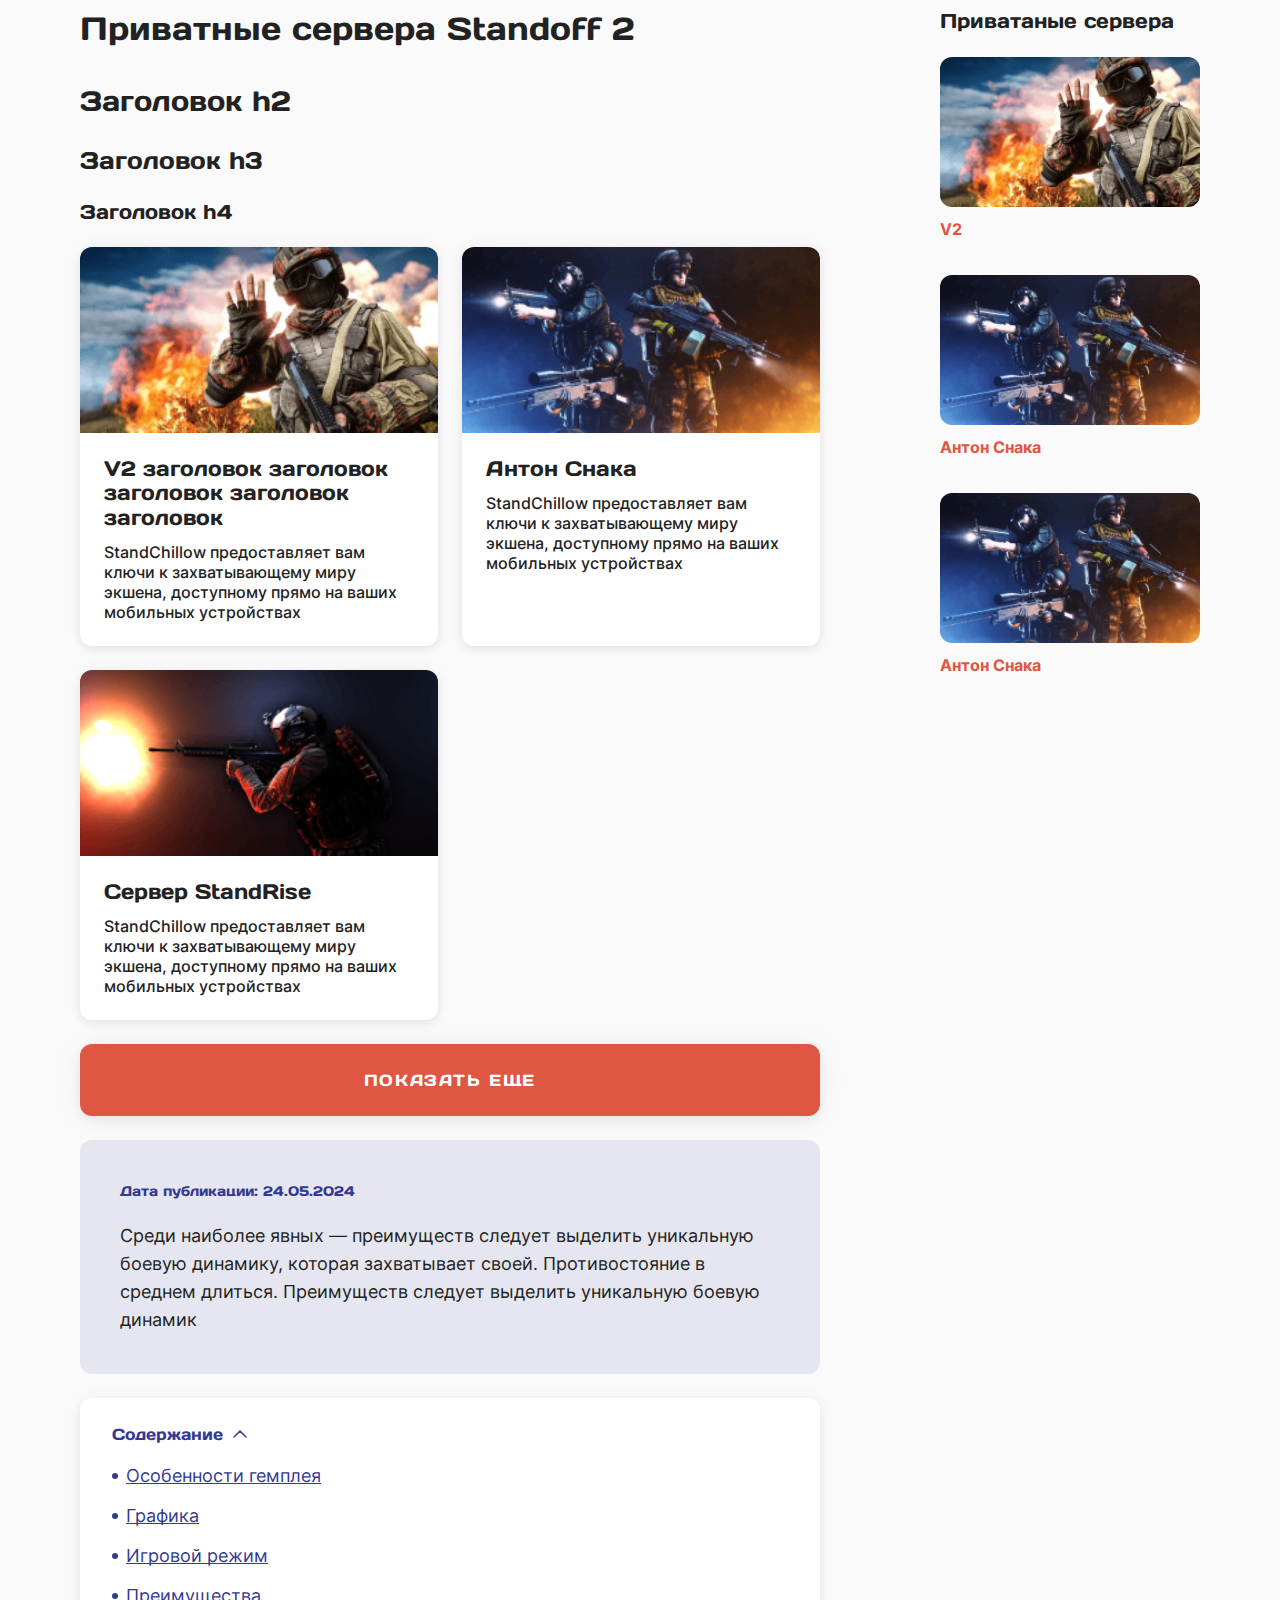
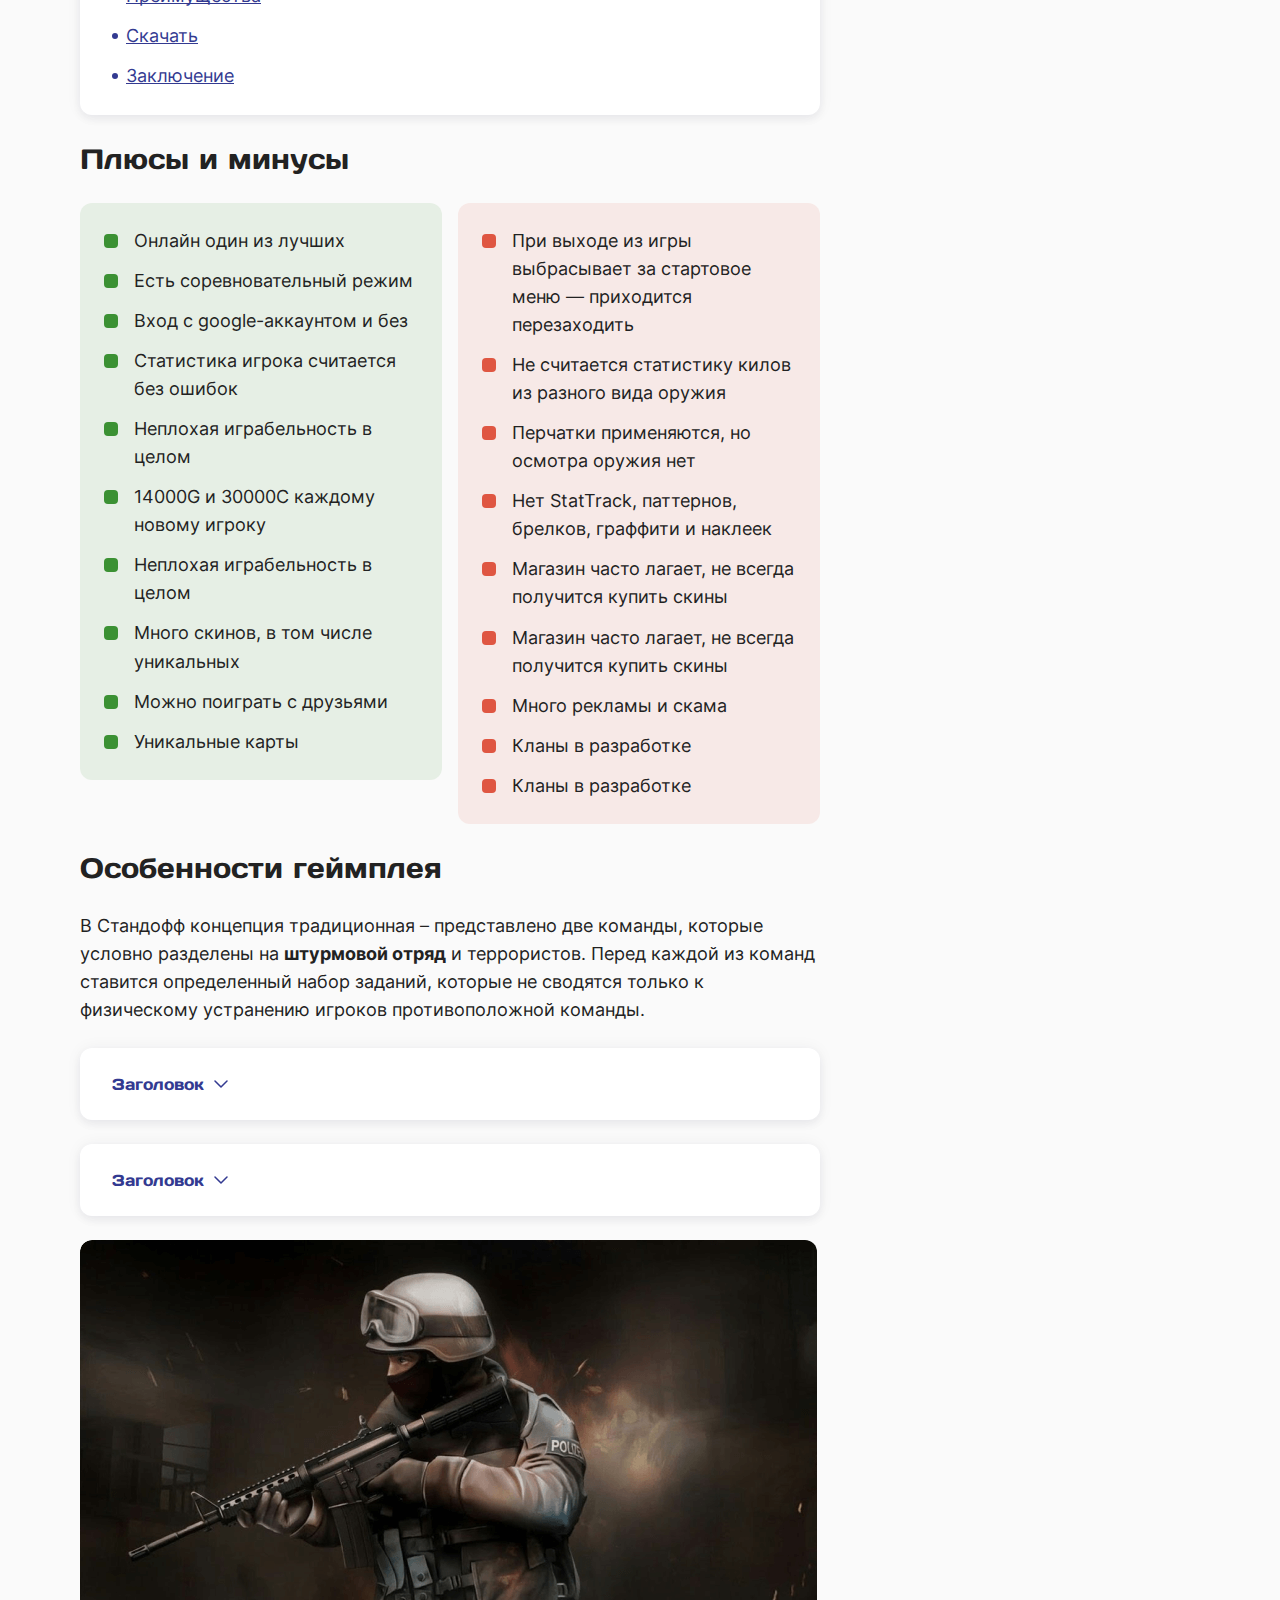
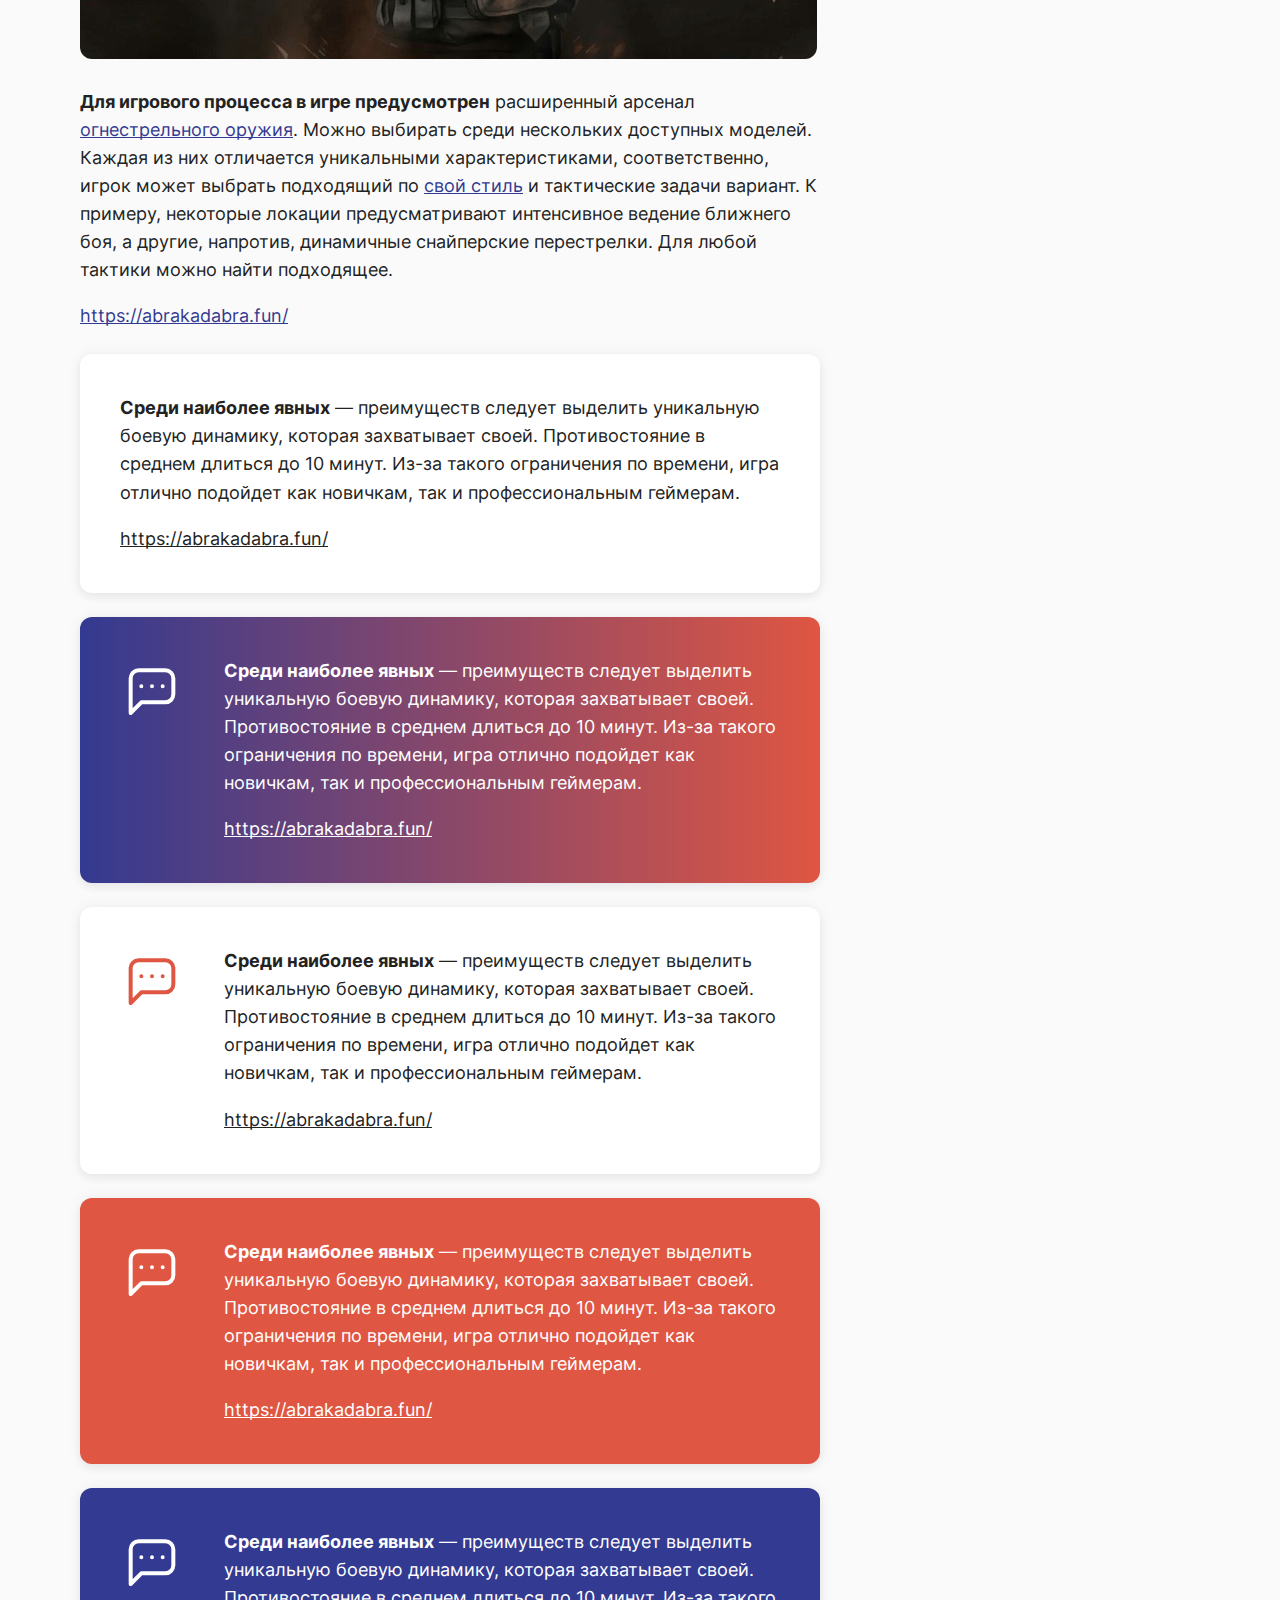
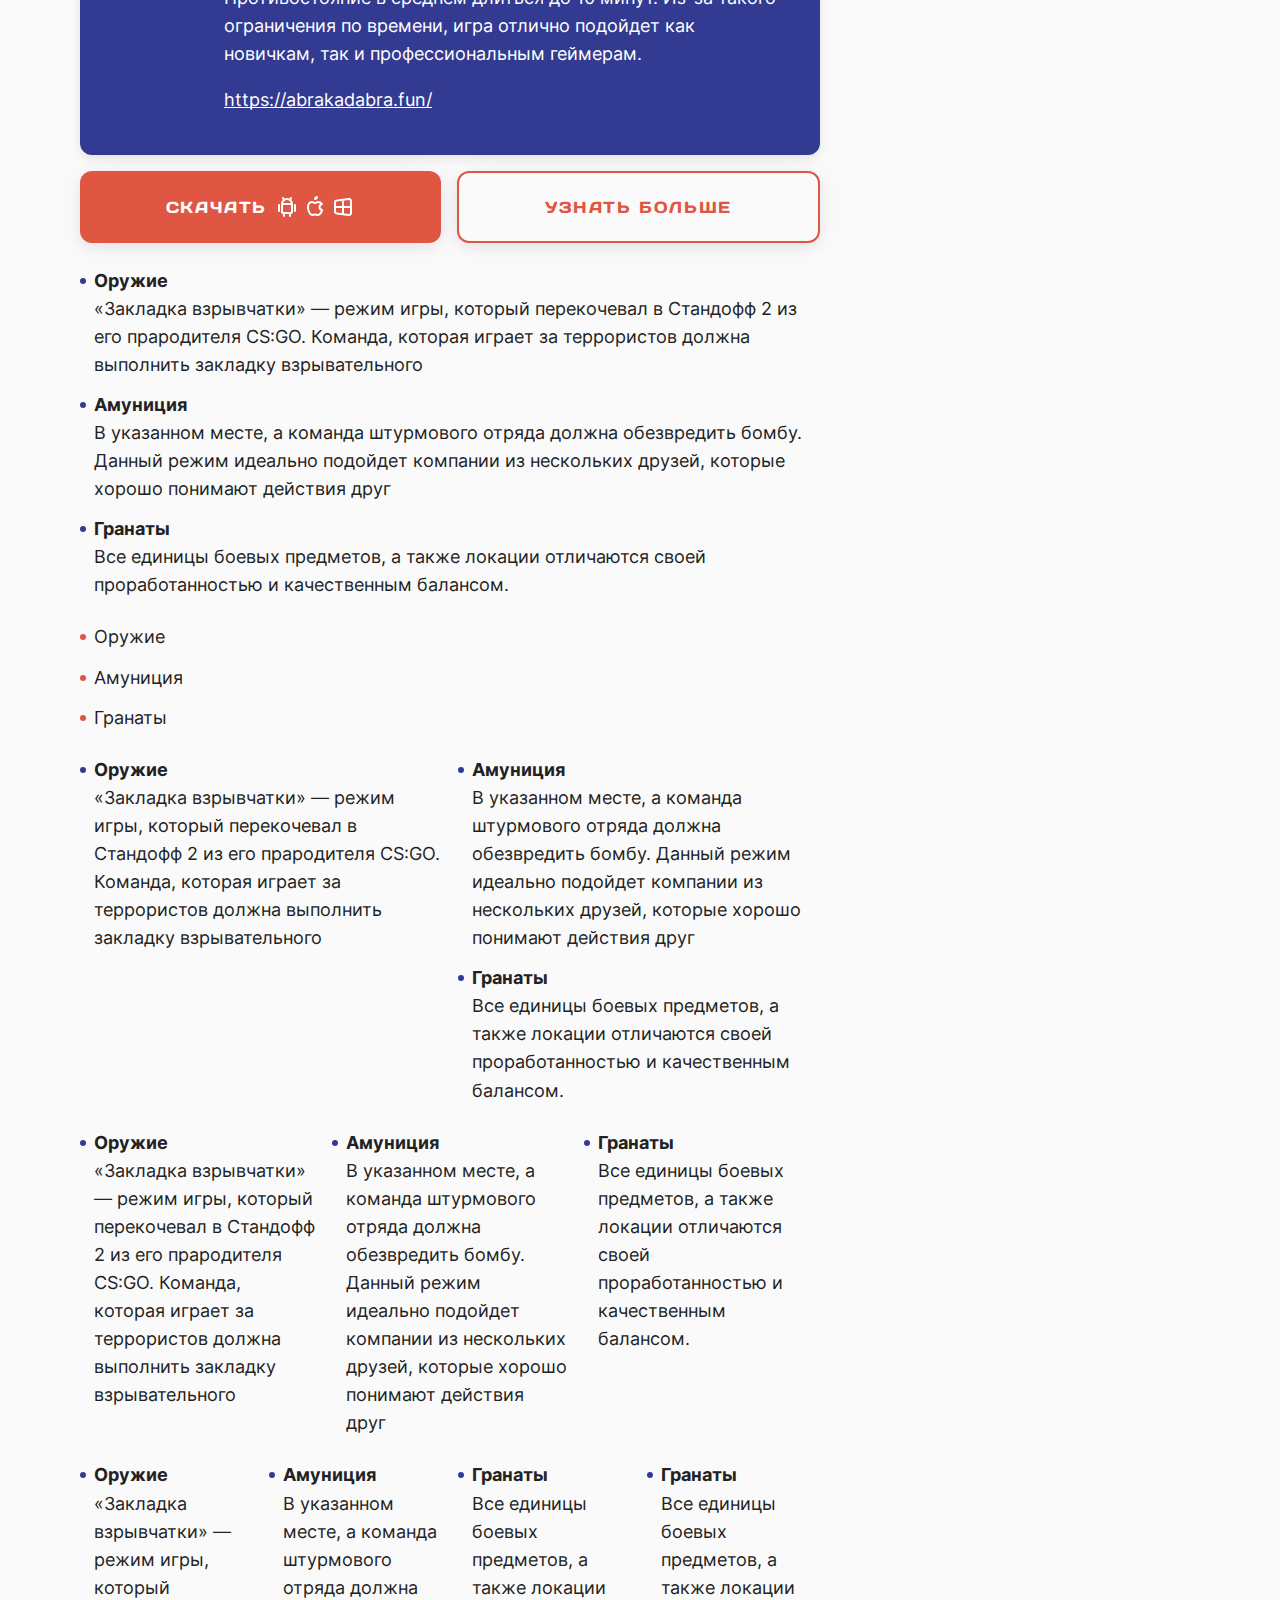
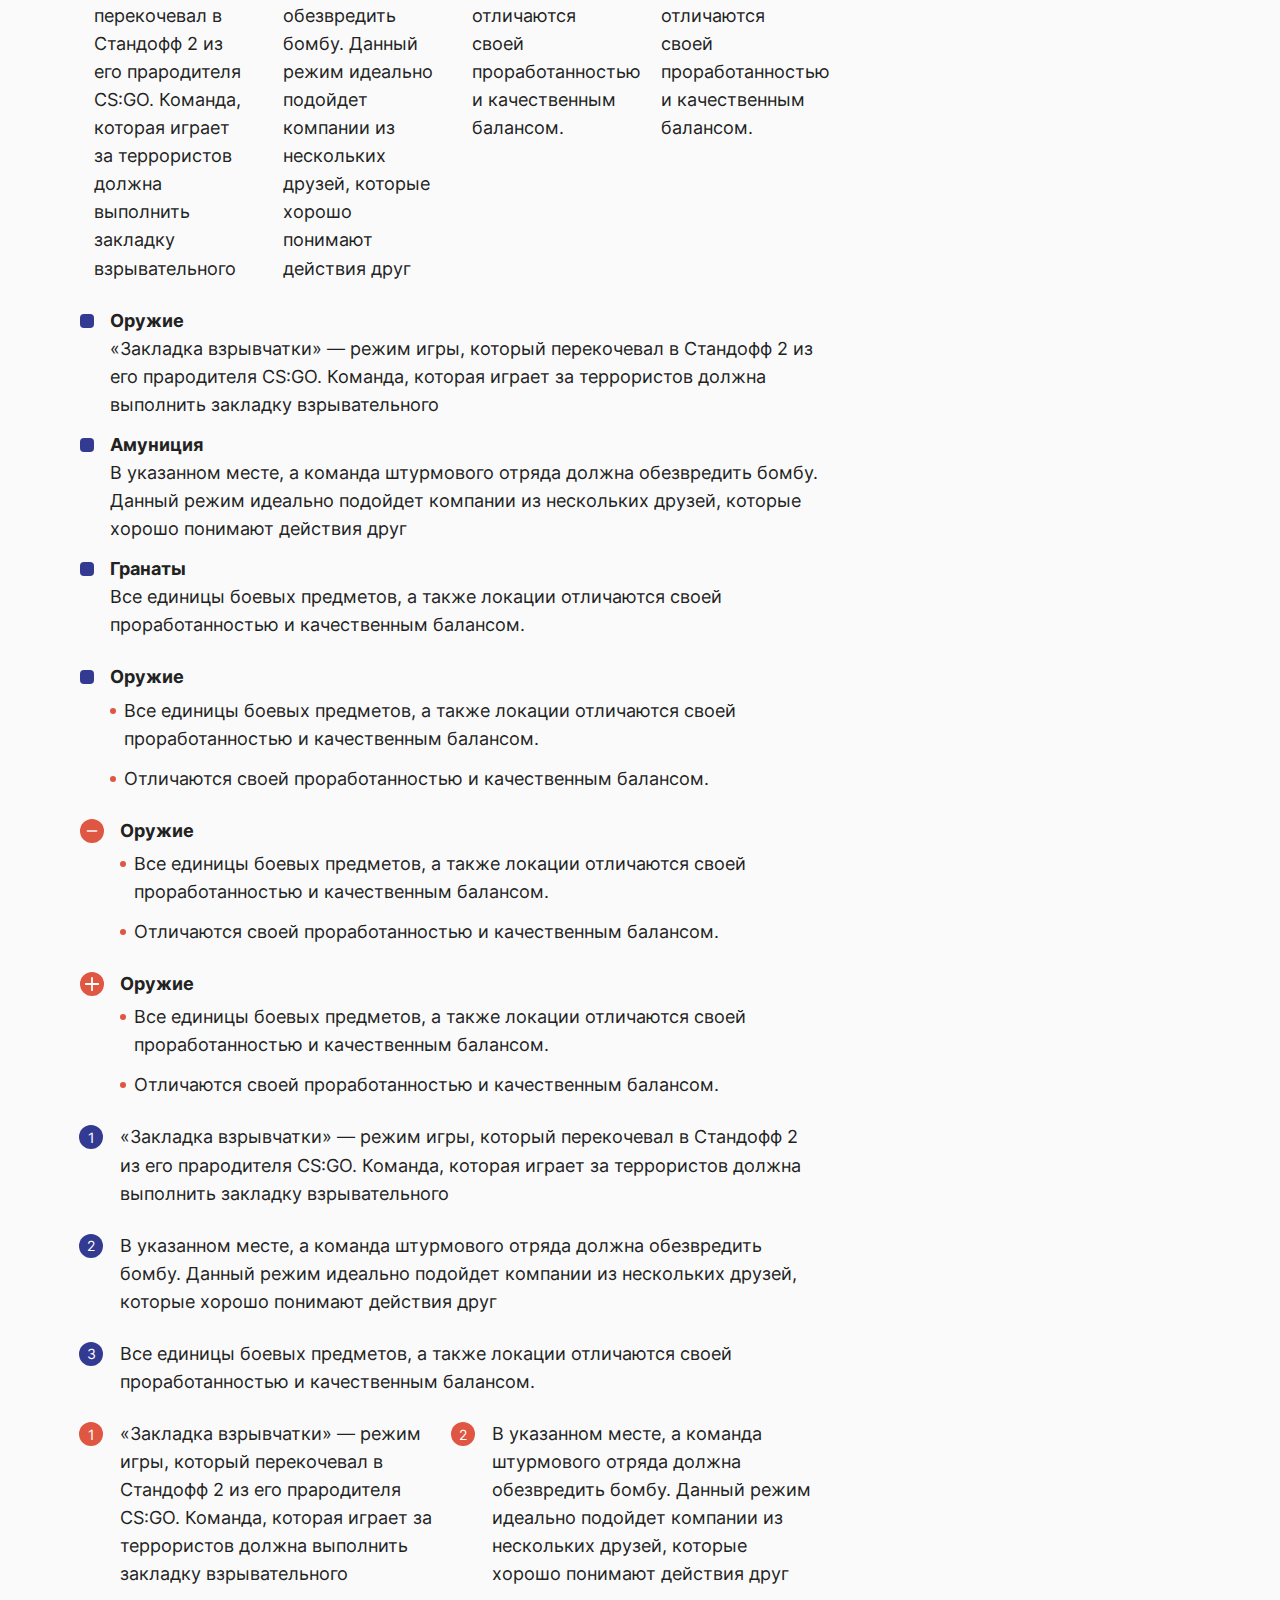
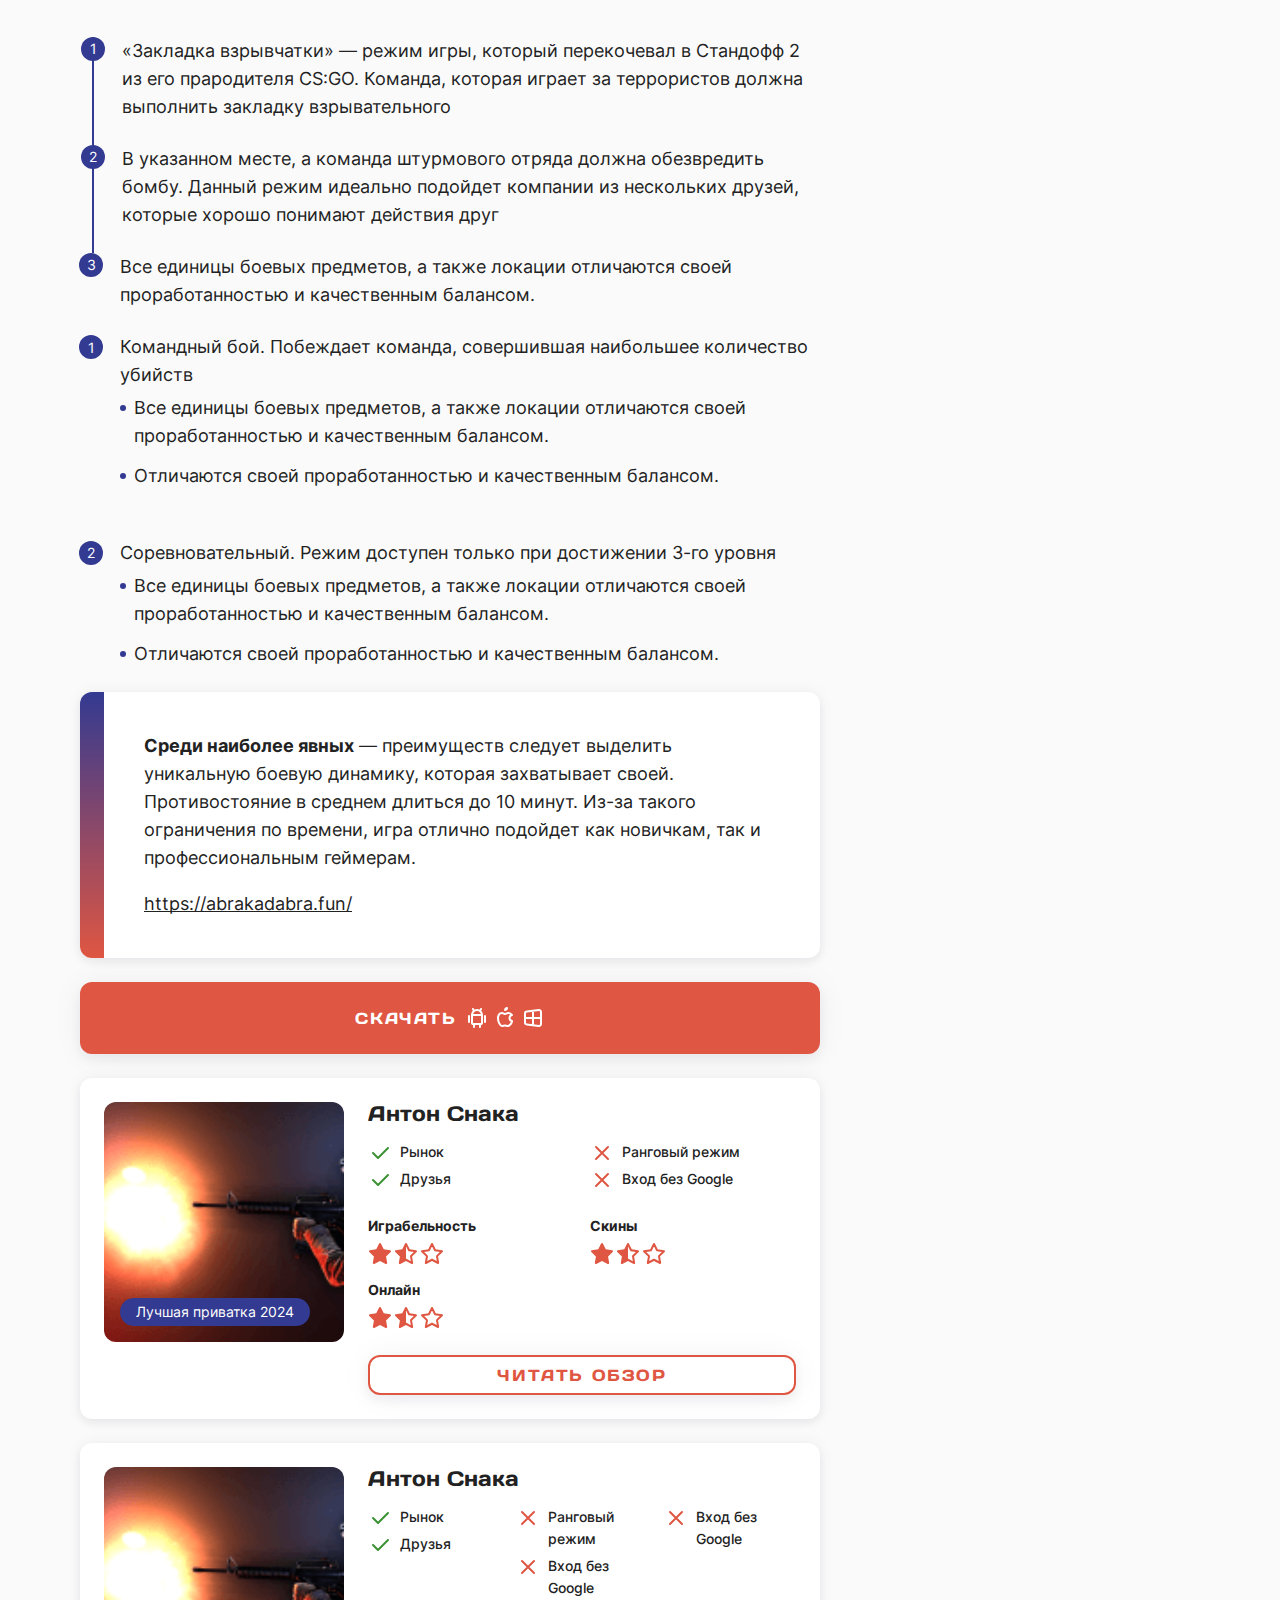
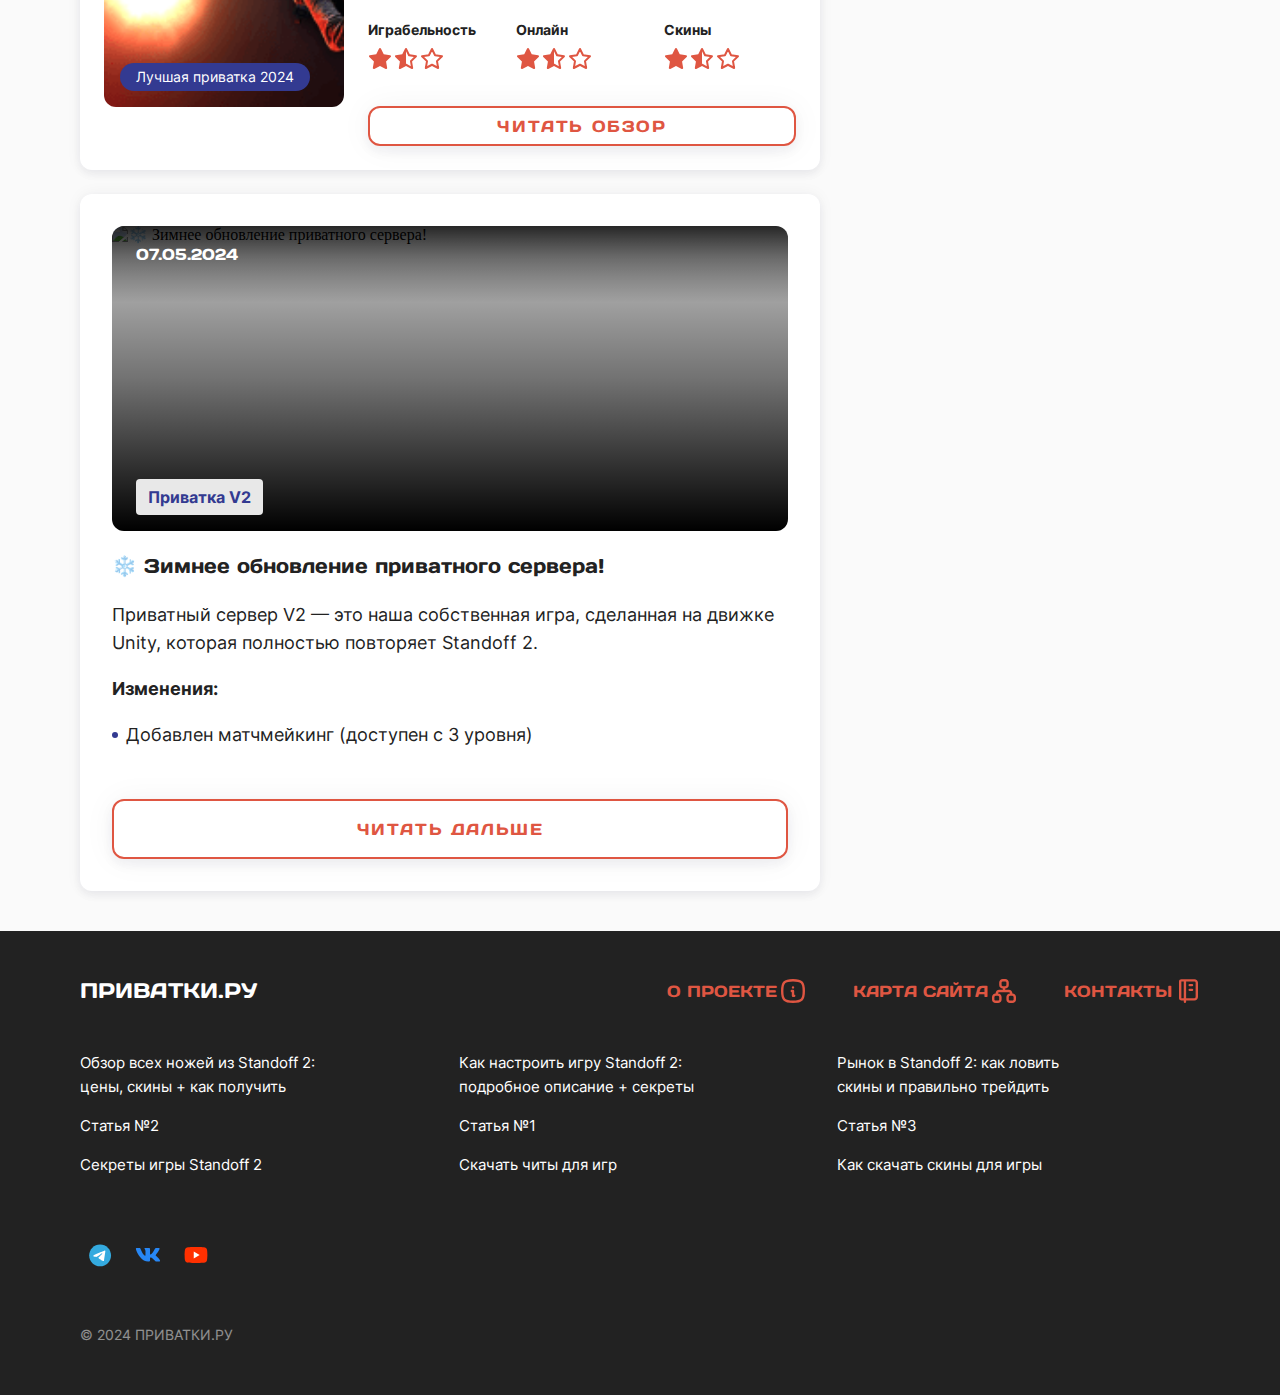
==== commit be250e7f: "blog & news modals" ====
--- a/index.html
+++ b/index.html
@@ -342,10 +342,6 @@
                 <p>Приватный сервер V2 - это наша собственная игра, сделанная на движке Unity, которая полностью
                   повторяет
                   Standoff 2.</p>
-                <p><strong>Изменения:</strong></p>
-                <ul class="news-card__list">
-                  <li>Исправлены вылеты при заходе в игру.</li>
-                </ul>
               </div>
               <a class="red-contour-button news-card__button modal-glightbox" href="#news-modal-1">Читать дальше</a>
             </div>
@@ -1259,17 +1255,10 @@
         <li>Первый</li>
         <li>Второй</li>
       </ul>
+      <p class="small purple">Какой-то текст под модалкой</p>
       <a class="red-button download-button">Скачать <span class="os-icons"></span></a>
     </div>
   </div>
-
-  <!--
-  <div id="news-modal" style="display: none;">
-    <div class="modal__container">
-
-    </div>
-  </div>
-  -->
 
   <script src="./js/dropdown.js"></script>
   <script src="./js/burger.js"></script>
@@ -1277,7 +1266,6 @@
   <script src="./js/accordions.js"></script>
   <script src="./js/lightbox.js"></script>
   <script src="./js/scroll.js"></script>
-  <!--<script src="./js/more-content.js"></script>-->
   <script src="./js/swipe-menu.js"></script>
   <script src="./js/news-card.js"></script>
   <script src="https://privatki.ru/wp-content/themes/privatki/assets/libraries/glightbox/glightbox.min.js"
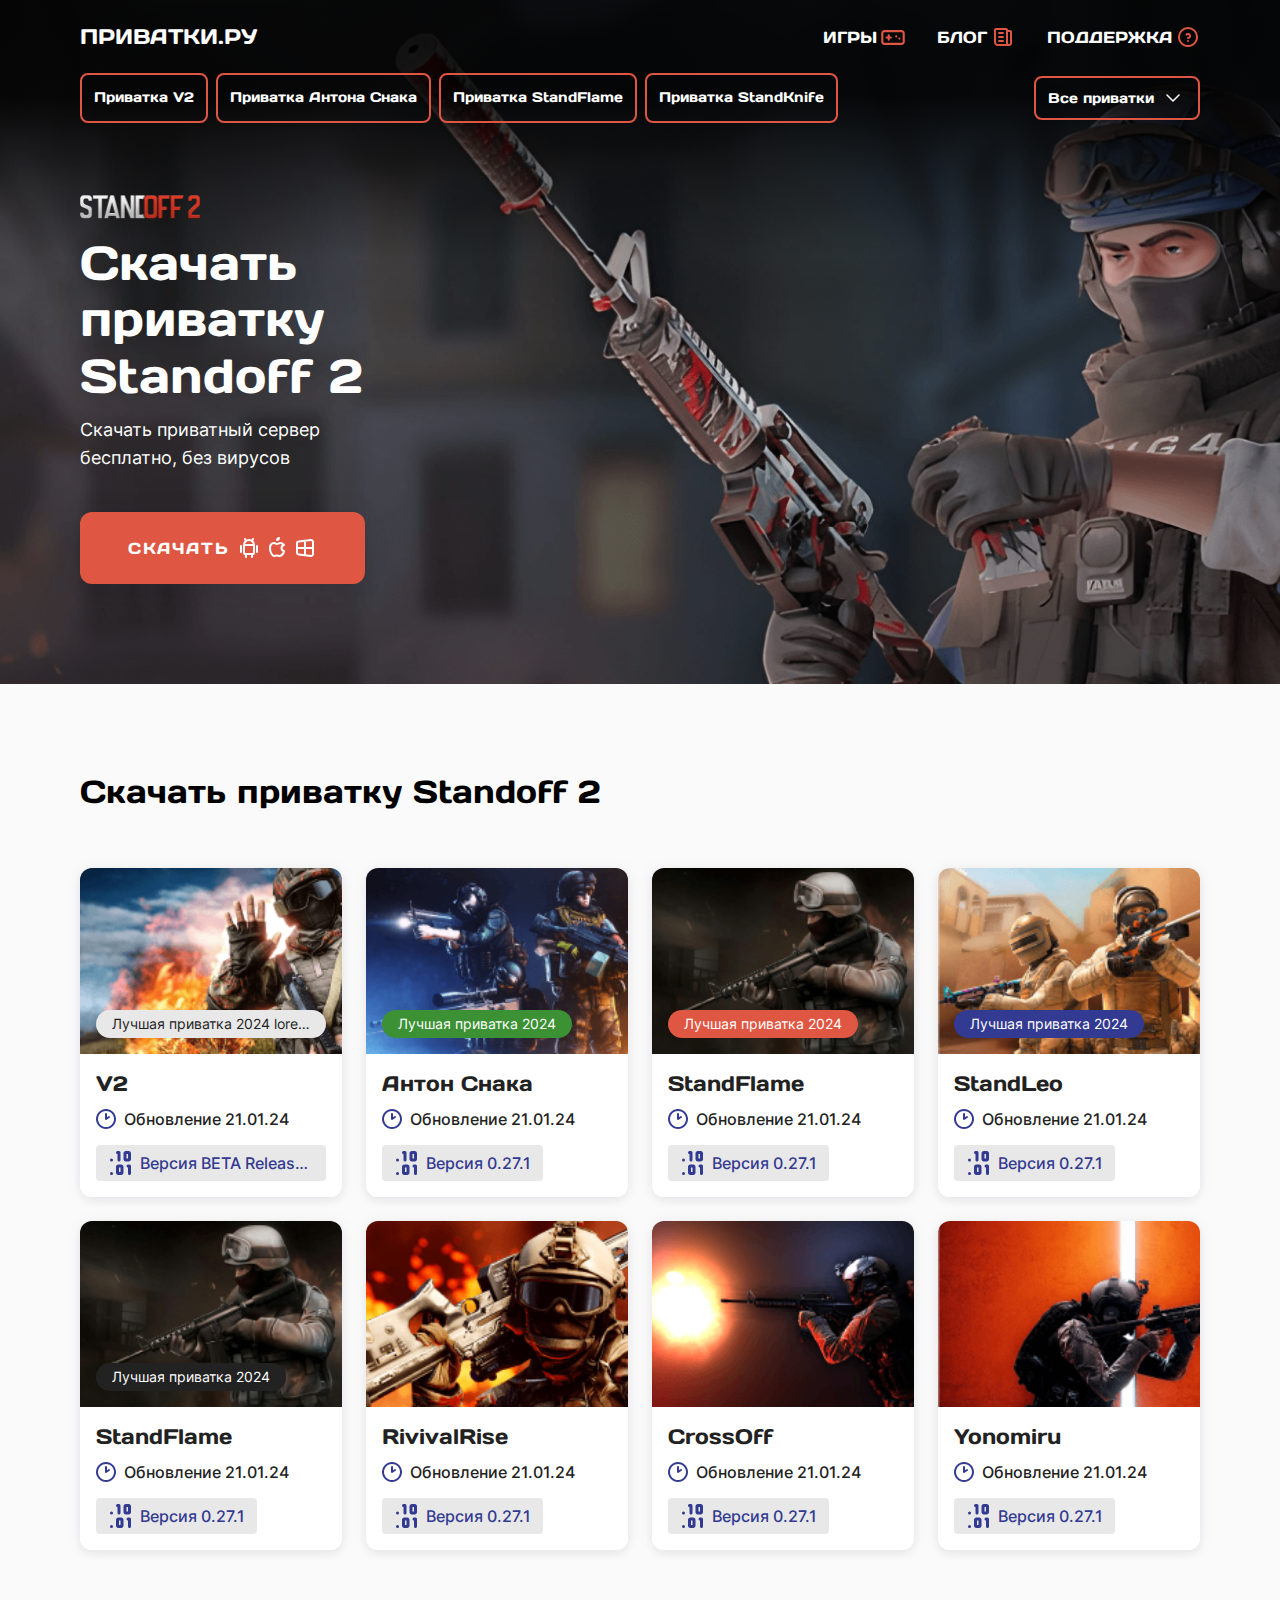
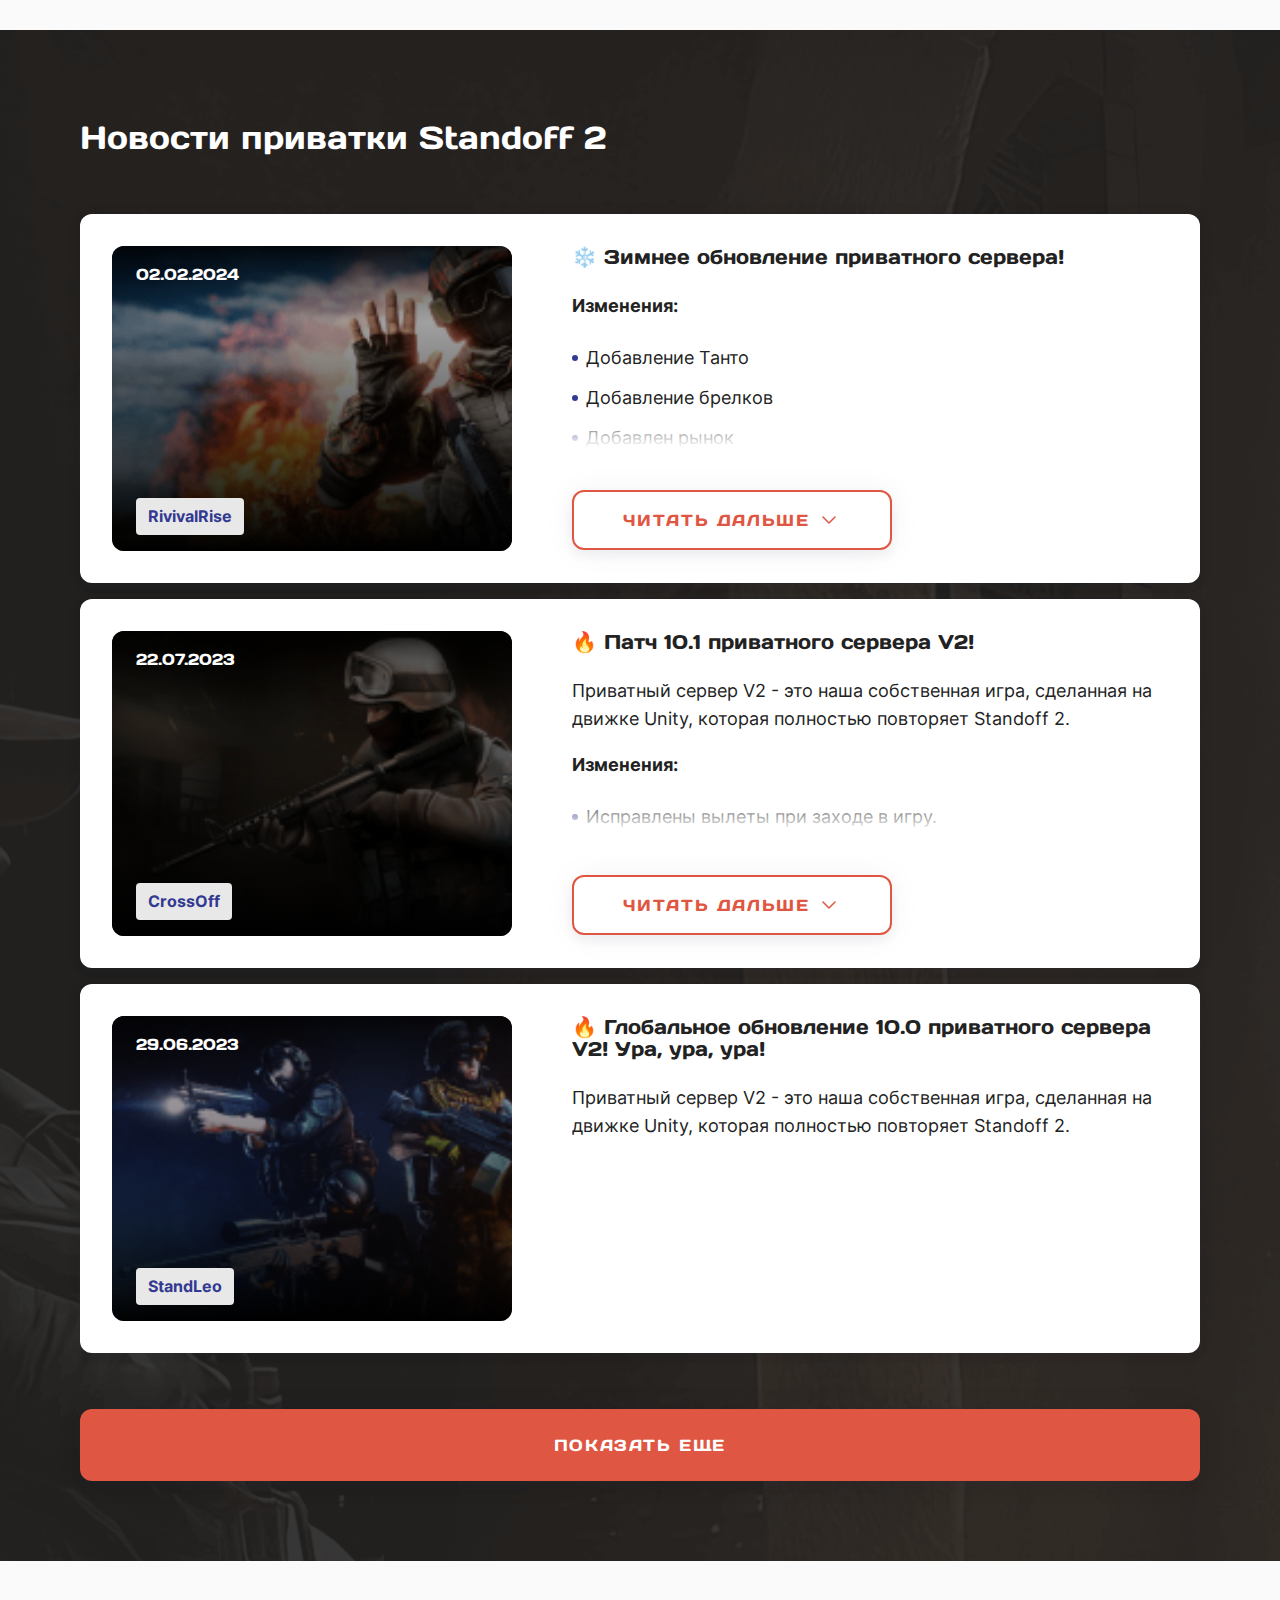
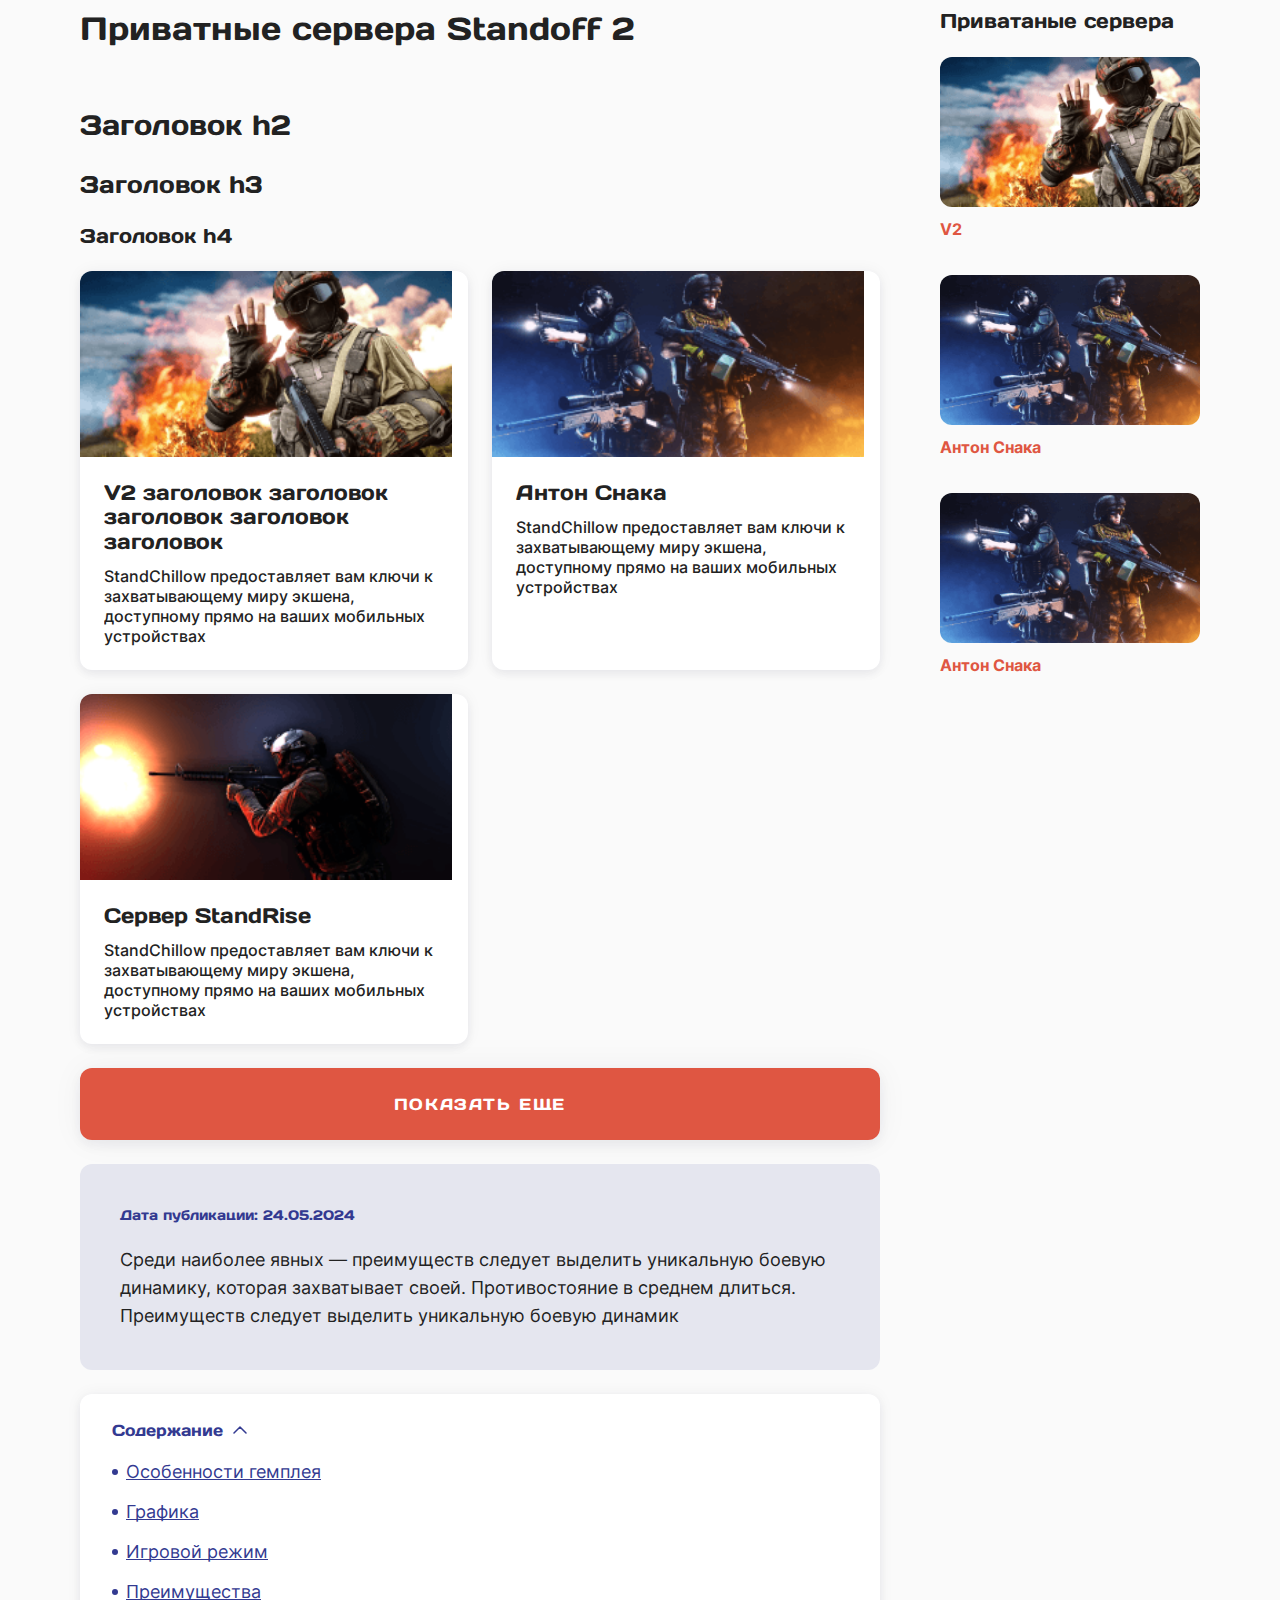
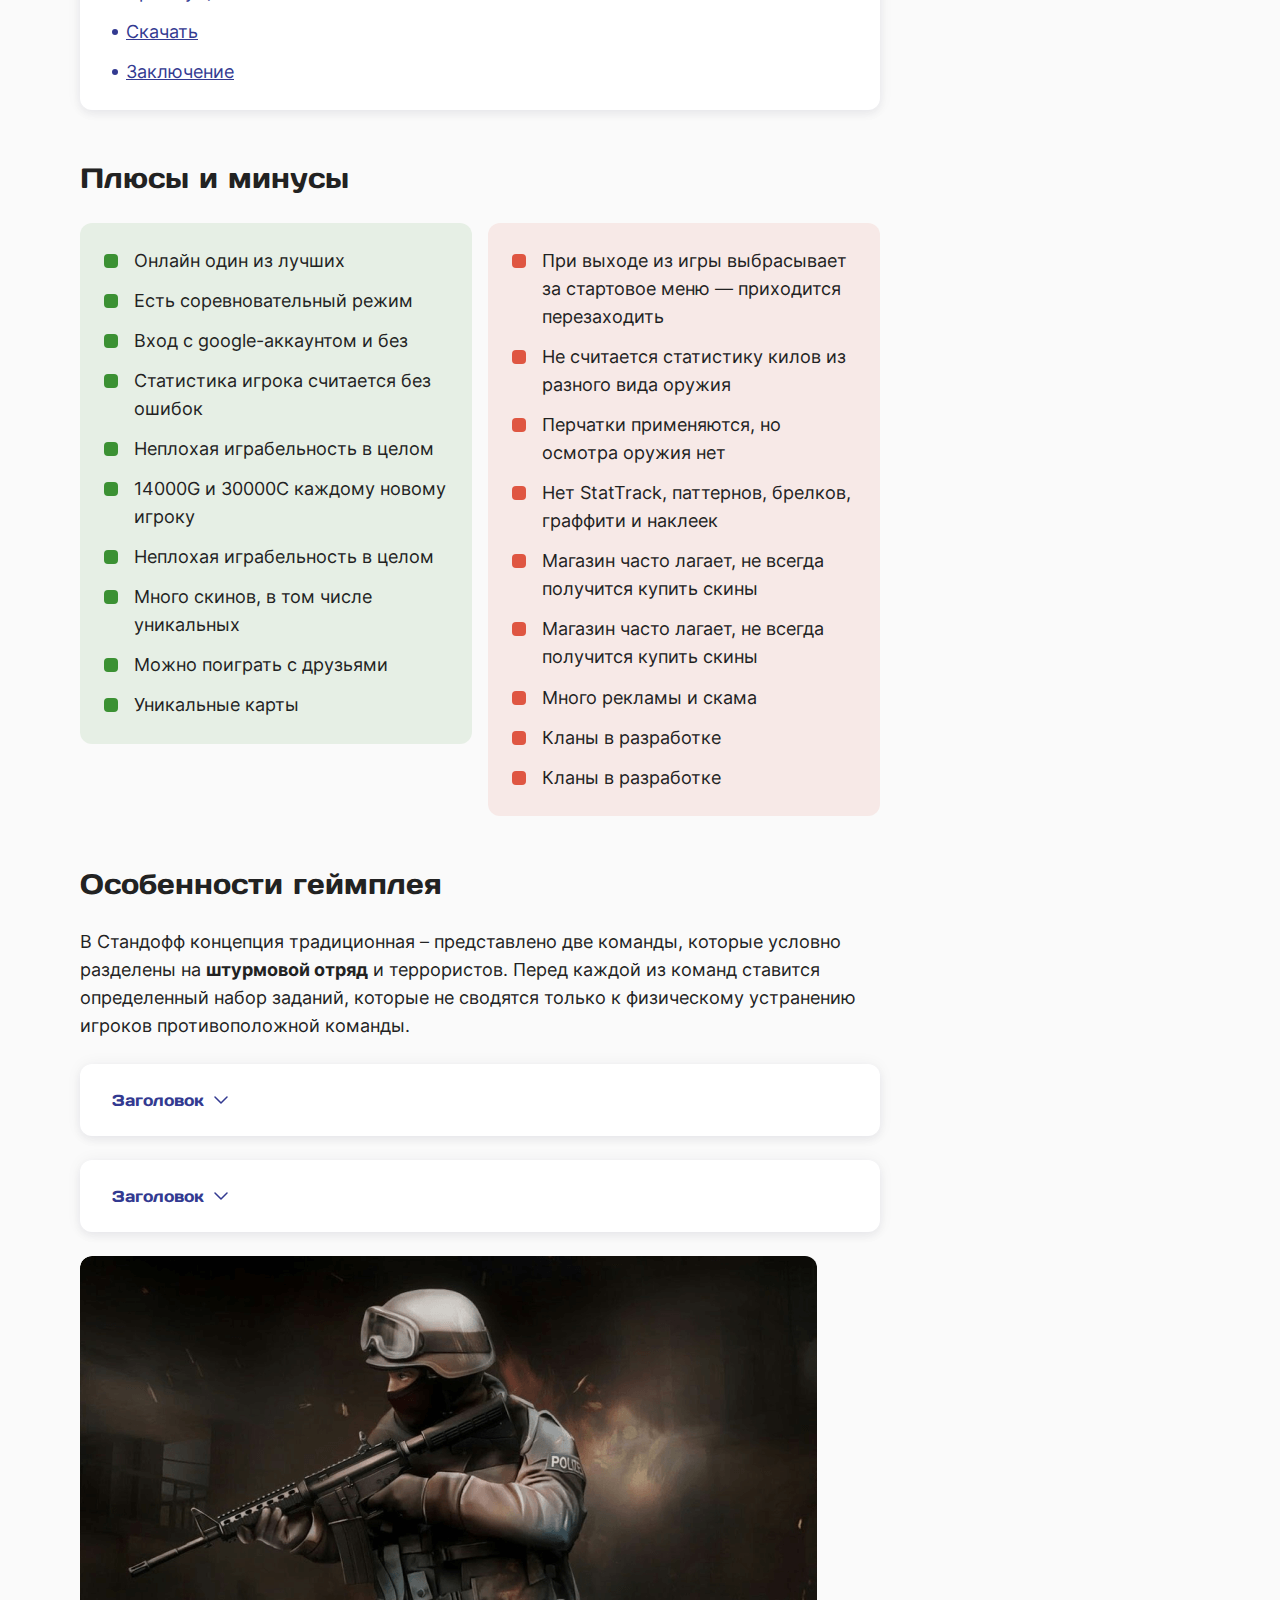
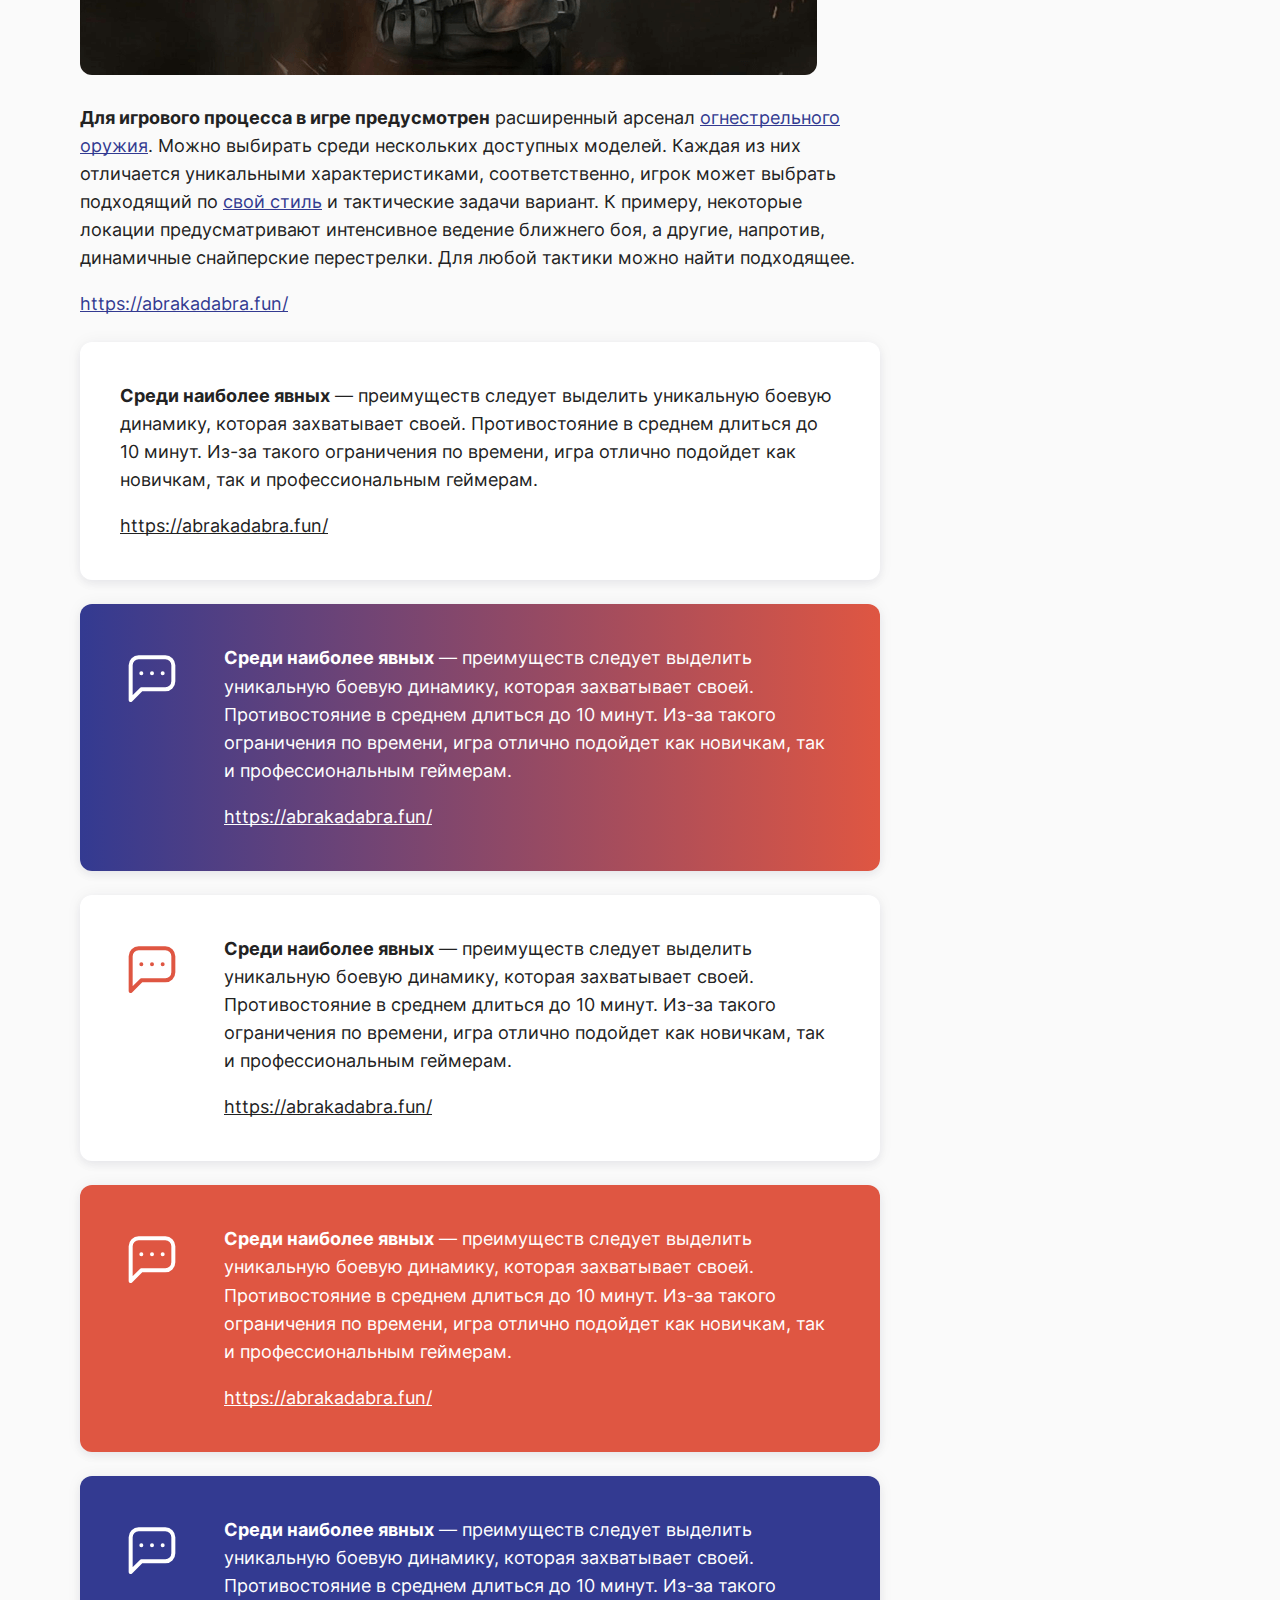
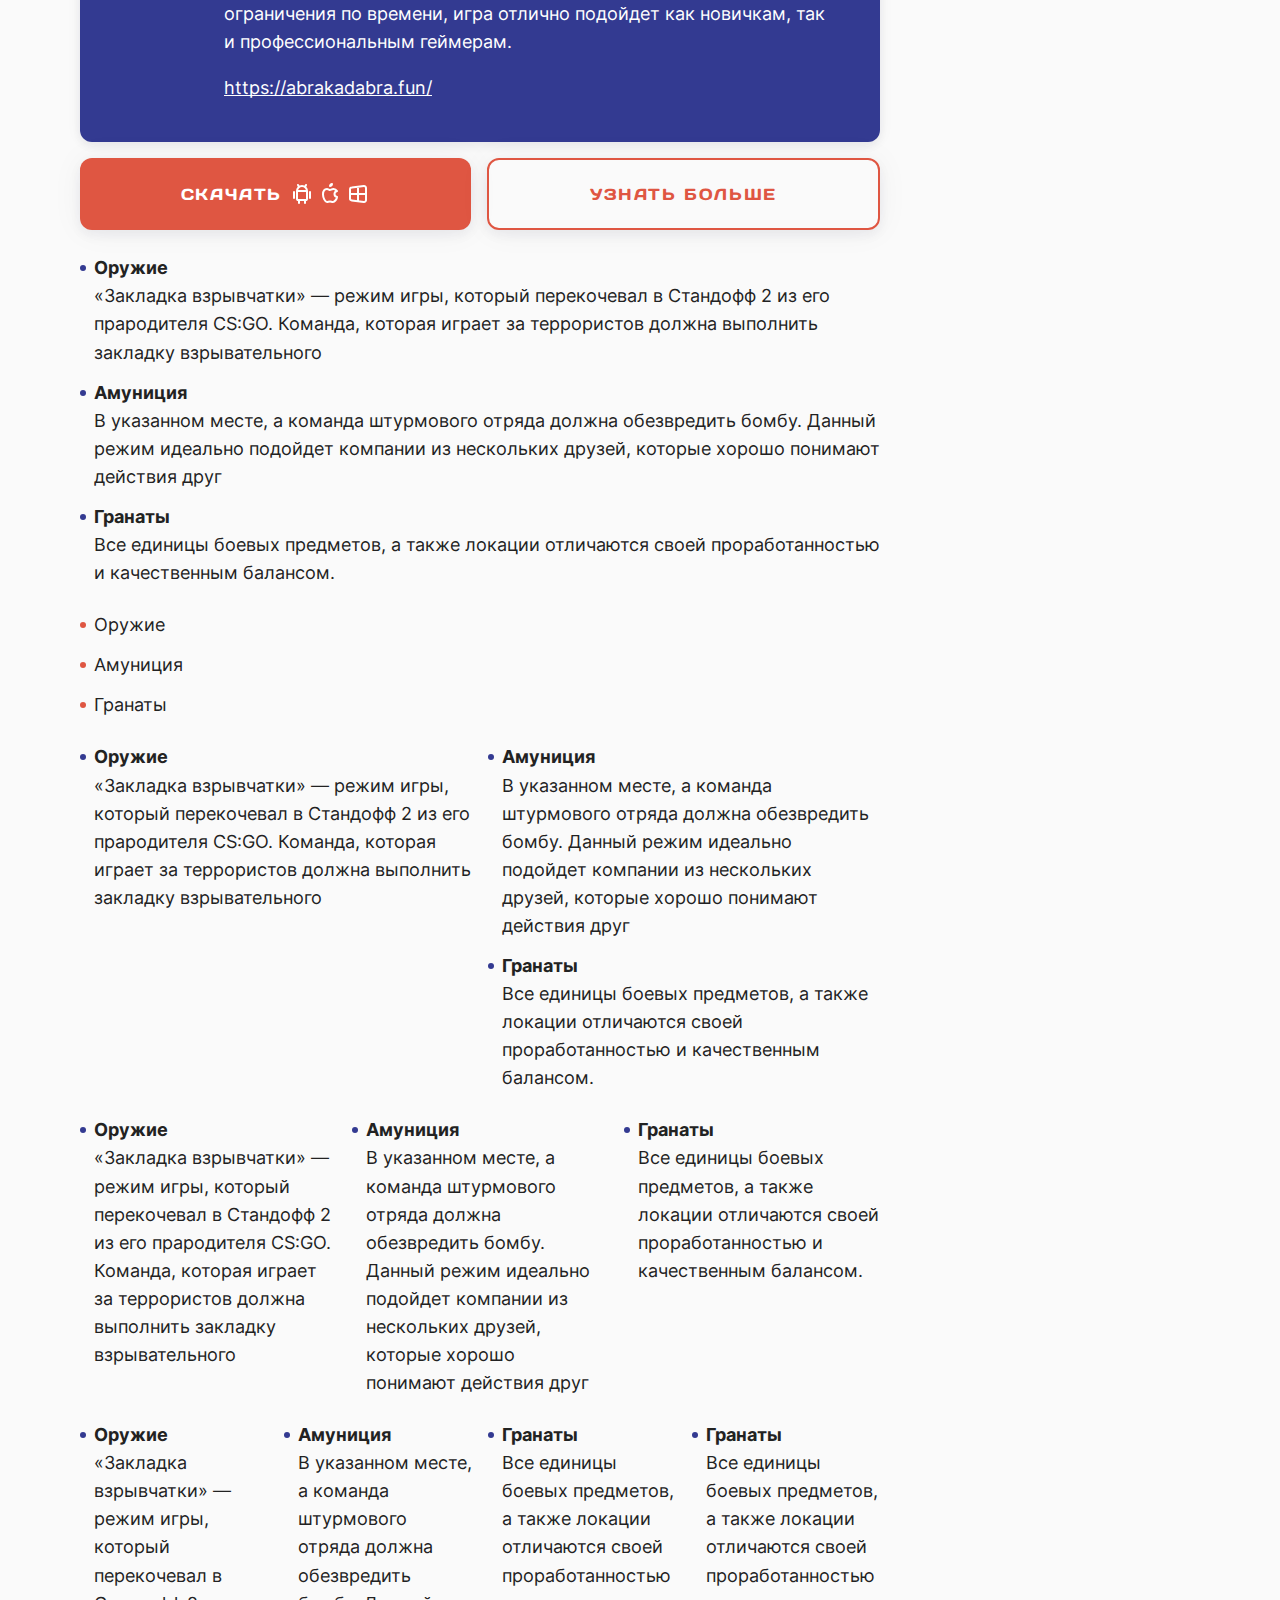
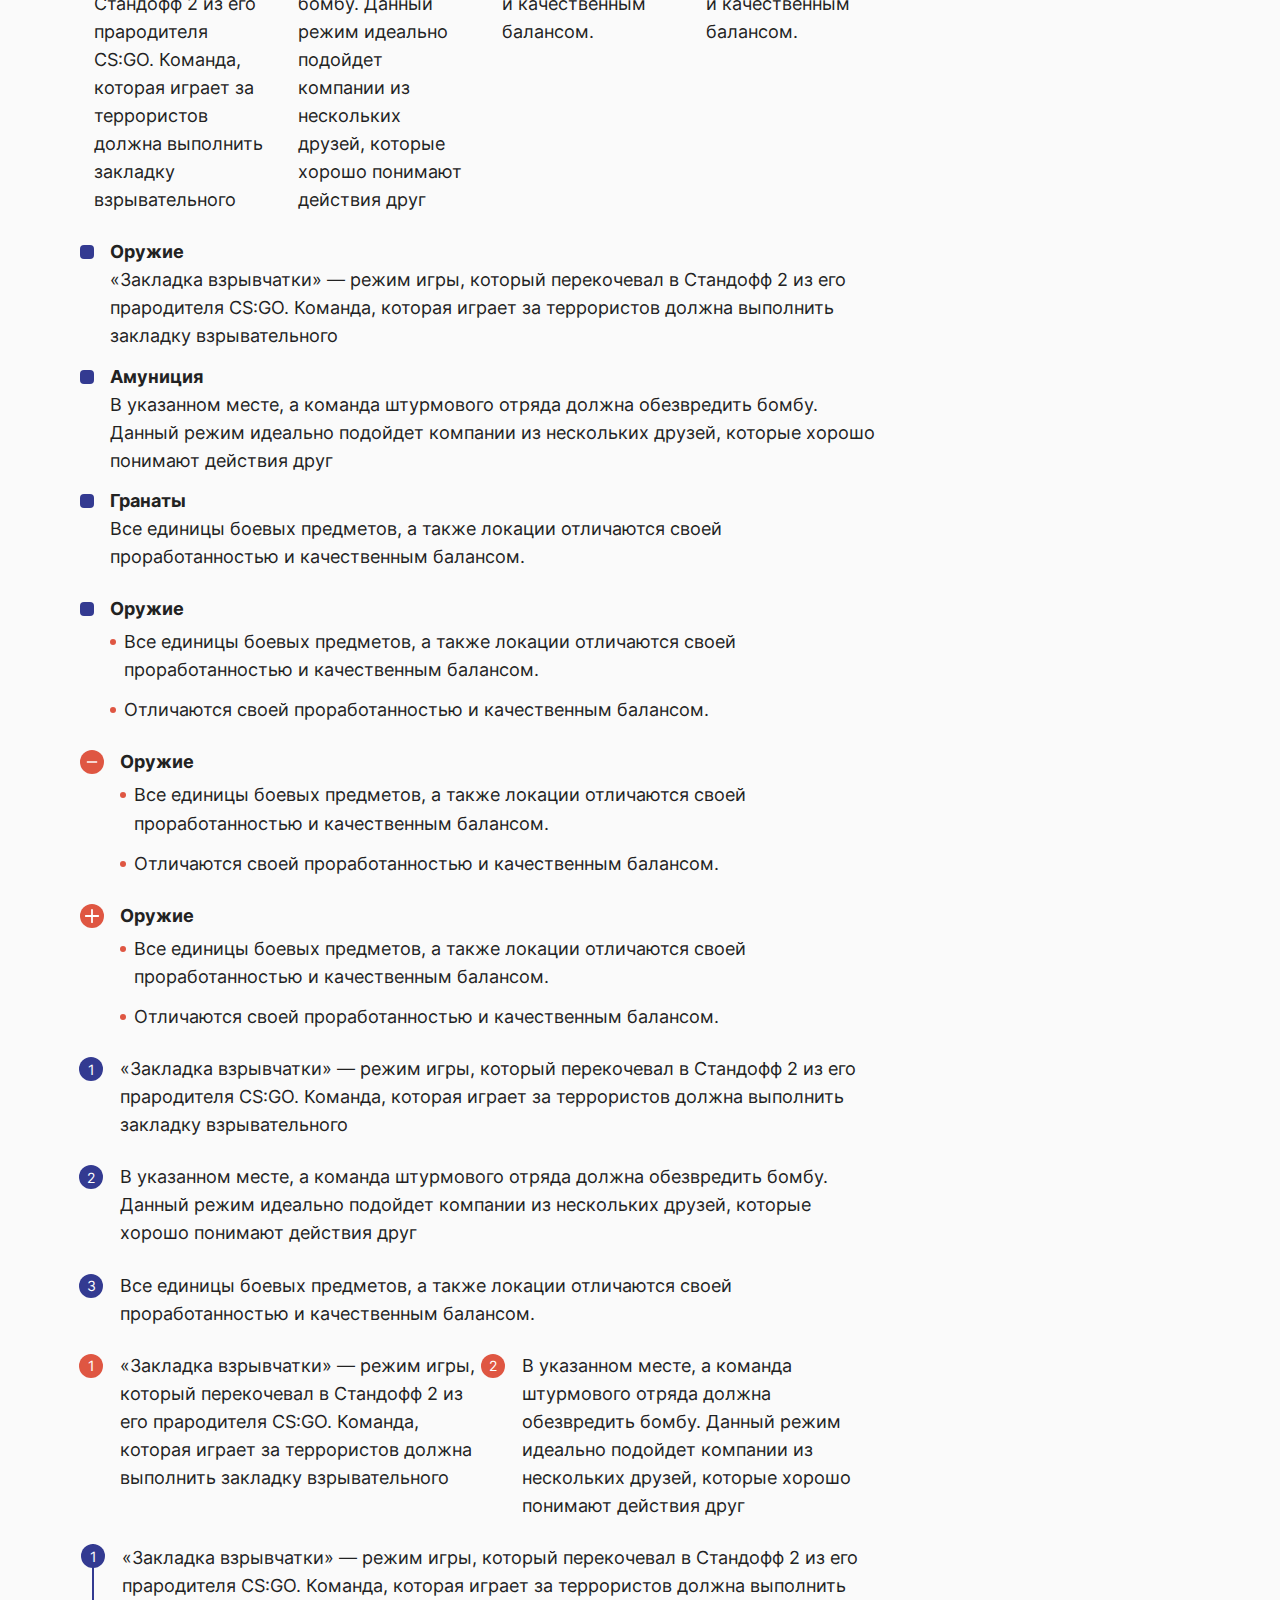
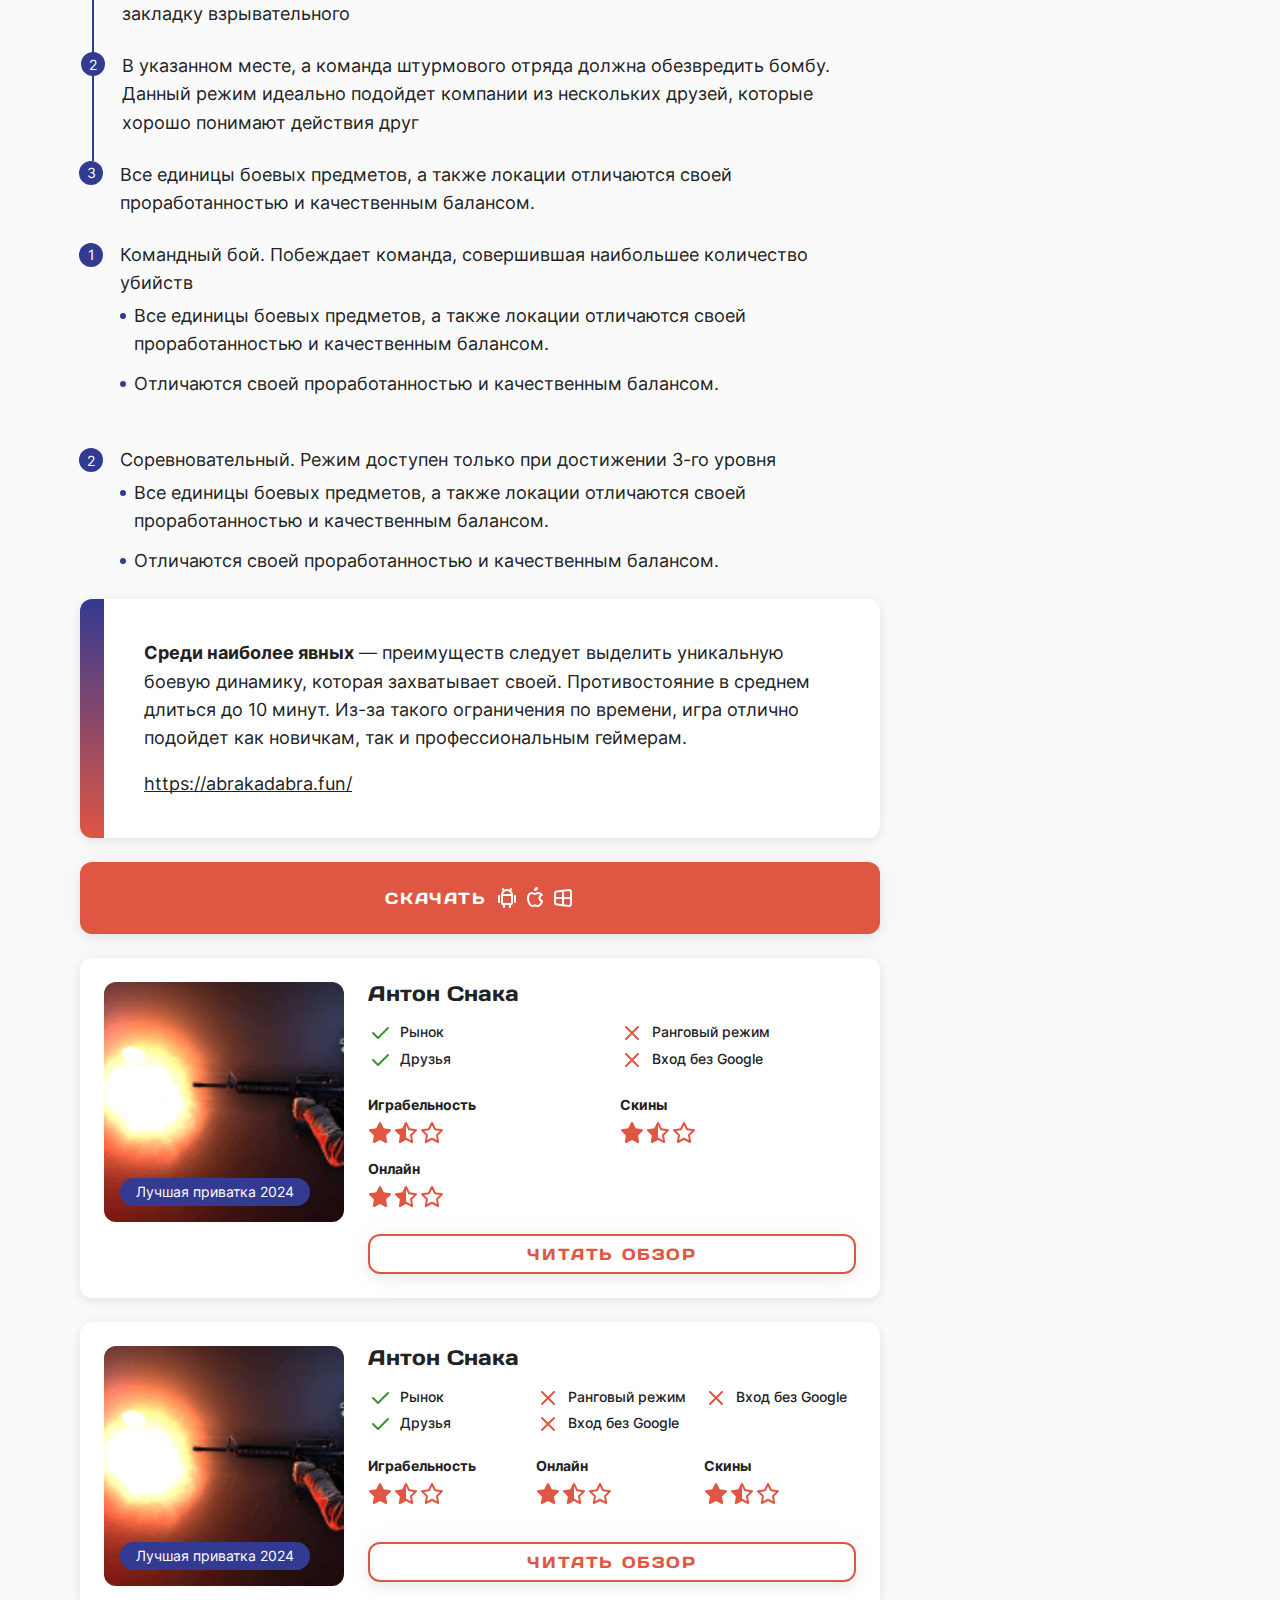
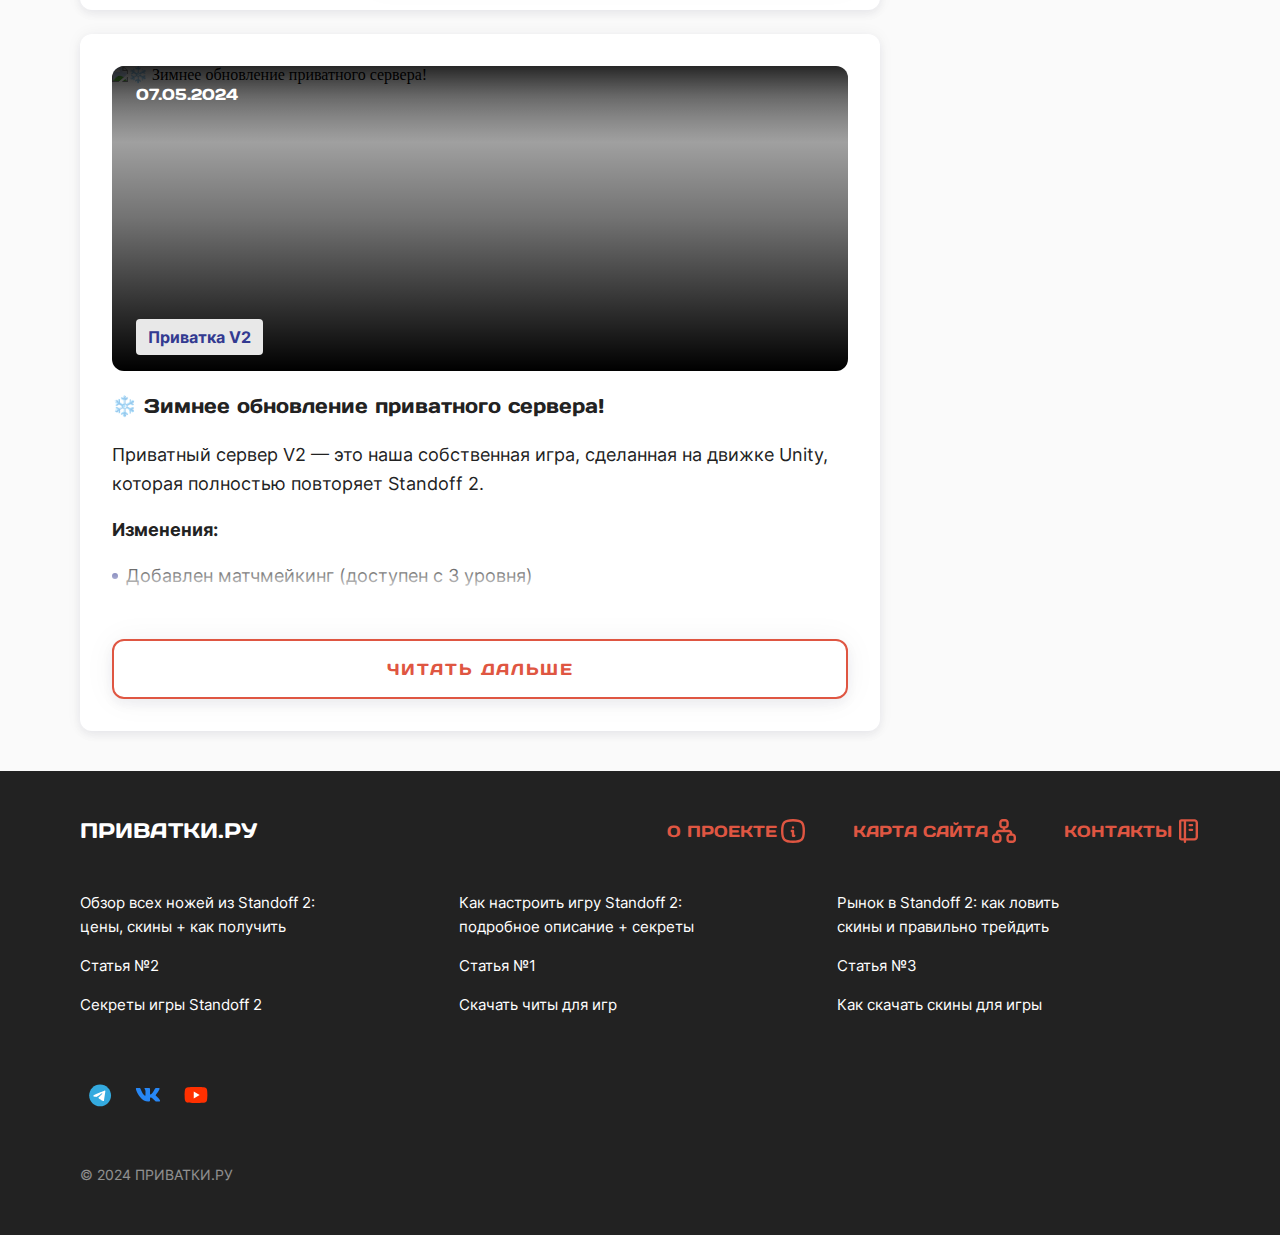
==== commit e36daf62: "fixes" ====
--- a/index.html
+++ b/index.html
@@ -36,35 +36,53 @@
         <div class="menu__dropdown-private">
           <a class="menu__dropdown-item" href="/">
             <img class="menu__dropdown-image" src="./img/v2.png" alt="v2">
-            <span>V2</span>
+            <div class="menu__dropdown-text-container">
+              <span class="menu__dropdown-headline">V2</span>
+              <span class="menu__dropdown-text">Подзаголовок для приватки</span>
+            </div>
+            <div class="private-card__badge">Лучшая приватка 2024 lorem ispum</div>
           </a>
           <a class="menu__dropdown-item" href="/">
             <img class="menu__dropdown-image" src="./img/Антон Снака.png" alt="Антон Снака">
-            <span>Антон Снака</span>
+            <div class="menu__dropdown-text-container">
+              <span class="menu__dropdown-headline">Антон Снака</span>
+            </div>
           </a>
           <a class="menu__dropdown-item" href="/">
             <img class="menu__dropdown-image" src="./img/StandFlame.png" alt="StandFlame">
-            <span>StandFlame</span>
+            <div class="menu__dropdown-text-container">
+              <span class="menu__dropdown-headline">StandFlame</span>
+            </div>
           </a>
           <a class="menu__dropdown-item" href="/">
             <img class="menu__dropdown-image" src="./img/StandLeo.png" alt="StandLeo">
-            <span>StandLeo</span>
+            <div class="menu__dropdown-text-container">
+              <span class="menu__dropdown-headline">StandLeo</span>
+            </div>
           </a>
           <a class="menu__dropdown-item" href="/">
             <img class="menu__dropdown-image" src="./img/StandFlame-2.png" alt="StandFlame">
-            <span>StandFlame</span>
+            <div class="menu__dropdown-text-container">
+              <span class="menu__dropdown-headline">StandFlame</span>
+            </div>
           </a>
           <a class="menu__dropdown-item" href="/">
             <img class="menu__dropdown-image" src="./img/RivivalRise.png" alt="RivivalRise">
-            <span>RivivalRise</span>
+            <div class="menu__dropdown-text-container">
+              <span class="menu__dropdown-headline">RivivalRise</span>
+            </div>
           </a>
           <a class="menu__dropdown-item" href="/">
             <img class="menu__dropdown-image" src="./img/CrossOff.png" alt="CrossOff">
-            <span>CrossOff</span>
+            <div class="menu__dropdown-text-container">
+              <span class="menu__dropdown-headline">CrossOff</span>
+            </div>
           </a>
           <a class="menu__dropdown-item" href="/">
             <img class="menu__dropdown-image" src="./img/Yonomiru.png" alt="Yonomiru">
-            <span>Yonomiru</span>
+            <div class="menu__dropdown-text-container">
+              <span class="menu__dropdown-headline">Yonomiru</span>
+            </div>
           </a>
         </div>
       </div>
